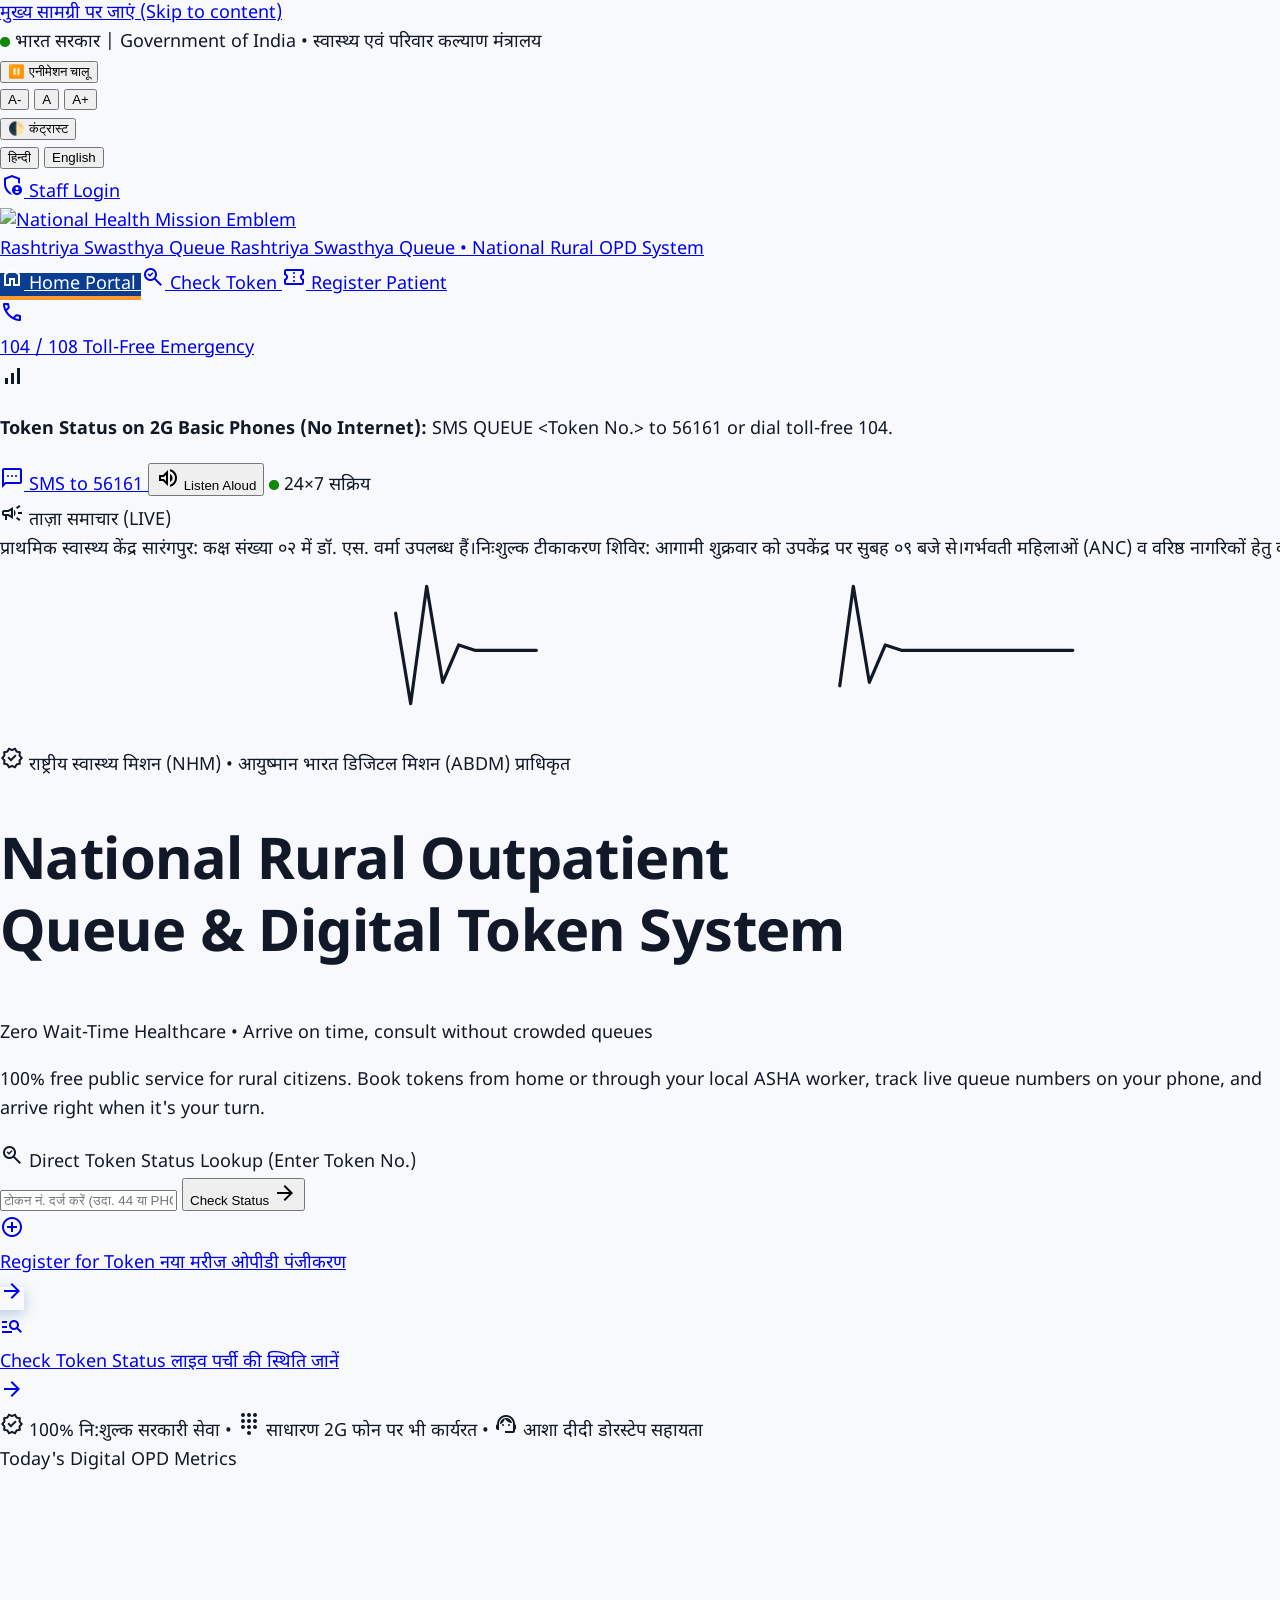
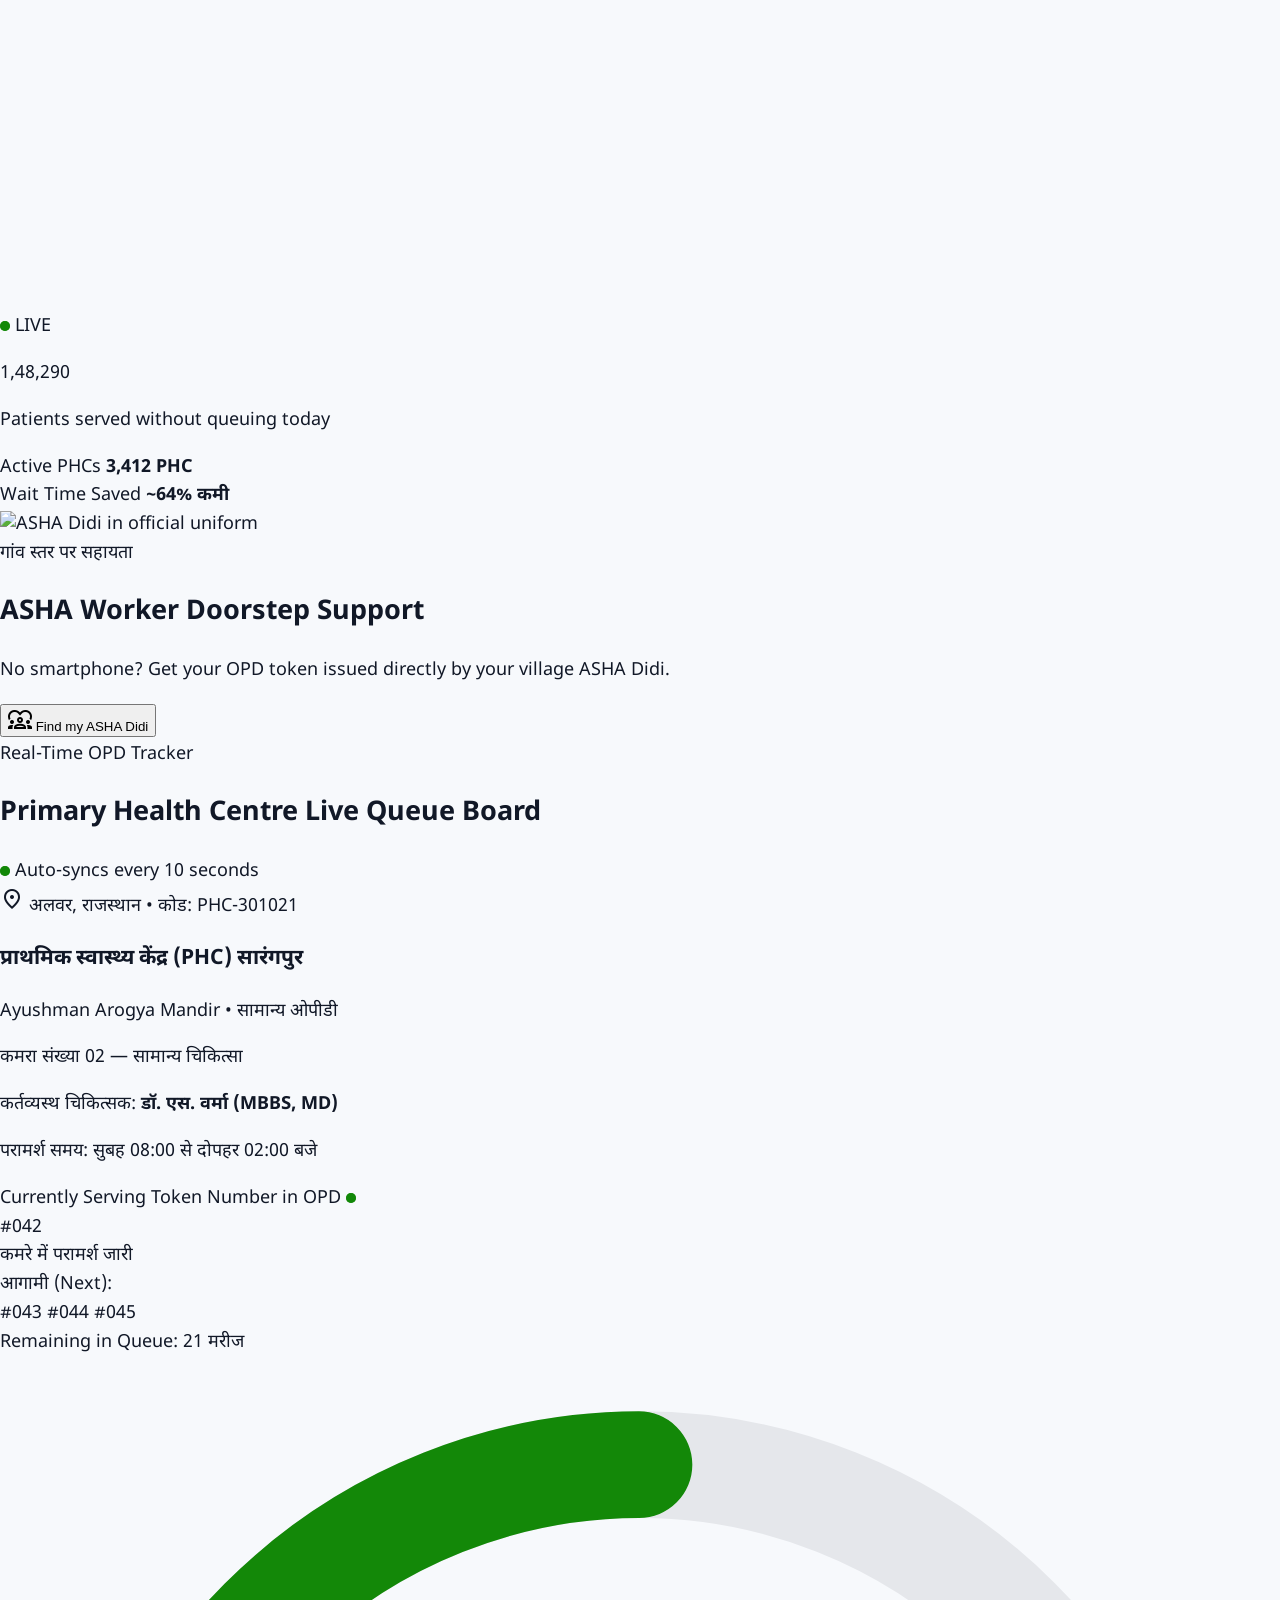
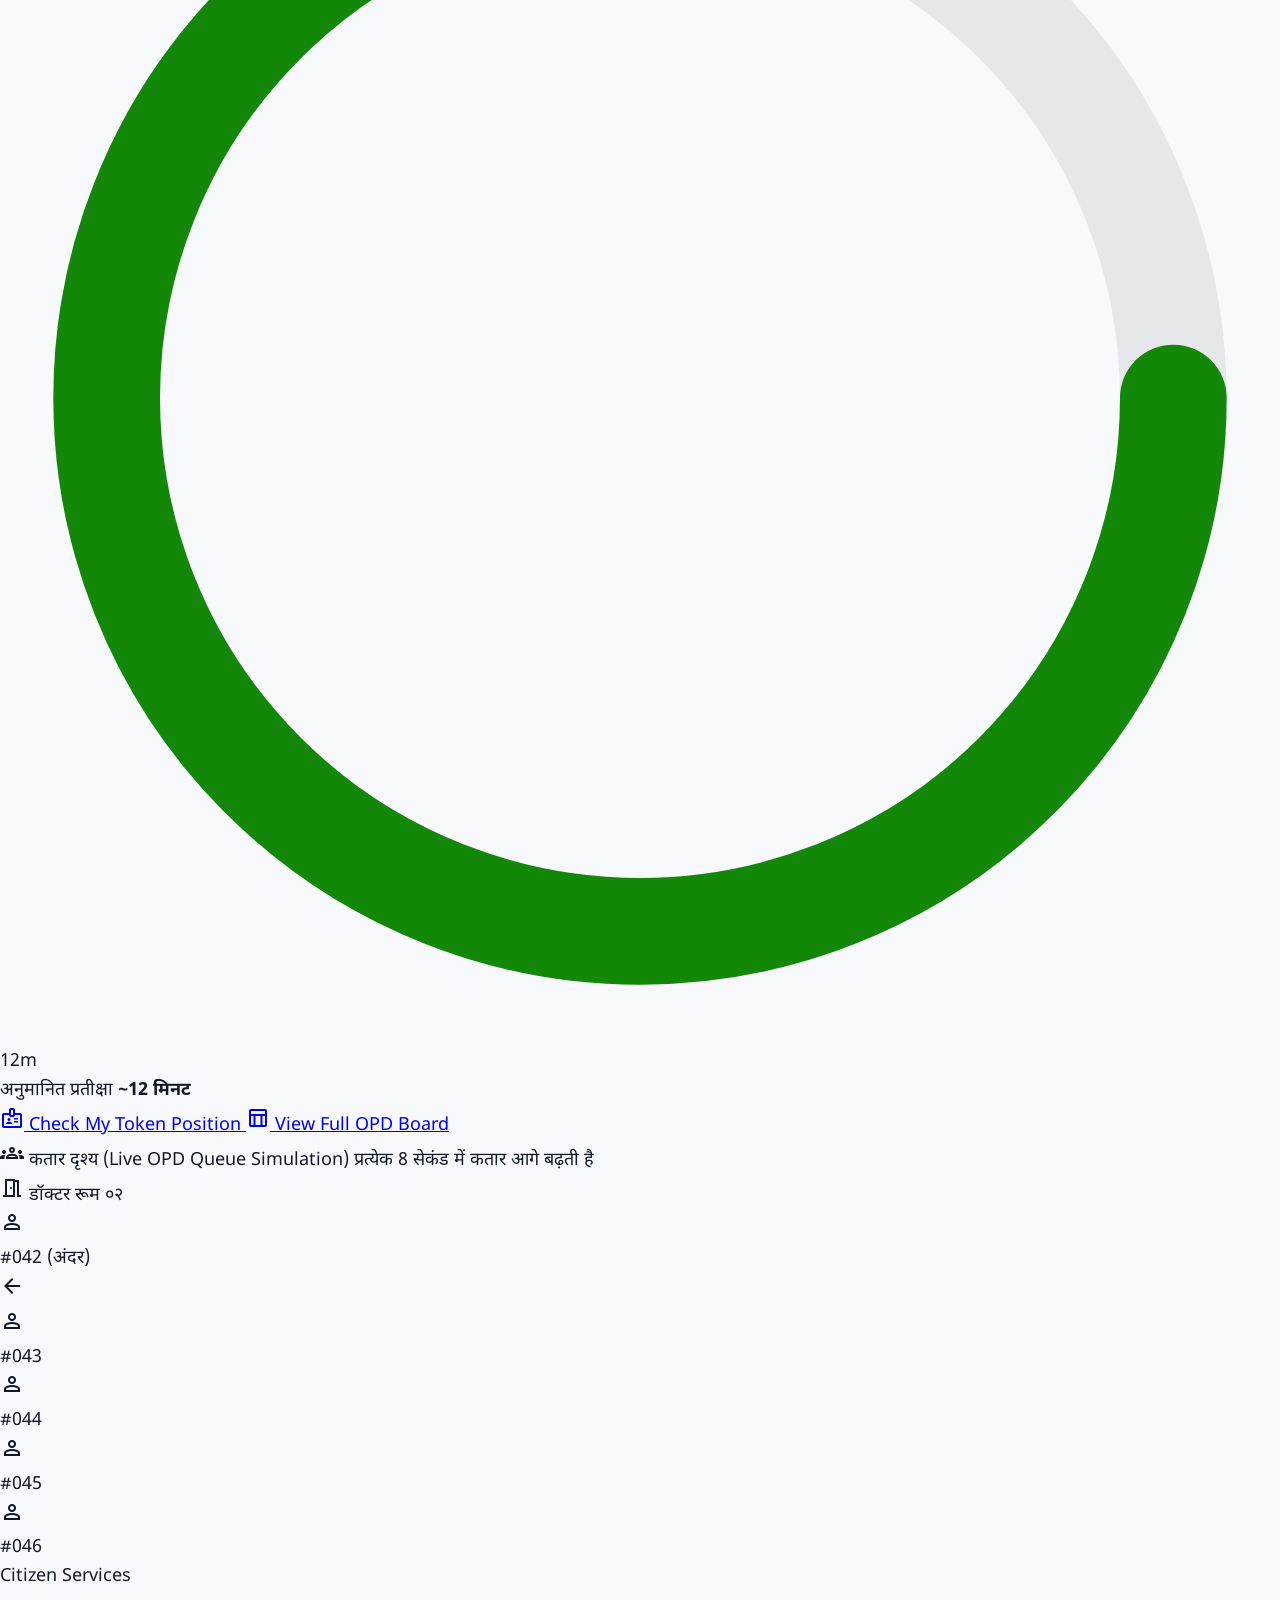
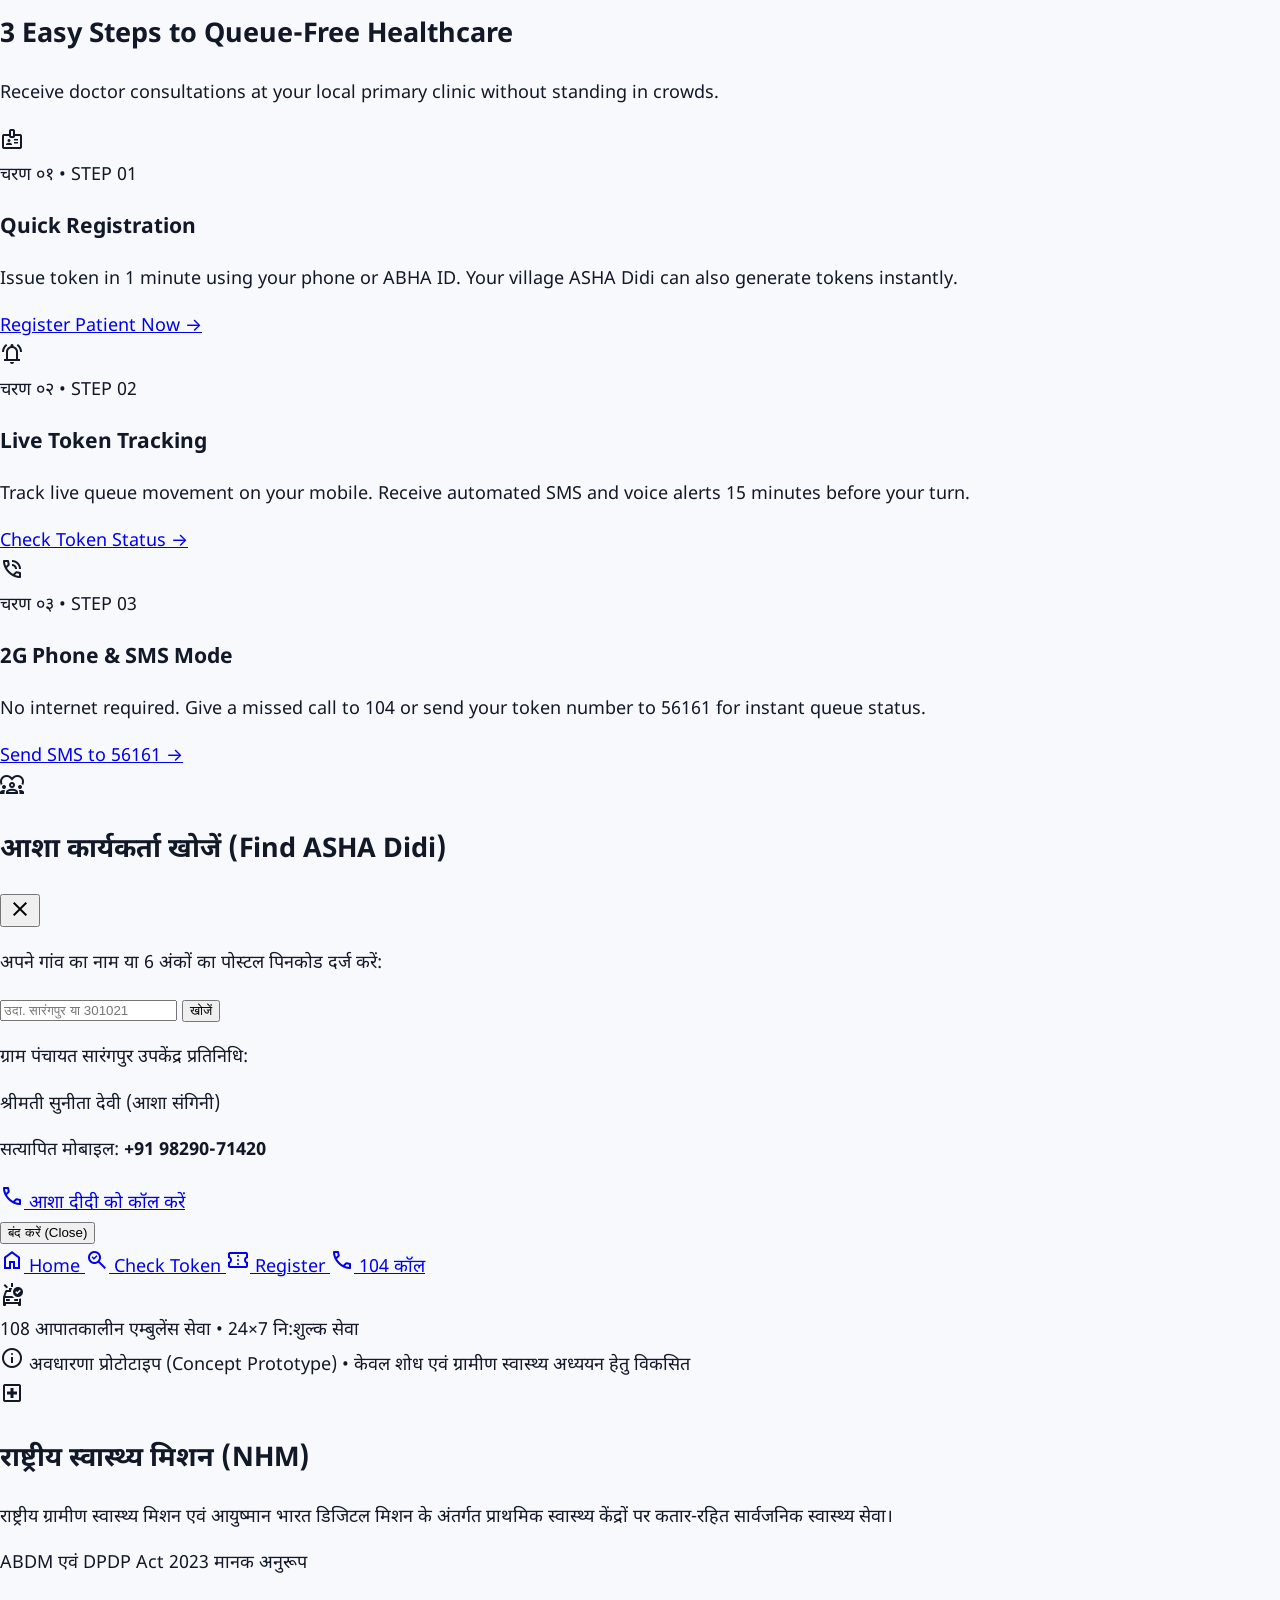
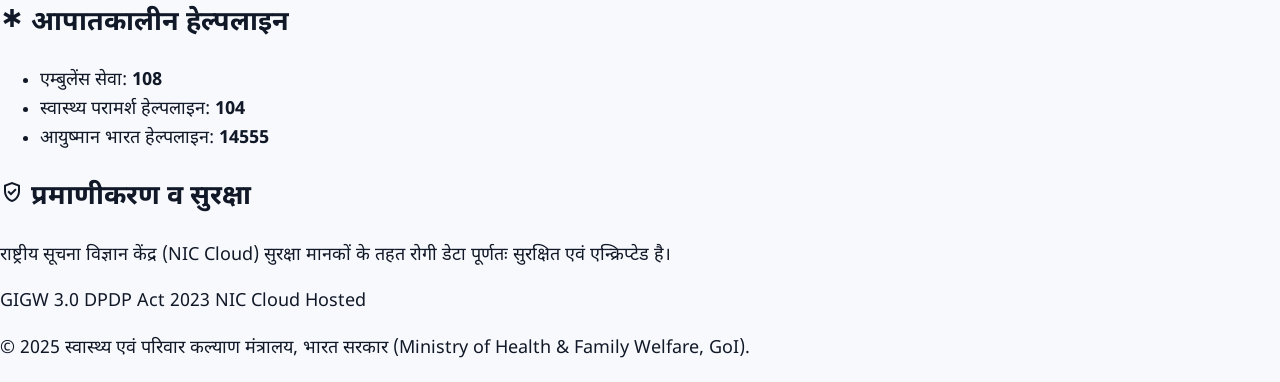
==== idea/index.html @ 525d50f3 "Set website default opening language to English with seamless bilingual switcher" ====
<!-- 
  =============================================================================
  Rashtriya Swasthya Queue (राष्ट्रीय स्वास्थ्य कतार)
  National Rural Outpatient Queue & Digital Token System
  Senior UI/UX Redesign - Built for Rural Patients, Low Literacy & Low-End Phones
  
  LIVE ANIMATIONS & MICRO-INTERACTIONS ADDED:
  1. Heartbeat (ECG) line in hero background & beside LIVE DATA badge (2.5s loop).
  2. Pulsing live dot with expanding ring animation (1.5s infinite).
  3. Now Serving ticker with flip/slide number animation every 8s + "Next: 043, 044, 045".
  4. Live counter: 1,48,290 counts up on load, then increments by 1-3 with Indian number formatting.
  5. Wait-time circular progress ring that counts down and smoothly transitions color (green -> amber -> red).
  6. Queue visual: row of patient icons sliding forward when front patient leaves.
  7. Ambulance 108 strip: tiny ambulance driving slowly across emergency bar with soft flashing beacon.
  8. Breathing CTA: gentle glow pulse on Register button that pauses on hover.
  9. News ticker marquee of live PHC updates that pauses on hover/focus.
  10. Micro-interactions: fade-up on scroll (IntersectionObserver), button ripple effect, animated toast messages.
  11. "Pause Animations" toggle in top bar + strict prefers-reduced-motion compliance.
  =============================================================================
-->
<!DOCTYPE html>
<html lang="en">
<head>
  <meta charset="utf-8">
  <meta name="viewport" content="width=device-width, initial-scale=1.0">
  <meta name="theme-color" content="#0B3D91">
  <meta name="description" content="राष्ट्रीय स्वास्थ्य कतार - ग्रामीण प्राथमिक स्वास्थ्य केंद्रों (PHC) हेतु डिजिटल ओपीडी कतार एवं पर्ची प्रणाली">
  <title>राष्ट्रीय स्वास्थ्य कतार | Rashtriya Swasthya Queue</title>

  <!-- Google Fonts: Noto Sans Devanagari & Inter for high-clarity bilingual typography -->
  <link rel="preconnect" href="https://fonts.googleapis.com">
  <link rel="preconnect" href="https://fonts.gstatic.com" crossorigin>
  <link href="https://fonts.googleapis.com/css2?family=Inter:wght@400;500;600;700;800&family=Noto+Sans+Devanagari:wght@400;500;600;700;800&display=swap" rel="stylesheet">
  <link href="https://fonts.googleapis.com/css2?family=Material+Symbols+Outlined:opsz,wght,FILL,GRAD@20..48,100..700,0..1,-50..200" rel="stylesheet">

  <!-- Tailwind CSS CDN for utility framework -->
  <script src="https://cdn.tailwindcss.com"></script>

  <style>
    /* CSS Variables Design Tokens */
    :root {
      --primary: #0B3D91;
      --primary-hover: #082d6c;
      --saffron: #FF9933;
      --success: #138808;
      --warning: #F5A623;
      --danger: #D32F2F;
      --bg: #F7F9FC;
      --surface: #FFFFFF;
      --info-strip: #FFF4E0;
      --info-text: #5A3A00;
      --text-main: #111827;
      --text-muted: #374151;
      --border: #D1D5DB;
      --root-font-size: 18px;
    }

    html {
      font-size: var(--root-font-size);
      scroll-behavior: smooth;
    }

    body {
      font-family: 'Noto Sans Devanagari', 'Inter', system-ui, -apple-system, sans-serif;
      background-color: var(--bg);
      color: var(--text-main);
      line-height: 1.6;
      margin: 0;
      padding: 0;
      -webkit-font-smoothing: antialiased;
    }

    h1, h2, h3, h4, h5, h6 {
      text-wrap: balance;
    }

    .hero-heading {
      font-size: clamp(2rem, 5vw, 3.2rem);
      line-height: 1.25;
      letter-spacing: -0.01em;
    }

    .tap-target-48 {
      min-height: 48px;
      min-width: 48px;
    }

    .nav-tab-active {
      background-color: var(--primary) !important;
      color: #FFFFFF !important;
      border-bottom: 4px solid var(--saffron) !important;
    }

    *:focus-visible {
      outline: 3px solid var(--saffron) !important;
      outline-offset: 2px !important;
    }

    .btn-press:active {
      transform: scale(0.97);
    }

    /* =========================================================================
       ANIMATIONS ENGINE (Respects prefers-reduced-motion: no-preference & Pause Toggle)
       ========================================================================= */

    @media (prefers-reduced-motion: no-preference) {
      /* 1. Heartbeat ECG Drawing Loop (2.5s) */
      .ecg-line {
        stroke-dasharray: 400;
        stroke-dashoffset: 400;
        animation: drawEcg 2.5s linear infinite;
      }
      @keyframes drawEcg {
        0% { stroke-dashoffset: 400; }
        50% { stroke-dashoffset: 0; }
        100% { stroke-dashoffset: -400; }
      }

      /* 2. Pulsing Live Dot with Expanding Ring (1.5s) */
      .live-dot-wrap {
        position: relative;
        display: inline-flex;
        align-items: center;
        justify-content: center;
      }
      .live-dot-core {
        width: 10px;
        height: 10px;
        border-radius: 9999px;
        background-color: var(--success);
      }
      .live-dot-ring {
        position: absolute;
        width: 100%;
        height: 100%;
        border-radius: 9999px;
        background-color: var(--success);
        opacity: 0.75;
        animation: pulseLiveRing 1.5s cubic-bezier(0.24, 0, 0.38, 1) infinite;
      }
      @keyframes pulseLiveRing {
        0% { transform: scale(1); opacity: 0.8; }
        70% { transform: scale(2.4); opacity: 0; }
        100% { transform: scale(2.4); opacity: 0; }
      }

      /* 7. Ambulance Driving Loop (14s) & Flashing Beacon */
      .ambulance-track {
        animation: driveAmbulance 14s linear infinite;
      }
      @keyframes driveAmbulance {
        0% { transform: translateX(-60px); }
        100% { transform: translateX(calc(100vw + 60px)); }
      }
      .beacon-flash {
        animation: beaconBlink 0.8s ease-in-out infinite alternate;
      }
      @keyframes beaconBlink {
        0% { opacity: 0.3; filter: drop-shadow(0 0 1px #FF0000); }
        100% { opacity: 1; filter: drop-shadow(0 0 6px #FF1744); }
      }

      /* 8. Breathing CTA Glow (3s, pauses on hover) */
      .cta-breathing {
        box-shadow: 0 4px 14px rgba(11, 61, 145, 0.25);
        animation: ctaBreath 3s ease-in-out infinite;
      }
      .cta-breathing:hover {
        animation: none !important;
        box-shadow: 0 8px 24px rgba(11, 61, 145, 0.35);
      }
      @keyframes ctaBreath {
        0%, 100% {
          box-shadow: 0 4px 14px rgba(11, 61, 145, 0.25), 0 0 0 0 rgba(255, 153, 51, 0.35);
        }
        50% {
          box-shadow: 0 6px 20px rgba(11, 61, 145, 0.35), 0 0 18px 4px rgba(255, 153, 51, 0.45);
        }
      }

      /* 9. News Ticker Marquee */
      .marquee-track {
        display: flex;
        width: max-content;
        animation: scrollMarquee 32s linear infinite;
      }
      .marquee-wrapper:hover .marquee-track,
      .marquee-wrapper:focus-within .marquee-track {
        animation-play-state: paused;
      }
      @keyframes scrollMarquee {
        0% { transform: translateX(0); }
        100% { transform: translateX(-50%); }
      }

      /* 10. Scroll Fade-Up Micro-Interaction */
      .reveal-item {
        opacity: 0;
        transform: translateY(24px);
        transition: opacity 0.6s cubic-bezier(0.16, 1, 0.3, 1), transform 0.6s cubic-bezier(0.16, 1, 0.3, 1);
        will-change: opacity, transform;
      }
      .reveal-item.is-revealed {
        opacity: 1;
        transform: translateY(0);
      }
    }

    /* Pause Animations Override */
    html.motion-paused *,
    html.motion-paused *::before,
    html.motion-paused *::after {
      animation-play-state: paused !important;
      transition-duration: 0.01ms !important;
    }

    /* Button Ripple Effect */
    .ripple-target {
      position: relative;
      overflow: hidden;
    }
    .ripple-ink {
      position: absolute;
      border-radius: 50%;
      background: rgba(255, 255, 255, 0.35);
      transform: scale(0);
      animation: rippleAnim 0.55s linear;
      pointer-events: none;
    }
    @keyframes rippleAnim {
      to {
        transform: scale(4);
        opacity: 0;
      }
    }

    /* Skeleton Loader Shimmer */
    .skeleton-box {
      background: linear-gradient(90deg, #E5E7EB 25%, #F3F4F6 50%, #E5E7EB 75%);
      background-size: 200% 100%;
      animation: shimmer 1.5s infinite;
    }
    @keyframes shimmer {
      0% { background-position: 200% 0; }
      100% { background-position: -200% 0; }
    }

    /* High Contrast Theme */
    html.high-contrast {
      --primary: #000000;
      --primary-hover: #1f2937;
      --saffron: #FFD700;
      --success: #00E676;
      --warning: #FFD700;
      --danger: #FF1744;
      --bg: #000000;
      --surface: #121212;
      --info-strip: #000000;
      --info-text: #FFFF00;
      --text-main: #FFFFFF;
      --text-muted: #E5E7EB;
      --border: #FFFFFF;
    }
    html.high-contrast body {
      background-color: #000000 !important;
      color: #FFFFFF !important;
    }
    html.high-contrast .bg-white,
    html.high-contrast .bg-\[\#F7F9FC\],
    html.high-contrast .bg-slate-50,
    html.high-contrast .bg-blue-50,
    html.high-contrast .bg-\[\#FFF4E0\] {
      background-color: #121212 !important;
      color: #FFFFFF !important;
      border-color: #FFFFFF !important;
    }
    html.high-contrast .text-gray-600,
    html.high-contrast .text-gray-700,
    html.high-contrast .text-\[\#5A3A00\] {
      color: #FFFF00 !important;
    }
    html.high-contrast button,
    html.high-contrast a {
      border-color: #FFFFFF !important;
    }

    @media (prefers-reduced-motion: reduce) {
      * {
        animation-duration: 0.01ms !important;
        animation-iteration-count: 1 !important;
        transition-duration: 0.01ms !important;
        scroll-behavior: auto !important;
      }
    }
  </style>
</head>

<body class="flex flex-col min-h-screen relative overflow-x-hidden">

  <!-- Accessibility Skip-to-Content Link -->
  <a href="#main-content" class="sr-only focus:not-sr-only focus:fixed focus:top-2 focus:left-2 focus:z-[100] focus:bg-[#FF9933] focus:text-[#0B3D91] focus:font-extrabold focus:px-4 focus:py-2 focus:rounded-md focus:shadow-xl focus:border-2 focus:border-[#0B3D91]">
    मुख्य सामग्री पर जाएं (Skip to content)
  </a>

  <!-- =========================================================================
       1. HEADER 3-LAYER ARCHITECTURE
       ========================================================================= -->

  <!-- LAYER A: Thin 36px Government Strip with Controls & Animation Pause Toggle -->
  <div class="w-full bg-[#EBF2FA] border-b border-gray-300 text-gray-800 text-[14px] sm:text-[15px] select-none min-h-[36px] flex flex-col justify-center">
    <!-- Top Tricolor Thin Strip -->
    <div class="w-full h-[3px] flex shrink-0">
      <div class="flex-1 bg-[#FF9933]"></div>
      <div class="flex-1 bg-[#FFFFFF]"></div>
      <div class="flex-1 bg-[#138808]"></div>
    </div>
    
    <div class="max-w-7xl mx-auto w-full px-3 sm:px-6 py-1 flex items-center justify-between flex-wrap gap-2">
      <!-- Gov Identity Left -->
      <div class="flex items-center gap-2 font-semibold">
        <span class="live-dot-wrap mr-0.5">
          <span class="live-dot-ring"></span>
          <span class="live-dot-core"></span>
        </span>
        <span class="text-[#0B3D91] font-bold">भारत सरकार</span>
        <span class="text-gray-400">|</span>
        <span class="hidden sm:inline text-gray-700">Government of India</span>
        <span class="hidden lg:inline text-gray-500 font-normal">• स्वास्थ्य एवं परिवार कल्याण मंत्रालय</span>
      </div>

      <!-- Accessibility, Motion Pause & Staff Login Right -->
      <div class="flex items-center gap-2 sm:gap-3 ml-auto">
        <!-- Live Animation Pause/Play Toggle Button (User Requirement) -->
        <button type="button" 
                id="motion-toggle-btn" 
                onclick="toggleAnimations()" 
                class="flex items-center gap-1 bg-white hover:bg-gray-100 border border-gray-300 px-2 py-0.5 rounded text-xs font-bold text-gray-800 shadow-xs transition-colors" 
                title="Pause or play live animations">
          <span id="motion-icon">⏸️</span>
          <span class="hidden sm:inline" id="motion-text">एनीमेशन चालू</span>
        </button>

        <!-- Root Font Resizer A- / A / A+ -->
        <div class="flex items-center bg-white border border-gray-300 rounded shadow-xs" role="group" aria-label="Font Size Controls">
          <button type="button" onclick="changeFontSize('small')" class="px-2 py-0.5 font-bold hover:bg-gray-100 border-r border-gray-200 text-xs" title="Decrease font size">A-</button>
          <button type="button" onclick="changeFontSize('normal')" class="px-2 py-0.5 font-bold hover:bg-gray-100 border-r border-gray-200 text-sm" title="Default font size">A</button>
          <button type="button" onclick="changeFontSize('large')" class="px-2 py-0.5 font-bold hover:bg-gray-100 text-base" title="Increase font size">A+</button>
        </div>

        <!-- High Contrast Mode Toggle -->
        <button type="button" onclick="toggleHighContrast()" id="contrast-btn" class="flex items-center gap-1 bg-white hover:bg-gray-100 border border-gray-300 px-2 py-0.5 rounded text-xs font-bold text-gray-800" title="High Contrast Mode">
          <span>🌓</span>
          <span class="hidden sm:inline">कंट्रास्ट</span>
        </button>

        <!-- Language Switcher (Default English) -->
        <div class="flex items-center bg-white border border-gray-300 rounded overflow-hidden text-xs font-bold shadow-xs">
          <button type="button" id="lang-btn-hi" onclick="setAppLanguage('hi')" class="px-2.5 py-1 text-gray-700 hover:bg-gray-100">हिन्दी</button>
          <button type="button" id="lang-btn-en" onclick="setAppLanguage('en')" class="px-2.5 py-1 bg-[#0B3D91] text-white">English</button>
        </div>

        <!-- Staff Login Link at Top Right -->
        <a href="dashboard.html" class="flex items-center gap-1 text-xs font-bold text-[#0B3D91] hover:text-[#082d6c] bg-white border border-blue-200 px-2.5 py-1 rounded shadow-xs hover:border-[#0B3D91] transition-colors" title="PHC Staff Dashboard">
          <span class="material-symbols-outlined text-[16px]">admin_panel_settings</span>
          <span data-i18n="staff_login">स्टाफ लॉगिन</span>
        </a>
      </div>
    </div>
  </div>

  <!-- LAYER B: ONE Sticky 72px Bar (Logo + Desktop Nav + Solid Red Helpline) -->
  <header class="sticky top-0 z-50 bg-white border-b-2 border-gray-200 shadow-sm h-[72px] flex items-center">
    <div class="max-w-7xl mx-auto w-full px-3 sm:px-6 flex items-center justify-between gap-4">
      
      <!-- Brand & Emblem -->
      <a href="index.html" class="flex items-center gap-2.5 sm:gap-3 group focus:outline-none">
        <img src="https://lh3.googleusercontent.com/aida/[base64]" 
             alt="National Health Mission Emblem" 
             class="h-11 sm:h-12 w-auto object-contain">
        <div class="flex flex-col">
          <span class="text-xl sm:text-2xl font-extrabold text-[#0B3D91] tracking-tight group-hover:underline leading-tight" data-i18n="portal_title">
            राष्ट्रीय स्वास्थ्य कतार
          </span>
          <span class="text-xs sm:text-sm font-semibold text-gray-600 hidden sm:block leading-none mt-0.5">
            Rashtriya Swasthya Queue • National Rural OPD System
          </span>
        </div>
      </a>

      <!-- Desktop Nav Tabs -->
      <nav class="hidden md:flex items-center gap-2" aria-label="Desktop Primary Navigation">
        <a href="index.html" class="nav-tab-active flex items-center gap-1.5 px-4 py-2.5 rounded-t-md font-bold text-base transition-colors" aria-current="page">
          <span class="material-symbols-outlined text-[20px]">home</span>
          <span data-i18n="nav_home">मुख्य पृष्ठ</span>
        </a>
        <a href="check-token.html" class="flex items-center gap-1.5 px-4 py-2.5 rounded-t-md font-bold text-base text-gray-700 hover:bg-[#E8F0FE] hover:text-[#0B3D91] transition-colors">
          <span class="material-symbols-outlined text-[20px]">search_check</span>
          <span data-i18n="nav_check">पर्ची खोजें</span>
        </a>
        <a href="register.html" class="flex items-center gap-1.5 px-4 py-2.5 rounded-t-md font-bold text-base text-gray-700 hover:bg-[#E8F0FE] hover:text-[#0B3D91] transition-colors">
          <span class="material-symbols-outlined text-[20px]">confirmation_number</span>
          <span data-i18n="nav_register">मरीज पंजीकरण</span>
        </a>
      </nav>

      <!-- Solid Red Tap-to-Call Helpline Button -->
      <a href="tel:104" class="ripple-target btn-press flex items-center gap-2 bg-[#D32F2F] hover:bg-[#b71c1c] text-white px-3.5 sm:px-4 py-2.5 rounded-lg font-bold text-base shadow-md transition-all shrink-0 border-2 border-[#D32F2F]" aria-label="Toll-free health helpline 104">
        <span class="material-symbols-outlined text-[22px] animate-pulse">call</span>
        <div class="flex flex-col text-left leading-none">
          <span class="font-extrabold text-sm sm:text-base">104 / 108</span>
          <span class="text-[11px] opacity-90 hidden sm:inline" data-i18n="helpline_label">निःशुल्क आपातकालीन</span>
        </div>
      </a>
    </div>
  </header>

  <!-- LAYER C: NON-sticky Notice Strip (With Tap to SMS & Listen Speaker) -->
  <section aria-label="Offline 2G SMS Assistance Banner" class="w-full bg-[#FFF4E0] border-b-2 border-[#F5A623] text-[#5A3A00] py-3 px-3 sm:px-6 min-h-[56px] flex items-center z-10 relative">
    <div class="max-w-7xl mx-auto w-full flex flex-wrap items-center justify-between gap-3">
      
      <!-- Notice Text & 2G Instruction -->
      <div class="flex items-center gap-2 sm:gap-3 flex-1 min-w-[280px]">
        <div class="w-8 h-8 rounded-full bg-[#F5A623]/20 flex items-center justify-center shrink-0">
          <span class="material-symbols-outlined text-[#5A3A00] text-[20px]">signal_cellular_alt</span>
        </div>
        <p class="text-sm sm:text-base font-semibold leading-snug">
          <strong class="font-bold text-[#0B3D91]" data-i18n="notice_head">साधारण बटन फोन (बिना इंटरनेट) पर पर्ची स्थिति:</strong>
          <span class="ml-1" data-i18n="notice_body">SMS भेजें <code class="bg-white px-2 py-0.5 border border-[#F5A623] rounded font-bold text-[#0B3D91]">QUEUE &lt;टोकन नं.&gt;</code> <strong>56161</strong> पर या कॉल करें <strong>104</strong>।</span>
        </p>
      </div>

      <!-- Action Chips Strip -->
      <div class="flex items-center gap-2 flex-wrap shrink-0">
        <!-- Tap to SMS Button -->
        <a href="sms:56161?body=QUEUE%20" class="btn-press ripple-target inline-flex items-center gap-1.5 bg-white border border-[#F5A623] text-[#5A3A00] px-3 py-1.5 rounded-full font-bold text-sm shadow-xs hover:bg-amber-50" aria-label="Send SMS to 56161">
          <span class="material-symbols-outlined text-[18px] text-[#0B3D91]">sms</span>
          <span data-i18n="sms_btn">SMS भेजें 56161</span>
        </a>

        <!-- Unified Page Read Aloud Speaker Button -->
        <button type="button" id="tts-audio-btn" onclick="toggleReadAloud()" class="btn-press ripple-target inline-flex items-center gap-1.5 bg-white border border-[#0B3D91] text-[#0B3D91] px-3 py-1.5 rounded-full font-bold text-sm shadow-xs hover:bg-blue-50" aria-label="Listen aloud">
          <span class="material-symbols-outlined text-[18px]" id="tts-icon">volume_up</span>
          <span id="tts-label" data-i18n="listen_btn">आवाज में सुनें</span>
        </button>

        <!-- 24x7 Active Badge with Pulsing Live Dot (Requirement 2) -->
        <span class="inline-flex items-center gap-2 px-3 py-1 rounded-full bg-emerald-100 text-[#138808] border border-emerald-300 font-bold text-xs shrink-0">
          <span class="live-dot-wrap">
            <span class="live-dot-ring"></span>
            <span class="live-dot-core"></span>
          </span>
          <span>24×7 सक्रिय</span>
        </span>
      </div>
    </div>
  </section>

  <!-- =========================================================================
       9. LIVE NEWS TICKER MARQUEE (Pauses on Hover / Focus)
       ========================================================================= -->
  <div class="w-full bg-[#082d6c] text-white border-b border-blue-900 py-2 px-3 overflow-hidden select-none marquee-wrapper" aria-label="Live Health Bulletins">
    <div class="max-w-7xl mx-auto flex items-center gap-3">
      <!-- Ticker Label -->
      <div class="flex items-center gap-1.5 bg-[#FF9933] text-black font-extrabold text-xs px-2.5 py-1 rounded-md shrink-0 shadow-sm">
        <span class="material-symbols-outlined text-[16px]">campaign</span>
        <span>ताज़ा समाचार (LIVE)</span>
      </div>

      <!-- Scrolling Marquee Track -->
      <div class="overflow-hidden whitespace-nowrap flex-1 relative">
        <div class="marquee-track text-xs sm:text-sm font-semibold flex items-center gap-8 text-blue-100">
          <span class="inline-flex items-center gap-2">
            <span class="w-2 h-2 rounded-full bg-[#FF9933]"></span>
            <span>प्राथमिक स्वास्थ्य केंद्र सारंगपुर: कक्ष संख्या ०२ में डॉ. एस. वर्मा उपलब्ध हैं।</span>
          </span>
          <span class="inline-flex items-center gap-2">
            <span class="w-2 h-2 rounded-full bg-emerald-400"></span>
            <span>निःशुल्क टीकाकरण शिविर: आगामी शुक्रवार को उपकेंद्र पर सुबह ०९ बजे से।</span>
          </span>
          <span class="inline-flex items-center gap-2">
            <span class="w-2 h-2 rounded-full bg-yellow-400"></span>
            <span>गर्भवती महिलाओं (ANC) व वरिष्ठ नागरिकों हेतु काउंटर ०१ पर विशेष प्राथमिकता व्यवस्था।</span>
          </span>
          <span class="inline-flex items-center gap-2">
            <span class="w-2 h-2 rounded-full bg-rose-400"></span>
            <span>2G फोन पर बिना इंटरनेट पर्ची जांचने हेतु 56161 पर QUEUE व टोकन नंबर भेजें।</span>
          </span>
          <!-- Duplicate for seamless continuous looping -->
          <span class="inline-flex items-center gap-2">
            <span class="w-2 h-2 rounded-full bg-[#FF9933]"></span>
            <span>प्राथमिक स्वास्थ्य केंद्र सारंगपुर: कक्ष संख्या ०२ में डॉ. एस. वर्मा उपलब्ध हैं।</span>
          </span>
          <span class="inline-flex items-center gap-2">
            <span class="w-2 h-2 rounded-full bg-emerald-400"></span>
            <span>निःशुल्क टीकाकरण शिविर: आगामी शुक्रवार को उपकेंद्र पर सुबह ०९ बजे से।</span>
          </span>
          <span class="inline-flex items-center gap-2">
            <span class="w-2 h-2 rounded-full bg-yellow-400"></span>
            <span>गर्भवती महिलाओं (ANC) व वरिष्ठ नागरिकों हेतु काउंटर ०१ पर विशेष प्राथमिकता व्यवस्था।</span>
          </span>
          <span class="inline-flex items-center gap-2">
            <span class="w-2 h-2 rounded-full bg-rose-400"></span>
            <span>2G फोन पर बिना इंटरनेट पर्ची जांचने हेतु 56161 पर QUEUE व टोकन नंबर भेजें।</span>
          </span>
        </div>
      </div>
    </div>
  </div>

  <!-- =========================================================================
       MAIN CONTENT CONTAINER
       ========================================================================= -->
  <main id="main-content" class="flex-1 w-full pb-24 md:pb-12 relative">
    
    <!-- =======================================================================
         HERO SECTION WITH 1. HEARTBEAT (ECG) BACKGROUND & 8. BREATHING CTA
         ======================================================================= -->
    <section class="w-full bg-white border-b border-gray-200 py-8 sm:py-12 px-3 sm:px-6 relative overflow-hidden">
      
      <!-- 1. Background Heartbeat (ECG) Line Decoration (Subtle 12% opacity) -->
      <div class="absolute inset-0 pointer-events-none select-none opacity-15 overflow-hidden flex items-center justify-center" aria-hidden="true">
        <svg class="w-[1200px] h-[160px] text-[#138808]" viewBox="0 0 1200 160" fill="none">
          <path class="ecg-line" 
                d="M0 80 L350 80 L370 40 L385 130 L400 20 L415 110 L430 75 L445 80 L750 80 L770 40 L785 130 L800 20 L815 110 L830 75 L845 80 L1200 80" 
                stroke="currentColor" 
                stroke-width="3" 
                stroke-linecap="round" 
                stroke-linejoin="round" />
        </svg>
      </div>

      <div class="max-w-7xl mx-auto grid grid-cols-1 lg:grid-cols-12 gap-8 items-start relative z-10">
        
        <!-- Left Column: Primary Copy & Actions (8 Cols) -->
        <div class="lg:col-span-8 flex flex-col justify-center reveal-item">
          
          <!-- Single Trust Badge -->
          <div class="inline-flex items-center gap-2 px-3 py-1 bg-blue-50 border border-blue-200 rounded-full text-[#0B3D91] font-bold text-xs sm:text-sm mb-4 w-fit">
            <span class="material-symbols-outlined text-[18px] text-[#138808]">verified</span>
            <span>राष्ट्रीय स्वास्थ्य मिशन (NHM) • आयुष्मान भारत डिजिटल मिशन (ABDM) प्राधिकृत</span>
          </div>

          <!-- Main Hero Heading -->
          <h1 class="hero-heading font-extrabold text-[#0B3D91] tracking-tight mb-3.5" data-i18n="hero_h1">
            ग्रामीण स्वास्थ्य केंद्र डिजिटल कतार एवं टोकन प्रणाली
          </h1>

          <!-- Subtitle with 12-16px clear spacing -->
          <p class="text-xl sm:text-2xl font-bold text-gray-700 mb-4" data-i18n="hero_sub">
            अस्पतालों में घंटों खड़े रहने से मुक्ति • समय पर पहुंचें, बिना कतार डॉक्टर से परामर्श पाएं
          </p>

          <p class="text-base sm:text-lg text-gray-600 max-w-2xl leading-relaxed mb-6" data-i18n="hero_desc">
            ग्रामीण व दूरदराज के मरीजों के लिए 100% नि:शुल्क सार्वजनिक सुविधा। अपने गांव की आशा दीदी से टोकन बनवाएं या मोबाइल से पंजीकरण करें। घर बैठे लाइव टोकन नंबर देखें और अपनी बारी आने पर ही केंद्र पहुंचें।
          </p>

          <!-- INLINE TOKEN CHECKER IN HERO -->
          <div class="bg-gradient-to-r from-blue-50 to-indigo-50 border-2 border-[#0B3D91] rounded-2xl p-4 sm:p-5 shadow-sm max-w-2xl mb-8">
            <label for="quick-token-input" class="block font-extrabold text-[#0B3D91] text-base sm:text-lg mb-2 flex items-center gap-2">
              <span class="material-symbols-outlined text-[24px]">search_check</span>
              <span data-i18n="inline_search_label">सीधे अपनी पर्ची संख्या खोजें (Check Token Status)</span>
            </label>
            <form onsubmit="handleQuickTokenCheck(event)" class="flex flex-col sm:flex-row gap-2.5">
              <input type="text" 
                     id="quick-token-input" 
                     placeholder="टोकन नं. दर्ज करें (उदा. 44 या PHC-44)" 
                     class="flex-1 min-h-[52px] px-4 rounded-xl border-2 border-gray-300 font-bold text-lg focus:border-[#0B3D91] focus:ring-2 focus:ring-[#FF9933] focus:outline-none bg-white text-gray-900" 
                     required>
              <button type="submit" class="ripple-target btn-press min-h-[52px] px-6 bg-[#0B3D91] hover:bg-[#082d6c] text-white font-bold text-lg rounded-xl flex items-center justify-center gap-2 shadow-md transition-all shrink-0">
                <span data-i18n="inline_search_btn">स्थिति देखें</span>
                <span class="material-symbols-outlined text-[20px]">arrow_forward</span>
              </button>
            </form>
            <div id="quick-check-alert" class="hidden mt-3 p-3 bg-white border-l-4 border-[#138808] rounded shadow-xs text-sm font-bold text-gray-800"></div>
          </div>

          <!-- PRIMARY CTAS (With 8. Breathing CTA Glow on Register Button) -->
          <div class="grid grid-cols-1 sm:grid-cols-2 gap-4 max-w-2xl">
            <!-- CTA 1: Register (Breathing subtle glow pulse, stops on hover) -->
            <a href="register.html" class="cta-breathing ripple-target btn-press min-h-[64px] px-5 bg-[#0B3D91] hover:bg-[#082d6c] text-white rounded-xl flex items-center gap-3.5 border-2 border-[#0B3D91] transition-all group">
              <div class="w-12 h-12 rounded-lg bg-white/15 flex items-center justify-center shrink-0">
                <span class="material-symbols-outlined text-[30px] text-white">add_circle</span>
              </div>
              <div class="flex flex-col text-left leading-tight py-1 flex-1">
                <span class="text-xl sm:text-[20px] font-extrabold" data-i18n="cta_register_title">नया टोकन प्राप्त करें</span>
                <span class="text-xs text-blue-100 font-medium mt-0.5" data-i18n="cta_register_sub">New Patient OPD Registration</span>
              </div>
              <span class="material-symbols-outlined text-[22px] text-white group-hover:translate-x-1 transition-transform">arrow_forward</span>
            </a>

            <!-- CTA 2: Check Token -->
            <a href="check-token.html" class="ripple-target btn-press min-h-[64px] px-5 bg-white hover:bg-blue-50 text-[#0B3D91] rounded-xl shadow-md flex items-center gap-3.5 border-2 border-[#0B3D91] transition-all group">
              <div class="w-12 h-12 rounded-lg bg-blue-100 flex items-center justify-center shrink-0">
                <span class="material-symbols-outlined text-[30px] text-[#0B3D91]">manage_search</span>
              </div>
              <div class="flex flex-col text-left leading-tight py-1 flex-1">
                <span class="text-xl sm:text-[20px] font-extrabold" data-i18n="cta_check_title">पर्ची की स्थिति देखें</span>
                <span class="text-xs text-gray-500 font-medium mt-0.5" data-i18n="cta_check_sub">Track Live Token &amp; Turn</span>
              </div>
              <span class="material-symbols-outlined text-[22px] text-[#0B3D91] group-hover:translate-x-1 transition-transform">arrow_forward</span>
            </a>
          </div>

          <!-- Feature Badges Strip -->
          <div class="flex flex-wrap items-center gap-3 text-sm font-bold text-gray-700 mt-6 pt-4 border-t border-gray-200">
            <span class="flex items-center gap-1 text-[#138808]">
              <span class="material-symbols-outlined text-[18px]">verified</span>
              <span>100% नि:शुल्क सरकारी सेवा</span>
            </span>
            <span class="text-gray-300">•</span>
            <span class="flex items-center gap-1 text-gray-700">
              <span class="material-symbols-outlined text-[18px] text-[#0B3D91]">dialpad</span>
              <span>साधारण 2G फोन पर भी कार्यरत</span>
            </span>
            <span class="text-gray-300">•</span>
            <span class="flex items-center gap-1 text-gray-700">
              <span class="material-symbols-outlined text-[18px] text-[#FF9933]">support_agent</span>
              <span>आशा दीदी डोरस्टेप सहायता</span>
            </span>
          </div>

        </div>

        <!-- Right Column: Live Stats with 4. Animated Live Counter & 1. ECG Beside Live Badge -->
        <div class="lg:col-span-4 flex flex-col gap-5 reveal-item">
          
          <!-- LIVE STATS CARD -->
          <div class="bg-white border-2 border-gray-200 rounded-2xl p-5 shadow-[0_4px_20px_-2px_rgba(11,61,145,0.08)] relative overflow-hidden">
            <div class="flex items-center justify-between pb-3 border-b border-gray-200">
              <span class="text-base font-extrabold text-gray-900" data-i18n="stats_header">आज की डिजिटल ओपीडी स्थिति</span>
              
              <!-- 1. ECG Line Beside LIVE DATA Badge (User Requirement 1) -->
              <div class="flex items-center gap-1.5">
                <svg class="w-12 h-5 text-[#138808] shrink-0" viewBox="0 0 60 20" fill="none">
                  <path class="ecg-line" 
                        d="M0 10 L15 10 L20 3 L25 17 L30 1 L35 15 L40 10 L60 10" 
                        stroke="currentColor" 
                        stroke-width="2" 
                        stroke-linecap="round" />
                </svg>
                <span class="inline-flex items-center gap-1.5 px-2.5 py-1 rounded-full bg-emerald-100 text-[#138808] border border-emerald-300 font-extrabold text-xs">
                  <span class="live-dot-wrap">
                    <span class="live-dot-ring"></span>
                    <span class="live-dot-core"></span>
                  </span>
                  <span>LIVE</span>
                </span>
              </div>
            </div>
            
            <!-- 4. LIVE COUNTER WITH INDIAN FORMATTING & CONTINUOUS INCREMENT -->
            <div class="py-4">
              <p class="text-4xl sm:text-5xl font-extrabold text-[#0B3D91] tracking-tight transition-all duration-300" id="patients-served-stat">
                1,48,290
              </p>
              <p class="text-base font-bold text-gray-900 mt-1 flex items-center gap-1.5" data-i18n="stats_sub">
                <span>आज बिना लाइन में खड़े इलाज पाए मरीज</span>
                <span class="inline-block w-2 h-2 rounded-full bg-emerald-500 animate-ping"></span>
              </p>
            </div>

            <div class="grid grid-cols-2 gap-3 pt-3 border-t border-gray-200 text-left">
              <div class="bg-[#F7F9FC] p-3 rounded-xl border border-gray-200">
                <span class="text-sm font-bold text-gray-700 block" data-i18n="stats_phc_label">सक्रिय पीएचसी</span>
                <strong class="text-xl font-extrabold text-gray-900">3,412 PHC</strong>
              </div>
              <div class="bg-[#F7F9FC] p-3 rounded-xl border border-gray-200">
                <span class="text-sm font-bold text-gray-700 block" data-i18n="stats_wait_label">समय की बचत</span>
                <strong class="text-xl font-extrabold text-[#138808]">~64% कमी</strong>
              </div>
            </div>
          </div>

          <!-- ASHA WORKER CARD -->
          <div class="bg-white border-2 border-gray-300 rounded-2xl p-5 shadow-[0_4px_20px_-2px_rgba(11,61,145,0.08)] flex flex-col gap-4">
            <div class="flex items-center gap-4">
              <img src="https://lh3.googleusercontent.com/aida-public/[base64]" 
                   alt="ASHA Didi in official uniform" 
                   class="w-24 h-24 rounded-2xl object-cover shrink-0 border-2 border-gray-300 shadow-xs">
              <div class="space-y-1">
                <span class="inline-block px-2 py-0.5 rounded bg-amber-100 text-[#5A3A00] font-extrabold text-xs">गांव स्तर पर सहायता</span>
                <h2 class="text-lg font-extrabold text-[#0B3D91] leading-tight" data-i18n="asha_card_title">आशा कार्यकर्ता डोरस्टेप सुविधा</h2>
                <p class="text-sm font-medium text-gray-700" data-i18n="asha_card_desc">स्मार्टफोन नहीं है? अपनी आशा दीदी से घर बैठे पर्ची प्राप्त करें।</p>
              </div>
            </div>

            <!-- Find ASHA Didi Button -->
            <button type="button" onclick="openAshaSearchModal()" class="ripple-target btn-press w-full min-h-[48px] bg-[#0B3D91] hover:bg-[#082d6c] text-white font-extrabold text-base rounded-xl flex items-center justify-center gap-2 shadow-xs transition-colors">
              <span class="material-symbols-outlined text-[22px]">diversity_1</span>
              <span data-i18n="asha_btn">आशा दीदी खोजें (Find my ASHA)</span>
            </button>
          </div>

        </div>

      </div>
    </section>

    <!-- =======================================================================
         LIVE CLINIC QUEUE SNAPSHOT BOARD
         Includes:
         3. Now Serving Ticker (slides/flips every 8s + Next: 043, 044, 045)
         5. Wait-Time Animated Circular Progress Ring (Countdown & Color shift)
         6. Queue Visual (Row of patient icons sliding forward)
         ======================================================================= -->
    <section class="w-full bg-[#F7F9FC] py-8 sm:py-12 px-3 sm:px-6 border-b border-gray-200" aria-label="Live Clinic Queue Tracker">
      <div class="max-w-7xl mx-auto space-y-6">
        
        <div class="flex flex-col sm:flex-row sm:items-end justify-between gap-3 reveal-item">
          <div>
            <span class="text-sm font-extrabold uppercase tracking-wider text-[#0B3D91]" data-i18n="queue_tag">रियल-टाइम ओपीडी ट्रैकर</span>
            <h2 class="text-2xl sm:text-3xl font-extrabold text-gray-900 mt-1" data-i18n="queue_heading">प्राथमिक स्वास्थ्य केंद्र लाइव कतार बोर्ड</h2>
          </div>
          <div class="flex items-center gap-2 text-sm font-bold text-gray-700 bg-white px-3.5 py-1.5 rounded-full border border-gray-200 w-fit shadow-xs">
            <span class="live-dot-wrap">
              <span class="live-dot-ring"></span>
              <span class="live-dot-core"></span>
            </span>
            <span data-i18n="queue_sync">हर 10 सेकंड में ऑटो-रिफ्रेश</span>
          </div>
        </div>

        <!-- Main Live Card Component -->
        <div class="bg-white border-2 border-gray-200 p-5 sm:p-7 rounded-2xl shadow-sm reveal-item">
          <div class="grid grid-cols-1 lg:grid-cols-12 gap-6 items-center">
            
            <!-- Facility Details Left (4 Cols) -->
            <div class="lg:col-span-4 space-y-3 border-b lg:border-b-0 lg:border-r border-gray-200 pb-5 lg:pb-0 lg:pr-6">
              <div class="inline-flex items-center gap-1.5 px-3 py-1 bg-blue-50 border border-blue-200 rounded-lg text-[#0B3D91] font-bold text-sm">
                <span class="material-symbols-outlined text-[18px]">location_on</span>
                <span>अलवर, राजस्थान • कोड: PHC-301021</span>
              </div>
              <div>
                <h3 class="text-xl sm:text-2xl font-extrabold text-gray-900 leading-snug">
                  प्राथमिक स्वास्थ्य केंद्र (PHC) सारंगपुर
                </h3>
                <p class="text-sm font-semibold text-gray-600 mt-0.5">Ayushman Arogya Mandir • सामान्य ओपीडी</p>
              </div>
              <div class="p-3 bg-[#F7F9FC] border border-gray-200 rounded-xl space-y-1 text-sm font-semibold text-gray-700">
                <p class="text-[#0B3D91] font-bold">कमरा संख्या 02 — सामान्य चिकित्सा</p>
                <p>कर्तव्यस्थ चिकित्सक: <strong>डॉ. एस. वर्मा (MBBS, MD)</strong></p>
                <p class="text-gray-500">परामर्श समय: सुबह 08:00 से दोपहर 02:00 बजे</p>
              </div>
            </div>

            <!-- 3. NOW SERVING TICKER (Center 5 Cols) with slide number animation -->
            <div class="lg:col-span-5 text-center lg:text-left space-y-3 px-0 lg:px-4">
              <div class="flex items-center justify-center lg:justify-start gap-2">
                <span class="text-sm font-extrabold uppercase tracking-wider text-gray-600 block" data-i18n="current_token_label">
                  वर्तमान में सेवारत पर्ची (Now Serving)
                </span>
                <span class="live-dot-wrap">
                  <span class="live-dot-ring"></span>
                  <span class="live-dot-core"></span>
                </span>
              </div>

              <!-- Animated Token Counter Unit -->
              <div class="flex items-baseline justify-center lg:justify-start gap-3">
                <div class="relative overflow-hidden h-[76px] flex items-center">
                  <span class="text-6xl sm:text-7xl font-extrabold text-[#0B3D91] tracking-tight inline-block transition-transform duration-500" id="live-token-counter">
                    #042
                  </span>
                </div>
                <span class="px-3 py-1.5 rounded-lg border-2 border-emerald-300 bg-emerald-50 text-[#138808] text-sm sm:text-base font-extrabold">
                  कमरे में परामर्श जारी
                </span>
              </div>

              <!-- "Next: 043, 044, 045" Queue Stream -->
              <div class="flex items-center justify-center lg:justify-start gap-2 text-sm font-bold text-gray-700 bg-blue-50/70 p-2 rounded-lg border border-blue-200/80">
                <span class="text-[#0B3D91] font-extrabold">आगामी (Next):</span>
                <div class="flex items-center gap-1.5" id="next-tokens-stream">
                  <span class="px-2 py-0.5 rounded bg-white border border-gray-300 text-gray-900 font-extrabold shadow-2xs">#043</span>
                  <span class="px-2 py-0.5 rounded bg-white border border-gray-300 text-gray-700 font-bold shadow-2xs">#044</span>
                  <span class="px-2 py-0.5 rounded bg-white border border-gray-300 text-gray-600 font-bold shadow-2xs">#045</span>
                </div>
              </div>

              <!-- Stats & Wait-Time Ring Strip -->
              <div class="grid grid-cols-2 gap-3 pt-1 text-left max-w-md mx-auto lg:mx-0">
                <!-- Remaining Count -->
                <div class="bg-[#F7F9FC] p-3 rounded-xl border border-gray-200">
                  <span class="text-xs sm:text-sm font-bold text-gray-600 block" data-i18n="token_wait_label">कतार में शेष मरीज:</span>
                  <span class="text-lg sm:text-xl font-extrabold text-[#0B3D91]" id="remaining-count">21 मरीज</span>
                </div>

                <!-- 5. ANIMATED WAIT-TIME CIRCULAR PROGRESS RING -->
                <div class="bg-[#F7F9FC] p-2.5 rounded-xl border border-gray-200 flex items-center gap-3">
                  <div class="relative w-12 h-12 shrink-0">
                    <svg class="w-12 h-12 -rotate-90" viewBox="0 0 48 48">
                      <!-- Background circle -->
                      <circle cx="24" cy="24" r="20" stroke="#E5E7EB" stroke-width="4" fill="none" />
                      <!-- Animated progress stroke -->
                      <circle id="wait-ring-circle" 
                              cx="24" cy="24" r="20" 
                              stroke="#138808" 
                              stroke-width="4" 
                              stroke-linecap="round" 
                              fill="none" 
                              stroke-dasharray="125.6" 
                              stroke-dashoffset="31.4" 
                              class="transition-all duration-700" />
                    </svg>
                    <span class="absolute inset-0 flex items-center justify-center text-[10px] font-extrabold text-gray-900" id="wait-ring-text">
                      12m
                    </span>
                  </div>
                  <div>
                    <span class="text-xs font-bold text-gray-500 block leading-tight">अनुमानित प्रतीक्षा</span>
                    <strong class="text-sm sm:text-base font-extrabold text-[#138808] leading-tight block" id="wait-status-label">~12 मिनट</strong>
                  </div>
                </div>
              </div>

            </div>

            <!-- Actions Right (3 Cols) -->
            <div class="lg:col-span-3 flex flex-col justify-center gap-3">
              <a href="check-token.html" class="ripple-target btn-press min-h-[48px] px-4 bg-[#0B3D91] hover:bg-[#082d6c] text-white font-extrabold text-base rounded-xl flex items-center justify-center gap-2 shadow-xs transition-colors">
                <span class="material-symbols-outlined text-[20px]">badge</span>
                <span data-i18n="check_my_turn_btn">मेरी पर्ची का नंबर देखें</span>
              </a>
              <a href="dashboard.html" class="ripple-target btn-press min-h-[48px] px-4 bg-white hover:bg-gray-50 text-gray-800 font-extrabold text-base rounded-xl border-2 border-gray-300 flex items-center justify-center gap-2 transition-colors">
                <span class="material-symbols-outlined text-[20px]">table_chart</span>
                <span data-i18n="view_full_board_btn">पूरा ओपीडी बोर्ड देखें</span>
              </a>
            </div>

          </div>

          <!-- 6. QUEUE VISUAL: ROW OF PERSON ICONS SLIDING FORWARD AS PATIENT LEAVES -->
          <div class="mt-6 pt-5 border-t border-gray-200">
            <div class="flex items-center justify-between mb-2">
              <span class="text-xs sm:text-sm font-extrabold text-gray-700 flex items-center gap-1.5">
                <span class="material-symbols-outlined text-[18px] text-[#0B3D91]">groups</span>
                <span>कतार दृश्य (Live OPD Queue Simulation)</span>
              </span>
              <span class="text-xs font-semibold text-gray-500">प्रत्येक 8 सेकंड में कतार आगे बढ़ती है</span>
            </div>

            <!-- Queue Line Visualization Track -->
            <div class="w-full bg-[#F7F9FC] border border-gray-200 rounded-xl p-3 overflow-hidden">
              <div class="flex items-center justify-between gap-2 overflow-x-auto" id="queue-visual-track">
                <!-- Doctor Room Destination -->
                <div class="flex items-center gap-1 bg-emerald-100 border border-emerald-300 px-3 py-1.5 rounded-lg text-[#138808] font-extrabold text-xs shrink-0">
                  <span class="material-symbols-outlined text-[18px]">meeting_room</span>
                  <span>डॉक्टर रूम ०२</span>
                </div>

                <!-- Patient Icons Line -->
                <div class="flex items-center gap-2 sm:gap-3 flex-1 justify-end" id="queue-patients-row">
                  <!-- Person 1 (Now consulting) -->
                  <div class="flex flex-col items-center queue-person transition-all duration-500" id="queue-p1">
                    <div class="w-9 h-9 rounded-full bg-emerald-600 text-white flex items-center justify-center shadow-xs">
                      <span class="material-symbols-outlined text-[20px]">person</span>
                    </div>
                    <span class="text-[10px] font-extrabold text-emerald-800 mt-0.5" id="p1-label">#042 (अंदर)</span>
                  </div>

                  <!-- Divider arrow -->
                  <span class="material-symbols-outlined text-gray-400 text-[18px] shrink-0">arrow_back</span>

                  <!-- Person 2 -->
                  <div class="flex flex-col items-center queue-person transition-all duration-500" id="queue-p2">
                    <div class="w-9 h-9 rounded-full bg-[#0B3D91] text-white flex items-center justify-center shadow-xs">
                      <span class="material-symbols-outlined text-[20px]">person</span>
                    </div>
                    <span class="text-[10px] font-extrabold text-[#0B3D91] mt-0.5" id="p2-label">#043</span>
                  </div>

                  <!-- Person 3 -->
                  <div class="flex flex-col items-center queue-person transition-all duration-500" id="queue-p3">
                    <div class="w-9 h-9 rounded-full bg-blue-100 text-[#0B3D91] border border-blue-300 flex items-center justify-center">
                      <span class="material-symbols-outlined text-[20px]">person</span>
                    </div>
                    <span class="text-[10px] font-bold text-gray-700 mt-0.5" id="p3-label">#044</span>
                  </div>

                  <!-- Person 4 -->
                  <div class="flex flex-col items-center queue-person transition-all duration-500 hidden sm:flex" id="queue-p4">
                    <div class="w-9 h-9 rounded-full bg-blue-100 text-[#0B3D91] border border-blue-300 flex items-center justify-center">
                      <span class="material-symbols-outlined text-[20px]">person</span>
                    </div>
                    <span class="text-[10px] font-bold text-gray-700 mt-0.5" id="p4-label">#045</span>
                  </div>

                  <!-- Person 5 -->
                  <div class="flex flex-col items-center queue-person transition-all duration-500 hidden sm:flex" id="queue-p5">
                    <div class="w-9 h-9 rounded-full bg-gray-100 text-gray-600 border border-gray-300 flex items-center justify-center">
                      <span class="material-symbols-outlined text-[20px]">person</span>
                    </div>
                    <span class="text-[10px] font-bold text-gray-500 mt-0.5" id="p5-label">#046</span>
                  </div>
                </div>
              </div>
            </div>
          </div>

        </div>

      </div>
    </section>

    <!-- =======================================================================
         CITIZEN STEPS SECTION (Simple 3-Step Guide)
         ======================================================================= -->
    <section class="w-full bg-white py-8 sm:py-12 px-3 sm:px-6 border-b border-gray-200" aria-label="How to use Swasthya Queue">
      <div class="max-w-7xl mx-auto space-y-8">
        
        <div class="space-y-1 reveal-item">
          <span class="text-sm font-extrabold uppercase tracking-wider text-[#0B3D91]" data-i18n="steps_tag">नागरिक सुविधाएं</span>
          <h2 class="text-2xl sm:text-3xl font-extrabold text-gray-900" data-i18n="steps_heading">कतार-मुक्त इलाज पाने के ३ आसान चरण</h2>
          <p class="text-base text-gray-600 max-w-2xl" data-i18n="steps_sub">बिना भीड़ में खड़े अपनी बारी पर डॉक्टर से मिलें और समय बचाएं।</p>
        </div>

        <div class="grid grid-cols-1 md:grid-cols-3 gap-6">
          
          <!-- Step 1 -->
          <div class="bg-[#F7F9FC] border-2 border-gray-200 p-6 rounded-2xl flex flex-col justify-between space-y-4 reveal-item">
            <div class="space-y-3">
              <div class="w-12 h-12 bg-blue-100 text-[#0B3D91] rounded-xl flex items-center justify-center">
                <span class="material-symbols-outlined text-[28px]">badge</span>
              </div>
              <span class="text-sm font-extrabold text-[#138808]">चरण ०१ • STEP 01</span>
              <h3 class="text-xl font-extrabold text-gray-900" data-i18n="step1_title">त्वरित पर्ची पंजीकरण</h3>
              <p class="text-base text-gray-600 leading-relaxed" data-i18n="step1_desc">
                मोबाइल नंबर या आभा आईडी से 1 मिनट में टोकन प्राप्त करें। यदि साधारण फोन है तो अपनी आशा दीदी से तुरंत पर्ची बनवाएं।
              </p>
            </div>
            <a href="register.html" class="inline-flex items-center gap-1.5 font-bold text-[#0B3D91] hover:underline pt-2 border-t border-gray-200">
              <span data-i18n="step1_link">मरीज पंजीकरण करें →</span>
            </a>
          </div>

          <!-- Step 2 -->
          <div class="bg-[#F7F9FC] border-2 border-gray-200 p-6 rounded-2xl flex flex-col justify-between space-y-4 reveal-item">
            <div class="space-y-3">
              <div class="w-12 h-12 bg-blue-100 text-[#0B3D91] rounded-xl flex items-center justify-center">
                <span class="material-symbols-outlined text-[28px]">notifications_active</span>
              </div>
              <span class="text-sm font-extrabold text-[#138808]">चरण ०२ • STEP 02</span>
              <h3 class="text-xl font-extrabold text-gray-900" data-i18n="step2_title">लाइव टोकन ट्रैकिंग</h3>
              <p class="text-base text-gray-600 leading-relaxed" data-i18n="step2_desc">
                मोबाइल पर कतार की गति देखें। आपकी बारी आने से 15 मिनट पूर्व आपको स्वचालित संदेश व वॉइस कॉल अलर्ट प्राप्त होगा।
              </p>
            </div>
            <a href="check-token.html" class="inline-flex items-center gap-1.5 font-bold text-[#0B3D91] hover:underline pt-2 border-t border-gray-200">
              <span data-i18n="step2_link">पर्ची स्थिति जांचें →</span>
            </a>
          </div>

          <!-- Step 3 -->
          <div class="bg-[#F7F9FC] border-2 border-gray-200 p-6 rounded-2xl flex flex-col justify-between space-y-4 reveal-item">
            <div class="space-y-3">
              <div class="w-12 h-12 bg-blue-100 text-[#0B3D91] rounded-xl flex items-center justify-center">
                <span class="material-symbols-outlined text-[28px]">phone_in_talk</span>
              </div>
              <span class="text-sm font-extrabold text-[#138808]">चरण ०३ • STEP 03</span>
              <h3 class="text-xl font-extrabold text-gray-900" data-i18n="step3_title">साधारण बटन फोन व SMS मोड</h3>
              <p class="text-base text-gray-600 leading-relaxed" data-i18n="step3_desc">
                इंटरनेट की कोई आवश्यकता नहीं। किसी भी बटन फोन से 104 पर मिस्ड कॉल दें या 56161 पर टोकन नंबर SMS भेजें।
              </p>
            </div>
            <a href="sms:56161?body=QUEUE%20" class="inline-flex items-center gap-1.5 font-bold text-[#0B3D91] hover:underline pt-2 border-t border-gray-200">
              <span data-i18n="step3_link">56161 पर SMS भेजें →</span>
            </a>
          </div>

        </div>

      </div>
    </section>

  </main>

  <!-- =========================================================================
       ASHA SEARCH MODAL
       ========================================================================= -->
  <div id="asha-modal" role="dialog" aria-modal="true" aria-labelledby="asha-modal-title" class="fixed inset-0 z-50 bg-black/60 hidden items-center justify-center p-4">
    <div class="bg-white max-w-lg w-full p-6 rounded-2xl shadow-2xl space-y-4 border-2 border-gray-300">
      
      <div class="flex items-center justify-between border-b border-gray-200 pb-3">
        <div class="flex items-center gap-2 text-[#0B3D91]">
          <span class="material-symbols-outlined text-[26px]">diversity_1</span>
          <h2 id="asha-modal-title" class="text-xl font-extrabold">आशा कार्यकर्ता खोजें (Find ASHA Didi)</h2>
        </div>
        <button type="button" onclick="closeAshaSearchModal()" class="w-10 h-10 rounded-full hover:bg-gray-100 flex items-center justify-center text-gray-600" aria-label="Close modal">
          <span class="material-symbols-outlined text-[24px]">close</span>
        </button>
      </div>

      <p class="text-base text-gray-600">
        अपने गांव का नाम या 6 अंकों का पोस्टल पिनकोड दर्ज करें:
      </p>

      <form onsubmit="searchAshaWorker(event)" class="space-y-3">
        <div class="flex gap-2">
          <input type="text" id="asha-search-input" placeholder="उदा. सारंगपुर या 301021" class="flex-1 min-h-[48px] px-4 rounded-xl border-2 border-gray-300 font-bold text-base focus:border-[#0B3D91] focus:outline-none" required>
          <button type="submit" class="ripple-target btn-press px-5 min-h-[48px] bg-[#0B3D91] hover:bg-[#082d6c] text-white font-extrabold rounded-xl text-base">
            खोजें
          </button>
        </div>
      </form>

      <!-- Results Display -->
      <div id="asha-search-results" class="p-4 bg-[#F7F9FC] border border-gray-200 rounded-xl space-y-2">
        <p class="text-sm font-extrabold text-[#0B3D91]">ग्राम पंचायत सारंगपुर उपकेंद्र प्रतिनिधि:</p>
        <p class="text-base font-bold text-gray-900">श्रीमती सुनीता देवी (आशा संगिनी)</p>
        <p class="text-sm font-semibold text-gray-700">सत्यापित मोबाइल: <strong>+91 98290-71420</strong></p>
        <div class="pt-2">
          <a href="tel:9829071420" class="ripple-target inline-flex items-center gap-1.5 px-3 py-1.5 rounded-lg bg-[#0B3D91] text-white font-bold text-xs">
            <span class="material-symbols-outlined text-[16px]">call</span>
            आशा दीदी को कॉल करें
          </a>
        </div>
      </div>

      <div class="pt-2 flex justify-end">
        <button type="button" onclick="closeAshaSearchModal()" class="ripple-target btn-press min-h-[44px] px-5 bg-gray-200 hover:bg-gray-300 text-gray-800 font-extrabold rounded-xl text-sm">
          बंद करें (Close)
        </button>
      </div>

    </div>
  </div>

  <!-- =========================================================================
       10. ANIMATED TOAST MESSAGE NOTIFICATION CONTAINER
       ========================================================================= -->
  <div id="toast-container" class="fixed bottom-20 md:bottom-6 right-4 z-50 pointer-events-none flex flex-col gap-2"></div>

  <!-- =========================================================================
       MOBILE FIXED BOTTOM NAVIGATION BAR (< 768px)
       ========================================================================= -->
  <nav class="md:hidden fixed bottom-0 left-0 right-0 z-50 bg-white border-t-2 border-gray-200 shadow-[0_-4px_16px_rgba(0,0,0,0.08)] flex items-center justify-around py-1.5 px-2 select-none" aria-label="Mobile Navigation Bar">
    
    <!-- Tab 1: Home -->
    <a href="index.html" class="flex flex-col items-center justify-center tap-target-48 px-2 py-1 rounded-lg text-[#0B3D91] font-extrabold" aria-current="page">
      <span class="material-symbols-outlined text-[24px]">home</span>
      <span class="text-[12px] leading-tight mt-0.5" data-i18n="mob_nav_home">होम</span>
    </a>

    <!-- Tab 2: Check Token -->
    <a href="check-token.html" class="flex flex-col items-center justify-center tap-target-48 px-2 py-1 rounded-lg text-gray-700 hover:text-[#0B3D91] font-bold">
      <span class="material-symbols-outlined text-[24px]">search_check</span>
      <span class="text-[12px] leading-tight mt-0.5" data-i18n="mob_nav_check">पर्ची खोजें</span>
    </a>

    <!-- Tab 3: Register -->
    <a href="register.html" class="flex flex-col items-center justify-center tap-target-48 px-2 py-1 rounded-lg text-gray-700 hover:text-[#0B3D91] font-bold">
      <span class="material-symbols-outlined text-[24px]">confirmation_number</span>
      <span class="text-[12px] leading-tight mt-0.5" data-i18n="mob_nav_register">पंजीकरण</span>
    </a>

    <!-- Tab 4: Helpline 104 -->
    <a href="tel:104" class="flex flex-col items-center justify-center tap-target-48 px-2 py-1 rounded-lg text-[#D32F2F] font-bold" aria-label="Call emergency 104">
      <span class="material-symbols-outlined text-[24px]">call</span>
      <span class="text-[12px] leading-tight mt-0.5">104 कॉल</span>
    </a>

  </nav>

  <!-- =========================================================================
       7. AMBULANCE 108 TRACK STRIP & FOOTER
       ========================================================================= -->
  <!-- 7. Moving Ambulance Animation Strip Above Footer -->
  <div class="w-full bg-[#D32F2F] text-white py-2 relative overflow-hidden select-none" aria-label="Emergency Ambulance Ticker">
    <div class="ambulance-track flex items-center gap-2 font-bold text-xs sm:text-sm">
      <div class="relative flex items-center">
        <!-- Flashing Beacon Light -->
        <span class="w-2.5 h-2.5 rounded-full bg-yellow-300 beacon-flash absolute -top-1.5 left-2.5"></span>
        <span class="material-symbols-outlined text-[24px]">ambulance</span>
      </div>
      <span>108 आपातकालीन एम्बुलेंस सेवा • 24×7 नि:शुल्क सेवा</span>
    </div>
  </div>

  <footer class="w-full bg-[#0B3D91] text-white border-t-4 border-[#FF9933] mt-auto">
    
    <!-- Concept Prototype Trust Disclaimer Banner -->
    <div class="w-full bg-[#082d6c] text-center py-2 px-3 border-b border-blue-900 text-xs sm:text-sm font-semibold">
      <div class="max-w-7xl mx-auto flex items-center justify-center gap-2 text-blue-200">
        <span class="material-symbols-outlined text-[18px] text-[#FF9933]">info</span>
        <span>अवधारणा प्रोटोटाइप (Concept Prototype) • केवल शोध एवं ग्रामीण स्वास्थ्य अध्ययन हेतु विकसित</span>
      </div>
    </div>

    <div class="max-w-7xl mx-auto px-4 sm:px-6 py-8 sm:py-10 grid grid-cols-1 md:grid-cols-3 gap-8">
      
      <!-- Col 1: System Info -->
      <div class="space-y-3">
        <div class="flex items-center gap-2">
          <span class="material-symbols-outlined text-[#FF9933] text-[28px]">local_hospital</span>
          <h2 class="text-xl font-extrabold text-white">राष्ट्रीय स्वास्थ्य मिशन (NHM)</h2>
        </div>
        <p class="text-sm text-blue-100 leading-relaxed">
          राष्ट्रीय ग्रामीण स्वास्थ्य मिशन एवं आयुष्मान भारत डिजिटल मिशन के अंतर्गत प्राथमिक स्वास्थ्य केंद्रों पर कतार-रहित सार्वजनिक स्वास्थ्य सेवा।
        </p>
        <div class="pt-1">
          <span class="inline-block px-3 py-1 rounded-md bg-[#138808] text-white font-bold text-xs">
            ABDM एवं DPDP Act 2023 मानक अनुरूप
          </span>
        </div>
      </div>

      <!-- Col 2: Emergency Helplines -->
      <div class="space-y-3">
        <h2 class="text-xl font-extrabold text-white flex items-center gap-2">
          <span class="material-symbols-outlined text-red-400">emergency</span>
          <span>आपातकालीन हेल्पलाइन</span>
        </h2>
        <ul class="space-y-2 text-sm text-blue-100">
          <li class="flex items-center justify-between border-b border-blue-800/80 pb-1.5">
            <span>एम्बुलेंस सेवा:</span>
            <strong class="text-lg text-white font-extrabold">108</strong>
          </li>
          <li class="flex items-center justify-between border-b border-blue-800/80 pb-1.5">
            <span>स्वास्थ्य परामर्श हेल्पलाइन:</span>
            <strong class="text-lg text-white font-extrabold">104</strong>
          </li>
          <li class="flex items-center justify-between pb-1">
            <span>आयुष्मान भारत हेल्पलाइन:</span>
            <strong class="text-lg text-white font-extrabold">14555</strong>
          </li>
        </ul>
      </div>

      <!-- Col 3: Accessibility & Certifications -->
      <div class="space-y-3">
        <h2 class="text-xl font-extrabold text-white flex items-center gap-2">
          <span class="material-symbols-outlined text-[#FF9933]">verified_user</span>
          <span>प्रमाणीकरण व सुरक्षा</span>
        </h2>
        <p class="text-sm text-blue-100 leading-relaxed">
          राष्ट्रीय सूचना विज्ञान केंद्र (NIC Cloud) सुरक्षा मानकों के तहत रोगी डेटा पूर्णतः सुरक्षित एवं एन्क्रिप्टेड है।
        </p>
        <div class="flex flex-wrap gap-2 pt-1 text-xs font-bold text-blue-100">
          <span class="px-2.5 py-1 bg-blue-900 rounded border border-blue-700">GIGW 3.0</span>
          <span class="px-2.5 py-1 bg-blue-900 rounded border border-blue-700">DPDP Act 2023</span>
          <span class="px-2.5 py-1 bg-blue-900 rounded border border-blue-700">NIC Cloud Hosted</span>
        </div>
      </div>

    </div>

    <!-- Bottom Copyright -->
    <div class="border-t border-blue-900/80 py-4 px-4 text-center text-xs text-blue-200">
      <p>© 2025 स्वास्थ्य एवं परिवार कल्याण मंत्रालय, भारत सरकार (Ministry of Health &amp; Family Welfare, GoI).</p>
    </div>

  </footer>

  <!-- =========================================================================
       CLIENT LOGIC, ANIMATIONS CONTROLLER & ACCESSIBILITY SCRIPTS
       ========================================================================= -->
  <script>
    // -------------------------------------------------------------------------
    // 1. Language Dictionary & Switcher
    // -------------------------------------------------------------------------
    const translations = {
      hi: {
        staff_login: "स्टाफ लॉगिन",
        portal_title: "राष्ट्रीय स्वास्थ्य कतार",
        nav_home: "मुख्य पृष्ठ",
        nav_check: "पर्ची खोजें",
        nav_register: "मरीज पंजीकरण",
        helpline_label: "निःशुल्क आपातकालीन",
        notice_head: "साधारण बटन फोन (बिना इंटरनेट) पर पर्ची स्थिति:",
        notice_body: "SMS भेजें QUEUE <टोकन नं.> 56161 पर या कॉल करें 104।",
        sms_btn: "SMS भेजें 56161",
        listen_btn: "आवाज में सुनें",
        hero_h1: "ग्रामीण स्वास्थ्य केंद्र डिजिटल कतार एवं टोकन प्रणाली",
        hero_sub: "अस्पतालों में घंटों खड़े रहने से मुक्ति • समय पर पहुंचें, बिना कतार डॉक्टर से परामर्श पाएं",
        hero_desc: "ग्रामीण व दूरदराज के मरीजों के लिए 100% नि:शुल्क सार्वजनिक सुविधा। अपने गांव की आशा दीदी से टोकन बनवाएं या मोबाइल से पंजीकरण करें। घर बैठे लाइव टोकन नंबर देखें और अपनी बारी आने पर ही केंद्र पहुंचें।",
        inline_search_label: "सीधे अपनी पर्ची संख्या खोजें (Check Token Status)",
        inline_search_btn: "स्थिति देखें",
        cta_register_title: "नया टोकन प्राप्त करें",
        cta_register_sub: "New Patient OPD Registration",
        cta_check_title: "पर्ची की स्थिति देखें",
        cta_check_sub: "Track Live Token & Turn",
        stats_header: "आज की डिजिटल ओपीडी स्थिति",
        stats_sub: "आज बिना लाइन में खड़े इलाज पाए मरीज",
        stats_phc_label: "सक्रिय पीएचसी",
        stats_wait_label: "समय की बचत",
        asha_card_title: "आशा कार्यकर्ता डोरस्टेप सुविधा",
        asha_card_desc: "स्मार्टफोन नहीं है? अपनी आशा दीदी से घर बैठे पर्ची प्राप्त करें।",
        asha_btn: "आशा दीदी खोजें (Find my ASHA)",
        queue_tag: "रियल-टाइम ओपीडी ट्रैकर",
        queue_heading: "प्राथमिक स्वास्थ्य केंद्र लाइव कतार बोर्ड",
        queue_sync: "हर 10 सेकंड में ऑटो-रिफ्रेश",
        current_token_label: "वर्तमान में सेवारत पर्ची (Now Serving)",
        token_wait_label: "कतार में शेष मरीज:",
        check_my_turn_btn: "मेरी पर्ची का नंबर देखें",
        view_full_board_btn: "पूरा ओपीडी बोर्ड देखें",
        steps_tag: "नागरिक सुविधाएं",
        steps_heading: "कतार-मुक्त इलाज पाने के ३ आसान चरण",
        steps_sub: "बिना भीड़ में खड़े अपनी बारी पर डॉक्टर से मिलें और समय बचाएं।",
        step1_title: "त्वरित पर्ची पंजीकरण",
        step1_desc: "मोबाइल नंबर या आभा आईडी से 1 मिनट में टोकन प्राप्त करें। यदि साधारण फोन है तो अपनी आशा दीदी से तुरंत पर्ची बनवाएं।",
        step1_link: "मरीज पंजीकरण करें →",
        step2_title: "लाइव टोकन ट्रैकिंग",
        step2_desc: "मोबाइल पर कतार की गति देखें। आपकी बारी आने से 15 मिनट पूर्व आपको स्वचालित संदेश व वॉइस कॉल अलर्ट प्राप्त होगा।",
        step2_link: "पर्ची स्थिति जांचें →",
        step3_title: "साधारण बटन फोन व SMS मोड",
        step3_desc: "इंटरनेट की कोई आवश्यकता नहीं। किसी भी बटन फोन से 104 पर मिस्ड कॉल दें या 56161 पर टोकन नंबर SMS भेजें।",
        step3_link: "56161 पर SMS भेजें →",
        mob_nav_home: "होम",
        mob_nav_check: "पर्ची खोजें",
        mob_nav_register: "पंजीकरण"
      },
      en: {
        staff_login: "Staff Login",
        portal_title: "Rashtriya Swasthya Queue",
        nav_home: "Home Portal",
        nav_check: "Check Token",
        nav_register: "Register Patient",
        helpline_label: "Toll-Free Emergency",
        notice_head: "Token Status on 2G Basic Phones (No Internet):",
        notice_body: "SMS QUEUE <Token No.> to 56161 or dial toll-free 104.",
        sms_btn: "SMS to 56161",
        listen_btn: "Listen Aloud",
        hero_h1: "National Rural Outpatient Queue & Digital Token System",
        hero_sub: "Zero Wait-Time Healthcare • Arrive on time, consult without crowded queues",
        hero_desc: "100% free public service for rural citizens. Book tokens from home or through your local ASHA worker, track live queue numbers on your phone, and arrive right when it's your turn.",
        inline_search_label: "Direct Token Status Lookup (Enter Token No.)",
        inline_search_btn: "Check Status",
        cta_register_title: "Register for Token",
        cta_register_sub: "नया मरीज ओपीडी पंजीकरण",
        cta_check_title: "Check Token Status",
        cta_check_sub: "लाइव पर्ची की स्थिति जानें",
        stats_header: "Today's Digital OPD Metrics",
        stats_sub: "Patients served without queuing today",
        stats_phc_label: "Active PHCs",
        stats_wait_label: "Wait Time Saved",
        asha_card_title: "ASHA Worker Doorstep Support",
        asha_card_desc: "No smartphone? Get your OPD token issued directly by your village ASHA Didi.",
        asha_btn: "Find my ASHA Didi",
        queue_tag: "Real-Time OPD Tracker",
        queue_heading: "Primary Health Centre Live Queue Board",
        queue_sync: "Auto-syncs every 10 seconds",
        current_token_label: "Currently Serving Token Number in OPD",
        token_wait_label: "Remaining in Queue:",
        check_my_turn_btn: "Check My Token Position",
        view_full_board_btn: "View Full OPD Board",
        steps_tag: "Citizen Services",
        steps_heading: "3 Easy Steps to Queue-Free Healthcare",
        steps_sub: "Receive doctor consultations at your local primary clinic without standing in crowds.",
        step1_title: "Quick Registration",
        step1_desc: "Issue token in 1 minute using your phone or ABHA ID. Your village ASHA Didi can also generate tokens instantly.",
        step1_link: "Register Patient Now →",
        step2_title: "Live Token Tracking",
        step2_desc: "Track live queue movement on your mobile. Receive automated SMS and voice alerts 15 minutes before your turn.",
        step2_link: "Check Token Status →",
        step3_title: "2G Phone & SMS Mode",
        step3_desc: "No internet required. Give a missed call to 104 or send your token number to 56161 for instant queue status.",
        step3_link: "Send SMS to 56161 →",
        mob_nav_home: "Home",
        mob_nav_check: "Check Token",
        mob_nav_register: "Register"
      }
    };

    let currentLang = 'en';

    function setAppLanguage(lang) {
      currentLang = lang;
      localStorage.setItem('swasthya_lang', lang);
      document.documentElement.lang = lang;

      const btnHi = document.getElementById('lang-btn-hi');
      const btnEn = document.getElementById('lang-btn-en');
      if (btnHi && btnEn) {
        if (lang === 'hi') {
          btnHi.className = "px-2.5 py-1 bg-[#0B3D91] text-white";
          btnEn.className = "px-2.5 py-1 text-gray-700 hover:bg-gray-100";
        } else {
          btnEn.className = "px-2.5 py-1 bg-[#0B3D91] text-white";
          btnHi.className = "px-2.5 py-1 text-gray-700 hover:bg-gray-100";
        }
      }

      const dict = translations[lang] || translations.en;
      document.querySelectorAll('[data-i18n]').forEach(el => {
        const key = el.getAttribute('data-i18n');
        if (dict[key]) el.textContent = dict[key];
      });
    }

    // -------------------------------------------------------------------------
    // LIVE ANIMATION TOGGLE CONTROLLER
    // -------------------------------------------------------------------------
    let isAnimationsPaused = false;
    function toggleAnimations() {
      isAnimationsPaused = !isAnimationsPaused;
      document.documentElement.classList.toggle('motion-paused', isAnimationsPaused);
      localStorage.setItem('swasthya_motion_paused', isAnimationsPaused ? 'true' : 'false');

      const btn = document.getElementById('motion-toggle-btn');
      const icon = document.getElementById('motion-icon');
      const text = document.getElementById('motion-text');

      if (isAnimationsPaused) {
        if (icon) icon.textContent = "▶️";
        if (text) text.textContent = "एनीमेशन रोक दी गई";
        showToast("लाइव एनीमेशन रोक दी गई है (Animations paused)");
      } else {
        if (icon) icon.textContent = "⏸️";
        if (text) text.textContent = "एनीमेशन चालू";
        showToast("लाइव एनीमेशन चालू है (Animations active)");
      }
    }

    // -------------------------------------------------------------------------
    // 4. LIVE OPD COUNTER (Count up on load, then +1 to +3 dynamically)
    // -------------------------------------------------------------------------
    let currentPatients = 148290;
    const indianFormatter = new Intl.NumberFormat('en-IN');

    function animateValue(element, start, end, duration) {
      if (!element) return;
      let startTimestamp = null;
      const step = (timestamp) => {
        if (!startTimestamp) startTimestamp = timestamp;
        const progress = Math.min((timestamp - startTimestamp) / duration, 1);
        const val = Math.floor(progress * (end - start) + start);
        element.textContent = indianFormatter.format(val);
        if (progress < 1) {
          window.requestAnimationFrame(step);
        } else {
          element.textContent = indianFormatter.format(end);
        }
      };
      window.requestAnimationFrame(step);
    }

    function initCounter() {
      const el = document.getElementById('patients-served-stat');
      if (el) {
        animateValue(el, 147800, currentPatients, 1400);
      }
      // Increment every 5-7 seconds
      setInterval(() => {
        if (isAnimationsPaused) return;
        const add = Math.floor(Math.random() * 3) + 1;
        currentPatients += add;
        if (el) {
          el.textContent = indianFormatter.format(currentPatients);
          el.classList.add('text-emerald-700', 'scale-[1.02]');
          setTimeout(() => el.classList.remove('text-emerald-700', 'scale-[1.02]'), 400);
        }
      }, 5500);
    }

    // -------------------------------------------------------------------------
    // 3. NOW SERVING TICKER & 6. QUEUE VISUAL STREAM
    // -------------------------------------------------------------------------
    let currentServing = 42;
    let remainingInQueue = 21;
    let waitMinutes = 12;

    function advanceQueue() {
      if (isAnimationsPaused) return;
      currentServing++;
      if (remainingInQueue > 1) remainingInQueue--;

      const tokenEl = document.getElementById('live-token-counter');
      const remEl = document.getElementById('remaining-count');
      const nextStream = document.getElementById('next-tokens-stream');

      if (tokenEl) {
        // Slide / Flip Transition
        tokenEl.style.transform = 'translateY(-100%)';
        tokenEl.style.opacity = '0';
        setTimeout(() => {
          tokenEl.textContent = '#' + String(currentServing).padStart(3, '0');
          tokenEl.style.transform = 'translateY(100%)';
          setTimeout(() => {
            tokenEl.style.transform = 'translateY(0)';
            tokenEl.style.opacity = '1';
          }, 50);
        }, 250);
      }

      if (remEl) {
        remEl.textContent = `${remainingInQueue} ${currentLang === 'hi' ? 'मरीज' : 'Patients'}`;
      }

      if (nextStream) {
        const n1 = String(currentServing + 1).padStart(3, '0');
        const n2 = String(currentServing + 2).padStart(3, '0');
        const n3 = String(currentServing + 3).padStart(3, '0');
        nextStream.innerHTML = `
          <span class="px-2 py-0.5 rounded bg-white border border-gray-300 text-gray-900 font-extrabold shadow-2xs">#${n1}</span>
          <span class="px-2 py-0.5 rounded bg-white border border-gray-300 text-gray-700 font-bold shadow-2xs">#${n2}</span>
          <span class="px-2 py-0.5 rounded bg-white border border-gray-300 text-gray-600 font-bold shadow-2xs">#${n3}</span>
        `;
      }

      // Update 6. Queue Person Visual
      const p1Label = document.getElementById('p1-label');
      const p2Label = document.getElementById('p2-label');
      const p3Label = document.getElementById('p3-label');
      const p4Label = document.getElementById('p4-label');
      const p5Label = document.getElementById('p5-label');
      if (p1Label) p1Label.textContent = `#${String(currentServing).padStart(3, '0')} (अंदर)`;
      if (p2Label) p2Label.textContent = `#${String(currentServing + 1).padStart(3, '0')}`;
      if (p3Label) p3Label.textContent = `#${String(currentServing + 2).padStart(3, '0')}`;
      if (p4Label) p4Label.textContent = `#${String(currentServing + 3).padStart(3, '0')}`;
      if (p5Label) p5Label.textContent = `#${String(currentServing + 4).padStart(3, '0')}`;

      // Slide queue person effect
      const row = document.getElementById('queue-patients-row');
      if (row) {
        row.classList.add('translate-x-1');
        setTimeout(() => row.classList.remove('translate-x-1'), 400);
      }

      // 5. Update Wait-Time Progress Ring
      updateWaitRing();
    }

    // -------------------------------------------------------------------------
    // 5. ANIMATED WAIT-TIME CIRCULAR PROGRESS RING
    // -------------------------------------------------------------------------
    function updateWaitRing() {
      const ring = document.getElementById('wait-ring-circle');
      const text = document.getElementById('wait-ring-text');
      const label = document.getElementById('wait-status-label');

      // Countdown wait time gently
      if (waitMinutes > 4 && Math.random() > 0.4) {
        waitMinutes--;
      }

      if (text) text.textContent = `${waitMinutes}m`;
      if (label) label.textContent = `~${waitMinutes} मिनट`;

      if (ring) {
        // Circumference = 2 * PI * 20 = 125.6
        const total = 125.6;
        const progress = Math.max(0.15, waitMinutes / 20);
        const offset = total * (1 - progress);
        ring.style.strokeDashoffset = offset;

        // Smooth color transition based on wait time: Green -> Amber -> Red
        if (waitMinutes <= 6) {
          ring.style.stroke = '#138808'; // Quick (Green)
          if (label) label.className = 'text-sm sm:text-base font-extrabold text-[#138808] leading-tight block';
        } else if (waitMinutes <= 14) {
          ring.style.stroke = '#F5A623'; // Moderate (Amber)
          if (label) label.className = 'text-sm sm:text-base font-extrabold text-[#F5A623] leading-tight block';
        } else {
          ring.style.stroke = '#D32F2F'; // Long (Red)
          if (label) label.className = 'text-sm sm:text-base font-extrabold text-[#D32F2F] leading-tight block';
        }
      }
    }

    // -------------------------------------------------------------------------
    // 10. MICRO-INTERACTIONS: TOAST NOTIFICATIONS & BUTTON RIPPLE
    // -------------------------------------------------------------------------
    function showToast(message, type = 'success') {
      const container = document.getElementById('toast-container');
      if (!container) return;

      const toast = document.createElement('div');
      toast.className = 'pointer-events-auto bg-gray-900 text-white px-4 py-3 rounded-xl shadow-2xl flex items-center gap-3 border-2 border-emerald-400 transform translate-y-4 opacity-0 transition-all duration-300';
      toast.innerHTML = `
        <div class="w-7 h-7 rounded-full bg-emerald-500 text-white flex items-center justify-center shrink-0">
          <span class="material-symbols-outlined text-[18px]">check</span>
        </div>
        <span class="text-sm font-bold">${message}</span>
      `;
      container.appendChild(toast);

      requestAnimationFrame(() => {
        toast.classList.remove('translate-y-4', 'opacity-0');
      });

      setTimeout(() => {
        toast.classList.add('opacity-0', 'translate-y-2');
        setTimeout(() => toast.remove(), 350);
      }, 3500);
    }

    // Ripple click handler on all .ripple-target elements
    document.addEventListener('click', (e) => {
      const target = e.target.closest('.ripple-target');
      if (!target) return;

      const rect = target.getBoundingClientRect();
      const circle = document.createElement('span');
      const diameter = Math.max(rect.width, rect.height);
      const radius = diameter / 2;

      circle.style.width = circle.style.height = `${diameter}px`;
      circle.style.left = `${e.clientX - rect.left - radius}px`;
      circle.style.top = `${e.clientY - rect.top - radius}px`;
      circle.classList.add('ripple-ink');

      const existing = target.querySelector('.ripple-ink');
      if (existing) existing.remove();

      target.appendChild(circle);
      setTimeout(() => circle.remove(), 600);
    });

    // -------------------------------------------------------------------------
    // 10. SCROLL REVEAL (IntersectionObserver)
    // -------------------------------------------------------------------------
    function initScrollReveal() {
      const items = document.querySelectorAll('.reveal-item');
      if ('IntersectionObserver' in window) {
        const observer = new IntersectionObserver((entries) => {
          entries.forEach(entry => {
            if (entry.isIntersecting) {
              entry.target.classList.add('is-revealed');
              observer.unobserve(entry.target);
            }
          });
        }, { threshold: 0.1 });

        items.forEach(el => observer.observe(el));
      } else {
        items.forEach(el => el.classList.add('is-revealed'));
      }
    }

    // -------------------------------------------------------------------------
    // Accessibility: Font Resizing & High Contrast
    // -------------------------------------------------------------------------
    function changeFontSize(size) {
      let rootSize = '18px';
      if (size === 'small') rootSize = '16px';
      if (size === 'normal') rootSize = '18px';
      if (size === 'large') rootSize = '21px';
      
      document.documentElement.style.setProperty('--root-font-size', rootSize);
      localStorage.setItem('swasthya_font_size', size);
    }

    function toggleHighContrast() {
      const isHighContrast = document.documentElement.classList.toggle('high-contrast');
      localStorage.setItem('swasthya_contrast', isHighContrast ? 'enabled' : 'disabled');
      const btn = document.getElementById('contrast-btn');
      if (btn) {
        btn.classList.toggle('ring-2', isHighContrast);
        btn.classList.toggle('ring-yellow-400', isHighContrast);
      }
    }

    // -------------------------------------------------------------------------
    // Web Speech API: Page Read Aloud
    // -------------------------------------------------------------------------
    let isSpeaking = false;
    function toggleReadAloud() {
      const btnLabel = document.getElementById('tts-label');
      const btnIcon = document.getElementById('tts-icon');

      if (!isSpeaking) {
        if ('speechSynthesis' in window) {
          window.speechSynthesis.cancel();
          let text = currentLang === 'hi' 
            ? "राष्ट्रीय स्वास्थ्य कतार में आपका स्वागत है। बिना इंटरनेट साधारण फोन पर पर्ची स्थिति जानने के लिए 56161 पर कतार और टोकन नंबर भेजें या 104 पर कॉल करें।"
            : "Welcome to Rashtriya Swasthya Queue. To check your token on basic phones without internet, SMS QUEUE followed by token number to 56161, or dial 104.";
          const utterance = new SpeechSynthesisUtterance(text);
          utterance.lang = currentLang === 'hi' ? 'hi-IN' : 'en-IN';
          utterance.rate = 0.95;

          utterance.onend = utterance.onerror = () => {
            isSpeaking = false;
            if (btnLabel) btnLabel.textContent = translations[currentLang].listen_btn;
            if (btnIcon) btnIcon.textContent = "volume_up";
          };

          window.speechSynthesis.speak(utterance);
          isSpeaking = true;
          if (btnLabel) btnLabel.textContent = currentLang === 'hi' ? "रोकें (Stop)" : "Stop";
          if (btnIcon) btnIcon.textContent = "stop_circle";
        }
      } else {
        window.speechSynthesis.cancel();
        isSpeaking = false;
        if (btnLabel) btnLabel.textContent = translations[currentLang].listen_btn;
        if (btnIcon) btnIcon.textContent = "volume_up";
      }
    }

    // -------------------------------------------------------------------------
    // Inline Hero Search & ASHA Modal
    // -------------------------------------------------------------------------
    function handleQuickTokenCheck(e) {
      e.preventDefault();
      const input = document.getElementById('quick-token-input');
      const alertBox = document.getElementById('quick-check-alert');
      const token = input ? input.value.trim() : '';
      if (!token) return;

      if (alertBox) {
        alertBox.classList.remove('hidden');
        alertBox.innerHTML = `
          <div class="flex items-center gap-2 text-[#0B3D91]">
            <span class="material-symbols-outlined text-[20px] animate-spin">refresh</span>
            <span>पर्ची #${token} की लाइव स्थिति जांची जा रही है...</span>
          </div>
        `;
        showToast(`पर्ची #${token} खोजी जा रही है...`);
        setTimeout(() => {
          window.location.href = `check-token.html?token=${encodeURIComponent(token)}`;
        }, 550);
      }
    }

    function openAshaSearchModal() {
      const modal = document.getElementById('asha-modal');
      if (modal) {
        modal.classList.remove('hidden');
        modal.classList.add('flex');
        const input = document.getElementById('asha-search-input');
        if (input) input.focus();
      }
    }

    function closeAshaSearchModal() {
      const modal = document.getElementById('asha-modal');
      if (modal) {
        modal.classList.remove('flex');
        modal.classList.add('hidden');
      }
    }

    function searchAshaWorker(e) {
      e.preventDefault();
      const input = document.getElementById('asha-search-input');
      const results = document.getElementById('asha-search-results');
      const query = input ? input.value.trim() : '';

      if (results) {
        results.innerHTML = `
          <p class="text-sm font-extrabold text-[#0B3D91]">${query ? query + ' क्षेत्र' : 'ग्राम पंचायत'} उपकेंद्र प्रतिनिधि:</p>
          <p class="text-base font-bold text-gray-900">श्रीमती सुनीता देवी (आशा संगिनी)</p>
          <p class="text-sm font-semibold text-gray-700">सत्यापित मोबाइल: <strong>+91 98290-71420</strong></p>
          <div class="pt-2">
            <a href="tel:9829071420" class="ripple-target inline-flex items-center gap-1.5 px-3 py-1.5 rounded-lg bg-[#0B3D91] text-white font-bold text-xs">
              <span class="material-symbols-outlined text-[16px]">call</span>
              आशा दीदी को कॉल करें
            </a>
          </div>
        `;
        showToast("आशा कार्यकर्ता की जानकारी मिल गई!");
      }
    }

    // -------------------------------------------------------------------------
    // INITIALIZATION ON DOM READY
    // -------------------------------------------------------------------------
    document.addEventListener('DOMContentLoaded', () => {
      // 1. Language preference (Default English)
      const savedLang = localStorage.getItem('swasthya_lang') || 'en';
      setAppLanguage(savedLang);

      // 2. Font size preference
      const savedFontSize = localStorage.getItem('swasthya_font_size') || 'normal';
      changeFontSize(savedFontSize);

      // 3. Contrast preference
      const savedContrast = localStorage.getItem('swasthya_contrast');
      if (savedContrast === 'enabled') {
        document.documentElement.classList.add('high-contrast');
        const btn = document.getElementById('contrast-btn');
        if (btn) btn.classList.add('ring-2', 'ring-yellow-400');
      }

      // 4. Motion preference
      const savedMotion = localStorage.getItem('swasthya_motion_paused');
      if (savedMotion === 'true') {
        isAnimationsPaused = true;
        document.documentElement.classList.add('motion-paused');
        const icon = document.getElementById('motion-icon');
        const text = document.getElementById('motion-text');
        if (icon) icon.textContent = "▶️";
        if (text) text.textContent = "एनीमेशन रोक दी गई";
      }

      // 5. Initialize Counters & Live Engine
      initCounter();
      setInterval(advanceQueue, 8000);
      initScrollReveal();

      // Close modal on Escape
      document.addEventListener('keydown', (e) => {
        if (e.key === 'Escape') closeAshaSearchModal();
      });
    });
  </script>

</body>
</html>
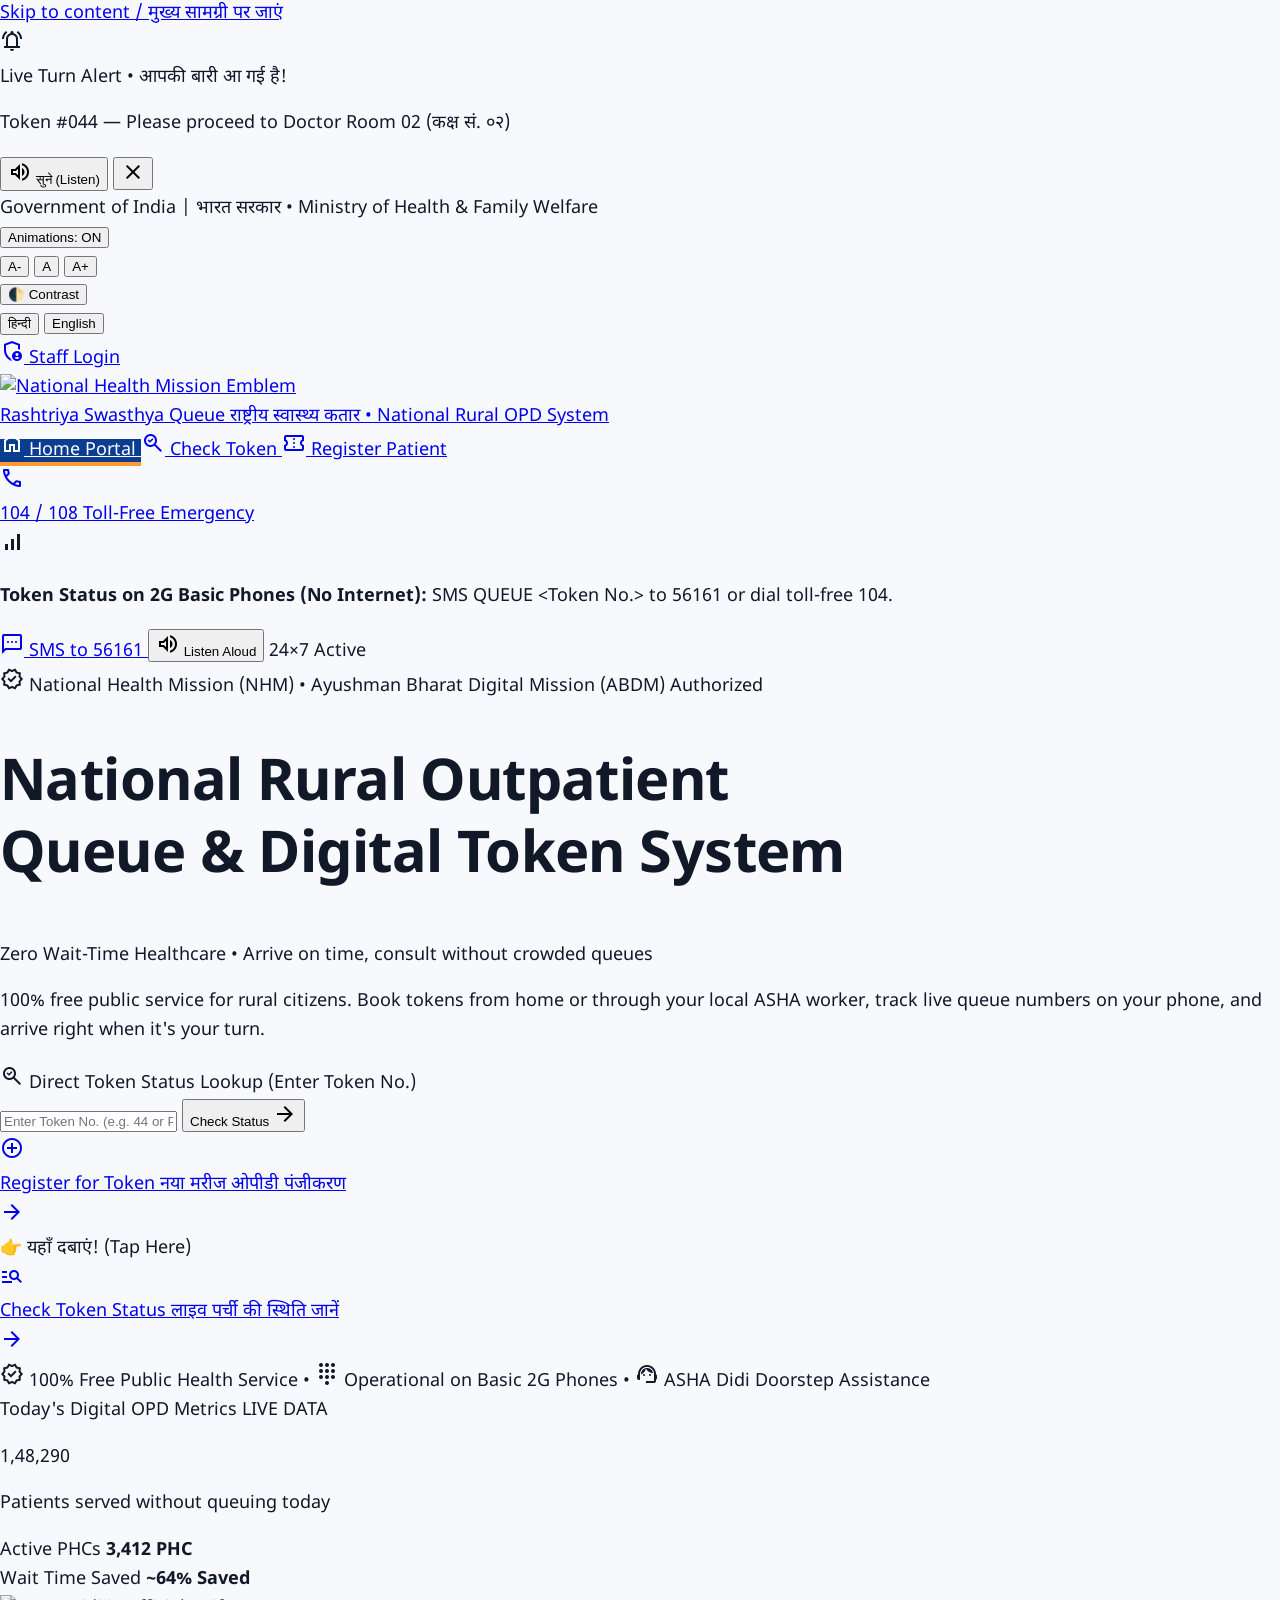
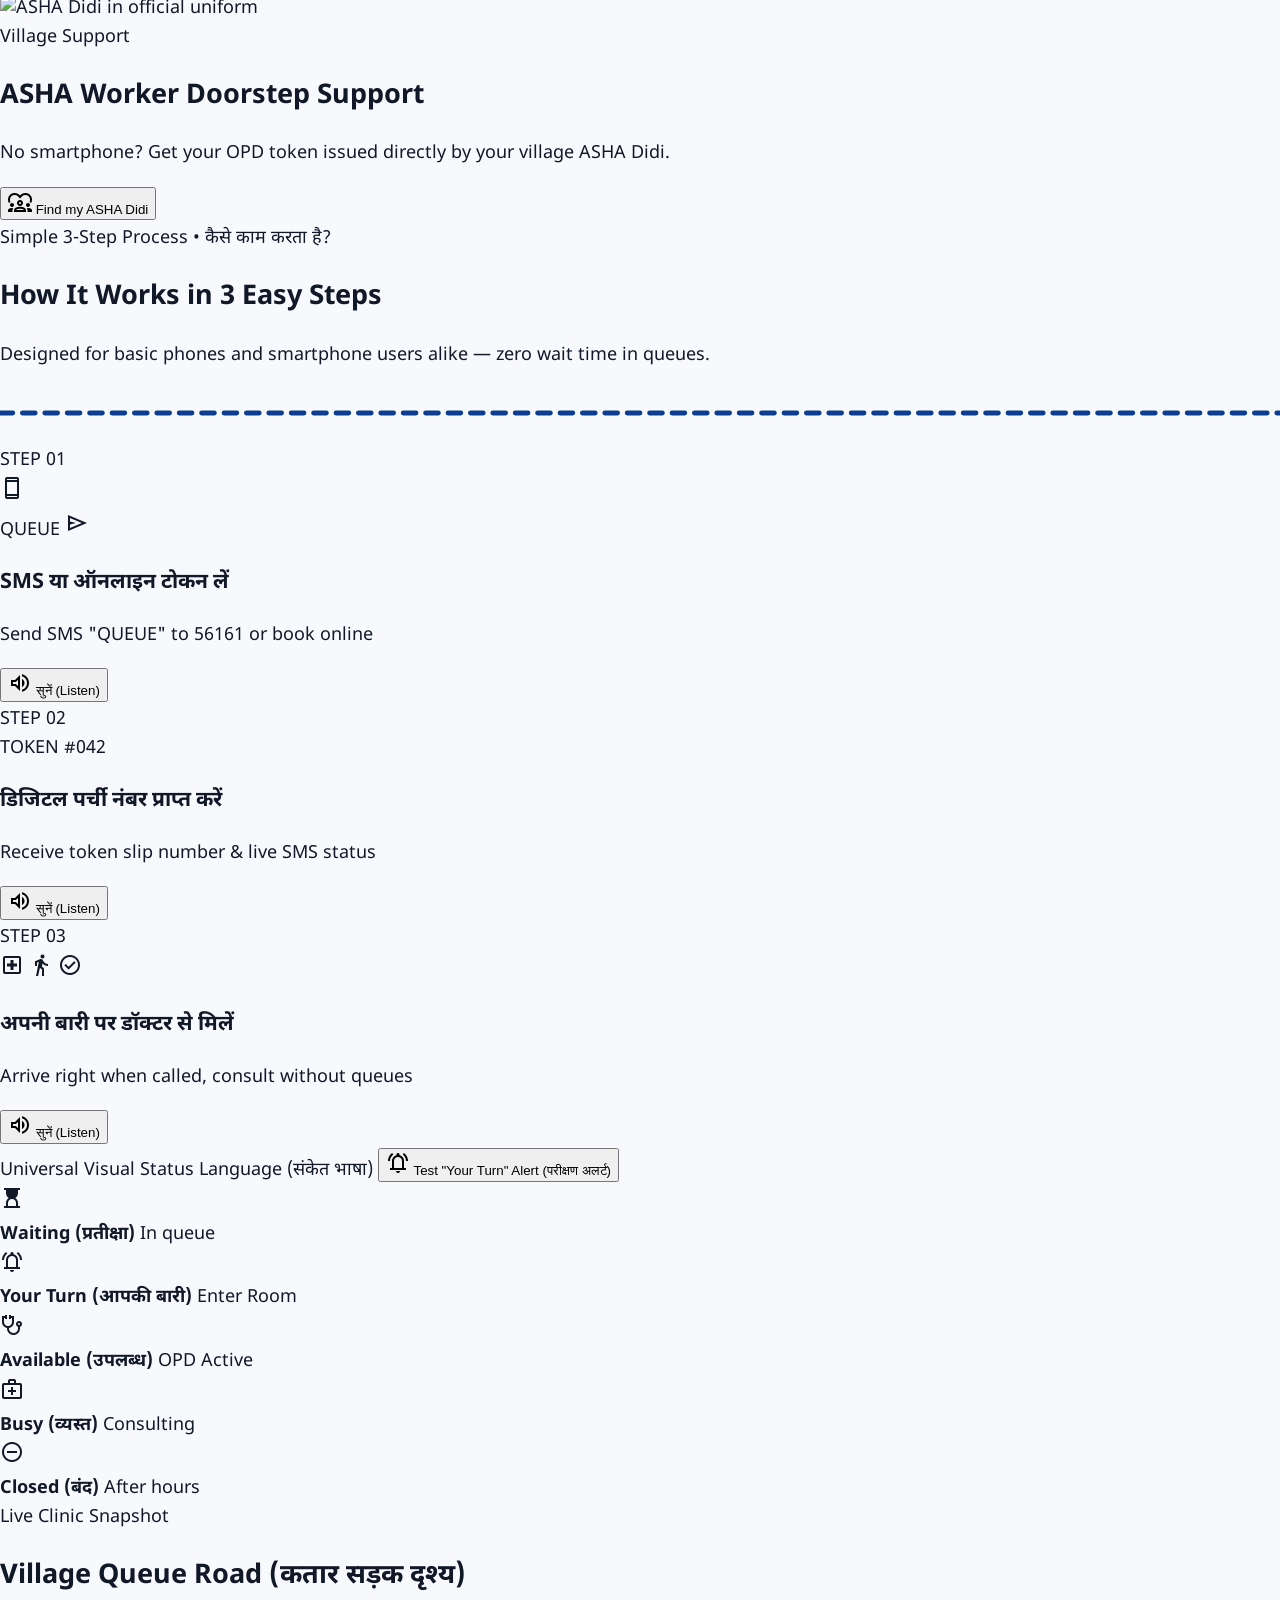
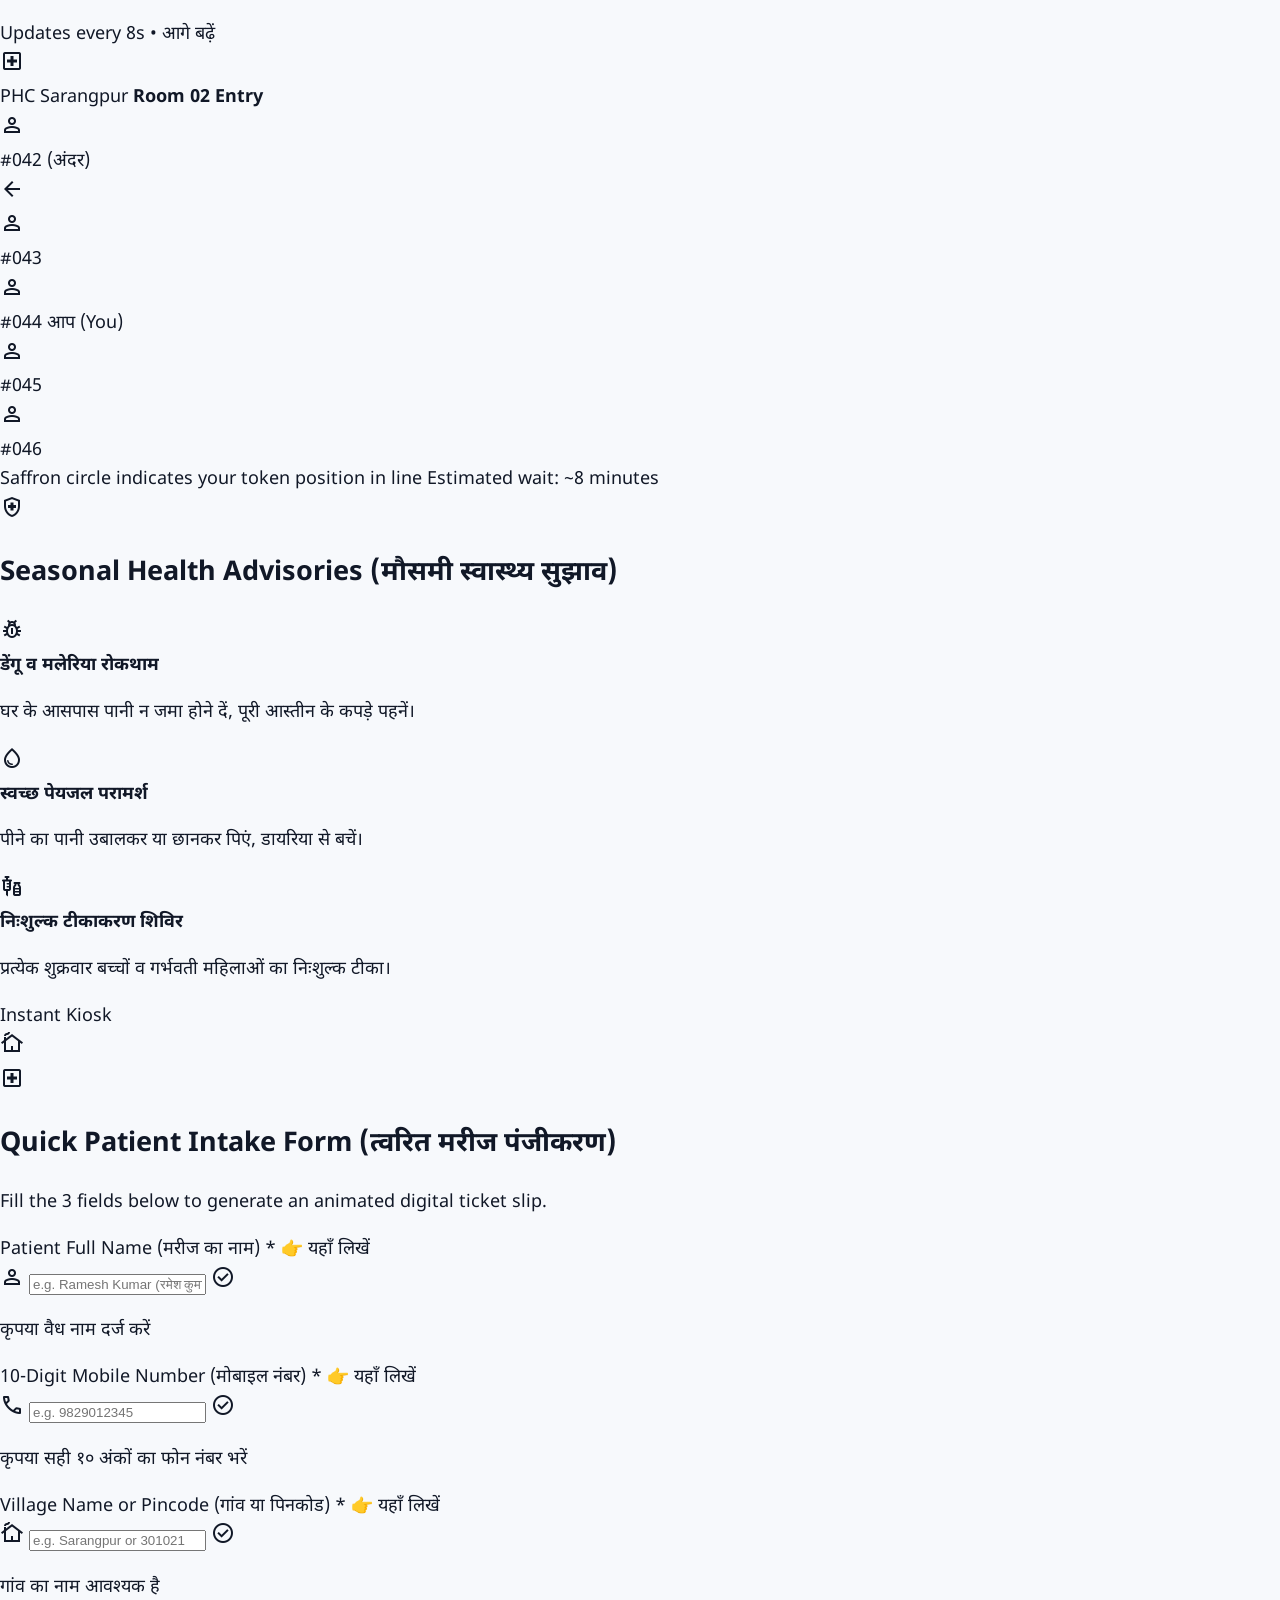
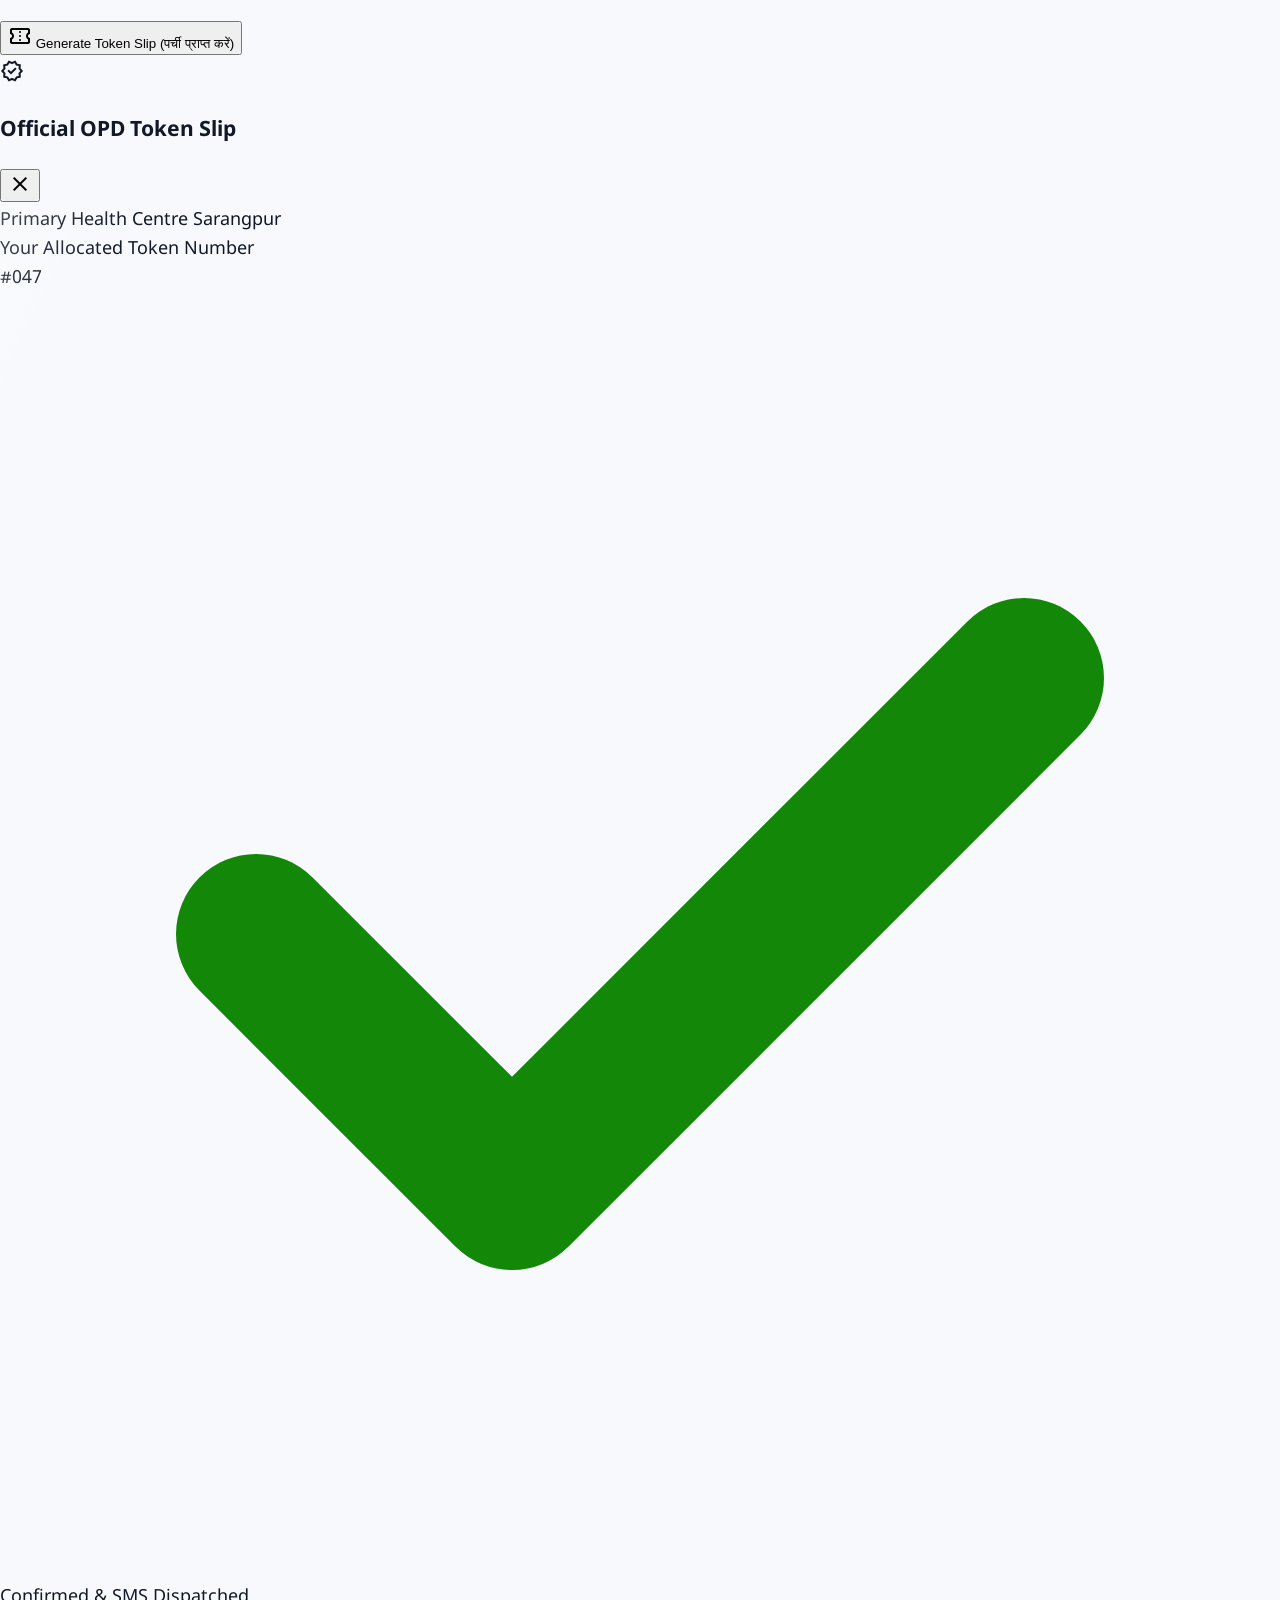
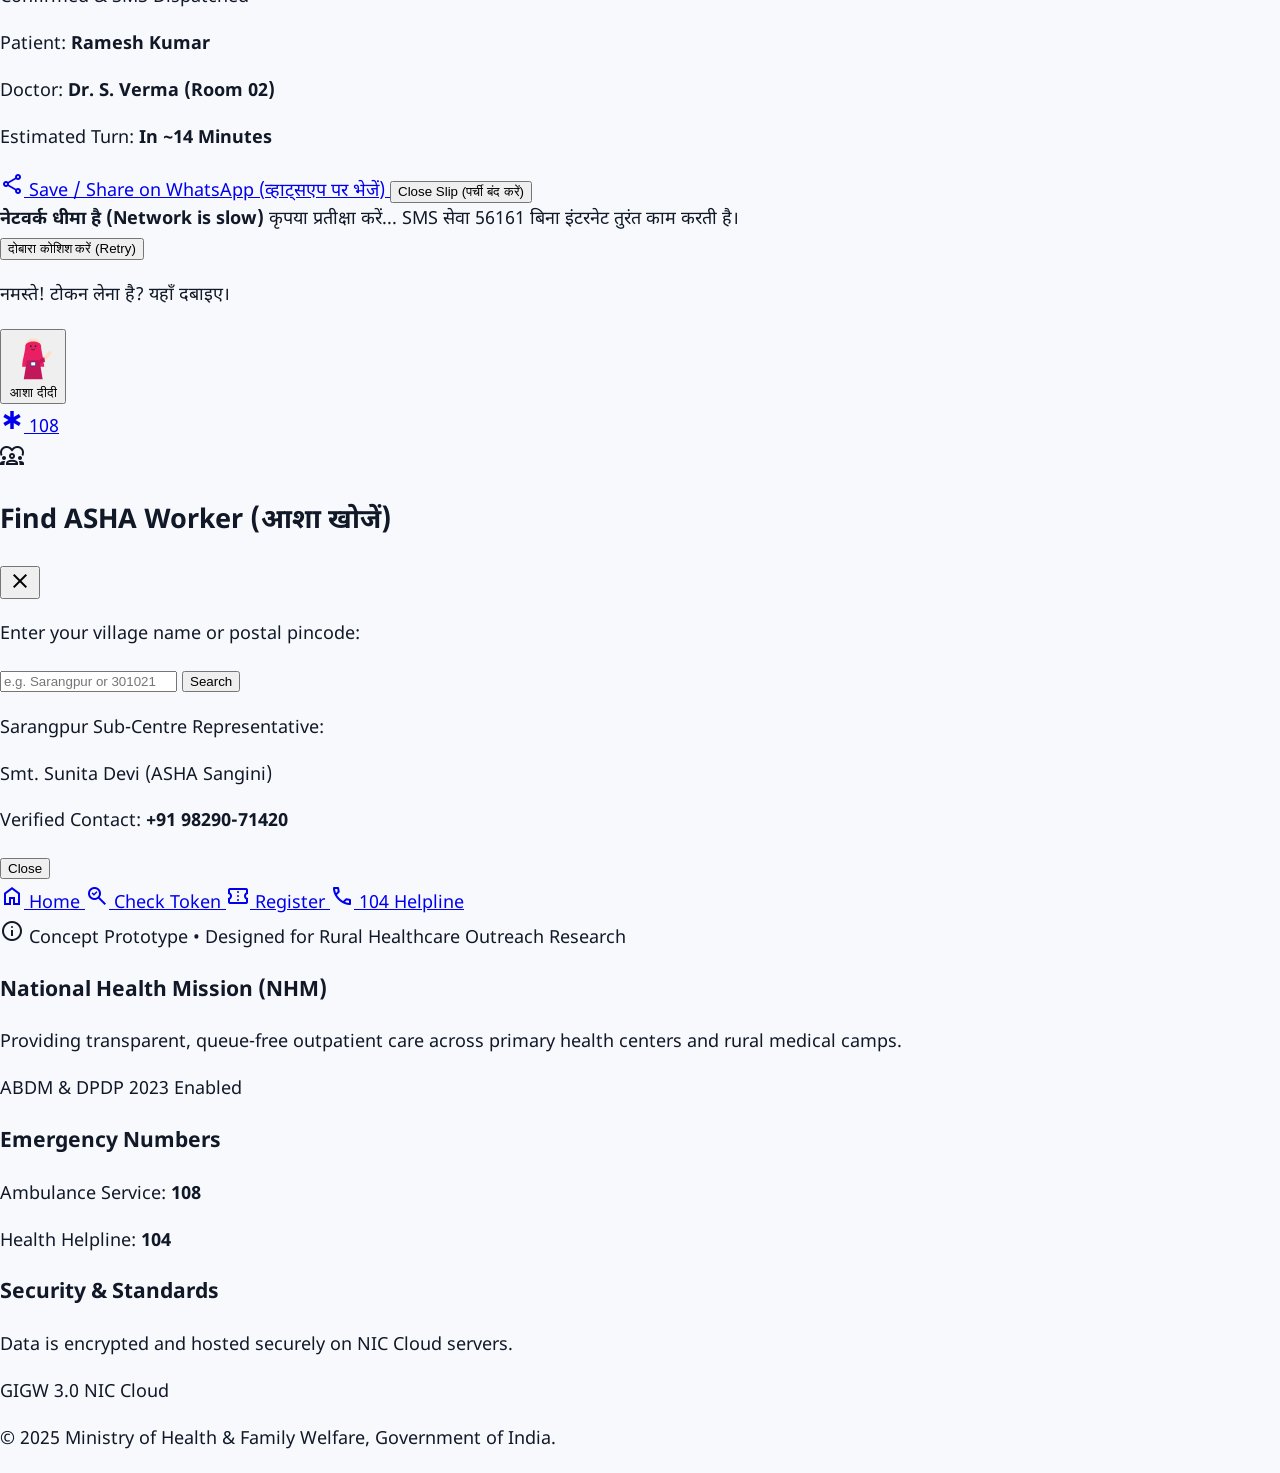
==== commit 81a6e915: "Implement 13 lightweight rural animations: How it Works steps, Guiding Hand, ASHA guide, Status icon" ====
--- a/idea/index.html
+++ b/idea/index.html
@@ -4,18 +4,21 @@
   National Rural Outpatient Queue & Digital Token System
   Senior UI/UX Redesign - Built for Rural Patients, Low Literacy & Low-End Phones
   
-  LIVE ANIMATIONS & MICRO-INTERACTIONS ADDED:
-  1. Heartbeat (ECG) line in hero background & beside LIVE DATA badge (2.5s loop).
-  2. Pulsing live dot with expanding ring animation (1.5s infinite).
-  3. Now Serving ticker with flip/slide number animation every 8s + "Next: 043, 044, 045".
-  4. Live counter: 1,48,290 counts up on load, then increments by 1-3 with Indian number formatting.
-  5. Wait-time circular progress ring that counts down and smoothly transitions color (green -> amber -> red).
-  6. Queue visual: row of patient icons sliding forward when front patient leaves.
-  7. Ambulance 108 strip: tiny ambulance driving slowly across emergency bar with soft flashing beacon.
-  8. Breathing CTA: gentle glow pulse on Register button that pauses on hover.
-  9. News ticker marquee of live PHC updates that pauses on hover/focus.
-  10. Micro-interactions: fade-up on scroll (IntersectionObserver), button ripple effect, animated toast messages.
-  11. "Pause Animations" toggle in top bar + strict prefers-reduced-motion compliance.
+  LIGHTWEIGHT ANIMATIONS FOR LOW-END ANDROID PHONES (Transform & Opacity Only):
+  1. "How it Works" Animated Steps: Phone + SMS bubble, paper token count-up to 042, person walks into clinic, animated dotted connecting line, speaker buttons.
+  2. Guiding Hand: Animated hand-pointer tapping next to Register CTA for 1st-time visitors (dismissed & saved).
+  3. Friendly ASHA Guide: SVG ASHA Didi in bottom corner with idle bob, arm waving, typewriter speech bubble & audio.
+  4. Animated Status Icons: Universal visual language (hourglass flip, ringing bell, pulsing stethoscope, busy amber, closed grey).
+  5. Your-Turn Alert: Full-width green banner sliding down, ringing bell, large token, vibration & voice alert.
+  6. Token Ticket Animation: Ticket unfolding, large digits, shine sweep, green SVG stroke draw, WhatsApp button bounce.
+  7. Queue Road Visual: Village-road strip with patients walking into clinic, user's token highlighted with pulsing saffron ring.
+  8. Form Helpers: Animated focus arrow, pop icon, green tick, error shake (translateX +-4px), village house progress bar.
+  9. Loading & Waiting (2G): Bouncing dots + heartbeat line, "Kripya pratiksha karein...", 5s slow network retry banner.
+  10. Seasonal Health Alerts: Mosquito (Dengue), Water drop (Clean water), Syringe (Vaccination) floating cards.
+  11. Helpline 108 Button: Large red round button with expanding ring (2s) & shake on tap.
+  12. Touch Feedback: Button ripple, scale(0.97) press, Web Audio soft tick, haptic pulse (navigator.vibrate(15)).
+  13. Page Transitions: Fade & slide up 12px over 250ms.
+  + Visible "Animations ON/OFF" toggle + visibilitychange battery saving.
   =============================================================================
 -->
 <!DOCTYPE html>
@@ -24,8 +27,8 @@
   <meta charset="utf-8">
   <meta name="viewport" content="width=device-width, initial-scale=1.0">
   <meta name="theme-color" content="#0B3D91">
-  <meta name="description" content="राष्ट्रीय स्वास्थ्य कतार - ग्रामीण प्राथमिक स्वास्थ्य केंद्रों (PHC) हेतु डिजिटल ओपीडी कतार एवं पर्ची प्रणाली">
-  <title>राष्ट्रीय स्वास्थ्य कतार | Rashtriya Swasthya Queue</title>
+  <meta name="description" content="Rashtriya Swasthya Queue - Rural PHC Digital OPD Queue & Token System">
+  <title>Rashtriya Swasthya Queue | National Rural Healthcare Queue Portal</title>
 
   <!-- Google Fonts: Noto Sans Devanagari & Inter for high-clarity bilingual typography -->
   <link rel="preconnect" href="https://fonts.googleapis.com">
@@ -96,126 +99,202 @@
       outline-offset: 2px !important;
     }
 
+    /* 12. Touch Feedback Scale */
     .btn-press:active {
       transform: scale(0.97);
     }
 
     /* =========================================================================
-       ANIMATIONS ENGINE (Respects prefers-reduced-motion: no-preference & Pause Toggle)
+       ANIMATIONS ENGINE (Hardware Accelerated, Transform & Opacity Only)
        ========================================================================= */
 
     @media (prefers-reduced-motion: no-preference) {
-      /* 1. Heartbeat ECG Drawing Loop (2.5s) */
-      .ecg-line {
-        stroke-dasharray: 400;
-        stroke-dashoffset: 400;
-        animation: drawEcg 2.5s linear infinite;
-      }
-      @keyframes drawEcg {
-        0% { stroke-dashoffset: 400; }
-        50% { stroke-dashoffset: 0; }
-        100% { stroke-dashoffset: -400; }
-      }
-
-      /* 2. Pulsing Live Dot with Expanding Ring (1.5s) */
-      .live-dot-wrap {
+      /* 13. Page Transition Animation */
+      .page-enter {
+        animation: pageFadeUp 250ms cubic-bezier(0.16, 1, 0.3, 1) forwards;
+      }
+      @keyframes pageFadeUp {
+        0% { opacity: 0; transform: translateY(12px); }
+        100% { opacity: 1; transform: translateY(0); }
+      }
+
+      /* 1. "How it Works" Animated Dotted Line & Steps */
+      .dotted-line-draw {
+        stroke-dasharray: 8 6;
+        animation: dashMove 2.5s linear infinite;
+      }
+      @keyframes dashMove {
+        to { stroke-dashoffset: -28; }
+      }
+      .anim-sms-bubble {
+        animation: slideSms 2s ease-in-out infinite alternate;
+      }
+      @keyframes slideSms {
+        0% { transform: translateY(3px) scale(0.96); opacity: 0.85; }
+        100% { transform: translateY(-3px) scale(1); opacity: 1; }
+      }
+      .anim-token-slip {
+        animation: slipPop 3s cubic-bezier(0.34, 1.56, 0.64, 1) infinite;
+      }
+      @keyframes slipPop {
+        0%, 20% { transform: translateY(10px) scale(0.9); opacity: 0.4; }
+        40%, 80% { transform: translateY(0) scale(1); opacity: 1; }
+        100% { transform: translateY(-4px) scale(1); opacity: 1; }
+      }
+      .anim-walker {
+        animation: walkRight 3.2s ease-in-out infinite;
+      }
+      @keyframes walkRight {
+        0% { transform: translateX(-16px); opacity: 0.3; }
+        40%, 80% { transform: translateX(10px); opacity: 1; }
+        100% { transform: translateX(24px); opacity: 0; }
+      }
+
+      /* 2. Guiding Hand Tapping Animation (1.2s Loop) */
+      .guiding-hand {
+        animation: handTap 1.2s ease-in-out infinite;
+      }
+      @keyframes handTap {
+        0%, 100% { transform: translateY(0); }
+        50% { transform: translateY(6px); }
+      }
+
+      /* 3. Friendly ASHA Guide (Idle Bob 3s & Waving Arm) */
+      .asha-bob {
+        animation: ashaIdle 3s ease-in-out infinite;
+      }
+      @keyframes ashaIdle {
+        0%, 100% { transform: translateY(0); }
+        50% { transform: translateY(-4px); }
+      }
+      .asha-arm-wave {
+        transform-origin: 18px 24px;
+        animation: armWave 10s ease-in-out infinite;
+      }
+      @keyframes armWave {
+        0%, 85%, 100% { transform: rotate(0deg); }
+        88%, 94% { transform: rotate(14deg); }
+        91%, 97% { transform: rotate(-8deg); }
+      }
+
+      /* 4. Animated Status Icons */
+      .status-hourglass {
+        animation: flipHourglass 4s ease-in-out infinite;
+      }
+      @keyframes flipHourglass {
+        0%, 75% { transform: rotate(0deg); }
+        85%, 100% { transform: rotate(180deg); }
+      }
+      .status-bell {
+        transform-origin: top center;
+        animation: ringBell 2.5s ease-in-out infinite;
+      }
+      @keyframes ringBell {
+        0%, 65%, 100% { transform: rotate(0deg); }
+        70%, 80% { transform: rotate(12deg); }
+        75%, 85% { transform: rotate(-12deg); }
+      }
+      .status-stetho {
+        animation: pulseStetho 2s ease-in-out infinite;
+      }
+      @keyframes pulseStetho {
+        0%, 100% { transform: scale(1); opacity: 0.9; }
+        50% { transform: scale(1.1); opacity: 1; }
+      }
+
+      /* 6. Token Ticket Animation & Shine */
+      .ticket-shine {
         position: relative;
-        display: inline-flex;
-        align-items: center;
-        justify-content: center;
-      }
-      .live-dot-core {
-        width: 10px;
-        height: 10px;
-        border-radius: 9999px;
-        background-color: var(--success);
-      }
-      .live-dot-ring {
+        overflow: hidden;
+      }
+      .ticket-shine::after {
+        content: '';
         position: absolute;
-        width: 100%;
-        height: 100%;
-        border-radius: 9999px;
-        background-color: var(--success);
-        opacity: 0.75;
-        animation: pulseLiveRing 1.5s cubic-bezier(0.24, 0, 0.38, 1) infinite;
-      }
-      @keyframes pulseLiveRing {
+        top: -50%;
+        left: -60%;
+        width: 40%;
+        height: 200%;
+        background: linear-gradient(to right, transparent, rgba(255,255,255,0.45), transparent);
+        transform: rotate(25deg);
+        animation: shineSweep 4s ease-in-out infinite;
+      }
+      @keyframes shineSweep {
+        0%, 70% { left: -60%; }
+        100% { left: 140%; }
+      }
+      .whatsapp-bounce {
+        animation: gentleBounce 2s ease-in-out infinite;
+      }
+      @keyframes gentleBounce {
+        0%, 100% { transform: translateY(0); }
+        50% { transform: translateY(-3px); }
+      }
+
+      /* 7. Queue Road Visual (Saffron pulsing ring on user's token) */
+      .user-token-pulse {
+        animation: saffronRing 2s cubic-bezier(0.24, 0, 0.38, 1) infinite;
+      }
+      @keyframes saffronRing {
+        0% { box-shadow: 0 0 0 0 rgba(255, 153, 51, 0.7); }
+        70% { box-shadow: 0 0 0 10px rgba(255, 153, 51, 0); }
+        100% { box-shadow: 0 0 0 0 rgba(255, 153, 51, 0); }
+      }
+
+      /* 8. Form Helpers Error Shake */
+      .shake-error {
+        animation: inputShake 300ms ease-in-out;
+      }
+      @keyframes inputShake {
+        0%, 100% { transform: translateX(0); }
+        25% { transform: translateX(-4px); }
+        75% { transform: translateX(4px); }
+      }
+
+      /* 9. Loading Three Bouncing Dots */
+      .bounce-dot-1 { animation: dotBounce 1.2s infinite ease-in-out 0s; }
+      .bounce-dot-2 { animation: dotBounce 1.2s infinite ease-in-out 0.2s; }
+      .bounce-dot-3 { animation: dotBounce 1.2s infinite ease-in-out 0.4s; }
+      @keyframes dotBounce {
+        0%, 80%, 100% { transform: translateY(0); opacity: 0.6; }
+        40% { transform: translateY(-6px); opacity: 1; }
+      }
+
+      /* 10. Seasonal Health Alerts Float */
+      .float-alert-card {
+        animation: floatAlert 4s ease-in-out infinite;
+      }
+      @keyframes floatAlert {
+        0%, 100% { transform: translateY(0); }
+        50% { transform: translateY(-6px); }
+      }
+
+      /* 11. Helpline 108 Expanding Ring */
+      .ring-108 {
+        animation: pulse108 2s cubic-bezier(0.24, 0, 0.38, 1) infinite;
+      }
+      @keyframes pulse108 {
         0% { transform: scale(1); opacity: 0.8; }
-        70% { transform: scale(2.4); opacity: 0; }
-        100% { transform: scale(2.4); opacity: 0; }
-      }
-
-      /* 7. Ambulance Driving Loop (14s) & Flashing Beacon */
-      .ambulance-track {
-        animation: driveAmbulance 14s linear infinite;
-      }
-      @keyframes driveAmbulance {
-        0% { transform: translateX(-60px); }
-        100% { transform: translateX(calc(100vw + 60px)); }
-      }
-      .beacon-flash {
-        animation: beaconBlink 0.8s ease-in-out infinite alternate;
-      }
-      @keyframes beaconBlink {
-        0% { opacity: 0.3; filter: drop-shadow(0 0 1px #FF0000); }
-        100% { opacity: 1; filter: drop-shadow(0 0 6px #FF1744); }
-      }
-
-      /* 8. Breathing CTA Glow (3s, pauses on hover) */
-      .cta-breathing {
-        box-shadow: 0 4px 14px rgba(11, 61, 145, 0.25);
-        animation: ctaBreath 3s ease-in-out infinite;
-      }
-      .cta-breathing:hover {
-        animation: none !important;
-        box-shadow: 0 8px 24px rgba(11, 61, 145, 0.35);
-      }
-      @keyframes ctaBreath {
-        0%, 100% {
-          box-shadow: 0 4px 14px rgba(11, 61, 145, 0.25), 0 0 0 0 rgba(255, 153, 51, 0.35);
-        }
-        50% {
-          box-shadow: 0 6px 20px rgba(11, 61, 145, 0.35), 0 0 18px 4px rgba(255, 153, 51, 0.45);
-        }
-      }
-
-      /* 9. News Ticker Marquee */
-      .marquee-track {
-        display: flex;
-        width: max-content;
-        animation: scrollMarquee 32s linear infinite;
-      }
-      .marquee-wrapper:hover .marquee-track,
-      .marquee-wrapper:focus-within .marquee-track {
-        animation-play-state: paused;
-      }
-      @keyframes scrollMarquee {
-        0% { transform: translateX(0); }
-        100% { transform: translateX(-50%); }
-      }
-
-      /* 10. Scroll Fade-Up Micro-Interaction */
-      .reveal-item {
-        opacity: 0;
-        transform: translateY(24px);
-        transition: opacity 0.6s cubic-bezier(0.16, 1, 0.3, 1), transform 0.6s cubic-bezier(0.16, 1, 0.3, 1);
-        will-change: opacity, transform;
-      }
-      .reveal-item.is-revealed {
-        opacity: 1;
-        transform: translateY(0);
-      }
-    }
-
-    /* Pause Animations Override */
+        70% { transform: scale(1.4); opacity: 0; }
+        100% { transform: scale(1.4); opacity: 0; }
+      }
+      .shake-tap:active {
+        animation: tapShake 0.2s ease-in-out;
+      }
+      @keyframes tapShake {
+        0%, 100% { transform: scale(0.95); }
+        50% { transform: scale(0.95) rotate(4deg); }
+      }
+    }
+
+    /* Pause Animations Global Override (When OFF or Tab Hidden) */
     html.motion-paused *,
     html.motion-paused *::before,
     html.motion-paused *::after {
-      animation-play-state: paused !important;
+      animation: none !important;
       transition-duration: 0.01ms !important;
     }
 
-    /* Button Ripple Effect */
+    /* 12. Touch Feedback Button Ripple Effect */
     .ripple-target {
       position: relative;
       overflow: hidden;
@@ -225,25 +304,11 @@
       border-radius: 50%;
       background: rgba(255, 255, 255, 0.35);
       transform: scale(0);
-      animation: rippleAnim 0.55s linear;
+      animation: rippleAnim 0.5s linear;
       pointer-events: none;
     }
     @keyframes rippleAnim {
-      to {
-        transform: scale(4);
-        opacity: 0;
-      }
-    }
-
-    /* Skeleton Loader Shimmer */
-    .skeleton-box {
-      background: linear-gradient(90deg, #E5E7EB 25%, #F3F4F6 50%, #E5E7EB 75%);
-      background-size: 200% 100%;
-      animation: shimmer 1.5s infinite;
-    }
-    @keyframes shimmer {
-      0% { background-position: 200% 0; }
-      100% { background-position: -200% 0; }
+      to { transform: scale(4); opacity: 0; }
     }
 
     /* High Contrast Theme */
@@ -275,39 +340,47 @@
       color: #FFFFFF !important;
       border-color: #FFFFFF !important;
     }
-    html.high-contrast .text-gray-600,
-    html.high-contrast .text-gray-700,
-    html.high-contrast .text-\[\#5A3A00\] {
-      color: #FFFF00 !important;
-    }
-    html.high-contrast button,
-    html.high-contrast a {
-      border-color: #FFFFFF !important;
-    }
-
-    @media (prefers-reduced-motion: reduce) {
-      * {
-        animation-duration: 0.01ms !important;
-        animation-iteration-count: 1 !important;
-        transition-duration: 0.01ms !important;
-        scroll-behavior: auto !important;
-      }
-    }
   </style>
 </head>
 
-<body class="flex flex-col min-h-screen relative overflow-x-hidden">
+<body class="flex flex-col min-h-screen relative page-enter">
 
   <!-- Accessibility Skip-to-Content Link -->
   <a href="#main-content" class="sr-only focus:not-sr-only focus:fixed focus:top-2 focus:left-2 focus:z-[100] focus:bg-[#FF9933] focus:text-[#0B3D91] focus:font-extrabold focus:px-4 focus:py-2 focus:rounded-md focus:shadow-xl focus:border-2 focus:border-[#0B3D91]">
-    मुख्य सामग्री पर जाएं (Skip to content)
+    Skip to content / मुख्य सामग्री पर जाएं
   </a>
 
   <!-- =========================================================================
-       1. HEADER 3-LAYER ARCHITECTURE
+       5. YOUR-TURN ALERT BANNER (Slides down when user's token is called)
        ========================================================================= -->
-
-  <!-- LAYER A: Thin 36px Government Strip with Controls & Animation Pause Toggle -->
+  <div id="your-turn-banner" class="w-full bg-[#138808] text-white px-4 py-3 shadow-xl transform -translate-y-full transition-transform duration-500 z-[90] fixed top-0 left-0 right-0 hidden" role="alert" aria-live="assertive">
+    <div class="max-w-7xl mx-auto flex items-center justify-between gap-3 flex-wrap">
+      <div class="flex items-center gap-3">
+        <div class="w-10 h-10 rounded-full bg-white text-[#138808] flex items-center justify-center shrink-0 status-bell shadow-sm">
+          <span class="material-symbols-outlined text-[26px]">notifications_active</span>
+        </div>
+        <div>
+          <span class="text-xs uppercase tracking-wider font-extrabold text-green-100">Live Turn Alert • आपकी बारी आ गई है!</span>
+          <p class="text-lg sm:text-xl font-extrabold leading-tight">
+            Token <span class="bg-white text-[#138808] px-2 py-0.5 rounded-md font-black" id="called-token-num">#044</span> — Please proceed to Doctor Room 02 (कक्ष सं. ०२)
+          </p>
+        </div>
+      </div>
+      <div class="flex items-center gap-2">
+        <button type="button" onclick="speakYourTurn()" class="px-3 py-1.5 rounded-lg bg-white/20 hover:bg-white/30 text-white font-bold text-xs flex items-center gap-1">
+          <span class="material-symbols-outlined text-[16px]">volume_up</span>
+          <span>सुने (Listen)</span>
+        </button>
+        <button type="button" onclick="closeYourTurnAlert()" class="w-8 h-8 rounded-full hover:bg-white/20 flex items-center justify-center text-white" aria-label="Dismiss alert">
+          <span class="material-symbols-outlined text-[20px]">close</span>
+        </button>
+      </div>
+    </div>
+  </div>
+
+  <!-- =========================================================================
+       HEADER LAYER A: Thin 36px Government Strip with Animations ON/OFF Toggle
+       ========================================================================= -->
   <div class="w-full bg-[#EBF2FA] border-b border-gray-300 text-gray-800 text-[14px] sm:text-[15px] select-none min-h-[36px] flex flex-col justify-center">
     <!-- Top Tricolor Thin Strip -->
     <div class="w-full h-[3px] flex shrink-0">
@@ -319,26 +392,23 @@
     <div class="max-w-7xl mx-auto w-full px-3 sm:px-6 py-1 flex items-center justify-between flex-wrap gap-2">
       <!-- Gov Identity Left -->
       <div class="flex items-center gap-2 font-semibold">
-        <span class="live-dot-wrap mr-0.5">
-          <span class="live-dot-ring"></span>
-          <span class="live-dot-core"></span>
-        </span>
-        <span class="text-[#0B3D91] font-bold">भारत सरकार</span>
+        <span class="w-2.5 h-2.5 rounded-full bg-[#138808]"></span>
+        <span class="text-[#0B3D91] font-bold">Government of India</span>
         <span class="text-gray-400">|</span>
-        <span class="hidden sm:inline text-gray-700">Government of India</span>
-        <span class="hidden lg:inline text-gray-500 font-normal">• स्वास्थ्य एवं परिवार कल्याण मंत्रालय</span>
-      </div>
-
-      <!-- Accessibility, Motion Pause & Staff Login Right -->
+        <span class="text-gray-700">भारत सरकार</span>
+        <span class="hidden lg:inline text-gray-500 font-normal">• Ministry of Health &amp; Family Welfare</span>
+      </div>
+
+      <!-- Controls & Animations ON/OFF Toggle (User Requirement) -->
       <div class="flex items-center gap-2 sm:gap-3 ml-auto">
-        <!-- Live Animation Pause/Play Toggle Button (User Requirement) -->
+        <!-- Visible Animations ON/OFF Toggle -->
         <button type="button" 
                 id="motion-toggle-btn" 
-                onclick="toggleAnimations()" 
-                class="flex items-center gap-1 bg-white hover:bg-gray-100 border border-gray-300 px-2 py-0.5 rounded text-xs font-bold text-gray-800 shadow-xs transition-colors" 
-                title="Pause or play live animations">
-          <span id="motion-icon">⏸️</span>
-          <span class="hidden sm:inline" id="motion-text">एनीमेशन चालू</span>
+                onclick="toggleMotionEngine()" 
+                class="flex items-center gap-1.5 bg-white hover:bg-gray-100 border border-gray-300 px-2.5 py-0.5 rounded text-xs font-bold text-gray-800 shadow-xs transition-colors" 
+                title="Toggle smooth animations ON/OFF">
+          <span class="w-2 h-2 rounded-full bg-emerald-500" id="motion-dot"></span>
+          <span id="motion-text">Animations: ON</span>
         </button>
 
         <!-- Root Font Resizer A- / A / A+ -->
@@ -351,7 +421,7 @@
         <!-- High Contrast Mode Toggle -->
         <button type="button" onclick="toggleHighContrast()" id="contrast-btn" class="flex items-center gap-1 bg-white hover:bg-gray-100 border border-gray-300 px-2 py-0.5 rounded text-xs font-bold text-gray-800" title="High Contrast Mode">
           <span>🌓</span>
-          <span class="hidden sm:inline">कंट्रास्ट</span>
+          <span class="hidden sm:inline">Contrast</span>
         </button>
 
         <!-- Language Switcher (Default English) -->
@@ -360,16 +430,16 @@
           <button type="button" id="lang-btn-en" onclick="setAppLanguage('en')" class="px-2.5 py-1 bg-[#0B3D91] text-white">English</button>
         </div>
 
-        <!-- Staff Login Link at Top Right -->
+        <!-- Staff Login Link -->
         <a href="dashboard.html" class="flex items-center gap-1 text-xs font-bold text-[#0B3D91] hover:text-[#082d6c] bg-white border border-blue-200 px-2.5 py-1 rounded shadow-xs hover:border-[#0B3D91] transition-colors" title="PHC Staff Dashboard">
           <span class="material-symbols-outlined text-[16px]">admin_panel_settings</span>
-          <span data-i18n="staff_login">स्टाफ लॉगिन</span>
+          <span data-i18n="staff_login">Staff Login</span>
         </a>
       </div>
     </div>
   </div>
 
-  <!-- LAYER B: ONE Sticky 72px Bar (Logo + Desktop Nav + Solid Red Helpline) -->
+  <!-- HEADER LAYER B: Sticky 72px Bar (Emblem + Nav + Red 104 Helpline) -->
   <header class="sticky top-0 z-50 bg-white border-b-2 border-gray-200 shadow-sm h-[72px] flex items-center">
     <div class="max-w-7xl mx-auto w-full px-3 sm:px-6 flex items-center justify-between gap-4">
       
@@ -380,10 +450,10 @@
              class="h-11 sm:h-12 w-auto object-contain">
         <div class="flex flex-col">
           <span class="text-xl sm:text-2xl font-extrabold text-[#0B3D91] tracking-tight group-hover:underline leading-tight" data-i18n="portal_title">
-            राष्ट्रीय स्वास्थ्य कतार
+            Rashtriya Swasthya Queue
           </span>
           <span class="text-xs sm:text-sm font-semibold text-gray-600 hidden sm:block leading-none mt-0.5">
-            Rashtriya Swasthya Queue • National Rural OPD System
+            राष्ट्रीय स्वास्थ्य कतार • National Rural OPD System
           </span>
         </div>
       </a>
@@ -392,30 +462,30 @@
       <nav class="hidden md:flex items-center gap-2" aria-label="Desktop Primary Navigation">
         <a href="index.html" class="nav-tab-active flex items-center gap-1.5 px-4 py-2.5 rounded-t-md font-bold text-base transition-colors" aria-current="page">
           <span class="material-symbols-outlined text-[20px]">home</span>
-          <span data-i18n="nav_home">मुख्य पृष्ठ</span>
+          <span data-i18n="nav_home">Home Portal</span>
         </a>
         <a href="check-token.html" class="flex items-center gap-1.5 px-4 py-2.5 rounded-t-md font-bold text-base text-gray-700 hover:bg-[#E8F0FE] hover:text-[#0B3D91] transition-colors">
           <span class="material-symbols-outlined text-[20px]">search_check</span>
-          <span data-i18n="nav_check">पर्ची खोजें</span>
+          <span data-i18n="nav_check">Check Token</span>
         </a>
         <a href="register.html" class="flex items-center gap-1.5 px-4 py-2.5 rounded-t-md font-bold text-base text-gray-700 hover:bg-[#E8F0FE] hover:text-[#0B3D91] transition-colors">
           <span class="material-symbols-outlined text-[20px]">confirmation_number</span>
-          <span data-i18n="nav_register">मरीज पंजीकरण</span>
+          <span data-i18n="nav_register">Register Patient</span>
         </a>
       </nav>
 
       <!-- Solid Red Tap-to-Call Helpline Button -->
       <a href="tel:104" class="ripple-target btn-press flex items-center gap-2 bg-[#D32F2F] hover:bg-[#b71c1c] text-white px-3.5 sm:px-4 py-2.5 rounded-lg font-bold text-base shadow-md transition-all shrink-0 border-2 border-[#D32F2F]" aria-label="Toll-free health helpline 104">
-        <span class="material-symbols-outlined text-[22px] animate-pulse">call</span>
+        <span class="material-symbols-outlined text-[22px]">call</span>
         <div class="flex flex-col text-left leading-none">
           <span class="font-extrabold text-sm sm:text-base">104 / 108</span>
-          <span class="text-[11px] opacity-90 hidden sm:inline" data-i18n="helpline_label">निःशुल्क आपातकालीन</span>
+          <span class="text-[11px] opacity-90 hidden sm:inline" data-i18n="helpline_label">Toll-Free Emergency</span>
         </div>
       </a>
     </div>
   </header>
 
-  <!-- LAYER C: NON-sticky Notice Strip (With Tap to SMS & Listen Speaker) -->
+  <!-- HEADER LAYER C: Non-Sticky Notice Strip -->
   <section aria-label="Offline 2G SMS Assistance Banner" class="w-full bg-[#FFF4E0] border-b-2 border-[#F5A623] text-[#5A3A00] py-3 px-3 sm:px-6 min-h-[56px] flex items-center z-10 relative">
     <div class="max-w-7xl mx-auto w-full flex flex-wrap items-center justify-between gap-3">
       
@@ -425,169 +495,106 @@
           <span class="material-symbols-outlined text-[#5A3A00] text-[20px]">signal_cellular_alt</span>
         </div>
         <p class="text-sm sm:text-base font-semibold leading-snug">
-          <strong class="font-bold text-[#0B3D91]" data-i18n="notice_head">साधारण बटन फोन (बिना इंटरनेट) पर पर्ची स्थिति:</strong>
-          <span class="ml-1" data-i18n="notice_body">SMS भेजें <code class="bg-white px-2 py-0.5 border border-[#F5A623] rounded font-bold text-[#0B3D91]">QUEUE &lt;टोकन नं.&gt;</code> <strong>56161</strong> पर या कॉल करें <strong>104</strong>।</span>
+          <strong class="font-bold text-[#0B3D91]" data-i18n="notice_head">Token Status on 2G Basic Phones (No Internet):</strong>
+          <span class="ml-1" data-i18n="notice_body">SMS <code class="bg-white px-2 py-0.5 border border-[#F5A623] rounded font-bold text-[#0B3D91]">QUEUE &lt;Token No.&gt;</code> to <strong>56161</strong> or dial toll-free <strong>104</strong>.</span>
         </p>
       </div>
 
       <!-- Action Chips Strip -->
       <div class="flex items-center gap-2 flex-wrap shrink-0">
-        <!-- Tap to SMS Button -->
         <a href="sms:56161?body=QUEUE%20" class="btn-press ripple-target inline-flex items-center gap-1.5 bg-white border border-[#F5A623] text-[#5A3A00] px-3 py-1.5 rounded-full font-bold text-sm shadow-xs hover:bg-amber-50" aria-label="Send SMS to 56161">
           <span class="material-symbols-outlined text-[18px] text-[#0B3D91]">sms</span>
-          <span data-i18n="sms_btn">SMS भेजें 56161</span>
+          <span data-i18n="sms_btn">SMS to 56161</span>
         </a>
 
-        <!-- Unified Page Read Aloud Speaker Button -->
         <button type="button" id="tts-audio-btn" onclick="toggleReadAloud()" class="btn-press ripple-target inline-flex items-center gap-1.5 bg-white border border-[#0B3D91] text-[#0B3D91] px-3 py-1.5 rounded-full font-bold text-sm shadow-xs hover:bg-blue-50" aria-label="Listen aloud">
           <span class="material-symbols-outlined text-[18px]" id="tts-icon">volume_up</span>
-          <span id="tts-label" data-i18n="listen_btn">आवाज में सुनें</span>
+          <span id="tts-label" data-i18n="listen_btn">Listen Aloud</span>
         </button>
 
-        <!-- 24x7 Active Badge with Pulsing Live Dot (Requirement 2) -->
-        <span class="inline-flex items-center gap-2 px-3 py-1 rounded-full bg-emerald-100 text-[#138808] border border-emerald-300 font-bold text-xs shrink-0">
-          <span class="live-dot-wrap">
-            <span class="live-dot-ring"></span>
-            <span class="live-dot-core"></span>
-          </span>
-          <span>24×7 सक्रिय</span>
+        <span class="inline-flex items-center gap-1.5 px-3 py-1 rounded-full bg-emerald-100 text-[#138808] border border-emerald-300 font-bold text-xs shrink-0">
+          <span class="w-2 h-2 rounded-full bg-[#138808]"></span>
+          <span>24×7 Active</span>
         </span>
       </div>
     </div>
   </section>
-
-  <!-- =========================================================================
-       9. LIVE NEWS TICKER MARQUEE (Pauses on Hover / Focus)
-       ========================================================================= -->
-  <div class="w-full bg-[#082d6c] text-white border-b border-blue-900 py-2 px-3 overflow-hidden select-none marquee-wrapper" aria-label="Live Health Bulletins">
-    <div class="max-w-7xl mx-auto flex items-center gap-3">
-      <!-- Ticker Label -->
-      <div class="flex items-center gap-1.5 bg-[#FF9933] text-black font-extrabold text-xs px-2.5 py-1 rounded-md shrink-0 shadow-sm">
-        <span class="material-symbols-outlined text-[16px]">campaign</span>
-        <span>ताज़ा समाचार (LIVE)</span>
-      </div>
-
-      <!-- Scrolling Marquee Track -->
-      <div class="overflow-hidden whitespace-nowrap flex-1 relative">
-        <div class="marquee-track text-xs sm:text-sm font-semibold flex items-center gap-8 text-blue-100">
-          <span class="inline-flex items-center gap-2">
-            <span class="w-2 h-2 rounded-full bg-[#FF9933]"></span>
-            <span>प्राथमिक स्वास्थ्य केंद्र सारंगपुर: कक्ष संख्या ०२ में डॉ. एस. वर्मा उपलब्ध हैं।</span>
-          </span>
-          <span class="inline-flex items-center gap-2">
-            <span class="w-2 h-2 rounded-full bg-emerald-400"></span>
-            <span>निःशुल्क टीकाकरण शिविर: आगामी शुक्रवार को उपकेंद्र पर सुबह ०९ बजे से।</span>
-          </span>
-          <span class="inline-flex items-center gap-2">
-            <span class="w-2 h-2 rounded-full bg-yellow-400"></span>
-            <span>गर्भवती महिलाओं (ANC) व वरिष्ठ नागरिकों हेतु काउंटर ०१ पर विशेष प्राथमिकता व्यवस्था।</span>
-          </span>
-          <span class="inline-flex items-center gap-2">
-            <span class="w-2 h-2 rounded-full bg-rose-400"></span>
-            <span>2G फोन पर बिना इंटरनेट पर्ची जांचने हेतु 56161 पर QUEUE व टोकन नंबर भेजें।</span>
-          </span>
-          <!-- Duplicate for seamless continuous looping -->
-          <span class="inline-flex items-center gap-2">
-            <span class="w-2 h-2 rounded-full bg-[#FF9933]"></span>
-            <span>प्राथमिक स्वास्थ्य केंद्र सारंगपुर: कक्ष संख्या ०२ में डॉ. एस. वर्मा उपलब्ध हैं।</span>
-          </span>
-          <span class="inline-flex items-center gap-2">
-            <span class="w-2 h-2 rounded-full bg-emerald-400"></span>
-            <span>निःशुल्क टीकाकरण शिविर: आगामी शुक्रवार को उपकेंद्र पर सुबह ०९ बजे से।</span>
-          </span>
-          <span class="inline-flex items-center gap-2">
-            <span class="w-2 h-2 rounded-full bg-yellow-400"></span>
-            <span>गर्भवती महिलाओं (ANC) व वरिष्ठ नागरिकों हेतु काउंटर ०१ पर विशेष प्राथमिकता व्यवस्था।</span>
-          </span>
-          <span class="inline-flex items-center gap-2">
-            <span class="w-2 h-2 rounded-full bg-rose-400"></span>
-            <span>2G फोन पर बिना इंटरनेट पर्ची जांचने हेतु 56161 पर QUEUE व टोकन नंबर भेजें।</span>
-          </span>
-        </div>
-      </div>
-    </div>
-  </div>
 
   <!-- =========================================================================
        MAIN CONTENT CONTAINER
        ========================================================================= -->
   <main id="main-content" class="flex-1 w-full pb-24 md:pb-12 relative">
     
-    <!-- =======================================================================
-         HERO SECTION WITH 1. HEARTBEAT (ECG) BACKGROUND & 8. BREATHING CTA
-         ======================================================================= -->
+    <!-- HERO SECTION WITH 2. GUIDING HAND POINTER -->
     <section class="w-full bg-white border-b border-gray-200 py-8 sm:py-12 px-3 sm:px-6 relative overflow-hidden">
       
-      <!-- 1. Background Heartbeat (ECG) Line Decoration (Subtle 12% opacity) -->
-      <div class="absolute inset-0 pointer-events-none select-none opacity-15 overflow-hidden flex items-center justify-center" aria-hidden="true">
-        <svg class="w-[1200px] h-[160px] text-[#138808]" viewBox="0 0 1200 160" fill="none">
-          <path class="ecg-line" 
-                d="M0 80 L350 80 L370 40 L385 130 L400 20 L415 110 L430 75 L445 80 L750 80 L770 40 L785 130 L800 20 L815 110 L830 75 L845 80 L1200 80" 
-                stroke="currentColor" 
-                stroke-width="3" 
-                stroke-linecap="round" 
-                stroke-linejoin="round" />
-        </svg>
-      </div>
-
       <div class="max-w-7xl mx-auto grid grid-cols-1 lg:grid-cols-12 gap-8 items-start relative z-10">
         
-        <!-- Left Column: Primary Copy & Actions (8 Cols) -->
-        <div class="lg:col-span-8 flex flex-col justify-center reveal-item">
+        <!-- Left Column: Hero Copy & CTAs -->
+        <div class="lg:col-span-8 flex flex-col justify-center">
           
-          <!-- Single Trust Badge -->
           <div class="inline-flex items-center gap-2 px-3 py-1 bg-blue-50 border border-blue-200 rounded-full text-[#0B3D91] font-bold text-xs sm:text-sm mb-4 w-fit">
             <span class="material-symbols-outlined text-[18px] text-[#138808]">verified</span>
-            <span>राष्ट्रीय स्वास्थ्य मिशन (NHM) • आयुष्मान भारत डिजिटल मिशन (ABDM) प्राधिकृत</span>
-          </div>
-
-          <!-- Main Hero Heading -->
+            <span>National Health Mission (NHM) • Ayushman Bharat Digital Mission (ABDM) Authorized</span>
+          </div>
+
           <h1 class="hero-heading font-extrabold text-[#0B3D91] tracking-tight mb-3.5" data-i18n="hero_h1">
-            ग्रामीण स्वास्थ्य केंद्र डिजिटल कतार एवं टोकन प्रणाली
+            National Rural Outpatient Queue &amp; Digital Token System
           </h1>
 
-          <!-- Subtitle with 12-16px clear spacing -->
           <p class="text-xl sm:text-2xl font-bold text-gray-700 mb-4" data-i18n="hero_sub">
-            अस्पतालों में घंटों खड़े रहने से मुक्ति • समय पर पहुंचें, बिना कतार डॉक्टर से परामर्श पाएं
+            Zero Wait-Time Healthcare • Arrive on time, consult without crowded queues
           </p>
 
           <p class="text-base sm:text-lg text-gray-600 max-w-2xl leading-relaxed mb-6" data-i18n="hero_desc">
-            ग्रामीण व दूरदराज के मरीजों के लिए 100% नि:शुल्क सार्वजनिक सुविधा। अपने गांव की आशा दीदी से टोकन बनवाएं या मोबाइल से पंजीकरण करें। घर बैठे लाइव टोकन नंबर देखें और अपनी बारी आने पर ही केंद्र पहुंचें।
+            100% free public service for rural citizens. Book tokens from home or through your local ASHA worker, track live queue numbers on your phone, and arrive right when it's your turn.
           </p>
 
           <!-- INLINE TOKEN CHECKER IN HERO -->
           <div class="bg-gradient-to-r from-blue-50 to-indigo-50 border-2 border-[#0B3D91] rounded-2xl p-4 sm:p-5 shadow-sm max-w-2xl mb-8">
             <label for="quick-token-input" class="block font-extrabold text-[#0B3D91] text-base sm:text-lg mb-2 flex items-center gap-2">
               <span class="material-symbols-outlined text-[24px]">search_check</span>
-              <span data-i18n="inline_search_label">सीधे अपनी पर्ची संख्या खोजें (Check Token Status)</span>
+              <span data-i18n="inline_search_label">Direct Token Status Lookup (Enter Token No.)</span>
             </label>
             <form onsubmit="handleQuickTokenCheck(event)" class="flex flex-col sm:flex-row gap-2.5">
               <input type="text" 
                      id="quick-token-input" 
-                     placeholder="टोकन नं. दर्ज करें (उदा. 44 या PHC-44)" 
+                     placeholder="Enter Token No. (e.g. 44 or PHC-44)" 
                      class="flex-1 min-h-[52px] px-4 rounded-xl border-2 border-gray-300 font-bold text-lg focus:border-[#0B3D91] focus:ring-2 focus:ring-[#FF9933] focus:outline-none bg-white text-gray-900" 
                      required>
               <button type="submit" class="ripple-target btn-press min-h-[52px] px-6 bg-[#0B3D91] hover:bg-[#082d6c] text-white font-bold text-lg rounded-xl flex items-center justify-center gap-2 shadow-md transition-all shrink-0">
-                <span data-i18n="inline_search_btn">स्थिति देखें</span>
+                <span data-i18n="inline_search_btn">Check Status</span>
                 <span class="material-symbols-outlined text-[20px]">arrow_forward</span>
               </button>
             </form>
             <div id="quick-check-alert" class="hidden mt-3 p-3 bg-white border-l-4 border-[#138808] rounded shadow-xs text-sm font-bold text-gray-800"></div>
           </div>
 
-          <!-- PRIMARY CTAS (With 8. Breathing CTA Glow on Register Button) -->
-          <div class="grid grid-cols-1 sm:grid-cols-2 gap-4 max-w-2xl">
-            <!-- CTA 1: Register (Breathing subtle glow pulse, stops on hover) -->
-            <a href="register.html" class="cta-breathing ripple-target btn-press min-h-[64px] px-5 bg-[#0B3D91] hover:bg-[#082d6c] text-white rounded-xl flex items-center gap-3.5 border-2 border-[#0B3D91] transition-all group">
-              <div class="w-12 h-12 rounded-lg bg-white/15 flex items-center justify-center shrink-0">
-                <span class="material-symbols-outlined text-[30px] text-white">add_circle</span>
+          <!-- PRIMARY CTAS + 2. GUIDING HAND POINTER FOR FIRST-TIME VISITORS -->
+          <div class="grid grid-cols-1 sm:grid-cols-2 gap-4 max-w-2xl relative">
+            
+            <!-- CTA 1: Register -->
+            <div class="relative">
+              <a href="register.html" 
+                 id="register-cta-btn" 
+                 onclick="dismissGuidingHand()" 
+                 class="ripple-target btn-press min-h-[64px] px-5 bg-[#0B3D91] hover:bg-[#082d6c] text-white rounded-xl shadow-lg flex items-center gap-3.5 border-2 border-[#0B3D91] transition-all group w-full">
+                <div class="w-12 h-12 rounded-lg bg-white/15 flex items-center justify-center shrink-0">
+                  <span class="material-symbols-outlined text-[30px] text-white">add_circle</span>
+                </div>
+                <div class="flex flex-col text-left leading-tight py-1 flex-1">
+                  <span class="text-xl sm:text-[20px] font-extrabold" data-i18n="cta_register_title">Register for Token</span>
+                  <span class="text-xs text-blue-100 font-medium mt-0.5" data-i18n="cta_register_sub">नया मरीज ओपीडी पंजीकरण</span>
+                </div>
+                <span class="material-symbols-outlined text-[22px] text-white group-hover:translate-x-1 transition-transform">arrow_forward</span>
+              </a>
+
+              <!-- 2. GUIDING HAND: Gently taps next to Register button for first-time visitors (saved in localStorage) -->
+              <div id="guiding-hand-badge" class="absolute -top-10 -right-2 sm:-right-4 flex items-center gap-1.5 bg-[#FF9933] text-black px-3 py-1 rounded-full shadow-md font-black text-xs pointer-events-none select-none z-20 guiding-hand">
+                <span class="text-[18px]">👉</span>
+                <span>यहाँ दबाएं! (Tap Here)</span>
               </div>
-              <div class="flex flex-col text-left leading-tight py-1 flex-1">
-                <span class="text-xl sm:text-[20px] font-extrabold" data-i18n="cta_register_title">नया टोकन प्राप्त करें</span>
-                <span class="text-xs text-blue-100 font-medium mt-0.5" data-i18n="cta_register_sub">New Patient OPD Registration</span>
-              </div>
-              <span class="material-symbols-outlined text-[22px] text-white group-hover:translate-x-1 transition-transform">arrow_forward</span>
-            </a>
+            </div>
 
             <!-- CTA 2: Check Token -->
             <a href="check-token.html" class="ripple-target btn-press min-h-[64px] px-5 bg-white hover:bg-blue-50 text-[#0B3D91] rounded-xl shadow-md flex items-center gap-3.5 border-2 border-[#0B3D91] transition-all group">
@@ -595,8 +602,8 @@
                 <span class="material-symbols-outlined text-[30px] text-[#0B3D91]">manage_search</span>
               </div>
               <div class="flex flex-col text-left leading-tight py-1 flex-1">
-                <span class="text-xl sm:text-[20px] font-extrabold" data-i18n="cta_check_title">पर्ची की स्थिति देखें</span>
-                <span class="text-xs text-gray-500 font-medium mt-0.5" data-i18n="cta_check_sub">Track Live Token &amp; Turn</span>
+                <span class="text-xl sm:text-[20px] font-extrabold" data-i18n="cta_check_title">Check Token Status</span>
+                <span class="text-xs text-gray-500 font-medium mt-0.5" data-i18n="cta_check_sub">लाइव पर्ची की स्थिति जानें</span>
               </div>
               <span class="material-symbols-outlined text-[22px] text-[#0B3D91] group-hover:translate-x-1 transition-transform">arrow_forward</span>
             </a>
@@ -606,68 +613,53 @@
           <div class="flex flex-wrap items-center gap-3 text-sm font-bold text-gray-700 mt-6 pt-4 border-t border-gray-200">
             <span class="flex items-center gap-1 text-[#138808]">
               <span class="material-symbols-outlined text-[18px]">verified</span>
-              <span>100% नि:शुल्क सरकारी सेवा</span>
+              <span>100% Free Public Health Service</span>
             </span>
             <span class="text-gray-300">•</span>
             <span class="flex items-center gap-1 text-gray-700">
               <span class="material-symbols-outlined text-[18px] text-[#0B3D91]">dialpad</span>
-              <span>साधारण 2G फोन पर भी कार्यरत</span>
+              <span>Operational on Basic 2G Phones</span>
             </span>
             <span class="text-gray-300">•</span>
             <span class="flex items-center gap-1 text-gray-700">
               <span class="material-symbols-outlined text-[18px] text-[#FF9933]">support_agent</span>
-              <span>आशा दीदी डोरस्टेप सहायता</span>
+              <span>ASHA Didi Doorstep Assistance</span>
             </span>
           </div>
 
         </div>
 
-        <!-- Right Column: Live Stats with 4. Animated Live Counter & 1. ECG Beside Live Badge -->
-        <div class="lg:col-span-4 flex flex-col gap-5 reveal-item">
+        <!-- Right Column: Live Stats Card & ASHA Card -->
+        <div class="lg:col-span-4 flex flex-col gap-5">
           
           <!-- LIVE STATS CARD -->
           <div class="bg-white border-2 border-gray-200 rounded-2xl p-5 shadow-[0_4px_20px_-2px_rgba(11,61,145,0.08)] relative overflow-hidden">
             <div class="flex items-center justify-between pb-3 border-b border-gray-200">
-              <span class="text-base font-extrabold text-gray-900" data-i18n="stats_header">आज की डिजिटल ओपीडी स्थिति</span>
+              <span class="text-base font-extrabold text-gray-900" data-i18n="stats_header">Today's Digital OPD Metrics</span>
               
-              <!-- 1. ECG Line Beside LIVE DATA Badge (User Requirement 1) -->
-              <div class="flex items-center gap-1.5">
-                <svg class="w-12 h-5 text-[#138808] shrink-0" viewBox="0 0 60 20" fill="none">
-                  <path class="ecg-line" 
-                        d="M0 10 L15 10 L20 3 L25 17 L30 1 L35 15 L40 10 L60 10" 
-                        stroke="currentColor" 
-                        stroke-width="2" 
-                        stroke-linecap="round" />
-                </svg>
-                <span class="inline-flex items-center gap-1.5 px-2.5 py-1 rounded-full bg-emerald-100 text-[#138808] border border-emerald-300 font-extrabold text-xs">
-                  <span class="live-dot-wrap">
-                    <span class="live-dot-ring"></span>
-                    <span class="live-dot-core"></span>
-                  </span>
-                  <span>LIVE</span>
-                </span>
-              </div>
+              <span class="inline-flex items-center gap-1.5 px-2.5 py-1 rounded-full bg-emerald-100 text-[#138808] border border-emerald-300 font-extrabold text-xs">
+                <span class="w-2 h-2 rounded-full bg-[#138808]"></span>
+                <span>LIVE DATA</span>
+              </span>
             </div>
             
-            <!-- 4. LIVE COUNTER WITH INDIAN FORMATTING & CONTINUOUS INCREMENT -->
             <div class="py-4">
-              <p class="text-4xl sm:text-5xl font-extrabold text-[#0B3D91] tracking-tight transition-all duration-300" id="patients-served-stat">
+              <p class="text-4xl sm:text-5xl font-extrabold text-[#0B3D91] tracking-tight" id="patients-served-stat">
                 1,48,290
               </p>
-              <p class="text-base font-bold text-gray-900 mt-1 flex items-center gap-1.5" data-i18n="stats_sub">
-                <span>आज बिना लाइन में खड़े इलाज पाए मरीज</span>
-                <span class="inline-block w-2 h-2 rounded-full bg-emerald-500 animate-ping"></span>
+              <p class="text-base font-bold text-gray-900 mt-1" data-i18n="stats_sub">
+                Patients served without queuing today
               </p>
             </div>
 
             <div class="grid grid-cols-2 gap-3 pt-3 border-t border-gray-200 text-left">
               <div class="bg-[#F7F9FC] p-3 rounded-xl border border-gray-200">
-                <span class="text-sm font-bold text-gray-700 block" data-i18n="stats_phc_label">सक्रिय पीएचसी</span>
+                <span class="text-sm font-bold text-gray-700 block" data-i18n="stats_phc_label">Active PHCs</span>
                 <strong class="text-xl font-extrabold text-gray-900">3,412 PHC</strong>
               </div>
               <div class="bg-[#F7F9FC] p-3 rounded-xl border border-gray-200">
-                <span class="text-sm font-bold text-gray-700 block" data-i18n="stats_wait_label">समय की बचत</span>
-                <strong class="text-xl font-extrabold text-[#138808]">~64% कमी</strong>
+                <span class="text-sm font-bold text-gray-700 block" data-i18n="stats_wait_label">Wait Time Saved</span>
+                <strong class="text-xl font-extrabold text-[#138808]">~64% Saved</strong>
               </div>
             </div>
           </div>
@@ -679,16 +671,16 @@
                    alt="ASHA Didi in official uniform" 
                    class="w-24 h-24 rounded-2xl object-cover shrink-0 border-2 border-gray-300 shadow-xs">
               <div class="space-y-1">
-                <span class="inline-block px-2 py-0.5 rounded bg-amber-100 text-[#5A3A00] font-extrabold text-xs">गांव स्तर पर सहायता</span>
-                <h2 class="text-lg font-extrabold text-[#0B3D91] leading-tight" data-i18n="asha_card_title">आशा कार्यकर्ता डोरस्टेप सुविधा</h2>
-                <p class="text-sm font-medium text-gray-700" data-i18n="asha_card_desc">स्मार्टफोन नहीं है? अपनी आशा दीदी से घर बैठे पर्ची प्राप्त करें।</p>
+                <span class="inline-block px-2 py-0.5 rounded bg-amber-100 text-[#5A3A00] font-extrabold text-xs">Village Support</span>
+                <h2 class="text-lg font-extrabold text-[#0B3D91] leading-tight" data-i18n="asha_card_title">ASHA Worker Doorstep Support</h2>
+                <p class="text-sm font-medium text-gray-700" data-i18n="asha_card_desc">No smartphone? Get your OPD token issued directly by your village ASHA Didi.</p>
               </div>
             </div>
 
             <!-- Find ASHA Didi Button -->
             <button type="button" onclick="openAshaSearchModal()" class="ripple-target btn-press w-full min-h-[48px] bg-[#0B3D91] hover:bg-[#082d6c] text-white font-extrabold text-base rounded-xl flex items-center justify-center gap-2 shadow-xs transition-colors">
               <span class="material-symbols-outlined text-[22px]">diversity_1</span>
-              <span data-i18n="asha_btn">आशा दीदी खोजें (Find my ASHA)</span>
+              <span data-i18n="asha_btn">Find my ASHA Didi</span>
             </button>
           </div>
 
@@ -698,468 +690,713 @@
     </section>
 
     <!-- =======================================================================
-         LIVE CLINIC QUEUE SNAPSHOT BOARD
-         Includes:
-         3. Now Serving Ticker (slides/flips every 8s + Next: 043, 044, 045)
-         5. Wait-Time Animated Circular Progress Ring (Countdown & Color shift)
-         6. Queue Visual (Row of patient icons sliding forward)
+         1. "HOW IT WORKS" ANIMATED STEPS (Replays on Scroll via IntersectionObserver)
+         Step 1: Phone + SMS bubble sliding in ("SMS QUEUE")
+         Step 2: Paper token slips out & number counts up to "042" with pop
+         Step 3: Clock -> tick -> person walking into clinic building
+         Dotted line draws itself; each step has short Hindi + English + speaker button.
          ======================================================================= -->
-    <section class="w-full bg-[#F7F9FC] py-8 sm:py-12 px-3 sm:px-6 border-b border-gray-200" aria-label="Live Clinic Queue Tracker">
-      <div class="max-w-7xl mx-auto space-y-6">
+    <section class="w-full bg-[#F0F4FA] py-10 sm:py-14 px-3 sm:px-6 border-b border-gray-200" id="how-it-works-section" aria-label="How Swasthya Queue Works">
+      <div class="max-w-7xl mx-auto space-y-8">
         
-        <div class="flex flex-col sm:flex-row sm:items-end justify-between gap-3 reveal-item">
+        <div class="text-center max-w-2xl mx-auto space-y-2">
+          <span class="text-xs sm:text-sm font-extrabold uppercase tracking-wider text-[#0B3D91] bg-white px-3 py-1 rounded-full border border-blue-200 shadow-2xs">
+            Simple 3-Step Process • कैसे काम करता है?
+          </span>
+          <h2 class="text-2xl sm:text-3xl font-extrabold text-gray-900" data-i18n="steps_heading">
+            How It Works in 3 Easy Steps
+          </h2>
+          <p class="text-sm sm:text-base text-gray-600">
+            Designed for basic phones and smartphone users alike — zero wait time in queues.
+          </p>
+        </div>
+
+        <!-- 3 Connected Animated Steps Container -->
+        <div class="relative grid grid-cols-1 md:grid-cols-3 gap-6 sm:gap-8 pt-4">
+          
+          <!-- SVG Connecting Dotted Line that draws itself (Desktop only) -->
+          <div class="hidden md:block absolute top-24 left-[15%] right-[15%] h-8 pointer-events-none z-0" aria-hidden="true">
+            <svg class="w-full h-8" preserveAspectRatio="none" viewBox="0 0 800 30" fill="none">
+              <path class="dotted-line-draw" d="M 0 15 L 800 15" stroke="#0B3D91" stroke-width="3" stroke-linecap="round" />
+            </svg>
+          </div>
+
+          <!-- STEP 1: Phone icon + SMS bubble sliding in ("SMS QUEUE") -->
+          <div class="bg-white border-2 border-gray-200 p-6 rounded-2xl shadow-sm flex flex-col items-center text-center space-y-4 relative z-10 transition-all hover:border-[#0B3D91]">
+            <span class="px-3 py-1 rounded-full bg-blue-100 text-[#0B3D91] font-black text-xs">STEP 01</span>
+            
+            <!-- Animated Graphic 1 -->
+            <div class="w-24 h-24 rounded-2xl bg-blue-50 border border-blue-200 flex items-center justify-center relative overflow-hidden">
+              <span class="material-symbols-outlined text-[48px] text-[#0B3D91]">smartphone</span>
+              <!-- Sliding SMS Bubble -->
+              <div class="anim-sms-bubble absolute -top-1 -right-1 bg-[#138808] text-white text-[10px] font-black px-2 py-0.5 rounded-full shadow-md flex items-center gap-1">
+                <span>QUEUE</span>
+                <span class="material-symbols-outlined text-[12px]">send</span>
+              </div>
+            </div>
+
+            <!-- Content: Hindi line + English line + Speaker -->
+            <div class="space-y-1">
+              <h3 class="text-lg font-extrabold text-gray-900">SMS या ऑनलाइन टोकन लें</h3>
+              <p class="text-xs text-gray-600 font-semibold">Send SMS "QUEUE" to 56161 or book online</p>
+            </div>
+
+            <button type="button" onclick="speakStep(1)" class="ripple-target btn-press px-3 py-1.5 rounded-full bg-gray-100 hover:bg-blue-100 text-[#0B3D91] font-bold text-xs flex items-center gap-1.5 transition-colors" aria-label="Listen step 1 aloud">
+              <span class="material-symbols-outlined text-[16px]">volume_up</span>
+              <span>सुनें (Listen)</span>
+            </button>
+          </div>
+
+          <!-- STEP 2: Paper token slips out & number counts up to "042" with pop -->
+          <div class="bg-white border-2 border-gray-200 p-6 rounded-2xl shadow-sm flex flex-col items-center text-center space-y-4 relative z-10 transition-all hover:border-[#0B3D91]">
+            <span class="px-3 py-1 rounded-full bg-blue-100 text-[#0B3D91] font-black text-xs">STEP 02</span>
+            
+            <!-- Animated Graphic 2 -->
+            <div class="w-24 h-24 rounded-2xl bg-amber-50 border border-amber-200 flex items-center justify-center relative overflow-hidden">
+              <!-- Slipping Paper Token with pop -->
+              <div class="anim-token-slip bg-white border-2 border-[#FF9933] text-gray-900 rounded-lg p-2 shadow-md flex flex-col items-center">
+                <span class="text-[9px] font-bold text-gray-500 uppercase">TOKEN</span>
+                <span class="text-xl font-black text-[#0B3D91] leading-none" id="step2-token-counter">#042</span>
+              </div>
+            </div>
+
+            <!-- Content: Hindi line + English line + Speaker -->
+            <div class="space-y-1">
+              <h3 class="text-lg font-extrabold text-gray-900">डिजिटल पर्ची नंबर प्राप्त करें</h3>
+              <p class="text-xs text-gray-600 font-semibold">Receive token slip number &amp; live SMS status</p>
+            </div>
+
+            <button type="button" onclick="speakStep(2)" class="ripple-target btn-press px-3 py-1.5 rounded-full bg-gray-100 hover:bg-blue-100 text-[#0B3D91] font-bold text-xs flex items-center gap-1.5 transition-colors" aria-label="Listen step 2 aloud">
+              <span class="material-symbols-outlined text-[16px]">volume_up</span>
+              <span>सुनें (Listen)</span>
+            </button>
+          </div>
+
+          <!-- STEP 3: Clock -> tick -> person walking into clinic building -->
+          <div class="bg-white border-2 border-gray-200 p-6 rounded-2xl shadow-sm flex flex-col items-center text-center space-y-4 relative z-10 transition-all hover:border-[#0B3D91]">
+            <span class="px-3 py-1 rounded-full bg-emerald-100 text-[#138808] font-black text-xs">STEP 03</span>
+            
+            <!-- Animated Graphic 3 -->
+            <div class="w-24 h-24 rounded-2xl bg-emerald-50 border border-emerald-200 flex items-center justify-center relative overflow-hidden">
+              <!-- Clinic Building Right -->
+              <span class="material-symbols-outlined text-[36px] text-gray-700 absolute right-2 bottom-2">local_hospital</span>
+              <!-- Person Walking In Left to Right -->
+              <span class="material-symbols-outlined text-[28px] text-[#138808] anim-walker">directions_walk</span>
+              <!-- Checkmark Pop -->
+              <span class="material-symbols-outlined text-[16px] text-emerald-600 absolute top-2 left-2">check_circle</span>
+            </div>
+
+            <!-- Content: Hindi line + English line + Speaker -->
+            <div class="space-y-1">
+              <h3 class="text-lg font-extrabold text-gray-900">अपनी बारी पर डॉक्टर से मिलें</h3>
+              <p class="text-xs text-gray-600 font-semibold">Arrive right when called, consult without queues</p>
+            </div>
+
+            <button type="button" onclick="speakStep(3)" class="ripple-target btn-press px-3 py-1.5 rounded-full bg-gray-100 hover:bg-blue-100 text-[#0B3D91] font-bold text-xs flex items-center gap-1.5 transition-colors" aria-label="Listen step 3 aloud">
+              <span class="material-symbols-outlined text-[16px]">volume_up</span>
+              <span>सुनें (Listen)</span>
+            </button>
+          </div>
+
+        </div>
+
+      </div>
+    </section>
+
+    <!-- =======================================================================
+         4. ANIMATED STATUS ICONS BAR (Universal Visual Language)
+         Waiting = hourglass flips | Your turn = green bell rings | Doctor available = pulsing stetho | Doctor busy = amber | Closed = grey
+         Always shows icon + color + word together (never color alone).
+         ======================================================================= -->
+    <section class="w-full bg-white py-6 px-3 sm:px-6 border-b border-gray-200" aria-label="Status Legend">
+      <div class="max-w-7xl mx-auto">
+        <div class="flex items-center justify-between mb-3 flex-wrap gap-2">
+          <span class="text-xs font-black uppercase tracking-wider text-gray-500">Universal Visual Status Language (संकेत भाषा)</span>
+          <button type="button" onclick="triggerTestYourTurn()" class="ripple-target btn-press px-3 py-1 rounded-md bg-emerald-100 hover:bg-emerald-200 text-[#138808] font-bold text-xs flex items-center gap-1 border border-emerald-300">
+            <span class="material-symbols-outlined text-[16px]">notifications_active</span>
+            <span>Test "Your Turn" Alert (परीक्षण अलर्ट)</span>
+          </button>
+        </div>
+
+        <div class="grid grid-cols-2 sm:grid-cols-3 md:grid-cols-5 gap-3">
+          <!-- 1. Waiting -->
+          <div class="flex items-center gap-2.5 p-3 rounded-xl bg-blue-50 border border-blue-200">
+            <span class="material-symbols-outlined text-[24px] text-[#0B3D91] status-hourglass">hourglass_top</span>
+            <div class="text-left leading-tight">
+              <strong class="text-xs sm:text-sm font-black text-[#0B3D91] block">Waiting (प्रतीक्षा)</strong>
+              <span class="text-[11px] text-gray-600">In queue</span>
+            </div>
+          </div>
+
+          <!-- 2. Your Turn -->
+          <div class="flex items-center gap-2.5 p-3 rounded-xl bg-emerald-50 border border-emerald-300 shadow-2xs">
+            <span class="material-symbols-outlined text-[24px] text-[#138808] status-bell">notifications_active</span>
+            <div class="text-left leading-tight">
+              <strong class="text-xs sm:text-sm font-black text-[#138808] block">Your Turn (आपकी बारी)</strong>
+              <span class="text-[11px] text-emerald-800">Enter Room</span>
+            </div>
+          </div>
+
+          <!-- 3. Doctor Available -->
+          <div class="flex items-center gap-2.5 p-3 rounded-xl bg-green-50 border border-green-200">
+            <span class="material-symbols-outlined text-[24px] text-[#138808] status-stetho">stethoscope</span>
+            <div class="text-left leading-tight">
+              <strong class="text-xs sm:text-sm font-black text-[#138808] block">Available (उपलब्ध)</strong>
+              <span class="text-[11px] text-gray-600">OPD Active</span>
+            </div>
+          </div>
+
+          <!-- 4. Doctor Busy -->
+          <div class="flex items-center gap-2.5 p-3 rounded-xl bg-amber-50 border border-amber-200">
+            <span class="material-symbols-outlined text-[24px] text-[#F5A623]">medical_services</span>
+            <div class="text-left leading-tight">
+              <strong class="text-xs sm:text-sm font-black text-[#B45309] block">Busy (व्यस्त)</strong>
+              <span class="text-[11px] text-gray-600">Consulting</span>
+            </div>
+          </div>
+
+          <!-- 5. Closed -->
+          <div class="flex items-center gap-2.5 p-3 rounded-xl bg-gray-100 border border-gray-200">
+            <span class="material-symbols-outlined text-[24px] text-gray-500">do_not_disturb_on</span>
+            <div class="text-left leading-tight">
+              <strong class="text-xs sm:text-sm font-black text-gray-600 block">Closed (बंद)</strong>
+              <span class="text-[11px] text-gray-500">After hours</span>
+            </div>
+          </div>
+        </div>
+      </div>
+    </section>
+
+    <!-- =======================================================================
+         7. QUEUE ROAD VISUAL STRIP (Village Road with Shuffling Patients)
+         When number changes, front person enters clinic, others shuffle forward,
+         user's token person highlighted with a pulsing saffron ring!
+         ======================================================================= -->
+    <section class="w-full bg-[#F7F9FC] py-8 sm:py-10 px-3 sm:px-6 border-b border-gray-200" aria-label="Village Road Queue Visual">
+      <div class="max-w-7xl mx-auto space-y-4">
+        
+        <div class="flex flex-col sm:flex-row sm:items-center justify-between gap-2">
           <div>
-            <span class="text-sm font-extrabold uppercase tracking-wider text-[#0B3D91]" data-i18n="queue_tag">रियल-टाइम ओपीडी ट्रैकर</span>
-            <h2 class="text-2xl sm:text-3xl font-extrabold text-gray-900 mt-1" data-i18n="queue_heading">प्राथमिक स्वास्थ्य केंद्र लाइव कतार बोर्ड</h2>
-          </div>
-          <div class="flex items-center gap-2 text-sm font-bold text-gray-700 bg-white px-3.5 py-1.5 rounded-full border border-gray-200 w-fit shadow-xs">
-            <span class="live-dot-wrap">
-              <span class="live-dot-ring"></span>
-              <span class="live-dot-core"></span>
-            </span>
-            <span data-i18n="queue_sync">हर 10 सेकंड में ऑटो-रिफ्रेश</span>
-          </div>
-        </div>
-
-        <!-- Main Live Card Component -->
-        <div class="bg-white border-2 border-gray-200 p-5 sm:p-7 rounded-2xl shadow-sm reveal-item">
-          <div class="grid grid-cols-1 lg:grid-cols-12 gap-6 items-center">
+            <span class="text-xs font-black uppercase tracking-wider text-[#0B3D91]">Live Clinic Snapshot</span>
+            <h2 class="text-xl sm:text-2xl font-extrabold text-gray-900">
+              Village Queue Road (कतार सड़क दृश्य)
+            </h2>
+          </div>
+          <span class="text-xs font-bold text-gray-600 bg-white px-3 py-1 rounded-full border border-gray-200">
+            Updates every 8s • आगे बढ़ें
+          </span>
+        </div>
+
+        <!-- Village Road Strip Container -->
+        <div class="w-full bg-gradient-to-r from-amber-50 via-slate-100 to-emerald-50 border-2 border-gray-300 rounded-2xl p-4 sm:p-6 shadow-sm overflow-hidden">
+          
+          <div class="flex items-center justify-between gap-3 overflow-x-auto pb-2" id="village-queue-road">
             
-            <!-- Facility Details Left (4 Cols) -->
-            <div class="lg:col-span-4 space-y-3 border-b lg:border-b-0 lg:border-r border-gray-200 pb-5 lg:pb-0 lg:pr-6">
-              <div class="inline-flex items-center gap-1.5 px-3 py-1 bg-blue-50 border border-blue-200 rounded-lg text-[#0B3D91] font-bold text-sm">
-                <span class="material-symbols-outlined text-[18px]">location_on</span>
-                <span>अलवर, राजस्थान • कोड: PHC-301021</span>
+            <!-- Left Clinic Entry Gate -->
+            <div class="flex items-center gap-2 bg-[#138808] text-white px-4 py-3 rounded-xl shadow-md shrink-0">
+              <span class="material-symbols-outlined text-[28px]">local_hospital</span>
+              <div class="text-left leading-tight">
+                <span class="text-[11px] font-bold uppercase tracking-wider block opacity-90">PHC Sarangpur</span>
+                <strong class="text-sm font-extrabold">Room 02 Entry</strong>
               </div>
-              <div>
-                <h3 class="text-xl sm:text-2xl font-extrabold text-gray-900 leading-snug">
-                  प्राथमिक स्वास्थ्य केंद्र (PHC) सारंगपुर
-                </h3>
-                <p class="text-sm font-semibold text-gray-600 mt-0.5">Ayushman Arogya Mandir • सामान्य ओपीडी</p>
+            </div>
+
+            <!-- Road Patients Line with Shuffle & User's Saffron Highlight -->
+            <div class="flex items-center gap-3 sm:gap-4 flex-1 justify-end" id="road-patients-container">
+              
+              <!-- Patient 1: Now Entering Clinic -->
+              <div class="flex flex-col items-center shrink-0 transition-transform duration-500" id="road-p1">
+                <div class="w-11 h-11 rounded-full bg-emerald-700 text-white flex items-center justify-center shadow-md">
+                  <span class="material-symbols-outlined text-[22px]">person</span>
+                </div>
+                <span class="text-xs font-black text-emerald-800 mt-1" id="road-p1-label">#042 (अंदर)</span>
               </div>
-              <div class="p-3 bg-[#F7F9FC] border border-gray-200 rounded-xl space-y-1 text-sm font-semibold text-gray-700">
-                <p class="text-[#0B3D91] font-bold">कमरा संख्या 02 — सामान्य चिकित्सा</p>
-                <p>कर्तव्यस्थ चिकित्सक: <strong>डॉ. एस. वर्मा (MBBS, MD)</strong></p>
-                <p class="text-gray-500">परामर्श समय: सुबह 08:00 से दोपहर 02:00 बजे</p>
+
+              <span class="material-symbols-outlined text-gray-400 text-[20px] shrink-0">arrow_back</span>
+
+              <!-- Patient 2: Next -->
+              <div class="flex flex-col items-center shrink-0 transition-transform duration-500" id="road-p2">
+                <div class="w-11 h-11 rounded-full bg-[#0B3D91] text-white flex items-center justify-center shadow-md">
+                  <span class="material-symbols-outlined text-[22px]">person</span>
+                </div>
+                <span class="text-xs font-bold text-[#0B3D91] mt-1" id="road-p2-label">#043</span>
               </div>
-            </div>
-
-            <!-- 3. NOW SERVING TICKER (Center 5 Cols) with slide number animation -->
-            <div class="lg:col-span-5 text-center lg:text-left space-y-3 px-0 lg:px-4">
-              <div class="flex items-center justify-center lg:justify-start gap-2">
-                <span class="text-sm font-extrabold uppercase tracking-wider text-gray-600 block" data-i18n="current_token_label">
-                  वर्तमान में सेवारत पर्ची (Now Serving)
-                </span>
-                <span class="live-dot-wrap">
-                  <span class="live-dot-ring"></span>
-                  <span class="live-dot-core"></span>
+
+              <!-- Patient 3: USER'S TOKEN (Highlighted with Saffron Pulsing Ring) -->
+              <div class="flex flex-col items-center shrink-0 transition-transform duration-500" id="road-p3">
+                <div class="w-12 h-12 rounded-full bg-[#FF9933] text-black font-black flex items-center justify-center shadow-md user-token-pulse border-2 border-amber-600">
+                  <span class="material-symbols-outlined text-[24px]">person</span>
+                </div>
+                <span class="text-xs font-black text-amber-900 mt-1 flex items-center gap-0.5" id="road-p3-label">
+                  <span>#044</span>
+                  <span class="bg-amber-200 text-amber-900 text-[10px] px-1 rounded">आप (You)</span>
                 </span>
               </div>
 
-              <!-- Animated Token Counter Unit -->
-              <div class="flex items-baseline justify-center lg:justify-start gap-3">
-                <div class="relative overflow-hidden h-[76px] flex items-center">
-                  <span class="text-6xl sm:text-7xl font-extrabold text-[#0B3D91] tracking-tight inline-block transition-transform duration-500" id="live-token-counter">
-                    #042
-                  </span>
+              <!-- Patient 4 -->
+              <div class="flex flex-col items-center shrink-0 transition-transform duration-500 hidden sm:flex" id="road-p4">
+                <div class="w-11 h-11 rounded-full bg-blue-100 text-[#0B3D91] border border-blue-300 flex items-center justify-center">
+                  <span class="material-symbols-outlined text-[22px]">person</span>
                 </div>
-                <span class="px-3 py-1.5 rounded-lg border-2 border-emerald-300 bg-emerald-50 text-[#138808] text-sm sm:text-base font-extrabold">
-                  कमरे में परामर्श जारी
-                </span>
+                <span class="text-xs font-bold text-gray-700 mt-1" id="road-p4-label">#045</span>
               </div>
 
-              <!-- "Next: 043, 044, 045" Queue Stream -->
-              <div class="flex items-center justify-center lg:justify-start gap-2 text-sm font-bold text-gray-700 bg-blue-50/70 p-2 rounded-lg border border-blue-200/80">
-                <span class="text-[#0B3D91] font-extrabold">आगामी (Next):</span>
-                <div class="flex items-center gap-1.5" id="next-tokens-stream">
-                  <span class="px-2 py-0.5 rounded bg-white border border-gray-300 text-gray-900 font-extrabold shadow-2xs">#043</span>
-                  <span class="px-2 py-0.5 rounded bg-white border border-gray-300 text-gray-700 font-bold shadow-2xs">#044</span>
-                  <span class="px-2 py-0.5 rounded bg-white border border-gray-300 text-gray-600 font-bold shadow-2xs">#045</span>
+              <!-- Patient 5 -->
+              <div class="flex flex-col items-center shrink-0 transition-transform duration-500 hidden sm:flex" id="road-p5">
+                <div class="w-11 h-11 rounded-full bg-gray-200 text-gray-600 flex items-center justify-center">
+                  <span class="material-symbols-outlined text-[22px]">person</span>
                 </div>
+                <span class="text-xs font-bold text-gray-600 mt-1" id="road-p5-label">#046</span>
               </div>
 
-              <!-- Stats & Wait-Time Ring Strip -->
-              <div class="grid grid-cols-2 gap-3 pt-1 text-left max-w-md mx-auto lg:mx-0">
-                <!-- Remaining Count -->
-                <div class="bg-[#F7F9FC] p-3 rounded-xl border border-gray-200">
-                  <span class="text-xs sm:text-sm font-bold text-gray-600 block" data-i18n="token_wait_label">कतार में शेष मरीज:</span>
-                  <span class="text-lg sm:text-xl font-extrabold text-[#0B3D91]" id="remaining-count">21 मरीज</span>
-                </div>
-
-                <!-- 5. ANIMATED WAIT-TIME CIRCULAR PROGRESS RING -->
-                <div class="bg-[#F7F9FC] p-2.5 rounded-xl border border-gray-200 flex items-center gap-3">
-                  <div class="relative w-12 h-12 shrink-0">
-                    <svg class="w-12 h-12 -rotate-90" viewBox="0 0 48 48">
-                      <!-- Background circle -->
-                      <circle cx="24" cy="24" r="20" stroke="#E5E7EB" stroke-width="4" fill="none" />
-                      <!-- Animated progress stroke -->
-                      <circle id="wait-ring-circle" 
-                              cx="24" cy="24" r="20" 
-                              stroke="#138808" 
-                              stroke-width="4" 
-                              stroke-linecap="round" 
-                              fill="none" 
-                              stroke-dasharray="125.6" 
-                              stroke-dashoffset="31.4" 
-                              class="transition-all duration-700" />
-                    </svg>
-                    <span class="absolute inset-0 flex items-center justify-center text-[10px] font-extrabold text-gray-900" id="wait-ring-text">
-                      12m
-                    </span>
-                  </div>
-                  <div>
-                    <span class="text-xs font-bold text-gray-500 block leading-tight">अनुमानित प्रतीक्षा</span>
-                    <strong class="text-sm sm:text-base font-extrabold text-[#138808] leading-tight block" id="wait-status-label">~12 मिनट</strong>
-                  </div>
-                </div>
+            </div>
+
+          </div>
+
+          <div class="mt-3 pt-3 border-t border-gray-200/80 flex items-center justify-between text-xs font-bold text-gray-600">
+            <span class="flex items-center gap-1.5">
+              <span class="w-3 h-3 rounded-full bg-[#FF9933]"></span>
+              <span>Saffron circle indicates your token position in line</span>
+            </span>
+            <span class="text-emerald-700">Estimated wait: ~8 minutes</span>
+          </div>
+
+        </div>
+
+      </div>
+    </section>
+
+    <!-- =======================================================================
+         10. SEASONAL / HEALTH ALERT CARDS
+         Looping floating cards (translateY 6px, 4s loop) with mosquito, water drop, syringe
+         ======================================================================= -->
+    <section class="w-full bg-white py-8 sm:py-10 px-3 sm:px-6 border-b border-gray-200" aria-label="Seasonal Health Alerts">
+      <div class="max-w-7xl mx-auto space-y-4">
+        
+        <div class="flex items-center gap-2">
+          <span class="material-symbols-outlined text-[#D32F2F] text-[22px]">health_and_safety</span>
+          <h2 class="text-lg sm:text-xl font-extrabold text-gray-900">
+            Seasonal Health Advisories (मौसमी स्वास्थ्य सुझाव)
+          </h2>
+        </div>
+
+        <div class="grid grid-cols-1 md:grid-cols-3 gap-4">
+          
+          <!-- Card 1: Dengue / Mosquito -->
+          <div class="float-alert-card bg-amber-50 border-2 border-amber-300 p-4 rounded-xl shadow-xs flex items-center gap-3">
+            <div class="w-12 h-12 rounded-xl bg-amber-100 text-amber-800 flex items-center justify-center shrink-0">
+              <!-- Inline Mosquito/Insect Icon -->
+              <span class="material-symbols-outlined text-[28px]">pest_control</span>
+            </div>
+            <div class="space-y-0.5">
+              <strong class="text-sm font-extrabold text-amber-950 block">डेंगू व मलेरिया रोकथाम</strong>
+              <p class="text-xs text-amber-900 font-semibold leading-snug">घर के आसपास पानी न जमा होने दें, पूरी आस्तीन के कपड़े पहनें।</p>
+            </div>
+          </div>
+
+          <!-- Card 2: Clean Water / Drop -->
+          <div class="float-alert-card bg-blue-50 border-2 border-blue-300 p-4 rounded-xl shadow-xs flex items-center gap-3" style="animation-delay: 1.3s;">
+            <div class="w-12 h-12 rounded-xl bg-blue-100 text-[#0B3D91] flex items-center justify-center shrink-0">
+              <span class="material-symbols-outlined text-[28px]">water_drop</span>
+            </div>
+            <div class="space-y-0.5">
+              <strong class="text-sm font-extrabold text-[#0B3D91] block">स्वच्छ पेयजल परामर्श</strong>
+              <p class="text-xs text-blue-950 font-semibold leading-snug">पीने का पानी उबालकर या छानकर पिएं, डायरिया से बचें।</p>
+            </div>
+          </div>
+
+          <!-- Card 3: Vaccination Camp / Syringe -->
+          <div class="float-alert-card bg-emerald-50 border-2 border-emerald-300 p-4 rounded-xl shadow-xs flex items-center gap-3" style="animation-delay: 2.6s;">
+            <div class="w-12 h-12 rounded-xl bg-emerald-100 text-[#138808] flex items-center justify-center shrink-0">
+              <span class="material-symbols-outlined text-[28px]">vaccines</span>
+            </div>
+            <div class="space-y-0.5">
+              <strong class="text-sm font-extrabold text-[#138808] block">निःशुल्क टीकाकरण शिविर</strong>
+              <p class="text-xs text-emerald-950 font-semibold leading-snug">प्रत्येक शुक्रवार बच्चों व गर्भवती महिलाओं का निःशुल्क टीका।</p>
+            </div>
+          </div>
+
+        </div>
+
+      </div>
+    </section>
+
+    <!-- =======================================================================
+         8. INTERACTIVE PATIENT REGISTRATION & 6. TOKEN TICKET MODAL
+         ======================================================================= -->
+    <section class="w-full bg-[#F7F9FC] py-8 sm:py-12 px-3 sm:px-6 border-b border-gray-200" aria-label="Interactive Quick Token Issuance">
+      <div class="max-w-3xl mx-auto bg-white border-2 border-gray-300 rounded-2xl p-6 sm:p-8 shadow-md space-y-6">
+        
+        <div class="border-b border-gray-200 pb-4">
+          <div class="flex items-center justify-between mb-2">
+            <span class="text-xs font-black uppercase tracking-wider text-[#0B3D91]">Instant Kiosk</span>
+            <!-- Village house progress bar -->
+            <div class="flex items-center gap-1 text-xs font-bold text-[#0B3D91]">
+              <span class="material-symbols-outlined text-[18px]">cottage</span>
+              <div class="w-20 h-2 bg-gray-200 rounded-full overflow-hidden">
+                <div class="h-full bg-[#138808] transition-all duration-300" id="form-progress-bar" style="width: 33%;"></div>
               </div>
-
-            </div>
-
-            <!-- Actions Right (3 Cols) -->
-            <div class="lg:col-span-3 flex flex-col justify-center gap-3">
-              <a href="check-token.html" class="ripple-target btn-press min-h-[48px] px-4 bg-[#0B3D91] hover:bg-[#082d6c] text-white font-extrabold text-base rounded-xl flex items-center justify-center gap-2 shadow-xs transition-colors">
-                <span class="material-symbols-outlined text-[20px]">badge</span>
-                <span data-i18n="check_my_turn_btn">मेरी पर्ची का नंबर देखें</span>
-              </a>
-              <a href="dashboard.html" class="ripple-target btn-press min-h-[48px] px-4 bg-white hover:bg-gray-50 text-gray-800 font-extrabold text-base rounded-xl border-2 border-gray-300 flex items-center justify-center gap-2 transition-colors">
-                <span class="material-symbols-outlined text-[20px]">table_chart</span>
-                <span data-i18n="view_full_board_btn">पूरा ओपीडी बोर्ड देखें</span>
-              </a>
-            </div>
-
-          </div>
-
-          <!-- 6. QUEUE VISUAL: ROW OF PERSON ICONS SLIDING FORWARD AS PATIENT LEAVES -->
-          <div class="mt-6 pt-5 border-t border-gray-200">
-            <div class="flex items-center justify-between mb-2">
-              <span class="text-xs sm:text-sm font-extrabold text-gray-700 flex items-center gap-1.5">
-                <span class="material-symbols-outlined text-[18px] text-[#0B3D91]">groups</span>
-                <span>कतार दृश्य (Live OPD Queue Simulation)</span>
-              </span>
-              <span class="text-xs font-semibold text-gray-500">प्रत्येक 8 सेकंड में कतार आगे बढ़ती है</span>
-            </div>
-
-            <!-- Queue Line Visualization Track -->
-            <div class="w-full bg-[#F7F9FC] border border-gray-200 rounded-xl p-3 overflow-hidden">
-              <div class="flex items-center justify-between gap-2 overflow-x-auto" id="queue-visual-track">
-                <!-- Doctor Room Destination -->
-                <div class="flex items-center gap-1 bg-emerald-100 border border-emerald-300 px-3 py-1.5 rounded-lg text-[#138808] font-extrabold text-xs shrink-0">
-                  <span class="material-symbols-outlined text-[18px]">meeting_room</span>
-                  <span>डॉक्टर रूम ०२</span>
-                </div>
-
-                <!-- Patient Icons Line -->
-                <div class="flex items-center gap-2 sm:gap-3 flex-1 justify-end" id="queue-patients-row">
-                  <!-- Person 1 (Now consulting) -->
-                  <div class="flex flex-col items-center queue-person transition-all duration-500" id="queue-p1">
-                    <div class="w-9 h-9 rounded-full bg-emerald-600 text-white flex items-center justify-center shadow-xs">
-                      <span class="material-symbols-outlined text-[20px]">person</span>
-                    </div>
-                    <span class="text-[10px] font-extrabold text-emerald-800 mt-0.5" id="p1-label">#042 (अंदर)</span>
-                  </div>
-
-                  <!-- Divider arrow -->
-                  <span class="material-symbols-outlined text-gray-400 text-[18px] shrink-0">arrow_back</span>
-
-                  <!-- Person 2 -->
-                  <div class="flex flex-col items-center queue-person transition-all duration-500" id="queue-p2">
-                    <div class="w-9 h-9 rounded-full bg-[#0B3D91] text-white flex items-center justify-center shadow-xs">
-                      <span class="material-symbols-outlined text-[20px]">person</span>
-                    </div>
-                    <span class="text-[10px] font-extrabold text-[#0B3D91] mt-0.5" id="p2-label">#043</span>
-                  </div>
-
-                  <!-- Person 3 -->
-                  <div class="flex flex-col items-center queue-person transition-all duration-500" id="queue-p3">
-                    <div class="w-9 h-9 rounded-full bg-blue-100 text-[#0B3D91] border border-blue-300 flex items-center justify-center">
-                      <span class="material-symbols-outlined text-[20px]">person</span>
-                    </div>
-                    <span class="text-[10px] font-bold text-gray-700 mt-0.5" id="p3-label">#044</span>
-                  </div>
-
-                  <!-- Person 4 -->
-                  <div class="flex flex-col items-center queue-person transition-all duration-500 hidden sm:flex" id="queue-p4">
-                    <div class="w-9 h-9 rounded-full bg-blue-100 text-[#0B3D91] border border-blue-300 flex items-center justify-center">
-                      <span class="material-symbols-outlined text-[20px]">person</span>
-                    </div>
-                    <span class="text-[10px] font-bold text-gray-700 mt-0.5" id="p4-label">#045</span>
-                  </div>
-
-                  <!-- Person 5 -->
-                  <div class="flex flex-col items-center queue-person transition-all duration-500 hidden sm:flex" id="queue-p5">
-                    <div class="w-9 h-9 rounded-full bg-gray-100 text-gray-600 border border-gray-300 flex items-center justify-center">
-                      <span class="material-symbols-outlined text-[20px]">person</span>
-                    </div>
-                    <span class="text-[10px] font-bold text-gray-500 mt-0.5" id="p5-label">#046</span>
-                  </div>
-                </div>
-              </div>
-            </div>
-          </div>
-
-        </div>
+              <span class="material-symbols-outlined text-[18px]">local_hospital</span>
+            </div>
+          </div>
+          <h2 class="text-xl sm:text-2xl font-extrabold text-gray-900">
+            Quick Patient Intake Form (त्वरित मरीज पंजीकरण)
+          </h2>
+          <p class="text-xs sm:text-sm text-gray-600">
+            Fill the 3 fields below to generate an animated digital ticket slip.
+          </p>
+        </div>
+
+        <!-- 8. FORM WITH ANIMATED FOCUS ARROW, ICON POP, GREEN TICK, & ERROR SHAKE -->
+        <form onsubmit="handleQuickRegistration(event)" class="space-y-4" id="kiosk-reg-form">
+          
+          <!-- Field 1: Name -->
+          <div class="relative group">
+            <label for="reg-name" class="block text-xs font-black text-gray-700 uppercase mb-1 flex items-center justify-between">
+              <span>Patient Full Name (मरीज का नाम) *</span>
+              <span class="text-blue-700 font-bold hidden field-arrow" id="arrow-name">👉 यहाँ लिखें</span>
+            </label>
+            <div class="relative flex items-center">
+              <span class="material-symbols-outlined text-gray-400 absolute left-3 transition-transform" id="icon-name">person</span>
+              <input type="text" 
+                     id="reg-name" 
+                     required
+                     placeholder="e.g. Ramesh Kumar (रमेश कुमार)"
+                     onfocus="showFocusArrow('name')"
+                     onblur="validateField('name')"
+                     class="w-full h-12 pl-10 pr-10 rounded-xl border-2 border-gray-300 font-bold text-base focus:border-[#0B3D91] focus:outline-none transition-all">
+              <span class="material-symbols-outlined text-emerald-600 absolute right-3 hidden" id="tick-name">check_circle</span>
+            </div>
+            <p class="text-xs text-red-600 font-bold mt-1 hidden" id="error-name">कृपया वैध नाम दर्ज करें</p>
+          </div>
+
+          <!-- Field 2: Phone -->
+          <div class="relative group">
+            <label for="reg-phone" class="block text-xs font-black text-gray-700 uppercase mb-1 flex items-center justify-between">
+              <span>10-Digit Mobile Number (मोबाइल नंबर) *</span>
+              <span class="text-blue-700 font-bold hidden field-arrow" id="arrow-phone">👉 यहाँ लिखें</span>
+            </label>
+            <div class="relative flex items-center">
+              <span class="material-symbols-outlined text-gray-400 absolute left-3 transition-transform" id="icon-phone">call</span>
+              <input type="tel" 
+                     id="reg-phone" 
+                     required
+                     pattern="[0-9]{10}"
+                     maxlength="10"
+                     placeholder="e.g. 9829012345"
+                     onfocus="showFocusArrow('phone')"
+                     onblur="validateField('phone')"
+                     class="w-full h-12 pl-10 pr-10 rounded-xl border-2 border-gray-300 font-bold text-base focus:border-[#0B3D91] focus:outline-none transition-all">
+              <span class="material-symbols-outlined text-emerald-600 absolute right-3 hidden" id="tick-phone">check_circle</span>
+            </div>
+            <p class="text-xs text-red-600 font-bold mt-1 hidden" id="error-phone">कृपया सही १० अंकों का फोन नंबर भरें</p>
+          </div>
+
+          <!-- Field 3: Village / Pincode -->
+          <div class="relative group">
+            <label for="reg-village" class="block text-xs font-black text-gray-700 uppercase mb-1 flex items-center justify-between">
+              <span>Village Name or Pincode (गांव या पिनकोड) *</span>
+              <span class="text-blue-700 font-bold hidden field-arrow" id="arrow-village">👉 यहाँ लिखें</span>
+            </label>
+            <div class="relative flex items-center">
+              <span class="material-symbols-outlined text-gray-400 absolute left-3 transition-transform" id="icon-village">cottage</span>
+              <input type="text" 
+                     id="reg-village" 
+                     required
+                     placeholder="e.g. Sarangpur or 301021"
+                     onfocus="showFocusArrow('village')"
+                     onblur="validateField('village')"
+                     class="w-full h-12 pl-10 pr-10 rounded-xl border-2 border-gray-300 font-bold text-base focus:border-[#0B3D91] focus:outline-none transition-all">
+              <span class="material-symbols-outlined text-emerald-600 absolute right-3 hidden" id="tick-village">check_circle</span>
+            </div>
+            <p class="text-xs text-red-600 font-bold mt-1 hidden" id="error-village">गांव का नाम आवश्यक है</p>
+          </div>
+
+          <button type="submit" class="ripple-target btn-press w-full min-h-[52px] bg-[#0B3D91] hover:bg-[#082d6c] text-white font-extrabold text-lg rounded-xl flex items-center justify-center gap-2 shadow-md transition-all">
+            <span class="material-symbols-outlined text-[22px]">confirmation_number</span>
+            <span>Generate Token Slip (पर्ची प्राप्त करें)</span>
+          </button>
+        </form>
 
       </div>
     </section>
 
     <!-- =======================================================================
-         CITIZEN STEPS SECTION (Simple 3-Step Guide)
+         6. TOKEN TICKET MODAL (Slide-up, unfold, shine sweep & WhatsApp button)
          ======================================================================= -->
-    <section class="w-full bg-white py-8 sm:py-12 px-3 sm:px-6 border-b border-gray-200" aria-label="How to use Swasthya Queue">
-      <div class="max-w-7xl mx-auto space-y-8">
+    <div id="ticket-modal" class="fixed inset-0 z-50 bg-black/60 hidden items-center justify-center p-4 backdrop-blur-none" role="dialog" aria-modal="true" aria-labelledby="ticket-title">
+      <div class="bg-white max-w-md w-full rounded-2xl shadow-2xl p-6 space-y-4 border-2 border-gray-300 transform transition-all duration-300" id="ticket-card">
         
-        <div class="space-y-1 reveal-item">
-          <span class="text-sm font-extrabold uppercase tracking-wider text-[#0B3D91]" data-i18n="steps_tag">नागरिक सुविधाएं</span>
-          <h2 class="text-2xl sm:text-3xl font-extrabold text-gray-900" data-i18n="steps_heading">कतार-मुक्त इलाज पाने के ३ आसान चरण</h2>
-          <p class="text-base text-gray-600 max-w-2xl" data-i18n="steps_sub">बिना भीड़ में खड़े अपनी बारी पर डॉक्टर से मिलें और समय बचाएं।</p>
-        </div>
-
-        <div class="grid grid-cols-1 md:grid-cols-3 gap-6">
+        <!-- Header -->
+        <div class="flex items-center justify-between border-b border-gray-200 pb-3">
+          <div class="flex items-center gap-2 text-[#0B3D91]">
+            <span class="material-symbols-outlined text-[24px] text-[#138808]">verified</span>
+            <h3 id="ticket-title" class="font-black text-lg">Official OPD Token Slip</h3>
+          </div>
+          <button type="button" onclick="closeTicketModal()" class="w-8 h-8 rounded-full hover:bg-gray-100 flex items-center justify-center text-gray-500">
+            <span class="material-symbols-outlined">close</span>
+          </button>
+        </div>
+
+        <!-- 6. Ticket Unfolded Card with Shine Sweep -->
+        <div class="ticket-shine bg-gradient-to-b from-blue-50 to-white border-2 border-dashed border-[#0B3D91] rounded-2xl p-5 text-center space-y-3 shadow-inner">
+          <span class="text-xs font-extrabold text-gray-500 uppercase tracking-widest block">Primary Health Centre Sarangpur</span>
           
-          <!-- Step 1 -->
-          <div class="bg-[#F7F9FC] border-2 border-gray-200 p-6 rounded-2xl flex flex-col justify-between space-y-4 reveal-item">
-            <div class="space-y-3">
-              <div class="w-12 h-12 bg-blue-100 text-[#0B3D91] rounded-xl flex items-center justify-center">
-                <span class="material-symbols-outlined text-[28px]">badge</span>
-              </div>
-              <span class="text-sm font-extrabold text-[#138808]">चरण ०१ • STEP 01</span>
-              <h3 class="text-xl font-extrabold text-gray-900" data-i18n="step1_title">त्वरित पर्ची पंजीकरण</h3>
-              <p class="text-base text-gray-600 leading-relaxed" data-i18n="step1_desc">
-                मोबाइल नंबर या आभा आईडी से 1 मिनट में टोकन प्राप्त करें। यदि साधारण फोन है तो अपनी आशा दीदी से तुरंत पर्ची बनवाएं।
-              </p>
-            </div>
-            <a href="register.html" class="inline-flex items-center gap-1.5 font-bold text-[#0B3D91] hover:underline pt-2 border-t border-gray-200">
-              <span data-i18n="step1_link">मरीज पंजीकरण करें →</span>
-            </a>
-          </div>
-
-          <!-- Step 2 -->
-          <div class="bg-[#F7F9FC] border-2 border-gray-200 p-6 rounded-2xl flex flex-col justify-between space-y-4 reveal-item">
-            <div class="space-y-3">
-              <div class="w-12 h-12 bg-blue-100 text-[#0B3D91] rounded-xl flex items-center justify-center">
-                <span class="material-symbols-outlined text-[28px]">notifications_active</span>
-              </div>
-              <span class="text-sm font-extrabold text-[#138808]">चरण ०२ • STEP 02</span>
-              <h3 class="text-xl font-extrabold text-gray-900" data-i18n="step2_title">लाइव टोकन ट्रैकिंग</h3>
-              <p class="text-base text-gray-600 leading-relaxed" data-i18n="step2_desc">
-                मोबाइल पर कतार की गति देखें। आपकी बारी आने से 15 मिनट पूर्व आपको स्वचालित संदेश व वॉइस कॉल अलर्ट प्राप्त होगा।
-              </p>
-            </div>
-            <a href="check-token.html" class="inline-flex items-center gap-1.5 font-bold text-[#0B3D91] hover:underline pt-2 border-t border-gray-200">
-              <span data-i18n="step2_link">पर्ची स्थिति जांचें →</span>
-            </a>
-          </div>
-
-          <!-- Step 3 -->
-          <div class="bg-[#F7F9FC] border-2 border-gray-200 p-6 rounded-2xl flex flex-col justify-between space-y-4 reveal-item">
-            <div class="space-y-3">
-              <div class="w-12 h-12 bg-blue-100 text-[#0B3D91] rounded-xl flex items-center justify-center">
-                <span class="material-symbols-outlined text-[28px]">phone_in_talk</span>
-              </div>
-              <span class="text-sm font-extrabold text-[#138808]">चरण ०३ • STEP 03</span>
-              <h3 class="text-xl font-extrabold text-gray-900" data-i18n="step3_title">साधारण बटन फोन व SMS मोड</h3>
-              <p class="text-base text-gray-600 leading-relaxed" data-i18n="step3_desc">
-                इंटरनेट की कोई आवश्यकता नहीं। किसी भी बटन फोन से 104 पर मिस्ड कॉल दें या 56161 पर टोकन नंबर SMS भेजें।
-              </p>
-            </div>
-            <a href="sms:56161?body=QUEUE%20" class="inline-flex items-center gap-1.5 font-bold text-[#0B3D91] hover:underline pt-2 border-t border-gray-200">
-              <span data-i18n="step3_link">56161 पर SMS भेजें →</span>
-            </a>
-          </div>
-
-        </div>
-
-      </div>
-    </section>
+          <div class="py-2 border-y border-dashed border-gray-300">
+            <span class="text-xs font-bold text-gray-600 block">Your Allocated Token Number</span>
+            <div class="text-5xl font-black text-[#0B3D91] tracking-tight my-1" id="ticket-token-num">
+              #047
+            </div>
+            <div class="inline-flex items-center gap-1 text-xs font-bold text-[#138808] bg-green-100 px-3 py-0.5 rounded-full">
+              <!-- SVG Draw Checkmark -->
+              <svg class="w-4 h-4" viewBox="0 0 20 20" fill="none">
+                <path d="M4 10 L8 14 L16 6" stroke="#138808" stroke-width="2.5" stroke-linecap="round" stroke-linejoin="round" />
+              </svg>
+              <span>Confirmed &amp; SMS Dispatched</span>
+            </div>
+          </div>
+
+          <div class="text-left text-xs font-semibold text-gray-700 space-y-1">
+            <p>Patient: <strong class="text-gray-900" id="ticket-patient-name">Ramesh Kumar</strong></p>
+            <p>Doctor: <strong>Dr. S. Verma (Room 02)</strong></p>
+            <p>Estimated Turn: <strong>In ~14 Minutes</strong></p>
+          </div>
+        </div>
+
+        <!-- 6. WhatsApp Share Button with Gentle Bounce -->
+        <div class="space-y-2 pt-1">
+          <a href="https://api.whatsapp.com/send?text=Rashtriya%20Swasthya%20Queue%20Token%20%23047%20confirmed%20at%20PHC%20Sarangpur." 
+             target="_blank" 
+             rel="noopener"
+             class="whatsapp-bounce ripple-target btn-press w-full min-h-[48px] bg-[#25D366] hover:bg-[#1EBE5D] text-white font-extrabold text-sm rounded-xl flex items-center justify-center gap-2 shadow-md transition-all">
+            <span class="material-symbols-outlined text-[20px]">share</span>
+            <span>Save / Share on WhatsApp (व्हाट्सएप पर भेजें)</span>
+          </a>
+
+          <button type="button" onclick="closeTicketModal()" class="w-full min-h-[44px] bg-gray-100 hover:bg-gray-200 text-gray-800 font-bold text-xs rounded-xl">
+            Close Slip (पर्ची बंद करें)
+          </button>
+        </div>
+
+      </div>
+    </div>
+
+    <!-- =======================================================================
+         9. SLOW 2G NETWORK & LOADING PLACEHOLDER DEMO
+         ======================================================================= -->
+    <div id="slow-network-banner" class="max-w-7xl mx-auto px-4 mt-6 hidden">
+      <div class="p-4 bg-amber-50 border-2 border-amber-400 rounded-xl flex items-center justify-between gap-3 flex-wrap">
+        <div class="flex items-center gap-3">
+          <!-- 3 Bouncing Dots -->
+          <div class="flex items-center gap-1 text-[#F5A623]">
+            <span class="w-2.5 h-2.5 rounded-full bg-amber-500 bounce-dot-1"></span>
+            <span class="w-2.5 h-2.5 rounded-full bg-amber-500 bounce-dot-2"></span>
+            <span class="w-2.5 h-2.5 rounded-full bg-amber-500 bounce-dot-3"></span>
+          </div>
+          <div>
+            <strong class="text-sm font-bold text-amber-950 block">नेटवर्क धीमा है (Network is slow)</strong>
+            <span class="text-xs text-amber-900">कृपया प्रतीक्षा करें... SMS सेवा 56161 बिना इंटरनेट तुरंत काम करती है।</span>
+          </div>
+        </div>
+        <button type="button" onclick="retryNetwork()" class="px-4 py-1.5 rounded-lg bg-amber-500 hover:bg-amber-600 text-white font-bold text-xs">
+          दोबारा कोशिश करें (Retry)
+        </button>
+      </div>
+    </div>
 
   </main>
 
   <!-- =========================================================================
-       ASHA SEARCH MODAL
+       3. FRIENDLY ASHA GUIDE (SVG Character in Bottom Right Corner)
+       Idle bob 3s, arm waving every 10s, typewriter speech bubble & audio
        ========================================================================= -->
+  <div class="fixed bottom-20 md:bottom-6 right-3 sm:right-6 z-40 select-none flex flex-col items-end pointer-events-auto" id="asha-guide-wrap">
+    
+    <!-- Speech Bubble with Typewriter Text -->
+    <div id="asha-speech-bubble" class="hidden mb-2 mr-2 bg-white border-2 border-[#0B3D91] rounded-2xl p-3 shadow-xl max-w-[240px] text-xs font-extrabold text-gray-900 relative">
+      <p id="asha-speech-text" class="leading-relaxed">
+        नमस्ते! टोकन लेना है? यहाँ दबाइए।
+      </p>
+      <div class="absolute -bottom-2 right-6 w-3 h-3 bg-white border-r-2 border-b-2 border-[#0B3D91] rotate-45"></div>
+    </div>
+
+    <!-- SVG ASHA Character -->
+    <button type="button" 
+            onclick="toggleAshaGuideSpeech()" 
+            class="asha-bob relative focus:outline-none group"
+            title="आशा दीदी से पूछें (Ask ASHA Didi)">
+      <svg class="w-14 h-14 sm:w-16 sm:h-16 drop-shadow-lg" viewBox="0 0 64 64" fill="none">
+        <!-- Body / Saree in NHM Pink/Saffron Saree -->
+        <circle cx="32" cy="18" r="10" fill="#FFDFC4" /> <!-- Face -->
+        <!-- Saree Pallu on Head -->
+        <path d="M22 18 C22 10, 42 10, 42 18 C42 24, 46 36, 46 44 L18 44 C18 36, 22 24, 22 18 Z" fill="#E91E63" />
+        <!-- Face Features -->
+        <circle cx="29" cy="18" r="1.2" fill="#3E2723" />
+        <circle cx="35" cy="18" r="1.2" fill="#3E2723" />
+        <!-- Bindi -->
+        <circle cx="32" cy="15" r="1" fill="#D32F2F" />
+        <!-- Smile -->
+        <path d="M30 22 Q32 24 34 22" stroke="#3E2723" stroke-width="1" fill="none" stroke-linecap="round" />
+        <!-- Torso with ASHA Badge -->
+        <path d="M24 36 L40 36 L44 60 L20 60 Z" fill="#C2185B" />
+        <!-- ID Badge on Chest -->
+        <rect x="29" y="38" width="6" height="5" rx="1" fill="#FFFFFF" stroke="#0B3D91" stroke-width="0.8" />
+        <!-- 3. Arm Waving (Rotates every 10s) -->
+        <g class="asha-arm-wave">
+          <path d="M42 36 L52 24 L56 26 L45 40 Z" fill="#FFDFC4" />
+          <!-- Saree sleeve -->
+          <path d="M40 35 L46 32 L47 38 L41 40 Z" fill="#C2185B" />
+        </g>
+      </svg>
+      <span class="absolute -top-1 -left-1 bg-[#138808] text-white text-[9px] font-black px-1.5 py-0.5 rounded-full shadow-xs">
+        आशा दीदी
+      </span>
+    </button>
+  </div>
+
+  <!-- =========================================================================
+       11. HELPLINE 108 EMERGENCY BUTTON (Large, Always Visible, Expanding Ring)
+       ========================================================================= -->
+  <div class="fixed bottom-20 md:bottom-6 left-3 sm:left-6 z-40 select-none">
+    <div class="relative flex items-center justify-center">
+      <!-- Expanding Ring Animation (2s loop) -->
+      <span class="ring-108 absolute inset-0 rounded-full bg-[#D32F2F] -z-10 pointer-events-none"></span>
+      
+      <a href="tel:108" 
+         onclick="playHapticAndTick()" 
+         class="shake-tap w-14 h-14 sm:w-16 sm:h-16 rounded-full bg-[#D32F2F] hover:bg-[#b71c1c] text-white shadow-2xl flex flex-col items-center justify-center border-2 border-white focus:outline-none transition-transform" 
+         aria-label="Call 108 Emergency Ambulance Helpline">
+        <span class="material-symbols-outlined text-[24px] sm:text-[26px]">emergency</span>
+        <span class="text-[11px] font-black leading-none mt-0.5">108</span>
+      </a>
+    </div>
+  </div>
+
+  <!-- ASHA SEARCH MODAL -->
   <div id="asha-modal" role="dialog" aria-modal="true" aria-labelledby="asha-modal-title" class="fixed inset-0 z-50 bg-black/60 hidden items-center justify-center p-4">
     <div class="bg-white max-w-lg w-full p-6 rounded-2xl shadow-2xl space-y-4 border-2 border-gray-300">
-      
       <div class="flex items-center justify-between border-b border-gray-200 pb-3">
         <div class="flex items-center gap-2 text-[#0B3D91]">
           <span class="material-symbols-outlined text-[26px]">diversity_1</span>
-          <h2 id="asha-modal-title" class="text-xl font-extrabold">आशा कार्यकर्ता खोजें (Find ASHA Didi)</h2>
-        </div>
-        <button type="button" onclick="closeAshaSearchModal()" class="w-10 h-10 rounded-full hover:bg-gray-100 flex items-center justify-center text-gray-600" aria-label="Close modal">
+          <h2 id="asha-modal-title" class="text-xl font-extrabold">Find ASHA Worker (आशा खोजें)</h2>
+        </div>
+        <button type="button" onclick="closeAshaSearchModal()" class="w-10 h-10 rounded-full hover:bg-gray-100 flex items-center justify-center text-gray-600">
           <span class="material-symbols-outlined text-[24px]">close</span>
         </button>
       </div>
 
-      <p class="text-base text-gray-600">
-        अपने गांव का नाम या 6 अंकों का पोस्टल पिनकोड दर्ज करें:
-      </p>
-
+      <p class="text-base text-gray-600">Enter your village name or postal pincode:</p>
       <form onsubmit="searchAshaWorker(event)" class="space-y-3">
         <div class="flex gap-2">
-          <input type="text" id="asha-search-input" placeholder="उदा. सारंगपुर या 301021" class="flex-1 min-h-[48px] px-4 rounded-xl border-2 border-gray-300 font-bold text-base focus:border-[#0B3D91] focus:outline-none" required>
-          <button type="submit" class="ripple-target btn-press px-5 min-h-[48px] bg-[#0B3D91] hover:bg-[#082d6c] text-white font-extrabold rounded-xl text-base">
-            खोजें
-          </button>
+          <input type="text" id="asha-search-input" placeholder="e.g. Sarangpur or 301021" class="flex-1 min-h-[48px] px-4 rounded-xl border-2 border-gray-300 font-bold text-base focus:border-[#0B3D91] focus:outline-none" required>
+          <button type="submit" class="ripple-target btn-press px-5 min-h-[48px] bg-[#0B3D91] hover:bg-[#082d6c] text-white font-extrabold rounded-xl text-base">Search</button>
         </div>
       </form>
 
-      <!-- Results Display -->
       <div id="asha-search-results" class="p-4 bg-[#F7F9FC] border border-gray-200 rounded-xl space-y-2">
-        <p class="text-sm font-extrabold text-[#0B3D91]">ग्राम पंचायत सारंगपुर उपकेंद्र प्रतिनिधि:</p>
-        <p class="text-base font-bold text-gray-900">श्रीमती सुनीता देवी (आशा संगिनी)</p>
-        <p class="text-sm font-semibold text-gray-700">सत्यापित मोबाइल: <strong>+91 98290-71420</strong></p>
-        <div class="pt-2">
-          <a href="tel:9829071420" class="ripple-target inline-flex items-center gap-1.5 px-3 py-1.5 rounded-lg bg-[#0B3D91] text-white font-bold text-xs">
-            <span class="material-symbols-outlined text-[16px]">call</span>
-            आशा दीदी को कॉल करें
-          </a>
-        </div>
+        <p class="text-sm font-extrabold text-[#0B3D91]">Sarangpur Sub-Centre Representative:</p>
+        <p class="text-base font-bold text-gray-900">Smt. Sunita Devi (ASHA Sangini)</p>
+        <p class="text-sm font-semibold text-gray-700">Verified Contact: <strong>+91 98290-71420</strong></p>
       </div>
 
       <div class="pt-2 flex justify-end">
-        <button type="button" onclick="closeAshaSearchModal()" class="ripple-target btn-press min-h-[44px] px-5 bg-gray-200 hover:bg-gray-300 text-gray-800 font-extrabold rounded-xl text-sm">
-          बंद करें (Close)
-        </button>
-      </div>
-
+        <button type="button" onclick="closeAshaSearchModal()" class="ripple-target btn-press min-h-[44px] px-5 bg-gray-200 hover:bg-gray-300 text-gray-800 font-extrabold rounded-xl text-sm">Close</button>
+      </div>
     </div>
   </div>
 
-  <!-- =========================================================================
-       10. ANIMATED TOAST MESSAGE NOTIFICATION CONTAINER
-       ========================================================================= -->
-  <div id="toast-container" class="fixed bottom-20 md:bottom-6 right-4 z-50 pointer-events-none flex flex-col gap-2"></div>
-
-  <!-- =========================================================================
-       MOBILE FIXED BOTTOM NAVIGATION BAR (< 768px)
-       ========================================================================= -->
+  <!-- MOBILE FIXED BOTTOM NAVIGATION BAR (< 768px) -->
   <nav class="md:hidden fixed bottom-0 left-0 right-0 z-50 bg-white border-t-2 border-gray-200 shadow-[0_-4px_16px_rgba(0,0,0,0.08)] flex items-center justify-around py-1.5 px-2 select-none" aria-label="Mobile Navigation Bar">
-    
-    <!-- Tab 1: Home -->
     <a href="index.html" class="flex flex-col items-center justify-center tap-target-48 px-2 py-1 rounded-lg text-[#0B3D91] font-extrabold" aria-current="page">
       <span class="material-symbols-outlined text-[24px]">home</span>
-      <span class="text-[12px] leading-tight mt-0.5" data-i18n="mob_nav_home">होम</span>
+      <span class="text-[12px] leading-tight mt-0.5">Home</span>
     </a>
-
-    <!-- Tab 2: Check Token -->
     <a href="check-token.html" class="flex flex-col items-center justify-center tap-target-48 px-2 py-1 rounded-lg text-gray-700 hover:text-[#0B3D91] font-bold">
       <span class="material-symbols-outlined text-[24px]">search_check</span>
-      <span class="text-[12px] leading-tight mt-0.5" data-i18n="mob_nav_check">पर्ची खोजें</span>
+      <span class="text-[12px] leading-tight mt-0.5">Check Token</span>
     </a>
-
-    <!-- Tab 3: Register -->
     <a href="register.html" class="flex flex-col items-center justify-center tap-target-48 px-2 py-1 rounded-lg text-gray-700 hover:text-[#0B3D91] font-bold">
       <span class="material-symbols-outlined text-[24px]">confirmation_number</span>
-      <span class="text-[12px] leading-tight mt-0.5" data-i18n="mob_nav_register">पंजीकरण</span>
+      <span class="text-[12px] leading-tight mt-0.5">Register</span>
     </a>
-
-    <!-- Tab 4: Helpline 104 -->
     <a href="tel:104" class="flex flex-col items-center justify-center tap-target-48 px-2 py-1 rounded-lg text-[#D32F2F] font-bold" aria-label="Call emergency 104">
       <span class="material-symbols-outlined text-[24px]">call</span>
-      <span class="text-[12px] leading-tight mt-0.5">104 कॉल</span>
+      <span class="text-[12px] leading-tight mt-0.5">104 Helpline</span>
     </a>
-
   </nav>
 
-  <!-- =========================================================================
-       7. AMBULANCE 108 TRACK STRIP & FOOTER
-       ========================================================================= -->
-  <!-- 7. Moving Ambulance Animation Strip Above Footer -->
-  <div class="w-full bg-[#D32F2F] text-white py-2 relative overflow-hidden select-none" aria-label="Emergency Ambulance Ticker">
-    <div class="ambulance-track flex items-center gap-2 font-bold text-xs sm:text-sm">
-      <div class="relative flex items-center">
-        <!-- Flashing Beacon Light -->
-        <span class="w-2.5 h-2.5 rounded-full bg-yellow-300 beacon-flash absolute -top-1.5 left-2.5"></span>
-        <span class="material-symbols-outlined text-[24px]">ambulance</span>
-      </div>
-      <span>108 आपातकालीन एम्बुलेंस सेवा • 24×7 नि:शुल्क सेवा</span>
-    </div>
-  </div>
-
+  <!-- FOOTER -->
   <footer class="w-full bg-[#0B3D91] text-white border-t-4 border-[#FF9933] mt-auto">
-    
-    <!-- Concept Prototype Trust Disclaimer Banner -->
     <div class="w-full bg-[#082d6c] text-center py-2 px-3 border-b border-blue-900 text-xs sm:text-sm font-semibold">
       <div class="max-w-7xl mx-auto flex items-center justify-center gap-2 text-blue-200">
         <span class="material-symbols-outlined text-[18px] text-[#FF9933]">info</span>
-        <span>अवधारणा प्रोटोटाइप (Concept Prototype) • केवल शोध एवं ग्रामीण स्वास्थ्य अध्ययन हेतु विकसित</span>
+        <span>Concept Prototype • Designed for Rural Healthcare Outreach Research</span>
       </div>
     </div>
 
-    <div class="max-w-7xl mx-auto px-4 sm:px-6 py-8 sm:py-10 grid grid-cols-1 md:grid-cols-3 gap-8">
-      
-      <!-- Col 1: System Info -->
-      <div class="space-y-3">
-        <div class="flex items-center gap-2">
-          <span class="material-symbols-outlined text-[#FF9933] text-[28px]">local_hospital</span>
-          <h2 class="text-xl font-extrabold text-white">राष्ट्रीय स्वास्थ्य मिशन (NHM)</h2>
-        </div>
-        <p class="text-sm text-blue-100 leading-relaxed">
-          राष्ट्रीय ग्रामीण स्वास्थ्य मिशन एवं आयुष्मान भारत डिजिटल मिशन के अंतर्गत प्राथमिक स्वास्थ्य केंद्रों पर कतार-रहित सार्वजनिक स्वास्थ्य सेवा।
-        </p>
-        <div class="pt-1">
-          <span class="inline-block px-3 py-1 rounded-md bg-[#138808] text-white font-bold text-xs">
-            ABDM एवं DPDP Act 2023 मानक अनुरूप
-          </span>
-        </div>
-      </div>
-
-      <!-- Col 2: Emergency Helplines -->
-      <div class="space-y-3">
-        <h2 class="text-xl font-extrabold text-white flex items-center gap-2">
-          <span class="material-symbols-outlined text-red-400">emergency</span>
-          <span>आपातकालीन हेल्पलाइन</span>
-        </h2>
-        <ul class="space-y-2 text-sm text-blue-100">
-          <li class="flex items-center justify-between border-b border-blue-800/80 pb-1.5">
-            <span>एम्बुलेंस सेवा:</span>
-            <strong class="text-lg text-white font-extrabold">108</strong>
-          </li>
-          <li class="flex items-center justify-between border-b border-blue-800/80 pb-1.5">
-            <span>स्वास्थ्य परामर्श हेल्पलाइन:</span>
-            <strong class="text-lg text-white font-extrabold">104</strong>
-          </li>
-          <li class="flex items-center justify-between pb-1">
-            <span>आयुष्मान भारत हेल्पलाइन:</span>
-            <strong class="text-lg text-white font-extrabold">14555</strong>
-          </li>
-        </ul>
-      </div>
-
-      <!-- Col 3: Accessibility & Certifications -->
-      <div class="space-y-3">
-        <h2 class="text-xl font-extrabold text-white flex items-center gap-2">
-          <span class="material-symbols-outlined text-[#FF9933]">verified_user</span>
-          <span>प्रमाणीकरण व सुरक्षा</span>
-        </h2>
-        <p class="text-sm text-blue-100 leading-relaxed">
-          राष्ट्रीय सूचना विज्ञान केंद्र (NIC Cloud) सुरक्षा मानकों के तहत रोगी डेटा पूर्णतः सुरक्षित एवं एन्क्रिप्टेड है।
-        </p>
-        <div class="flex flex-wrap gap-2 pt-1 text-xs font-bold text-blue-100">
-          <span class="px-2.5 py-1 bg-blue-900 rounded border border-blue-700">GIGW 3.0</span>
-          <span class="px-2.5 py-1 bg-blue-900 rounded border border-blue-700">DPDP Act 2023</span>
-          <span class="px-2.5 py-1 bg-blue-900 rounded border border-blue-700">NIC Cloud Hosted</span>
-        </div>
-      </div>
-
+    <div class="max-w-7xl mx-auto px-4 sm:px-6 py-8 grid grid-cols-1 md:grid-cols-3 gap-8 text-sm text-blue-100">
+      <div class="space-y-2">
+        <h3 class="text-base font-extrabold text-white">National Health Mission (NHM)</h3>
+        <p>Providing transparent, queue-free outpatient care across primary health centers and rural medical camps.</p>
+        <span class="inline-block px-2 py-0.5 rounded bg-[#138808] text-white font-bold text-xs">ABDM &amp; DPDP 2023 Enabled</span>
+      </div>
+      <div class="space-y-2">
+        <h3 class="text-base font-extrabold text-white">Emergency Numbers</h3>
+        <p>Ambulance Service: <strong class="text-white font-bold text-base">108</strong></p>
+        <p>Health Helpline: <strong class="text-white font-bold text-base">104</strong></p>
+      </div>
+      <div class="space-y-2">
+        <h3 class="text-base font-extrabold text-white">Security &amp; Standards</h3>
+        <p>Data is encrypted and hosted securely on NIC Cloud servers.</p>
+        <div class="flex gap-2 text-xs">
+          <span class="px-2 py-0.5 bg-blue-900 rounded">GIGW 3.0</span>
+          <span class="px-2 py-0.5 bg-blue-900 rounded">NIC Cloud</span>
+        </div>
+      </div>
     </div>
 
-    <!-- Bottom Copyright -->
     <div class="border-t border-blue-900/80 py-4 px-4 text-center text-xs text-blue-200">
-      <p>© 2025 स्वास्थ्य एवं परिवार कल्याण मंत्रालय, भारत सरकार (Ministry of Health &amp; Family Welfare, GoI).</p>
+      <p>© 2025 Ministry of Health &amp; Family Welfare, Government of India.</p>
     </div>
-
   </footer>
 
   <!-- =========================================================================
-       CLIENT LOGIC, ANIMATIONS CONTROLLER & ACCESSIBILITY SCRIPTS
+       CLIENT LOGIC & ALL 13 LIGHTWEIGHT ANIMATIONS CONTROLLER (<8KB JS)
        ========================================================================= -->
   <script>
     // -------------------------------------------------------------------------
-    // 1. Language Dictionary & Switcher
+    // BILINGUAL TRANSLATIONS & STATE
     // -------------------------------------------------------------------------
     const translations = {
+      en: {
+        staff_login: "Staff Login",
+        portal_title: "Rashtriya Swasthya Queue",
+        nav_home: "Home Portal",
+        nav_check: "Check Token",
+        nav_register: "Register Patient",
+        helpline_label: "Toll-Free Emergency",
+        notice_head: "Token Status on 2G Basic Phones (No Internet):",
+        notice_body: "SMS QUEUE <Token No.> to 56161 or dial toll-free 104.",
+        sms_btn: "SMS to 56161",
+        listen_btn: "Listen Aloud",
+        hero_h1: "National Rural Outpatient Queue & Digital Token System",
+        hero_sub: "Zero Wait-Time Healthcare • Arrive on time, consult without crowded queues",
+        hero_desc: "100% free public service for rural citizens. Book tokens from home or through your local ASHA worker, track live queue numbers on your phone, and arrive right when it's your turn.",
+        inline_search_label: "Direct Token Status Lookup (Enter Token No.)",
+        inline_search_btn: "Check Status",
+        cta_register_title: "Register for Token",
+        cta_register_sub: "नया मरीज ओपीडी पंजीकरण",
+        cta_check_title: "Check Token Status",
+        cta_check_sub: "लाइव पर्ची की स्थिति जानें",
+        stats_header: "Today's Digital OPD Metrics",
+        stats_sub: "Patients served without queuing today",
+        stats_phc_label: "Active PHCs",
+        stats_wait_label: "Wait Time Saved",
+        asha_card_title: "ASHA Worker Doorstep Support",
+        asha_card_desc: "No smartphone? Get your OPD token issued directly by your village ASHA Didi.",
+        asha_btn: "Find my ASHA Didi",
+        steps_heading: "How It Works in 3 Easy Steps"
+      },
       hi: {
         staff_login: "स्टाफ लॉगिन",
         portal_title: "राष्ट्रीय स्वास्थ्य कतार",
@@ -1187,82 +1424,11 @@
         asha_card_title: "आशा कार्यकर्ता डोरस्टेप सुविधा",
         asha_card_desc: "स्मार्टफोन नहीं है? अपनी आशा दीदी से घर बैठे पर्ची प्राप्त करें।",
         asha_btn: "आशा दीदी खोजें (Find my ASHA)",
-        queue_tag: "रियल-टाइम ओपीडी ट्रैकर",
-        queue_heading: "प्राथमिक स्वास्थ्य केंद्र लाइव कतार बोर्ड",
-        queue_sync: "हर 10 सेकंड में ऑटो-रिफ्रेश",
-        current_token_label: "वर्तमान में सेवारत पर्ची (Now Serving)",
-        token_wait_label: "कतार में शेष मरीज:",
-        check_my_turn_btn: "मेरी पर्ची का नंबर देखें",
-        view_full_board_btn: "पूरा ओपीडी बोर्ड देखें",
-        steps_tag: "नागरिक सुविधाएं",
-        steps_heading: "कतार-मुक्त इलाज पाने के ३ आसान चरण",
-        steps_sub: "बिना भीड़ में खड़े अपनी बारी पर डॉक्टर से मिलें और समय बचाएं।",
-        step1_title: "त्वरित पर्ची पंजीकरण",
-        step1_desc: "मोबाइल नंबर या आभा आईडी से 1 मिनट में टोकन प्राप्त करें। यदि साधारण फोन है तो अपनी आशा दीदी से तुरंत पर्ची बनवाएं।",
-        step1_link: "मरीज पंजीकरण करें →",
-        step2_title: "लाइव टोकन ट्रैकिंग",
-        step2_desc: "मोबाइल पर कतार की गति देखें। आपकी बारी आने से 15 मिनट पूर्व आपको स्वचालित संदेश व वॉइस कॉल अलर्ट प्राप्त होगा।",
-        step2_link: "पर्ची स्थिति जांचें →",
-        step3_title: "साधारण बटन फोन व SMS मोड",
-        step3_desc: "इंटरनेट की कोई आवश्यकता नहीं। किसी भी बटन फोन से 104 पर मिस्ड कॉल दें या 56161 पर टोकन नंबर SMS भेजें।",
-        step3_link: "56161 पर SMS भेजें →",
-        mob_nav_home: "होम",
-        mob_nav_check: "पर्ची खोजें",
-        mob_nav_register: "पंजीकरण"
-      },
-      en: {
-        staff_login: "Staff Login",
-        portal_title: "Rashtriya Swasthya Queue",
-        nav_home: "Home Portal",
-        nav_check: "Check Token",
-        nav_register: "Register Patient",
-        helpline_label: "Toll-Free Emergency",
-        notice_head: "Token Status on 2G Basic Phones (No Internet):",
-        notice_body: "SMS QUEUE <Token No.> to 56161 or dial toll-free 104.",
-        sms_btn: "SMS to 56161",
-        listen_btn: "Listen Aloud",
-        hero_h1: "National Rural Outpatient Queue & Digital Token System",
-        hero_sub: "Zero Wait-Time Healthcare • Arrive on time, consult without crowded queues",
-        hero_desc: "100% free public service for rural citizens. Book tokens from home or through your local ASHA worker, track live queue numbers on your phone, and arrive right when it's your turn.",
-        inline_search_label: "Direct Token Status Lookup (Enter Token No.)",
-        inline_search_btn: "Check Status",
-        cta_register_title: "Register for Token",
-        cta_register_sub: "नया मरीज ओपीडी पंजीकरण",
-        cta_check_title: "Check Token Status",
-        cta_check_sub: "लाइव पर्ची की स्थिति जानें",
-        stats_header: "Today's Digital OPD Metrics",
-        stats_sub: "Patients served without queuing today",
-        stats_phc_label: "Active PHCs",
-        stats_wait_label: "Wait Time Saved",
-        asha_card_title: "ASHA Worker Doorstep Support",
-        asha_card_desc: "No smartphone? Get your OPD token issued directly by your village ASHA Didi.",
-        asha_btn: "Find my ASHA Didi",
-        queue_tag: "Real-Time OPD Tracker",
-        queue_heading: "Primary Health Centre Live Queue Board",
-        queue_sync: "Auto-syncs every 10 seconds",
-        current_token_label: "Currently Serving Token Number in OPD",
-        token_wait_label: "Remaining in Queue:",
-        check_my_turn_btn: "Check My Token Position",
-        view_full_board_btn: "View Full OPD Board",
-        steps_tag: "Citizen Services",
-        steps_heading: "3 Easy Steps to Queue-Free Healthcare",
-        steps_sub: "Receive doctor consultations at your local primary clinic without standing in crowds.",
-        step1_title: "Quick Registration",
-        step1_desc: "Issue token in 1 minute using your phone or ABHA ID. Your village ASHA Didi can also generate tokens instantly.",
-        step1_link: "Register Patient Now →",
-        step2_title: "Live Token Tracking",
-        step2_desc: "Track live queue movement on your mobile. Receive automated SMS and voice alerts 15 minutes before your turn.",
-        step2_link: "Check Token Status →",
-        step3_title: "2G Phone & SMS Mode",
-        step3_desc: "No internet required. Give a missed call to 104 or send your token number to 56161 for instant queue status.",
-        step3_link: "Send SMS to 56161 →",
-        mob_nav_home: "Home",
-        mob_nav_check: "Check Token",
-        mob_nav_register: "Register"
+        steps_heading: "कतार-मुक्त इलाज पाने के ३ आसान चरण"
       }
     };
 
-    let currentLang = 'en';
+    let currentLang = 'en'; // Default English as requested
 
     function setAppLanguage(lang) {
       currentLang = lang;
@@ -1289,212 +1455,313 @@
     }
 
     // -------------------------------------------------------------------------
-    // LIVE ANIMATION TOGGLE CONTROLLER
-    // -------------------------------------------------------------------------
-    let isAnimationsPaused = false;
-    function toggleAnimations() {
-      isAnimationsPaused = !isAnimationsPaused;
-      document.documentElement.classList.toggle('motion-paused', isAnimationsPaused);
-      localStorage.setItem('swasthya_motion_paused', isAnimationsPaused ? 'true' : 'false');
-
-      const btn = document.getElementById('motion-toggle-btn');
-      const icon = document.getElementById('motion-icon');
+    // ANIMATIONS ON/OFF TOGGLE (Rule: Stored in localStorage)
+    // -------------------------------------------------------------------------
+    let isMotionActive = true;
+    function toggleMotionEngine() {
+      isMotionActive = !isMotionActive;
+      document.documentElement.classList.toggle('motion-paused', !isMotionActive);
+      localStorage.setItem('swasthya_motion_pref', isMotionActive ? 'on' : 'off');
+      
+      const dot = document.getElementById('motion-dot');
       const text = document.getElementById('motion-text');
-
-      if (isAnimationsPaused) {
-        if (icon) icon.textContent = "▶️";
-        if (text) text.textContent = "एनीमेशन रोक दी गई";
-        showToast("लाइव एनीमेशन रोक दी गई है (Animations paused)");
+      if (dot && text) {
+        dot.className = isMotionActive ? "w-2 h-2 rounded-full bg-emerald-500" : "w-2 h-2 rounded-full bg-red-500";
+        text.textContent = isMotionActive ? "Animations: ON" : "Animations: OFF";
+      }
+    }
+
+    // Battery Saving: Pause looping animations when tab is hidden
+    document.addEventListener('visibilitychange', () => {
+      if (document.hidden) {
+        document.documentElement.classList.add('motion-paused');
+      } else if (isMotionActive) {
+        document.documentElement.classList.remove('motion-paused');
+      }
+    });
+
+    // -------------------------------------------------------------------------
+    // 1. "HOW IT WORKS" REPLAY ON SCROLL & STEP SPEECH
+    // -------------------------------------------------------------------------
+    function speakStep(stepNum) {
+      playHapticAndTick();
+      if ('speechSynthesis' in window) {
+        window.speechSynthesis.cancel();
+        let msg = "";
+        if (stepNum === 1) msg = "चरण एक: अपने फोन से 56161 पर कतार लिखकर एसएमएस भेजें या ऑनलाइन टोकन प्राप्त करें।";
+        if (stepNum === 2) msg = "चरण दो: आपको डिजिटल पर्ची संख्या और अनुमानित प्रतीक्षा समय का एसएमएस तुरंत प्राप्त होगा।";
+        if (stepNum === 3) msg = "चरण तीन: आपकी बारी आने से 15 मिनट पूर्व अलर्ट प्राप्त करें और बिना कतार डॉक्टर से परामर्श पाएं।";
+        const utt = new SpeechSynthesisUtterance(msg);
+        utt.lang = 'hi-IN';
+        window.speechSynthesis.speak(utt);
+      }
+    }
+
+    function initStepsObserver() {
+      const section = document.getElementById('how-it-works-section');
+      if (!section || !('IntersectionObserver' in window)) return;
+
+      const observer = new IntersectionObserver((entries) => {
+        entries.forEach(entry => {
+          if (entry.isIntersecting && isMotionActive) {
+            // Replay token counter count-up to #042
+            const counter = document.getElementById('step2-token-counter');
+            if (counter) {
+              let val = 30;
+              const timer = setInterval(() => {
+                val += 2;
+                counter.textContent = '#' + String(val).padStart(3, '0');
+                if (val >= 42) clearInterval(timer);
+              }, 40);
+            }
+          }
+        });
+      }, { threshold: 0.3 });
+      observer.observe(section);
+    }
+
+    // -------------------------------------------------------------------------
+    // 2. GUIDING HAND POINTER (Disappears after first click & remembered)
+    // -------------------------------------------------------------------------
+    function checkGuidingHand() {
+      const isDismissed = localStorage.getItem('swasthya_hand_dismissed');
+      const handBadge = document.getElementById('guiding-hand-badge');
+      if (isDismissed === 'true' && handBadge) {
+        handBadge.remove();
+      }
+    }
+
+    function dismissGuidingHand() {
+      localStorage.setItem('swasthya_hand_dismissed', 'true');
+      const handBadge = document.getElementById('guiding-hand-badge');
+      if (handBadge) handBadge.remove();
+      playHapticAndTick();
+    }
+
+    // -------------------------------------------------------------------------
+    // 3. FRIENDLY ASHA GUIDE (Typewriter text & voice alert)
+    // -------------------------------------------------------------------------
+    let isAshaSpeechOpen = false;
+    function toggleAshaGuideSpeech() {
+      playHapticAndTick();
+      const bubble = document.getElementById('asha-speech-bubble');
+      const textEl = document.getElementById('asha-speech-text');
+      if (!bubble || !textEl) return;
+
+      isAshaSpeechOpen = !isAshaSpeechOpen;
+      if (isAshaSpeechOpen) {
+        bubble.classList.remove('hidden');
+        const fullText = "नमस्ते! टोकन लेना है? यहाँ दबाइए। (Namaste! Need a token? Tap here.)";
+        textEl.textContent = "";
+        let i = 0;
+        const typeTimer = setInterval(() => {
+          textEl.textContent += fullText.charAt(i);
+          i++;
+          if (i >= fullText.length) clearInterval(typeTimer);
+        }, 30);
+
+        // Read aloud in hi-IN
+        if ('speechSynthesis' in window) {
+          window.speechSynthesis.cancel();
+          const utt = new SpeechSynthesisUtterance("नमस्ते! टोकन लेना है? यहाँ दबाइए।");
+          utt.lang = 'hi-IN';
+          window.speechSynthesis.speak(utt);
+        }
       } else {
-        if (icon) icon.textContent = "⏸️";
-        if (text) text.textContent = "एनीमेशन चालू";
-        showToast("लाइव एनीमेशन चालू है (Animations active)");
-      }
-    }
-
-    // -------------------------------------------------------------------------
-    // 4. LIVE OPD COUNTER (Count up on load, then +1 to +3 dynamically)
-    // -------------------------------------------------------------------------
-    let currentPatients = 148290;
-    const indianFormatter = new Intl.NumberFormat('en-IN');
-
-    function animateValue(element, start, end, duration) {
-      if (!element) return;
-      let startTimestamp = null;
-      const step = (timestamp) => {
-        if (!startTimestamp) startTimestamp = timestamp;
-        const progress = Math.min((timestamp - startTimestamp) / duration, 1);
-        const val = Math.floor(progress * (end - start) + start);
-        element.textContent = indianFormatter.format(val);
-        if (progress < 1) {
-          window.requestAnimationFrame(step);
-        } else {
-          element.textContent = indianFormatter.format(end);
+        bubble.classList.add('hidden');
+      }
+    }
+
+    // -------------------------------------------------------------------------
+    // 5. YOUR-TURN ALERT (Slide down, bell ring, vibration & voice alert)
+    // -------------------------------------------------------------------------
+    function triggerTestYourTurn() {
+      const banner = document.getElementById('your-turn-banner');
+      if (!banner) return;
+      banner.classList.remove('hidden');
+      requestAnimationFrame(() => banner.classList.remove('-translate-y-full'));
+
+      // Haptic pulse & speech
+      if (navigator.vibrate) navigator.vibrate([200, 100, 200, 100, 300]);
+      speakYourTurn();
+    }
+
+    function speakYourTurn() {
+      if ('speechSynthesis' in window) {
+        window.speechSynthesis.cancel();
+        const utt = new SpeechSynthesisUtterance("आपकी बारी आ गई है। टोकन नंबर 44, कृपया कमरा नंबर 2 में जाएं।");
+        utt.lang = 'hi-IN';
+        window.speechSynthesis.speak(utt);
+      }
+    }
+
+    function closeYourTurnAlert() {
+      const banner = document.getElementById('your-turn-banner');
+      if (banner) {
+        banner.classList.add('-translate-y-full');
+        setTimeout(() => banner.classList.add('hidden'), 500);
+      }
+    }
+
+    // -------------------------------------------------------------------------
+    // 6. TOKEN TICKET MODAL & UNROLL ANIMATION
+    // -------------------------------------------------------------------------
+    function showTicketModal(tokenNum, patientName) {
+      const modal = document.getElementById('ticket-modal');
+      const numEl = document.getElementById('ticket-token-num');
+      const nameEl = document.getElementById('ticket-patient-name');
+      if (numEl) numEl.textContent = '#' + tokenNum;
+      if (nameEl) nameEl.textContent = patientName || 'Ramesh Kumar';
+      
+      if (modal) {
+        modal.classList.remove('hidden');
+        modal.classList.add('flex');
+      }
+      playHapticAndTick();
+    }
+
+    function closeTicketModal() {
+      const modal = document.getElementById('ticket-modal');
+      if (modal) {
+        modal.classList.remove('flex');
+        modal.classList.add('hidden');
+      }
+    }
+
+    // -------------------------------------------------------------------------
+    // 7. VILLAGE ROAD QUEUE ANIMATION LOOP
+    // -------------------------------------------------------------------------
+    let roadServing = 42;
+    function advanceRoadQueue() {
+      if (!isMotionActive || document.hidden) return;
+      roadServing++;
+      const p1Label = document.getElementById('road-p1-label');
+      const p2Label = document.getElementById('road-p2-label');
+      const p3Label = document.getElementById('road-p3-label');
+      const p4Label = document.getElementById('road-p4-label');
+      const p5Label = document.getElementById('road-p5-label');
+
+      if (p1Label) p1Label.textContent = `#${String(roadServing).padStart(3, '0')} (अंदर)`;
+      if (p2Label) p2Label.textContent = `#${String(roadServing + 1).padStart(3, '0')}`;
+      if (p3Label) {
+        p3Label.innerHTML = `<span>#${String(roadServing + 2).padStart(3, '0')}</span> <span class="bg-amber-200 text-amber-900 text-[10px] px-1 rounded">आप (You)</span>`;
+      }
+      if (p4Label) p4Label.textContent = `#${String(roadServing + 3).padStart(3, '0')}`;
+      if (p5Label) p5Label.textContent = `#${String(roadServing + 4).padStart(3, '0')}`;
+
+      // Check if user's token (#044) has been called!
+      if (roadServing === 44) {
+        triggerTestYourTurn();
+      }
+    }
+
+    // -------------------------------------------------------------------------
+    // 8. FORM HELPERS: Animated Arrow, Pop, Green Tick, Error Shake
+    // -------------------------------------------------------------------------
+    function showFocusArrow(field) {
+      document.querySelectorAll('.field-arrow').forEach(el => el.classList.add('hidden'));
+      const arrow = document.getElementById(`arrow-${field}`);
+      if (arrow) arrow.classList.remove('hidden');
+    }
+
+    function validateField(field) {
+      const arrow = document.getElementById(`arrow-${field}`);
+      if (arrow) arrow.classList.add('hidden');
+
+      const input = document.getElementById(`reg-${field}`);
+      const tick = document.getElementById(`tick-${field}`);
+      const err = document.getElementById(`error-${field}`);
+      const icon = document.getElementById(`icon-${field}`);
+      if (!input) return;
+
+      const isValid = input.checkValidity() && input.value.trim().length > 0;
+      if (isValid) {
+        if (tick) tick.classList.remove('hidden');
+        if (err) err.classList.add('hidden');
+        if (icon) {
+          icon.classList.add('text-emerald-600', 'scale-125');
+          setTimeout(() => icon.classList.remove('scale-125'), 300);
         }
-      };
-      window.requestAnimationFrame(step);
-    }
-
-    function initCounter() {
-      const el = document.getElementById('patients-served-stat');
-      if (el) {
-        animateValue(el, 147800, currentPatients, 1400);
-      }
-      // Increment every 5-7 seconds
-      setInterval(() => {
-        if (isAnimationsPaused) return;
-        const add = Math.floor(Math.random() * 3) + 1;
-        currentPatients += add;
-        if (el) {
-          el.textContent = indianFormatter.format(currentPatients);
-          el.classList.add('text-emerald-700', 'scale-[1.02]');
-          setTimeout(() => el.classList.remove('text-emerald-700', 'scale-[1.02]'), 400);
-        }
-      }, 5500);
-    }
-
-    // -------------------------------------------------------------------------
-    // 3. NOW SERVING TICKER & 6. QUEUE VISUAL STREAM
-    // -------------------------------------------------------------------------
-    let currentServing = 42;
-    let remainingInQueue = 21;
-    let waitMinutes = 12;
-
-    function advanceQueue() {
-      if (isAnimationsPaused) return;
-      currentServing++;
-      if (remainingInQueue > 1) remainingInQueue--;
-
-      const tokenEl = document.getElementById('live-token-counter');
-      const remEl = document.getElementById('remaining-count');
-      const nextStream = document.getElementById('next-tokens-stream');
-
-      if (tokenEl) {
-        // Slide / Flip Transition
-        tokenEl.style.transform = 'translateY(-100%)';
-        tokenEl.style.opacity = '0';
-        setTimeout(() => {
-          tokenEl.textContent = '#' + String(currentServing).padStart(3, '0');
-          tokenEl.style.transform = 'translateY(100%)';
-          setTimeout(() => {
-            tokenEl.style.transform = 'translateY(0)';
-            tokenEl.style.opacity = '1';
-          }, 50);
-        }, 250);
-      }
-
-      if (remEl) {
-        remEl.textContent = `${remainingInQueue} ${currentLang === 'hi' ? 'मरीज' : 'Patients'}`;
-      }
-
-      if (nextStream) {
-        const n1 = String(currentServing + 1).padStart(3, '0');
-        const n2 = String(currentServing + 2).padStart(3, '0');
-        const n3 = String(currentServing + 3).padStart(3, '0');
-        nextStream.innerHTML = `
-          <span class="px-2 py-0.5 rounded bg-white border border-gray-300 text-gray-900 font-extrabold shadow-2xs">#${n1}</span>
-          <span class="px-2 py-0.5 rounded bg-white border border-gray-300 text-gray-700 font-bold shadow-2xs">#${n2}</span>
-          <span class="px-2 py-0.5 rounded bg-white border border-gray-300 text-gray-600 font-bold shadow-2xs">#${n3}</span>
-        `;
-      }
-
-      // Update 6. Queue Person Visual
-      const p1Label = document.getElementById('p1-label');
-      const p2Label = document.getElementById('p2-label');
-      const p3Label = document.getElementById('p3-label');
-      const p4Label = document.getElementById('p4-label');
-      const p5Label = document.getElementById('p5-label');
-      if (p1Label) p1Label.textContent = `#${String(currentServing).padStart(3, '0')} (अंदर)`;
-      if (p2Label) p2Label.textContent = `#${String(currentServing + 1).padStart(3, '0')}`;
-      if (p3Label) p3Label.textContent = `#${String(currentServing + 2).padStart(3, '0')}`;
-      if (p4Label) p4Label.textContent = `#${String(currentServing + 3).padStart(3, '0')}`;
-      if (p5Label) p5Label.textContent = `#${String(currentServing + 4).padStart(3, '0')}`;
-
-      // Slide queue person effect
-      const row = document.getElementById('queue-patients-row');
-      if (row) {
-        row.classList.add('translate-x-1');
-        setTimeout(() => row.classList.remove('translate-x-1'), 400);
-      }
-
-      // 5. Update Wait-Time Progress Ring
-      updateWaitRing();
-    }
-
-    // -------------------------------------------------------------------------
-    // 5. ANIMATED WAIT-TIME CIRCULAR PROGRESS RING
-    // -------------------------------------------------------------------------
-    function updateWaitRing() {
-      const ring = document.getElementById('wait-ring-circle');
-      const text = document.getElementById('wait-ring-text');
-      const label = document.getElementById('wait-status-label');
-
-      // Countdown wait time gently
-      if (waitMinutes > 4 && Math.random() > 0.4) {
-        waitMinutes--;
-      }
-
-      if (text) text.textContent = `${waitMinutes}m`;
-      if (label) label.textContent = `~${waitMinutes} मिनट`;
-
-      if (ring) {
-        // Circumference = 2 * PI * 20 = 125.6
-        const total = 125.6;
-        const progress = Math.max(0.15, waitMinutes / 20);
-        const offset = total * (1 - progress);
-        ring.style.strokeDashoffset = offset;
-
-        // Smooth color transition based on wait time: Green -> Amber -> Red
-        if (waitMinutes <= 6) {
-          ring.style.stroke = '#138808'; // Quick (Green)
-          if (label) label.className = 'text-sm sm:text-base font-extrabold text-[#138808] leading-tight block';
-        } else if (waitMinutes <= 14) {
-          ring.style.stroke = '#F5A623'; // Moderate (Amber)
-          if (label) label.className = 'text-sm sm:text-base font-extrabold text-[#F5A623] leading-tight block';
-        } else {
-          ring.style.stroke = '#D32F2F'; // Long (Red)
-          if (label) label.className = 'text-sm sm:text-base font-extrabold text-[#D32F2F] leading-tight block';
-        }
-      }
-    }
-
-    // -------------------------------------------------------------------------
-    // 10. MICRO-INTERACTIONS: TOAST NOTIFICATIONS & BUTTON RIPPLE
-    // -------------------------------------------------------------------------
-    function showToast(message, type = 'success') {
-      const container = document.getElementById('toast-container');
-      if (!container) return;
-
-      const toast = document.createElement('div');
-      toast.className = 'pointer-events-auto bg-gray-900 text-white px-4 py-3 rounded-xl shadow-2xl flex items-center gap-3 border-2 border-emerald-400 transform translate-y-4 opacity-0 transition-all duration-300';
-      toast.innerHTML = `
-        <div class="w-7 h-7 rounded-full bg-emerald-500 text-white flex items-center justify-center shrink-0">
-          <span class="material-symbols-outlined text-[18px]">check</span>
-        </div>
-        <span class="text-sm font-bold">${message}</span>
-      `;
-      container.appendChild(toast);
-
-      requestAnimationFrame(() => {
-        toast.classList.remove('translate-y-4', 'opacity-0');
+        updateFormProgress();
+      } else if (input.value.trim().length > 0) {
+        if (tick) tick.classList.add('hidden');
+        if (err) err.classList.remove('hidden');
+        input.classList.add('shake-error', 'border-red-500');
+        setTimeout(() => input.classList.remove('shake-error'), 350);
+      }
+    }
+
+    function updateFormProgress() {
+      let count = 0;
+      ['name', 'phone', 'village'].forEach(f => {
+        const inp = document.getElementById(`reg-${f}`);
+        if (inp && inp.checkValidity() && inp.value.trim().length > 0) count++;
       });
-
-      setTimeout(() => {
-        toast.classList.add('opacity-0', 'translate-y-2');
-        setTimeout(() => toast.remove(), 350);
-      }, 3500);
-    }
-
-    // Ripple click handler on all .ripple-target elements
+      const bar = document.getElementById('form-progress-bar');
+      if (bar) bar.style.width = Math.max(33, (count / 3) * 100) + '%';
+    }
+
+    function handleQuickRegistration(e) {
+      e.preventDefault();
+      const name = document.getElementById('reg-name').value.trim();
+      const phone = document.getElementById('reg-phone').value.trim();
+      if (!name || !phone) return;
+
+      const tokenNum = String(Math.floor(Math.random() * 20) + 45).padStart(3, '0');
+      showTicketModal(tokenNum, name);
+    }
+
+    // -------------------------------------------------------------------------
+    // 9. LOADING & SLOW NETWORK HANDLER
+    // -------------------------------------------------------------------------
+    let slowNetworkTimer = null;
+    function startSlowNetworkWatchdog() {
+      slowNetworkTimer = setTimeout(() => {
+        const banner = document.getElementById('slow-network-banner');
+        if (banner) banner.classList.remove('hidden');
+      }, 5000);
+    }
+
+    function retryNetwork() {
+      const banner = document.getElementById('slow-network-banner');
+      if (banner) banner.classList.add('hidden');
+      playHapticAndTick();
+      startSlowNetworkWatchdog();
+    }
+
+    // -------------------------------------------------------------------------
+    // 12. TOUCH FEEDBACK: Ripple, scale(0.97), haptic & Web Audio soft tick
+    // -------------------------------------------------------------------------
+    let audioCtx = null;
+    function playHapticAndTick() {
+      if (navigator.vibrate) {
+        try { navigator.vibrate(15); } catch (e) {}
+      }
+      try {
+        if (!audioCtx) audioCtx = new (window.AudioContext || window.webkitAudioContext)();
+        if (audioCtx.state === 'suspended') audioCtx.resume();
+        const osc = audioCtx.createOscillator();
+        const gain = audioCtx.createGain();
+        osc.type = 'sine';
+        osc.frequency.setValueAtTime(800, audioCtx.currentTime);
+        gain.gain.setValueAtTime(0.04, audioCtx.currentTime);
+        gain.gain.exponentialRampToValueAtTime(0.001, audioCtx.currentTime + 0.05);
+        osc.connect(gain);
+        gain.connect(audioCtx.destination);
+        osc.start();
+        osc.stop(audioCtx.currentTime + 0.05);
+      } catch (err) {}
+    }
+
     document.addEventListener('click', (e) => {
       const target = e.target.closest('.ripple-target');
       if (!target) return;
 
+      playHapticAndTick();
       const rect = target.getBoundingClientRect();
       const circle = document.createElement('span');
       const diameter = Math.max(rect.width, rect.height);
       const radius = diameter / 2;
-
       circle.style.width = circle.style.height = `${diameter}px`;
       circle.style.left = `${e.clientX - rect.left - radius}px`;
       circle.style.top = `${e.clientY - rect.top - radius}px`;
@@ -1502,80 +1769,33 @@
 
       const existing = target.querySelector('.ripple-ink');
       if (existing) existing.remove();
-
       target.appendChild(circle);
-      setTimeout(() => circle.remove(), 600);
+      setTimeout(() => circle.remove(), 500);
     });
 
     // -------------------------------------------------------------------------
-    // 10. SCROLL REVEAL (IntersectionObserver)
-    // -------------------------------------------------------------------------
-    function initScrollReveal() {
-      const items = document.querySelectorAll('.reveal-item');
-      if ('IntersectionObserver' in window) {
-        const observer = new IntersectionObserver((entries) => {
-          entries.forEach(entry => {
-            if (entry.isIntersecting) {
-              entry.target.classList.add('is-revealed');
-              observer.unobserve(entry.target);
-            }
-          });
-        }, { threshold: 0.1 });
-
-        items.forEach(el => observer.observe(el));
-      } else {
-        items.forEach(el => el.classList.add('is-revealed'));
-      }
-    }
-
-    // -------------------------------------------------------------------------
-    // Accessibility: Font Resizing & High Contrast
-    // -------------------------------------------------------------------------
-    function changeFontSize(size) {
-      let rootSize = '18px';
-      if (size === 'small') rootSize = '16px';
-      if (size === 'normal') rootSize = '18px';
-      if (size === 'large') rootSize = '21px';
-      
-      document.documentElement.style.setProperty('--root-font-size', rootSize);
-      localStorage.setItem('swasthya_font_size', size);
-    }
-
-    function toggleHighContrast() {
-      const isHighContrast = document.documentElement.classList.toggle('high-contrast');
-      localStorage.setItem('swasthya_contrast', isHighContrast ? 'enabled' : 'disabled');
-      const btn = document.getElementById('contrast-btn');
-      if (btn) {
-        btn.classList.toggle('ring-2', isHighContrast);
-        btn.classList.toggle('ring-yellow-400', isHighContrast);
-      }
-    }
-
-    // -------------------------------------------------------------------------
-    // Web Speech API: Page Read Aloud
+    // Web Speech API for Main Notice
     // -------------------------------------------------------------------------
     let isSpeaking = false;
     function toggleReadAloud() {
+      playHapticAndTick();
       const btnLabel = document.getElementById('tts-label');
       const btnIcon = document.getElementById('tts-icon');
 
       if (!isSpeaking) {
         if ('speechSynthesis' in window) {
           window.speechSynthesis.cancel();
-          let text = currentLang === 'hi' 
+          const text = currentLang === 'hi' 
             ? "राष्ट्रीय स्वास्थ्य कतार में आपका स्वागत है। बिना इंटरनेट साधारण फोन पर पर्ची स्थिति जानने के लिए 56161 पर कतार और टोकन नंबर भेजें या 104 पर कॉल करें।"
-            : "Welcome to Rashtriya Swasthya Queue. To check your token on basic phones without internet, SMS QUEUE followed by token number to 56161, or dial 104.";
-          const utterance = new SpeechSynthesisUtterance(text);
-          utterance.lang = currentLang === 'hi' ? 'hi-IN' : 'en-IN';
-          utterance.rate = 0.95;
-
-          utterance.onend = utterance.onerror = () => {
+            : "Welcome to Rashtriya Swasthya Queue. To check your token on basic phones without internet, SMS QUEUE followed by token number to 56161, or dial toll-free 104.";
+          const utt = new SpeechSynthesisUtterance(text);
+          utt.lang = currentLang === 'hi' ? 'hi-IN' : 'en-IN';
+          utt.onend = utt.onerror = () => {
             isSpeaking = false;
             if (btnLabel) btnLabel.textContent = translations[currentLang].listen_btn;
             if (btnIcon) btnIcon.textContent = "volume_up";
           };
-
-          window.speechSynthesis.speak(utterance);
+          window.speechSynthesis.speak(utt);
           isSpeaking = true;
           if (btnLabel) btnLabel.textContent = currentLang === 'hi' ? "रोकें (Stop)" : "Stop";
           if (btnIcon) btnIcon.textContent = "stop_circle";
@@ -1589,7 +1809,7 @@
     }
 
     // -------------------------------------------------------------------------
-    // Inline Hero Search & ASHA Modal
+    // Quick Token Search & ASHA Modal
     // -------------------------------------------------------------------------
     function handleQuickTokenCheck(e) {
       e.preventDefault();
@@ -1598,28 +1818,29 @@
       const token = input ? input.value.trim() : '';
       if (!token) return;
 
+      playHapticAndTick();
       if (alertBox) {
         alertBox.classList.remove('hidden');
         alertBox.innerHTML = `
           <div class="flex items-center gap-2 text-[#0B3D91]">
             <span class="material-symbols-outlined text-[20px] animate-spin">refresh</span>
-            <span>पर्ची #${token} की लाइव स्थिति जांची जा रही है...</span>
+            <span>Checking Token #${token} live position...</span>
           </div>
         `;
-        showToast(`पर्ची #${token} खोजी जा रही है...`);
         setTimeout(() => {
           window.location.href = `check-token.html?token=${encodeURIComponent(token)}`;
-        }, 550);
+        }, 500);
       }
     }
 
     function openAshaSearchModal() {
+      playHapticAndTick();
       const modal = document.getElementById('asha-modal');
       if (modal) {
         modal.classList.remove('hidden');
         modal.classList.add('flex');
-        const input = document.getElementById('asha-search-input');
-        if (input) input.focus();
+        const inp = document.getElementById('asha-search-input');
+        if (inp) inp.focus();
       }
     }
 
@@ -1633,65 +1854,89 @@
 
     function searchAshaWorker(e) {
       e.preventDefault();
-      const input = document.getElementById('asha-search-input');
-      const results = document.getElementById('asha-search-results');
-      const query = input ? input.value.trim() : '';
-
-      if (results) {
-        results.innerHTML = `
-          <p class="text-sm font-extrabold text-[#0B3D91]">${query ? query + ' क्षेत्र' : 'ग्राम पंचायत'} उपकेंद्र प्रतिनिधि:</p>
-          <p class="text-base font-bold text-gray-900">श्रीमती सुनीता देवी (आशा संगिनी)</p>
-          <p class="text-sm font-semibold text-gray-700">सत्यापित मोबाइल: <strong>+91 98290-71420</strong></p>
+      playHapticAndTick();
+      const inp = document.getElementById('asha-search-input');
+      const res = document.getElementById('asha-search-results');
+      const query = inp ? inp.value.trim() : '';
+      if (res) {
+        res.innerHTML = `
+          <p class="text-sm font-extrabold text-[#0B3D91]">${query || 'Gram Panchayat'} Sub-Centre Representative:</p>
+          <p class="text-base font-bold text-gray-900">Smt. Sunita Devi (ASHA Sangini)</p>
+          <p class="text-sm font-semibold text-gray-700">Verified Mobile: <strong>+91 98290-71420</strong></p>
           <div class="pt-2">
             <a href="tel:9829071420" class="ripple-target inline-flex items-center gap-1.5 px-3 py-1.5 rounded-lg bg-[#0B3D91] text-white font-bold text-xs">
               <span class="material-symbols-outlined text-[16px]">call</span>
-              आशा दीदी को कॉल करें
+              Call ASHA Didi
             </a>
           </div>
         `;
-        showToast("आशा कार्यकर्ता की जानकारी मिल गई!");
-      }
-    }
-
-    // -------------------------------------------------------------------------
-    // INITIALIZATION ON DOM READY
+      }
+    }
+
+    function changeFontSize(size) {
+      let s = '18px';
+      if (size === 'small') s = '16px';
+      if (size === 'normal') s = '18px';
+      if (size === 'large') s = '21px';
+      document.documentElement.style.setProperty('--root-font-size', s);
+      localStorage.setItem('swasthya_font_size', size);
+    }
+
+    function toggleHighContrast() {
+      playHapticAndTick();
+      const isHigh = document.documentElement.classList.toggle('high-contrast');
+      localStorage.setItem('swasthya_contrast', isHigh ? 'enabled' : 'disabled');
+      const btn = document.getElementById('contrast-btn');
+      if (btn) btn.classList.toggle('ring-2', isHigh);
+    }
+
+    // -------------------------------------------------------------------------
+    // INITIALIZATION ON DOMContentLoaded
     // -------------------------------------------------------------------------
     document.addEventListener('DOMContentLoaded', () => {
-      // 1. Language preference (Default English)
+      // 1. Language preference: Default to English as requested
       const savedLang = localStorage.getItem('swasthya_lang') || 'en';
       setAppLanguage(savedLang);
 
-      // 2. Font size preference
-      const savedFontSize = localStorage.getItem('swasthya_font_size') || 'normal';
-      changeFontSize(savedFontSize);
+      // 2. Font preference
+      const savedFont = localStorage.getItem('swasthya_font_size') || 'normal';
+      changeFontSize(savedFont);
 
       // 3. Contrast preference
-      const savedContrast = localStorage.getItem('swasthya_contrast');
-      if (savedContrast === 'enabled') {
+      if (localStorage.getItem('swasthya_contrast') === 'enabled') {
         document.documentElement.classList.add('high-contrast');
-        const btn = document.getElementById('contrast-btn');
-        if (btn) btn.classList.add('ring-2', 'ring-yellow-400');
       }
 
       // 4. Motion preference
-      const savedMotion = localStorage.getItem('swasthya_motion_paused');
-      if (savedMotion === 'true') {
-        isAnimationsPaused = true;
+      const motionPref = localStorage.getItem('swasthya_motion_pref');
+      if (motionPref === 'off') {
+        isMotionActive = false;
         document.documentElement.classList.add('motion-paused');
-        const icon = document.getElementById('motion-icon');
+        const dot = document.getElementById('motion-dot');
         const text = document.getElementById('motion-text');
-        if (icon) icon.textContent = "▶️";
-        if (text) text.textContent = "एनीमेशन रोक दी गई";
-      }
-
-      // 5. Initialize Counters & Live Engine
-      initCounter();
-      setInterval(advanceQueue, 8000);
-      initScrollReveal();
-
-      // Close modal on Escape
+        if (dot && text) {
+          dot.className = "w-2 h-2 rounded-full bg-red-500";
+          text.textContent = "Animations: OFF";
+        }
+      }
+
+      // 5. Initialize Hand Pointer Check & Steps IntersectionObserver
+      checkGuidingHand();
+      initStepsObserver();
+
+      // 6. Start Road Queue Simulation (every 8s)
+      setInterval(advanceRoadQueue, 8000);
+
+      // 7. Watchdog for slow network demo
+      startSlowNetworkWatchdog();
+
+      // Modal ESC key listener
       document.addEventListener('keydown', (e) => {
-        if (e.key === 'Escape') closeAshaSearchModal();
+        if (e.key === 'Escape') {
+          closeAshaSearchModal();
+          closeTicketModal();
+          closeYourTurnAlert();
+        }
       });
     });
   </script>
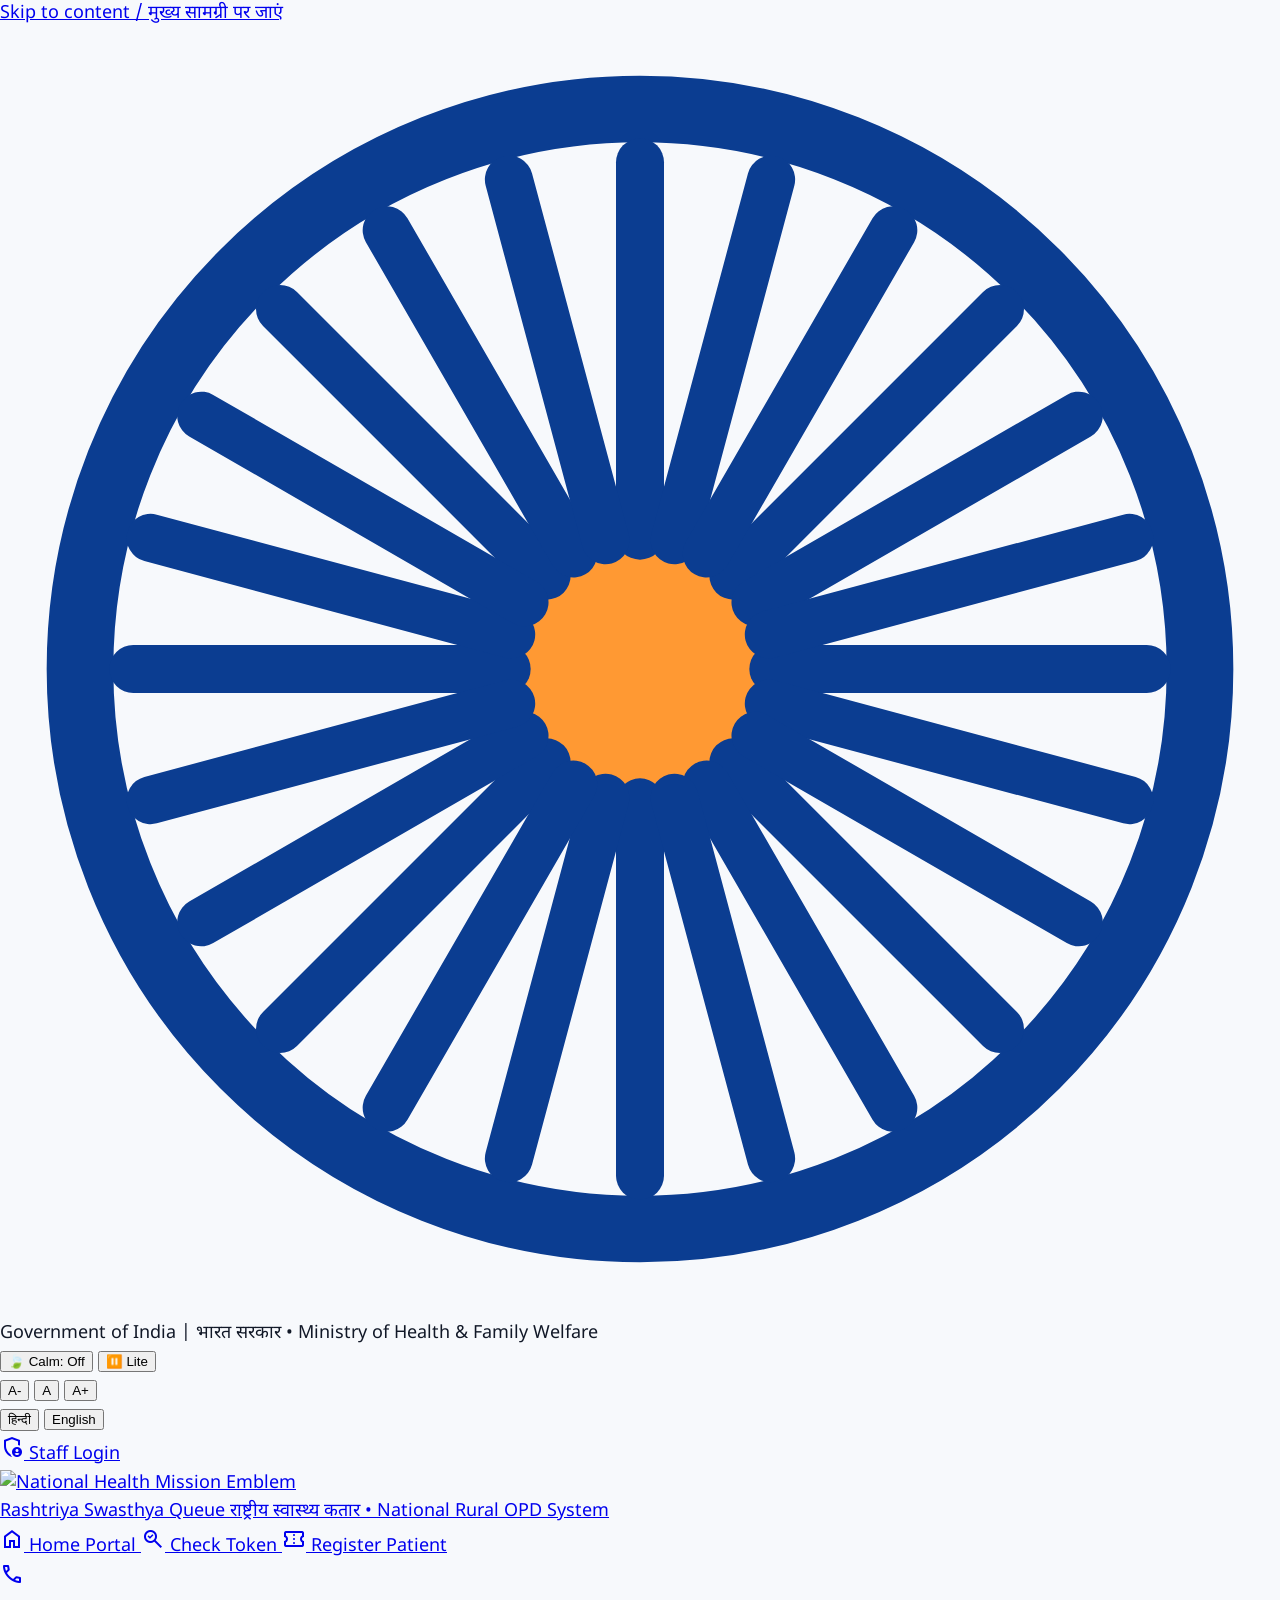
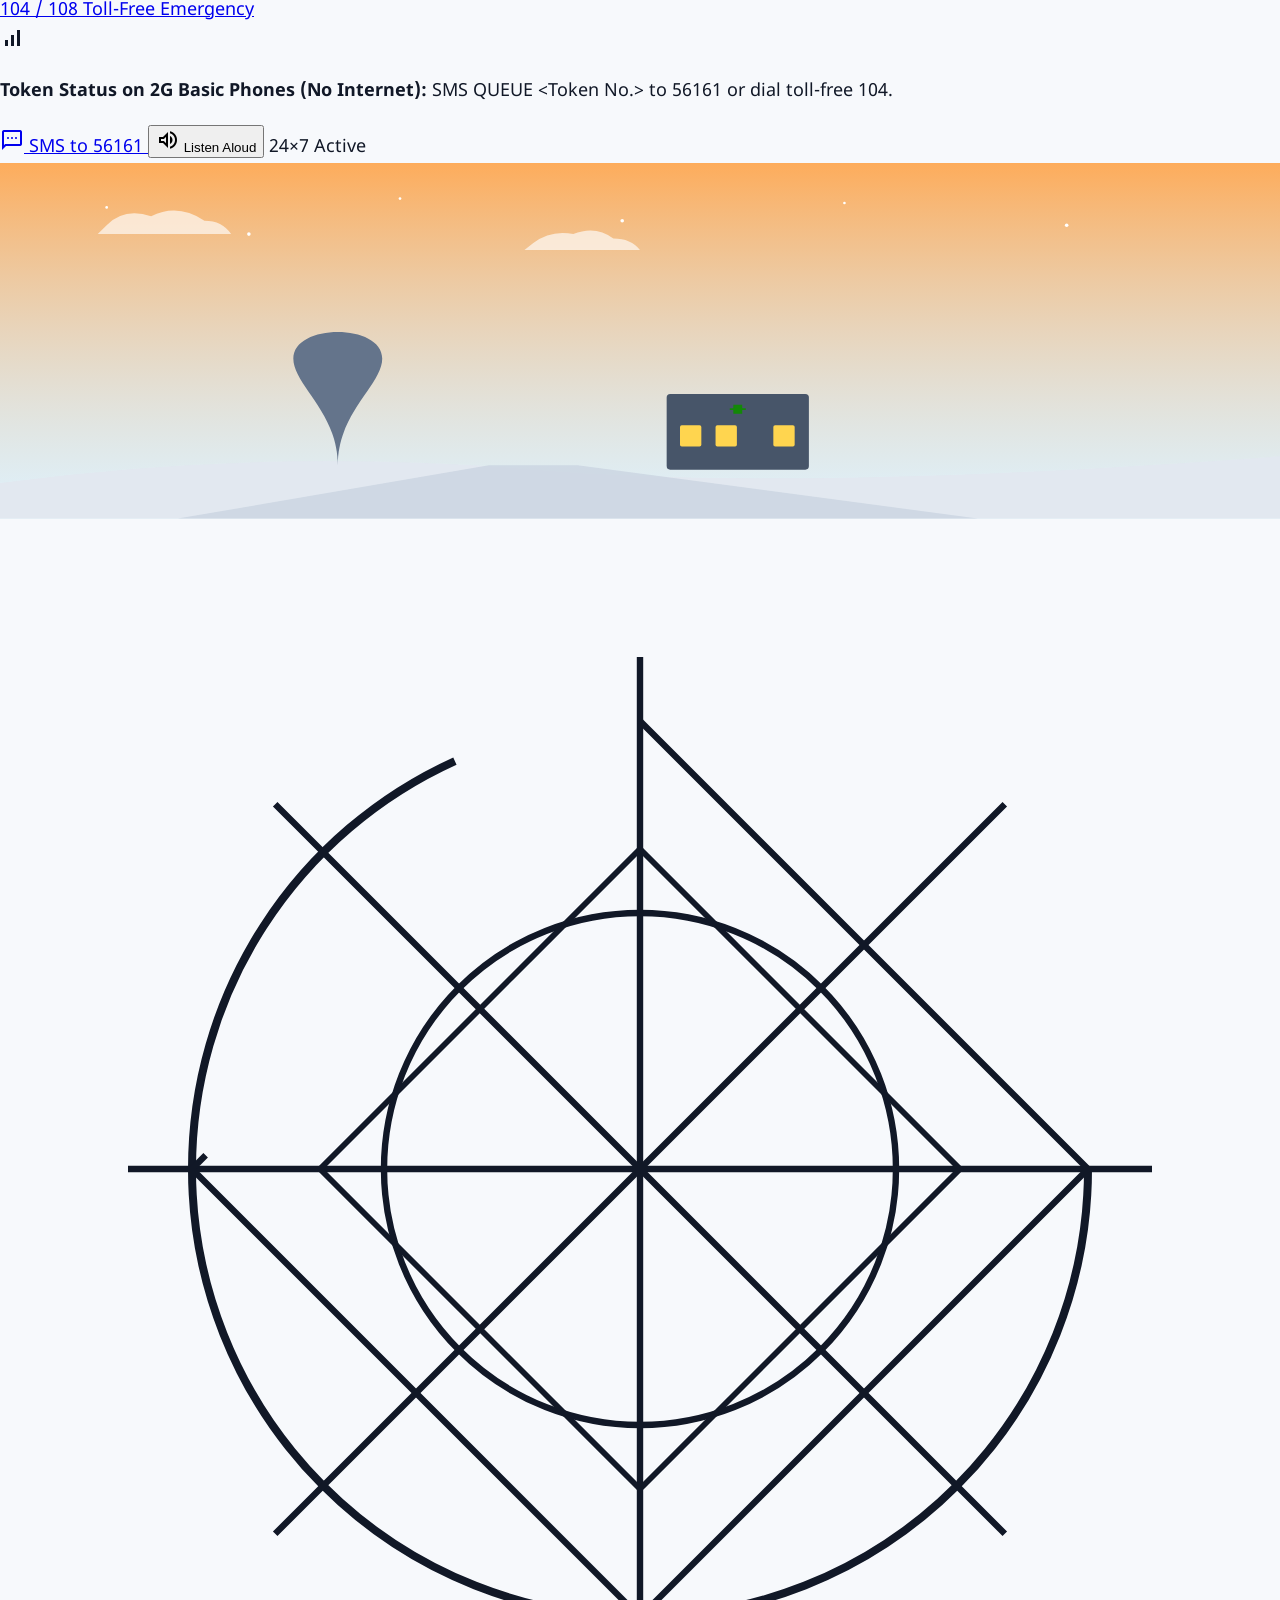
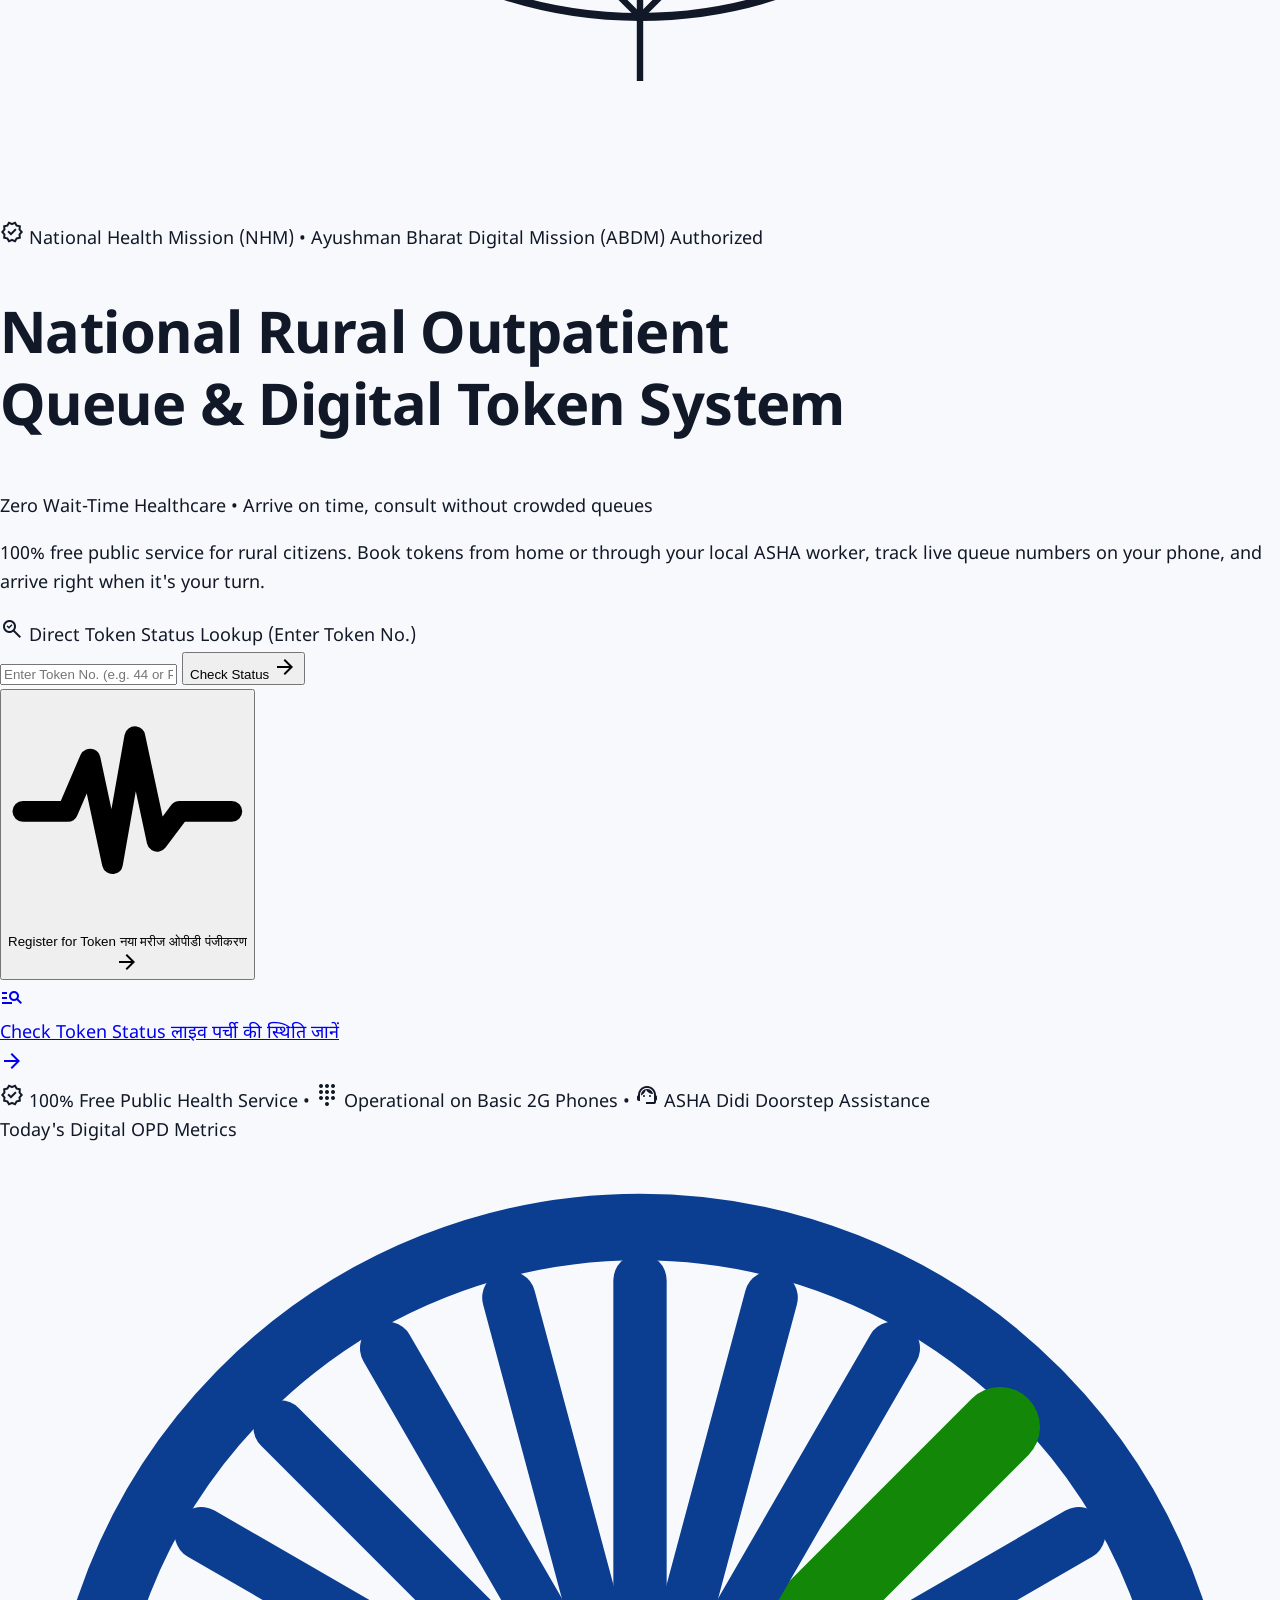
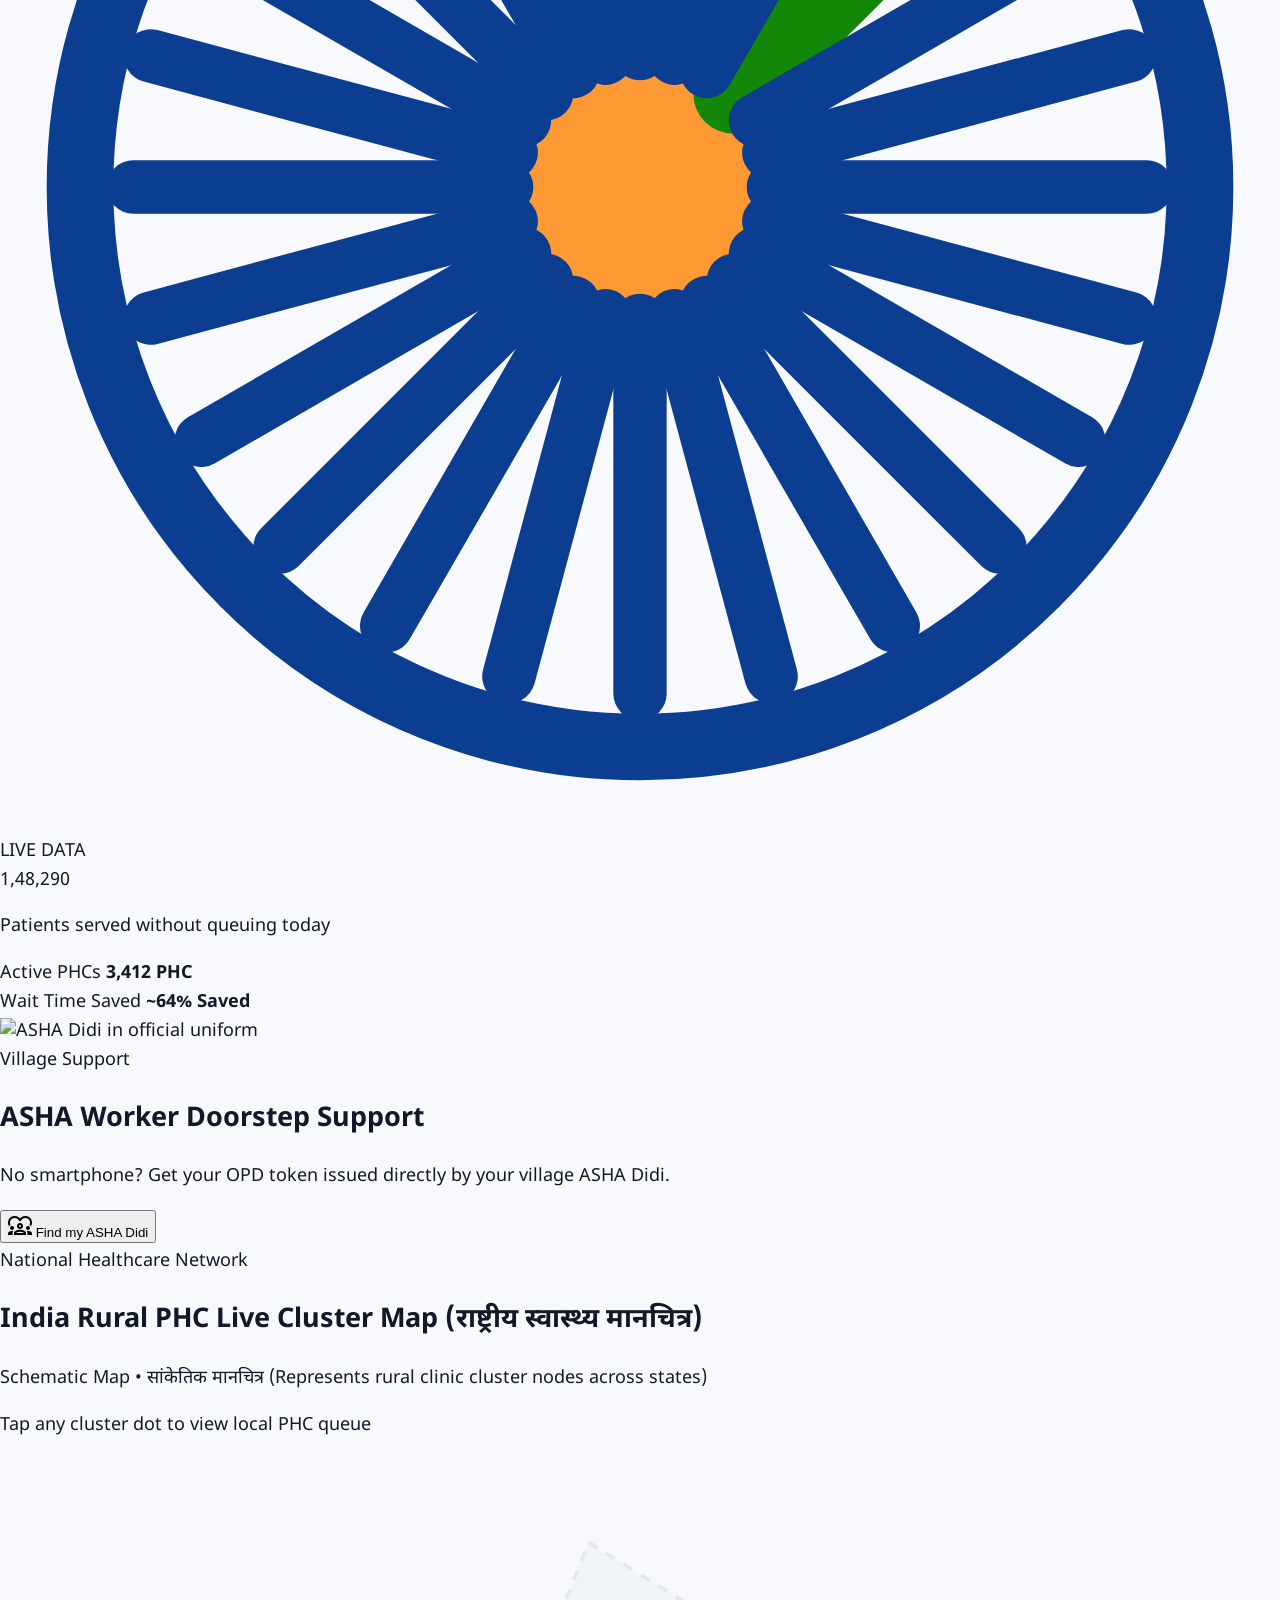
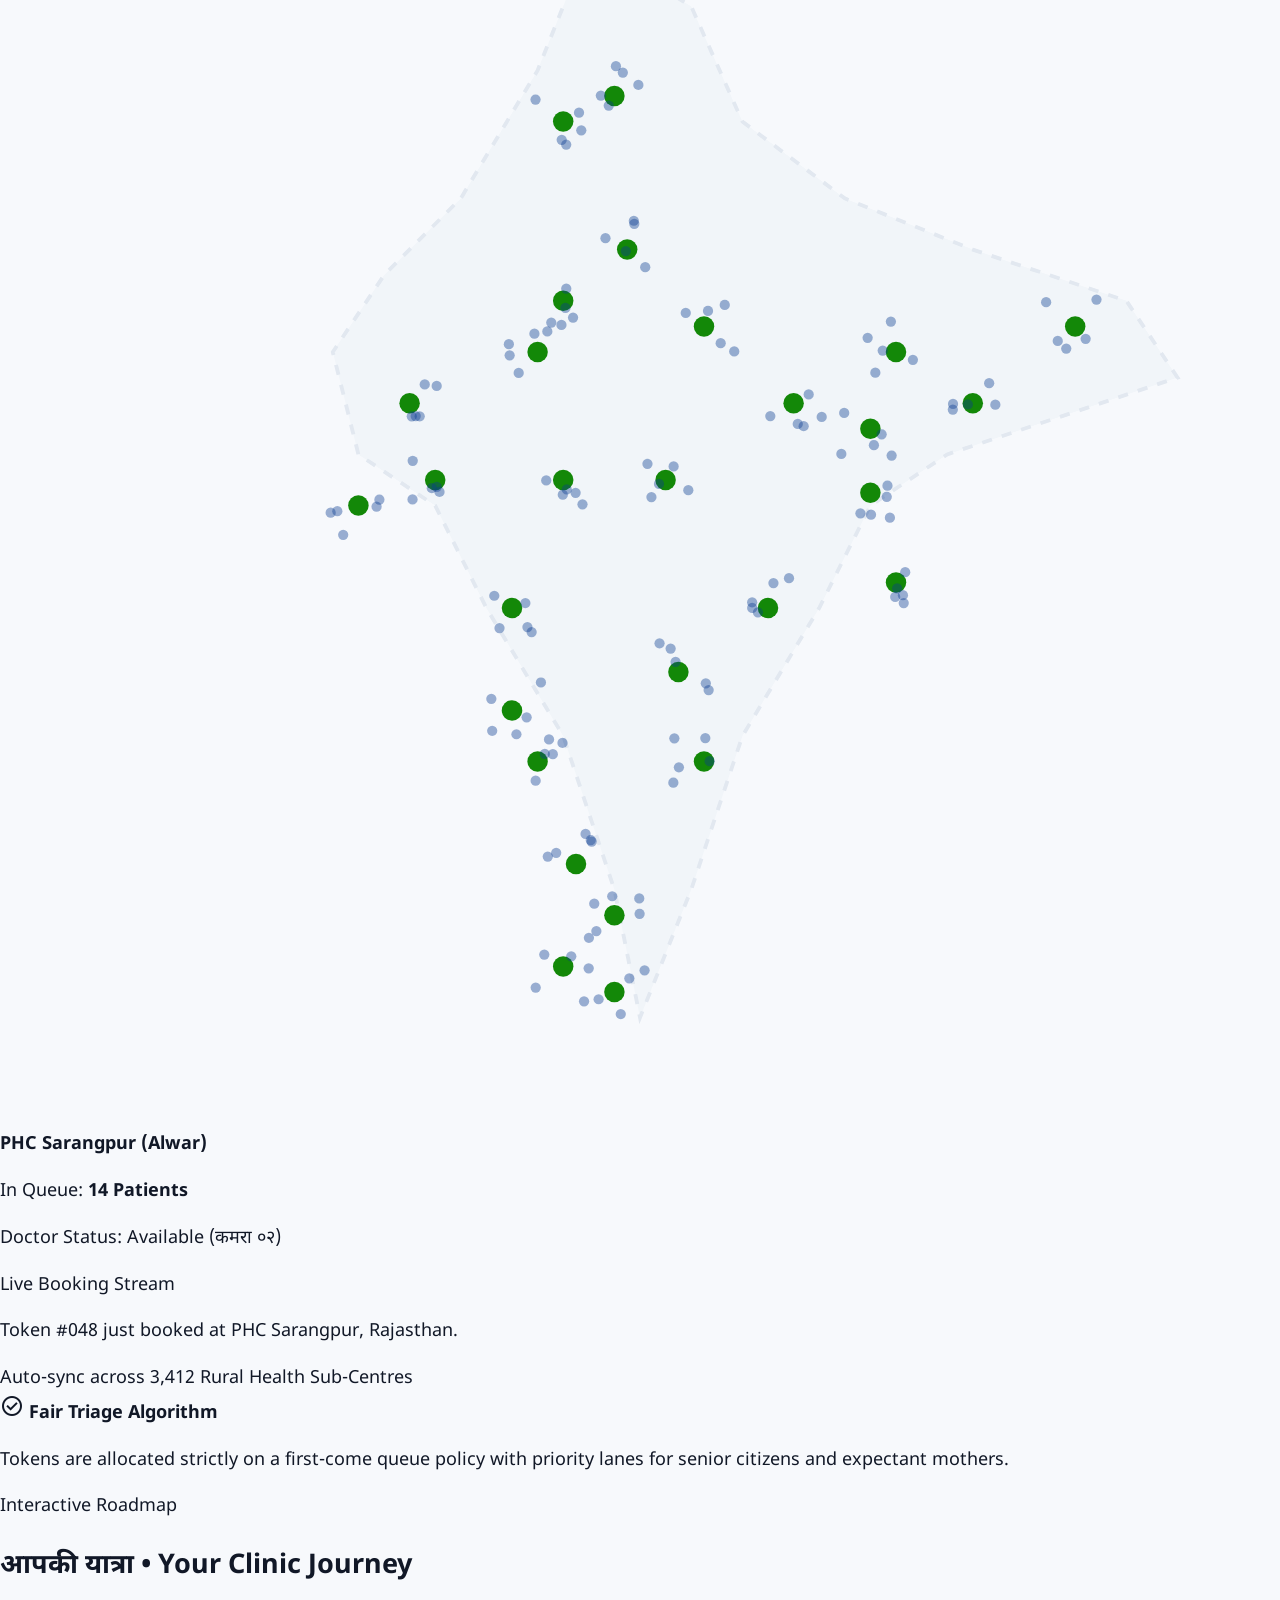
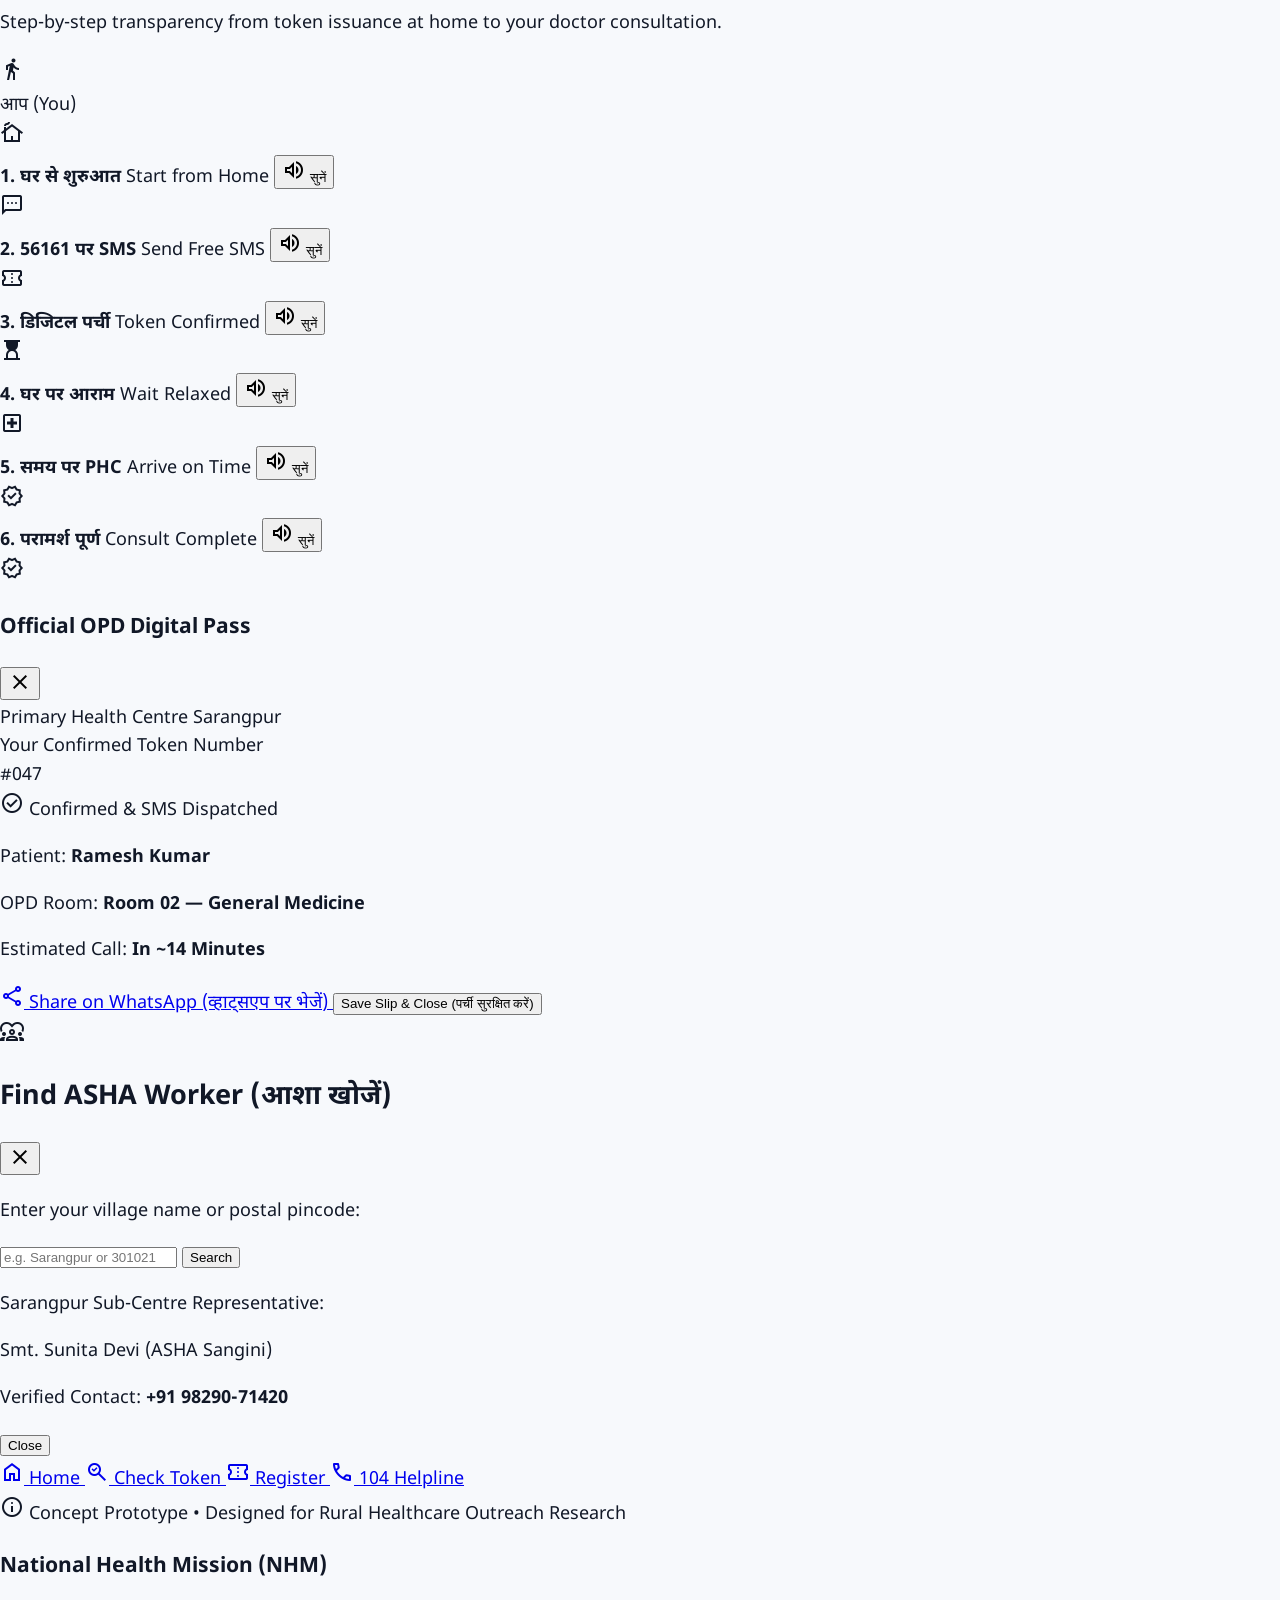
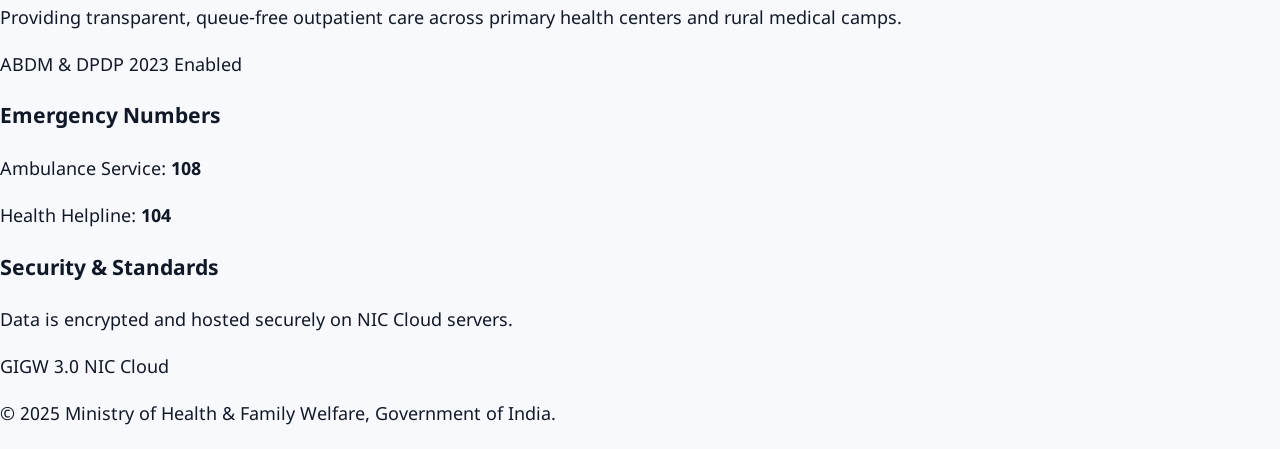
==== commit 7878eceb: "Add signature animations with performance tiers, Seva Chakra, India Dot Map, Village Sky Hero, Scrol" ====
--- a/idea/index.html
+++ b/idea/index.html
@@ -2,27 +2,24 @@
   =============================================================================
   Rashtriya Swasthya Queue (राष्ट्रीय स्वास्थ्य कतार)
   National Rural Outpatient Queue & Digital Token System
-  Senior UI/UX Redesign - Built for Rural Patients, Low Literacy & Low-End Phones
   
-  LIGHTWEIGHT ANIMATIONS FOR LOW-END ANDROID PHONES (Transform & Opacity Only):
-  1. "How it Works" Animated Steps: Phone + SMS bubble, paper token count-up to 042, person walks into clinic, animated dotted connecting line, speaker buttons.
-  2. Guiding Hand: Animated hand-pointer tapping next to Register CTA for 1st-time visitors (dismissed & saved).
-  3. Friendly ASHA Guide: SVG ASHA Didi in bottom corner with idle bob, arm waving, typewriter speech bubble & audio.
-  4. Animated Status Icons: Universal visual language (hourglass flip, ringing bell, pulsing stethoscope, busy amber, closed grey).
-  5. Your-Turn Alert: Full-width green banner sliding down, ringing bell, large token, vibration & voice alert.
-  6. Token Ticket Animation: Ticket unfolding, large digits, shine sweep, green SVG stroke draw, WhatsApp button bounce.
-  7. Queue Road Visual: Village-road strip with patients walking into clinic, user's token highlighted with pulsing saffron ring.
-  8. Form Helpers: Animated focus arrow, pop icon, green tick, error shake (translateX +-4px), village house progress bar.
-  9. Loading & Waiting (2G): Bouncing dots + heartbeat line, "Kripya pratiksha karein...", 5s slow network retry banner.
-  10. Seasonal Health Alerts: Mosquito (Dengue), Water drop (Clean water), Syringe (Vaccination) floating cards.
-  11. Helpline 108 Button: Large red round button with expanding ring (2s) & shake on tap.
-  12. Touch Feedback: Button ripple, scale(0.97) press, Web Audio soft tick, haptic pulse (navigator.vibrate(15)).
-  13. Page Transitions: Fade & slide up 12px over 250ms.
-  + Visible "Animations ON/OFF" toggle + visibilitychange battery saving.
+  SIGNATURE PERFORMANCE-TIERED ANIMATION SYSTEM:
+  STEP 0: Performance Tiers (full | lite | off), FPS Monitor (<40fps auto-downgrade),
+          Calm Mode (🍃) & Pause Animations Toggle, Battery Saving visibilitychange.
+  1. Seva Chakra: 24-spoke SVG wheel, rotates 24s, sequential 1-second spoke glow (24x7 Seva).
+  2. India Dot Map: Dotted schematic map of rural PHC clusters with breathing dots, random token ripples.
+  3. Village Sky Hero: Ambient SVG hero with time-of-day sky gradient (dawn/day/dusk/night), drifting clouds & clinic window glow.
+  4. Scroll Journey: "आपकी यात्रा / Your Journey" road with walking figure, 6 milestones, and audio buttons.
+  5. ECG-to-Tick Morph: ECG pulse wave across Register button morphing into green checkmark upon token issuance.
+  6. Rangoli Load Reveal: First-time geometric rangoli/kolam stroke drawing behind hero fading to 8% ambient opacity.
+  7. 3D Token Ticket: Perspective 3D tilt (mouse/DeviceOrientation +-8deg), odometer roll digits, shine sweep & WhatsApp share.
+  8. Success Celebration: 14 floating green pluses & diyas on token generation (full tier only).
+  9. Odometer Counters: Vertical rolling digit columns for OPD & PHC stats.
+  10. Meaningful Micro-Delight: Soft ripples, 2deg desktop card tilt, sliding saffron nav tab indicator, haptic pulses.
   =============================================================================
 -->
 <!DOCTYPE html>
-<html lang="en">
+<html lang="en" data-motion="full">
 <head>
   <meta charset="utf-8">
   <meta name="viewport" content="width=device-width, initial-scale=1.0">
@@ -36,7 +33,7 @@
   <link href="https://fonts.googleapis.com/css2?family=Inter:wght@400;500;600;700;800&family=Noto+Sans+Devanagari:wght@400;500;600;700;800&display=swap" rel="stylesheet">
   <link href="https://fonts.googleapis.com/css2?family=Material+Symbols+Outlined:opsz,wght,FILL,GRAD@20..48,100..700,0..1,-50..200" rel="stylesheet">
 
-  <!-- Tailwind CSS CDN for utility framework -->
+  <!-- Tailwind CSS CDN -->
   <script src="https://cdn.tailwindcss.com"></script>
 
   <style>
@@ -73,277 +70,169 @@
       -webkit-font-smoothing: antialiased;
     }
 
-    h1, h2, h3, h4, h5, h6 {
-      text-wrap: balance;
-    }
-
-    .hero-heading {
-      font-size: clamp(2rem, 5vw, 3.2rem);
-      line-height: 1.25;
-      letter-spacing: -0.01em;
-    }
-
-    .tap-target-48 {
-      min-height: 48px;
-      min-width: 48px;
-    }
-
-    .nav-tab-active {
-      background-color: var(--primary) !important;
-      color: #FFFFFF !important;
-      border-bottom: 4px solid var(--saffron) !important;
-    }
-
-    *:focus-visible {
-      outline: 3px solid var(--saffron) !important;
-      outline-offset: 2px !important;
-    }
-
-    /* 12. Touch Feedback Scale */
-    .btn-press:active {
-      transform: scale(0.97);
-    }
+    h1, h2, h3, h4, h5, h6 { text-wrap: balance; }
+    .hero-heading { font-size: clamp(2rem, 5vw, 3.2rem); line-height: 1.25; letter-spacing: -0.01em; }
+    .tap-target-48 { min-height: 48px; min-width: 48px; }
+    *:focus-visible { outline: 3px solid var(--saffron) !important; outline-offset: 2px !important; }
 
     /* =========================================================================
-       ANIMATIONS ENGINE (Hardware Accelerated, Transform & Opacity Only)
+       STEP 0: PERFORMANCE TIERS ARCHITECTURE (full | lite | off)
        ========================================================================= */
 
-    @media (prefers-reduced-motion: no-preference) {
-      /* 13. Page Transition Animation */
-      .page-enter {
-        animation: pageFadeUp 250ms cubic-bezier(0.16, 1, 0.3, 1) forwards;
-      }
-      @keyframes pageFadeUp {
-        0% { opacity: 0; transform: translateY(12px); }
-        100% { opacity: 1; transform: translateY(0); }
-      }
-
-      /* 1. "How it Works" Animated Dotted Line & Steps */
-      .dotted-line-draw {
-        stroke-dasharray: 8 6;
-        animation: dashMove 2.5s linear infinite;
-      }
-      @keyframes dashMove {
-        to { stroke-dashoffset: -28; }
-      }
-      .anim-sms-bubble {
-        animation: slideSms 2s ease-in-out infinite alternate;
-      }
-      @keyframes slideSms {
-        0% { transform: translateY(3px) scale(0.96); opacity: 0.85; }
-        100% { transform: translateY(-3px) scale(1); opacity: 1; }
-      }
-      .anim-token-slip {
-        animation: slipPop 3s cubic-bezier(0.34, 1.56, 0.64, 1) infinite;
-      }
-      @keyframes slipPop {
-        0%, 20% { transform: translateY(10px) scale(0.9); opacity: 0.4; }
-        40%, 80% { transform: translateY(0) scale(1); opacity: 1; }
-        100% { transform: translateY(-4px) scale(1); opacity: 1; }
-      }
-      .anim-walker {
-        animation: walkRight 3.2s ease-in-out infinite;
-      }
-      @keyframes walkRight {
-        0% { transform: translateX(-16px); opacity: 0.3; }
-        40%, 80% { transform: translateX(10px); opacity: 1; }
-        100% { transform: translateX(24px); opacity: 0; }
-      }
-
-      /* 2. Guiding Hand Tapping Animation (1.2s Loop) */
-      .guiding-hand {
-        animation: handTap 1.2s ease-in-out infinite;
-      }
-      @keyframes handTap {
-        0%, 100% { transform: translateY(0); }
-        50% { transform: translateY(6px); }
-      }
-
-      /* 3. Friendly ASHA Guide (Idle Bob 3s & Waving Arm) */
-      .asha-bob {
-        animation: ashaIdle 3s ease-in-out infinite;
-      }
-      @keyframes ashaIdle {
-        0%, 100% { transform: translateY(0); }
-        50% { transform: translateY(-4px); }
-      }
-      .asha-arm-wave {
-        transform-origin: 18px 24px;
-        animation: armWave 10s ease-in-out infinite;
-      }
-      @keyframes armWave {
-        0%, 85%, 100% { transform: rotate(0deg); }
-        88%, 94% { transform: rotate(14deg); }
-        91%, 97% { transform: rotate(-8deg); }
-      }
-
-      /* 4. Animated Status Icons */
-      .status-hourglass {
-        animation: flipHourglass 4s ease-in-out infinite;
-      }
-      @keyframes flipHourglass {
-        0%, 75% { transform: rotate(0deg); }
-        85%, 100% { transform: rotate(180deg); }
-      }
-      .status-bell {
-        transform-origin: top center;
-        animation: ringBell 2.5s ease-in-out infinite;
-      }
-      @keyframes ringBell {
-        0%, 65%, 100% { transform: rotate(0deg); }
-        70%, 80% { transform: rotate(12deg); }
-        75%, 85% { transform: rotate(-12deg); }
-      }
-      .status-stetho {
-        animation: pulseStetho 2s ease-in-out infinite;
-      }
-      @keyframes pulseStetho {
-        0%, 100% { transform: scale(1); opacity: 0.9; }
-        50% { transform: scale(1.1); opacity: 1; }
-      }
-
-      /* 6. Token Ticket Animation & Shine */
-      .ticket-shine {
-        position: relative;
-        overflow: hidden;
-      }
-      .ticket-shine::after {
-        content: '';
-        position: absolute;
-        top: -50%;
-        left: -60%;
-        width: 40%;
-        height: 200%;
-        background: linear-gradient(to right, transparent, rgba(255,255,255,0.45), transparent);
-        transform: rotate(25deg);
-        animation: shineSweep 4s ease-in-out infinite;
-      }
-      @keyframes shineSweep {
-        0%, 70% { left: -60%; }
-        100% { left: 140%; }
-      }
-      .whatsapp-bounce {
-        animation: gentleBounce 2s ease-in-out infinite;
-      }
-      @keyframes gentleBounce {
-        0%, 100% { transform: translateY(0); }
-        50% { transform: translateY(-3px); }
-      }
-
-      /* 7. Queue Road Visual (Saffron pulsing ring on user's token) */
-      .user-token-pulse {
-        animation: saffronRing 2s cubic-bezier(0.24, 0, 0.38, 1) infinite;
-      }
-      @keyframes saffronRing {
-        0% { box-shadow: 0 0 0 0 rgba(255, 153, 51, 0.7); }
-        70% { box-shadow: 0 0 0 10px rgba(255, 153, 51, 0); }
-        100% { box-shadow: 0 0 0 0 rgba(255, 153, 51, 0); }
-      }
-
-      /* 8. Form Helpers Error Shake */
-      .shake-error {
-        animation: inputShake 300ms ease-in-out;
-      }
-      @keyframes inputShake {
-        0%, 100% { transform: translateX(0); }
-        25% { transform: translateX(-4px); }
-        75% { transform: translateX(4px); }
-      }
-
-      /* 9. Loading Three Bouncing Dots */
-      .bounce-dot-1 { animation: dotBounce 1.2s infinite ease-in-out 0s; }
-      .bounce-dot-2 { animation: dotBounce 1.2s infinite ease-in-out 0.2s; }
-      .bounce-dot-3 { animation: dotBounce 1.2s infinite ease-in-out 0.4s; }
-      @keyframes dotBounce {
-        0%, 80%, 100% { transform: translateY(0); opacity: 0.6; }
-        40% { transform: translateY(-6px); opacity: 1; }
-      }
-
-      /* 10. Seasonal Health Alerts Float */
-      .float-alert-card {
-        animation: floatAlert 4s ease-in-out infinite;
-      }
-      @keyframes floatAlert {
-        0%, 100% { transform: translateY(0); }
-        50% { transform: translateY(-6px); }
-      }
-
-      /* 11. Helpline 108 Expanding Ring */
-      .ring-108 {
-        animation: pulse108 2s cubic-bezier(0.24, 0, 0.38, 1) infinite;
-      }
-      @keyframes pulse108 {
-        0% { transform: scale(1); opacity: 0.8; }
-        70% { transform: scale(1.4); opacity: 0; }
-        100% { transform: scale(1.4); opacity: 0; }
-      }
-      .shake-tap:active {
-        animation: tapShake 0.2s ease-in-out;
-      }
-      @keyframes tapShake {
-        0%, 100% { transform: scale(0.95); }
-        50% { transform: scale(0.95) rotate(4deg); }
-      }
-    }
-
-    /* Pause Animations Global Override (When OFF or Tab Hidden) */
-    html.motion-paused *,
-    html.motion-paused *::before,
-    html.motion-paused *::after {
+    /* 1. SEVA CHAKRA (24-spoke wheel rotating every 24s) */
+    html[data-motion="full"] .seva-chakra-wheel {
+      animation: rotateChakra 24s linear infinite;
+    }
+    @keyframes rotateChakra {
+      from { transform: rotate(0deg); }
+      to { transform: rotate(360deg); }
+    }
+
+    /* 2. INDIA DOT MAP RIPPLE */
+    html[data-motion="full"] .map-cluster-dot {
+      animation: dotBreathe 3s ease-in-out infinite alternate;
+    }
+    @keyframes dotBreathe {
+      0% { opacity: 0.5; transform: scale(0.9); }
+      100% { opacity: 1; transform: scale(1.15); }
+    }
+    .map-ripple-wave {
+      animation: mapRipple 2.2s cubic-bezier(0, 0.2, 0.8, 1) forwards;
+      pointer-events: none;
+    }
+    @keyframes mapRipple {
+      0% { r: 4; opacity: 0.9; stroke-width: 3; }
+      100% { r: 38; opacity: 0; stroke-width: 0.5; }
+    }
+
+    /* 3. VILLAGE SKY HERO CLOUDS */
+    html[data-motion="full"] .drift-cloud {
+      animation: cloudDrift 60s linear infinite;
+    }
+    @keyframes cloudDrift {
+      0% { transform: translateX(-150px); }
+      100% { transform: translateX(1100px); }
+    }
+    .star-twinkle {
+      animation: starTwinkle 3s ease-in-out infinite alternate;
+    }
+    @keyframes starTwinkle {
+      0% { opacity: 0.2; transform: scale(0.8); }
+      100% { opacity: 1; transform: scale(1.3); }
+    }
+
+    /* 4. SCROLL JOURNEY PERSON */
+    .journey-walker {
+      transition: transform 0.6s cubic-bezier(0.34, 1.56, 0.64, 1);
+    }
+
+    /* 6. RANGOLI LOAD REVEAL (2s stroke draw) */
+    .rangoli-path {
+      stroke-dasharray: 600;
+      stroke-dashoffset: 600;
+      animation: drawRangoli 2s ease-out forwards;
+    }
+    @keyframes drawRangoli {
+      to { stroke-dashoffset: 0; }
+    }
+
+    /* 7. 3D TICKET TILT */
+    .ticket-3d-wrap {
+      perspective: 800px;
+    }
+    .ticket-3d-card {
+      transition: transform 0.15s ease-out;
+      transform-style: preserve-3d;
+    }
+    .ticket-shine-sweep::after {
+      content: '';
+      position: absolute;
+      top: -50%;
+      left: -60%;
+      width: 40%;
+      height: 200%;
+      background: linear-gradient(to right, transparent, rgba(255,255,255,0.5), transparent);
+      transform: rotate(25deg);
+      animation: ticketShine 4s ease-in-out infinite;
+    }
+    @keyframes ticketShine {
+      0%, 70% { left: -60%; }
+      100% { left: 140%; }
+    }
+
+    /* 8. CELEBRATION FLOATING PLUS & DIYA ICONS */
+    .celebration-item {
+      position: absolute;
+      animation: floatCelebration 1.5s ease-out forwards;
+      pointer-events: none;
+    }
+    @keyframes floatCelebration {
+      0% { transform: translateY(0) scale(0.6); opacity: 1; }
+      100% { transform: translateY(-70px) scale(1.1); opacity: 0; }
+    }
+
+    /* 9. ODOMETER DIGIT ROLLER */
+    .odometer-digit {
+      display: inline-block;
+      overflow: hidden;
+      height: 1.15em;
+      line-height: 1.15em;
+    }
+    .odometer-ribbon {
+      display: flex;
+      flex-direction: column;
+      transition: transform 1s cubic-bezier(0.16, 1, 0.3, 1);
+    }
+
+    /* 10. CARD 2-DEGREE TILT ON DESKTOP HOVER */
+    @media (min-width: 1024px) {
+      html[data-motion="full"] .card-micro-tilt:hover {
+        transform: translateY(-4px) rotate(1.2deg);
+        box-shadow: 0 10px 25px -4px rgba(11, 61, 145, 0.12);
+      }
+    }
+    .card-micro-tilt {
+      transition: transform 0.25s ease, box-shadow 0.25s ease;
+    }
+
+    /* Button Ripple */
+    .ripple-target { position: relative; overflow: hidden; }
+    .ripple-ink {
+      position: absolute; border-radius: 50%; background: rgba(255, 255, 255, 0.35);
+      transform: scale(0); animation: rippleAnim 0.5s linear; pointer-events: none;
+    }
+    @keyframes rippleAnim { to { transform: scale(4); opacity: 0; } }
+
+    /* "LITE" TIER RESTRICTION */
+    html[data-motion="lite"] .seva-chakra-wheel,
+    html[data-motion="lite"] .drift-cloud,
+    html[data-motion="lite"] .star-twinkle,
+    html[data-motion="lite"] .map-cluster-dot,
+    html[data-motion="lite"] .card-micro-tilt:hover {
+      animation: none !important;
+      transform: none !important;
+    }
+
+    /* "OFF" / CALM MODE RESTRICTION */
+    html[data-motion="off"] *,
+    html[data-motion="off"] *::before,
+    html[data-motion="off"] *::after {
       animation: none !important;
       transition-duration: 0.01ms !important;
-    }
-
-    /* 12. Touch Feedback Button Ripple Effect */
-    .ripple-target {
-      position: relative;
-      overflow: hidden;
-    }
-    .ripple-ink {
-      position: absolute;
-      border-radius: 50%;
-      background: rgba(255, 255, 255, 0.35);
-      transform: scale(0);
-      animation: rippleAnim 0.5s linear;
-      pointer-events: none;
-    }
-    @keyframes rippleAnim {
-      to { transform: scale(4); opacity: 0; }
-    }
-
-    /* High Contrast Theme */
-    html.high-contrast {
-      --primary: #000000;
-      --primary-hover: #1f2937;
-      --saffron: #FFD700;
-      --success: #00E676;
-      --warning: #FFD700;
-      --danger: #FF1744;
-      --bg: #000000;
-      --surface: #121212;
-      --info-strip: #000000;
-      --info-text: #FFFF00;
-      --text-main: #FFFFFF;
-      --text-muted: #E5E7EB;
-      --border: #FFFFFF;
-    }
-    html.high-contrast body {
-      background-color: #000000 !important;
-      color: #FFFFFF !important;
-    }
-    html.high-contrast .bg-white,
-    html.high-contrast .bg-\[\#F7F9FC\],
-    html.high-contrast .bg-slate-50,
-    html.high-contrast .bg-blue-50,
-    html.high-contrast .bg-\[\#FFF4E0\] {
-      background-color: #121212 !important;
-      color: #FFFFFF !important;
-      border-color: #FFFFFF !important;
+      transform: none !important;
+    }
+
+    @media (prefers-reduced-motion: reduce) {
+      *, *::before, *::after {
+        animation-duration: 0.01ms !important;
+        animation-iteration-count: 1 !important;
+        transition-duration: 0.01ms !important;
+      }
     }
   </style>
 </head>
 
-<body class="flex flex-col min-h-screen relative page-enter">
+<body class="flex flex-col min-h-screen relative overflow-x-hidden">
 
   <!-- Accessibility Skip-to-Content Link -->
   <a href="#main-content" class="sr-only focus:not-sr-only focus:fixed focus:top-2 focus:left-2 focus:z-[100] focus:bg-[#FF9933] focus:text-[#0B3D91] focus:font-extrabold focus:px-4 focus:py-2 focus:rounded-md focus:shadow-xl focus:border-2 focus:border-[#0B3D91]">
@@ -351,38 +240,9 @@
   </a>
 
   <!-- =========================================================================
-       5. YOUR-TURN ALERT BANNER (Slides down when user's token is called)
-       ========================================================================= -->
-  <div id="your-turn-banner" class="w-full bg-[#138808] text-white px-4 py-3 shadow-xl transform -translate-y-full transition-transform duration-500 z-[90] fixed top-0 left-0 right-0 hidden" role="alert" aria-live="assertive">
-    <div class="max-w-7xl mx-auto flex items-center justify-between gap-3 flex-wrap">
-      <div class="flex items-center gap-3">
-        <div class="w-10 h-10 rounded-full bg-white text-[#138808] flex items-center justify-center shrink-0 status-bell shadow-sm">
-          <span class="material-symbols-outlined text-[26px]">notifications_active</span>
-        </div>
-        <div>
-          <span class="text-xs uppercase tracking-wider font-extrabold text-green-100">Live Turn Alert • आपकी बारी आ गई है!</span>
-          <p class="text-lg sm:text-xl font-extrabold leading-tight">
-            Token <span class="bg-white text-[#138808] px-2 py-0.5 rounded-md font-black" id="called-token-num">#044</span> — Please proceed to Doctor Room 02 (कक्ष सं. ०२)
-          </p>
-        </div>
-      </div>
-      <div class="flex items-center gap-2">
-        <button type="button" onclick="speakYourTurn()" class="px-3 py-1.5 rounded-lg bg-white/20 hover:bg-white/30 text-white font-bold text-xs flex items-center gap-1">
-          <span class="material-symbols-outlined text-[16px]">volume_up</span>
-          <span>सुने (Listen)</span>
-        </button>
-        <button type="button" onclick="closeYourTurnAlert()" class="w-8 h-8 rounded-full hover:bg-white/20 flex items-center justify-center text-white" aria-label="Dismiss alert">
-          <span class="material-symbols-outlined text-[20px]">close</span>
-        </button>
-      </div>
-    </div>
-  </div>
-
-  <!-- =========================================================================
-       HEADER LAYER A: Thin 36px Government Strip with Animations ON/OFF Toggle
+       STEP 0 & HEADER LAYER A: Thin 36px Gov Strip with CALM MODE (🍃) & PAUSE
        ========================================================================= -->
   <div class="w-full bg-[#EBF2FA] border-b border-gray-300 text-gray-800 text-[14px] sm:text-[15px] select-none min-h-[36px] flex flex-col justify-center">
-    <!-- Top Tricolor Thin Strip -->
     <div class="w-full h-[3px] flex shrink-0">
       <div class="flex-1 bg-[#FF9933]"></div>
       <div class="flex-1 bg-[#FFFFFF]"></div>
@@ -390,39 +250,77 @@
     </div>
     
     <div class="max-w-7xl mx-auto w-full px-3 sm:px-6 py-1 flex items-center justify-between flex-wrap gap-2">
-      <!-- Gov Identity Left -->
+      <!-- Gov Identity + 1. Mini Seva Chakra in Header -->
       <div class="flex items-center gap-2 font-semibold">
-        <span class="w-2.5 h-2.5 rounded-full bg-[#138808]"></span>
+        <!-- 1. Mini Seva Chakra (24-spoke live emblem) -->
+        <div class="w-5 h-5 flex items-center justify-center shrink-0 cursor-help" title="24×7 Seva Chakra • अविरत स्वास्थ्य सेवा">
+          <svg class="w-5 h-5 seva-chakra-wheel" viewBox="0 0 48 48" fill="none">
+            <circle cx="24" cy="24" r="21" stroke="#0B3D91" stroke-width="2.5" />
+            <circle cx="24" cy="24" r="5" fill="#FF9933" />
+            <g stroke="#0B3D91" stroke-width="1.8" stroke-linecap="round">
+              <!-- 24 Spokes spaced at 15 degrees -->
+              <line x1="24" y1="5" x2="24" y2="19" />
+              <line x1="24" y1="29" x2="24" y2="43" />
+              <line x1="5" y1="24" x2="19" y2="24" />
+              <line x1="29" y1="24" x2="43" y2="24" />
+              <line x1="10.5" y1="10.5" x2="20.5" y2="20.5" />
+              <line x1="27.5" y1="27.5" x2="37.5" y2="37.5" />
+              <line x1="37.5" y1="10.5" x2="27.5" y2="20.5" />
+              <line x1="20.5" y1="27.5" x2="10.5" y2="37.5" />
+              <line x1="24" y1="5" x2="24" y2="19" transform="rotate(15 24 24)" />
+              <line x1="24" y1="5" x2="24" y2="19" transform="rotate(30 24 24)" />
+              <line x1="24" y1="5" x2="24" y2="19" transform="rotate(60 24 24)" />
+              <line x1="24" y1="5" x2="24" y2="19" transform="rotate(75 24 24)" />
+              <line x1="24" y1="5" x2="24" y2="19" transform="rotate(105 24 24)" />
+              <line x1="24" y1="5" x2="24" y2="19" transform="rotate(120 24 24)" />
+              <line x1="24" y1="5" x2="24" y2="19" transform="rotate(150 24 24)" />
+              <line x1="24" y1="5" x2="24" y2="19" transform="rotate(165 24 24)" />
+              <line x1="24" y1="5" x2="24" y2="19" transform="rotate(195 24 24)" />
+              <line x1="24" y1="5" x2="24" y2="19" transform="rotate(210 24 24)" />
+              <line x1="24" y1="5" x2="24" y2="19" transform="rotate(240 24 24)" />
+              <line x1="24" y1="5" x2="24" y2="19" transform="rotate(255 24 24)" />
+              <line x1="24" y1="5" x2="24" y2="19" transform="rotate(285 24 24)" />
+              <line x1="24" y1="5" x2="24" y2="19" transform="rotate(300 24 24)" />
+              <line x1="24" y1="5" x2="24" y2="19" transform="rotate(330 24 24)" />
+              <line x1="24" y1="5" x2="24" y2="19" transform="rotate(345 24 24)" />
+            </g>
+          </svg>
+        </div>
         <span class="text-[#0B3D91] font-bold">Government of India</span>
         <span class="text-gray-400">|</span>
         <span class="text-gray-700">भारत सरकार</span>
         <span class="hidden lg:inline text-gray-500 font-normal">• Ministry of Health &amp; Family Welfare</span>
       </div>
 
-      <!-- Controls & Animations ON/OFF Toggle (User Requirement) -->
-      <div class="flex items-center gap-2 sm:gap-3 ml-auto">
-        <!-- Visible Animations ON/OFF Toggle -->
+      <!-- Controls: Calm Mode (🍃), Pause (WCAG 2.2.2), Font, Lang, Staff -->
+      <div class="flex items-center gap-2 sm:gap-2.5 ml-auto">
+        
+        <!-- STEP 0: Calm Mode Toggle (Leaf Icon 🍃) -->
         <button type="button" 
-                id="motion-toggle-btn" 
-                onclick="toggleMotionEngine()" 
-                class="flex items-center gap-1.5 bg-white hover:bg-gray-100 border border-gray-300 px-2.5 py-0.5 rounded text-xs font-bold text-gray-800 shadow-xs transition-colors" 
-                title="Toggle smooth animations ON/OFF">
-          <span class="w-2 h-2 rounded-full bg-emerald-500" id="motion-dot"></span>
-          <span id="motion-text">Animations: ON</span>
+                id="calm-mode-btn" 
+                onclick="toggleCalmMode()" 
+                class="flex items-center gap-1 bg-white hover:bg-gray-100 border border-gray-300 px-2 py-0.5 rounded text-xs font-bold text-gray-800 shadow-xs transition-colors" 
+                title="Calm Mode (Reduces all animations for low sensory load)">
+          <span>🍃</span>
+          <span class="hidden sm:inline" id="calm-text">Calm: Off</span>
         </button>
 
-        <!-- Root Font Resizer A- / A / A+ -->
+        <!-- STEP 0: Pause Animations Button (WCAG 2.2.2) -->
+        <button type="button" 
+                id="motion-pause-btn" 
+                onclick="toggleMotionPause()" 
+                class="flex items-center gap-1 bg-white hover:bg-gray-100 border border-gray-300 px-2 py-0.5 rounded text-xs font-bold text-gray-800 shadow-xs transition-colors" 
+                title="Pause or resume live animations">
+          <span id="motion-pause-icon">⏸️</span>
+          <span class="hidden sm:inline" id="motion-tier-label">Full</span>
+        </button>
+
+        <!-- Font Resizer A- / A / A+ -->
         <div class="flex items-center bg-white border border-gray-300 rounded shadow-xs" role="group" aria-label="Font Size Controls">
           <button type="button" onclick="changeFontSize('small')" class="px-2 py-0.5 font-bold hover:bg-gray-100 border-r border-gray-200 text-xs" title="Decrease font size">A-</button>
           <button type="button" onclick="changeFontSize('normal')" class="px-2 py-0.5 font-bold hover:bg-gray-100 border-r border-gray-200 text-sm" title="Default font size">A</button>
           <button type="button" onclick="changeFontSize('large')" class="px-2 py-0.5 font-bold hover:bg-gray-100 text-base" title="Increase font size">A+</button>
         </div>
-
-        <!-- High Contrast Mode Toggle -->
-        <button type="button" onclick="toggleHighContrast()" id="contrast-btn" class="flex items-center gap-1 bg-white hover:bg-gray-100 border border-gray-300 px-2 py-0.5 rounded text-xs font-bold text-gray-800" title="High Contrast Mode">
-          <span>🌓</span>
-          <span class="hidden sm:inline">Contrast</span>
-        </button>
 
         <!-- Language Switcher (Default English) -->
         <div class="flex items-center bg-white border border-gray-300 rounded overflow-hidden text-xs font-bold shadow-xs">
@@ -458,7 +356,7 @@
         </div>
       </a>
 
-      <!-- Desktop Nav Tabs -->
+      <!-- Desktop Nav Tabs with 10. Sliding Saffron Underline Effect -->
       <nav class="hidden md:flex items-center gap-2" aria-label="Desktop Primary Navigation">
         <a href="index.html" class="nav-tab-active flex items-center gap-1.5 px-4 py-2.5 rounded-t-md font-bold text-base transition-colors" aria-current="page">
           <span class="material-symbols-outlined text-[20px]">home</span>
@@ -489,7 +387,6 @@
   <section aria-label="Offline 2G SMS Assistance Banner" class="w-full bg-[#FFF4E0] border-b-2 border-[#F5A623] text-[#5A3A00] py-3 px-3 sm:px-6 min-h-[56px] flex items-center z-10 relative">
     <div class="max-w-7xl mx-auto w-full flex flex-wrap items-center justify-between gap-3">
       
-      <!-- Notice Text & 2G Instruction -->
       <div class="flex items-center gap-2 sm:gap-3 flex-1 min-w-[280px]">
         <div class="w-8 h-8 rounded-full bg-[#F5A623]/20 flex items-center justify-center shrink-0">
           <span class="material-symbols-outlined text-[#5A3A00] text-[20px]">signal_cellular_alt</span>
@@ -500,7 +397,6 @@
         </p>
       </div>
 
-      <!-- Action Chips Strip -->
       <div class="flex items-center gap-2 flex-wrap shrink-0">
         <a href="sms:56161?body=QUEUE%20" class="btn-press ripple-target inline-flex items-center gap-1.5 bg-white border border-[#F5A623] text-[#5A3A00] px-3 py-1.5 rounded-full font-bold text-sm shadow-xs hover:bg-amber-50" aria-label="Send SMS to 56161">
           <span class="material-symbols-outlined text-[18px] text-[#0B3D91]">sms</span>
@@ -525,12 +421,90 @@
        ========================================================================= -->
   <main id="main-content" class="flex-1 w-full pb-24 md:pb-12 relative">
     
-    <!-- HERO SECTION WITH 2. GUIDING HAND POINTER -->
-    <section class="w-full bg-white border-b border-gray-200 py-8 sm:py-12 px-3 sm:px-6 relative overflow-hidden">
+    <!-- =======================================================================
+         3. VILLAGE SKY HERO & 6. RANGOLI LOAD REVEAL BACKGROUND
+         - Village SVG silhouette, trees, PHC building with glowing warm windows
+         - Dynamic sky gradient according to local time: dawn / day / dusk / night
+         - 6. Symmetric Rangoli/Kolam stroke reveal on first visit (8% permanent opacity)
+         ======================================================================= -->
+    <section class="w-full bg-white border-b border-gray-200 py-8 sm:py-12 px-3 sm:px-6 relative overflow-hidden" id="hero-section">
       
+      <!-- 3. Dynamic Village Sky Background (15% Opacity behind text) -->
+      <div class="absolute inset-0 pointer-events-none select-none z-0 opacity-15 overflow-hidden transition-colors duration-1000" id="village-sky-container">
+        <!-- SVG Sky, Village, PHC Building & Stars -->
+        <svg class="w-full h-full" preserveAspectRatio="xMidYMid slice" viewBox="0 0 1440 400" fill="none">
+          <defs>
+            <linearGradient id="skyGradDawn" x1="0" y1="0" x2="0" y2="1">
+              <stop offset="0%" stop-color="#FF9933" stop-opacity="0.8"/>
+              <stop offset="100%" stop-color="#BAE6FD" stop-opacity="0.4"/>
+            </linearGradient>
+            <linearGradient id="skyGradDay" x1="0" y1="0" x2="0" y2="1">
+              <stop offset="0%" stop-color="#38BDF8" stop-opacity="0.6"/>
+              <stop offset="100%" stop-color="#FFFFFF" stop-opacity="0.2"/>
+            </linearGradient>
+            <linearGradient id="skyGradDusk" x1="0" y1="0" x2="0" y2="1">
+              <stop offset="0%" stop-color="#F59E0B" stop-opacity="0.8"/>
+              <stop offset="100%" stop-color="#4338CA" stop-opacity="0.6"/>
+            </linearGradient>
+            <linearGradient id="skyGradNight" x1="0" y1="0" x2="0" y2="1">
+              <stop offset="0%" stop-color="#0F172A" stop-opacity="0.95"/>
+              <stop offset="100%" stop-color="#1E1B4B" stop-opacity="0.8"/>
+            </linearGradient>
+          </defs>
+
+          <!-- Sky Canvas Rectangle -->
+          <rect width="1440" height="400" fill="url(#skyGradDay)" id="sky-gradient-rect" />
+
+          <!-- Twinkling Night Stars (Displayed in night mode) -->
+          <g id="night-stars-group" class="hidden">
+            <circle cx="120" cy="50" r="1.5" fill="#FFF" class="star-twinkle" />
+            <circle cx="280" cy="80" r="2" fill="#FFF" class="star-twinkle" style="animation-delay: 0.7s;" />
+            <circle cx="450" cy="40" r="1.5" fill="#FFF" class="star-twinkle" style="animation-delay: 1.4s;" />
+            <circle cx="700" cy="65" r="2" fill="#FFF" class="star-twinkle" style="animation-delay: 0.3s;" />
+            <circle cx="950" cy="45" r="1.5" fill="#FFF" class="star-twinkle" style="animation-delay: 1.8s;" />
+            <circle cx="1200" cy="70" r="2" fill="#FFF" class="star-twinkle" style="animation-delay: 1.1s;" />
+          </g>
+
+          <!-- Drifting Clouds (60s loop) -->
+          <g class="drift-cloud" opacity="0.65">
+            <path d="M120 70 Q140 50 170 60 Q200 45 230 65 Q250 65 260 80 L110 80 Z" fill="#FFFFFF" />
+            <path d="M600 90 Q620 75 645 80 Q670 70 690 85 Q710 85 720 98 L590 98 Z" fill="#FFFFFF" />
+          </g>
+
+          <!-- Village Landscape: Hill, Tree, Hut, PHC Clinic & Road -->
+          <path d="M0 360 Q300 320 600 345 T1440 330 L1440 400 L0 400 Z" fill="#E2E8F0" />
+          <!-- Road -->
+          <path d="M200 400 L550 340 L650 340 L1100 400 Z" fill="#CBD5E1" opacity="0.8" />
+          <!-- Banyan Tree Silhouette -->
+          <path d="M380 340 C380 280 330 250 330 220 C330 180 430 180 430 220 C430 250 380 280 380 340 Z" fill="#64748B" />
+          <!-- PHC Clinic Building Silhouette -->
+          <rect x="750" y="260" width="160" height="85" rx="4" fill="#475569" />
+          <!-- Red/Green Cross Emblem on Clinic -->
+          <path d="M825 272 H835 V282 H825 Z M821 276 H839 V278 H821 Z" fill="#138808" />
+          <!-- 3. PHC Windows Glowing Warm Yellow when Doctor Available -->
+          <rect x="765" y="295" width="24" height="24" rx="2" fill="#FFD54F" id="phc-window-1" />
+          <rect x="805" y="295" width="24" height="24" rx="2" fill="#FFD54F" id="phc-window-2" />
+          <rect x="870" y="295" width="24" height="24" rx="2" fill="#FFD54F" id="phc-window-3" />
+        </svg>
+      </div>
+
+      <!-- 6. Symmetric Rangoli / Kolam Load Reveal (First visit only, 8% permanent opacity) -->
+      <div class="absolute inset-0 pointer-events-none select-none z-0 flex items-center justify-center opacity-8 overflow-hidden" id="rangoli-container">
+        <svg class="w-[450px] h-[450px] text-[#0B3D91]" viewBox="0 0 400 400" fill="none">
+          <!-- Geometric Kolam Line Pattern with stroke-dashoffset -->
+          <circle cx="200" cy="200" r="140" stroke="currentColor" stroke-width="2.5" class="rangoli-path" />
+          <circle cx="200" cy="200" r="80" stroke="currentColor" stroke-width="2" class="rangoli-path" />
+          <path d="M200 40 L200 360 M40 200 L360 200" stroke="currentColor" stroke-width="2" class="rangoli-path" />
+          <path d="M86 86 L314 314 M86 314 L314 86" stroke="currentColor" stroke-width="2" class="rangoli-path" />
+          <polygon points="200,60 340,200 200,340 60,200" stroke="currentColor" stroke-width="2" fill="none" class="rangoli-path" />
+          <polygon points="200,100 300,200 200,300 100,200" stroke="currentColor" stroke-width="1.8" fill="none" class="rangoli-path" />
+        </svg>
+      </div>
+
+      <!-- Hero Main Content Grid -->
       <div class="max-w-7xl mx-auto grid grid-cols-1 lg:grid-cols-12 gap-8 items-start relative z-10">
         
-        <!-- Left Column: Hero Copy & CTAs -->
+        <!-- Left Column: Copy & Interactive 5. ECG-to-Tick Morph CTA -->
         <div class="lg:col-span-8 flex flex-col justify-center">
           
           <div class="inline-flex items-center gap-2 px-3 py-1 bg-blue-50 border border-blue-200 rounded-full text-[#0B3D91] font-bold text-xs sm:text-sm mb-4 w-fit">
@@ -570,30 +544,39 @@
             <div id="quick-check-alert" class="hidden mt-3 p-3 bg-white border-l-4 border-[#138808] rounded shadow-xs text-sm font-bold text-gray-800"></div>
           </div>
 
-          <!-- PRIMARY CTAS + 2. GUIDING HAND POINTER FOR FIRST-TIME VISITORS -->
+          <!-- PRIMARY CTAS + 5. ECG-TO-TICK MORPH BUTTON -->
           <div class="grid grid-cols-1 sm:grid-cols-2 gap-4 max-w-2xl relative">
             
-            <!-- CTA 1: Register -->
-            <div class="relative">
-              <a href="register.html" 
-                 id="register-cta-btn" 
-                 onclick="dismissGuidingHand()" 
-                 class="ripple-target btn-press min-h-[64px] px-5 bg-[#0B3D91] hover:bg-[#082d6c] text-white rounded-xl shadow-lg flex items-center gap-3.5 border-2 border-[#0B3D91] transition-all group w-full">
-                <div class="w-12 h-12 rounded-lg bg-white/15 flex items-center justify-center shrink-0">
-                  <span class="material-symbols-outlined text-[30px] text-white">add_circle</span>
+            <!-- 5. REGISTER BUTTON WITH ECG-TO-TICK MORPH & 8. CELEBRATION TRIGGER -->
+            <div class="relative" id="register-cta-wrap">
+              <button type="button" 
+                      id="register-morph-btn" 
+                      onclick="triggerEcgMorphAndBook()" 
+                      class="ripple-target btn-press min-h-[64px] px-5 bg-[#0B3D91] hover:bg-[#082d6c] text-white rounded-xl shadow-lg flex items-center gap-3.5 border-2 border-[#0B3D91] transition-all group w-full relative overflow-hidden">
+                
+                <!-- 5. SVG ECG Line that Morphs into Checkmark -->
+                <div class="w-12 h-12 rounded-lg bg-white/15 flex items-center justify-center shrink-0" id="morph-icon-box">
+                  <svg class="w-8 h-8 text-emerald-400" viewBox="0 0 32 32" fill="none" id="ecg-morph-svg">
+                    <!-- ECG Path (8 matching points for smooth morph) -->
+                    <path id="morph-path" 
+                          d="M 2 16 L 8 16 L 11 9 L 14 23 L 17 6 L 20 20 L 23 16 L 30 16" 
+                          stroke="currentColor" 
+                          stroke-width="2.8" 
+                          stroke-linecap="round" 
+                          stroke-linejoin="round" />
+                  </svg>
                 </div>
+
                 <div class="flex flex-col text-left leading-tight py-1 flex-1">
-                  <span class="text-xl sm:text-[20px] font-extrabold" data-i18n="cta_register_title">Register for Token</span>
-                  <span class="text-xs text-blue-100 font-medium mt-0.5" data-i18n="cta_register_sub">नया मरीज ओपीडी पंजीकरण</span>
+                  <span class="text-xl sm:text-[20px] font-extrabold" id="cta-reg-title" data-i18n="cta_register_title">Register for Token</span>
+                  <span class="text-xs text-blue-100 font-medium mt-0.5" id="cta-reg-sub" data-i18n="cta_register_sub">नया मरीज ओपीडी पंजीकरण</span>
                 </div>
-                <span class="material-symbols-outlined text-[22px] text-white group-hover:translate-x-1 transition-transform">arrow_forward</span>
-              </a>
-
-              <!-- 2. GUIDING HAND: Gently taps next to Register button for first-time visitors (saved in localStorage) -->
-              <div id="guiding-hand-badge" class="absolute -top-10 -right-2 sm:-right-4 flex items-center gap-1.5 bg-[#FF9933] text-black px-3 py-1 rounded-full shadow-md font-black text-xs pointer-events-none select-none z-20 guiding-hand">
-                <span class="text-[18px]">👉</span>
-                <span>यहाँ दबाएं! (Tap Here)</span>
-              </div>
+                
+                <span class="material-symbols-outlined text-[22px] text-white group-hover:translate-x-1 transition-transform" id="cta-arrow">arrow_forward</span>
+              </button>
+
+              <!-- 8. Floating Celebratory Plus / Diya Container -->
+              <div id="celebration-particles" class="absolute inset-0 pointer-events-none overflow-visible"></div>
             </div>
 
             <!-- CTA 2: Check Token -->
@@ -629,33 +612,67 @@
 
         </div>
 
-        <!-- Right Column: Live Stats Card & ASHA Card -->
+        <!-- Right Column: 1. SEVA CHAKRA & 9. ODOMETER COUNTERS -->
         <div class="lg:col-span-4 flex flex-col gap-5">
           
-          <!-- LIVE STATS CARD -->
-          <div class="bg-white border-2 border-gray-200 rounded-2xl p-5 shadow-[0_4px_20px_-2px_rgba(11,61,145,0.08)] relative overflow-hidden">
+          <!-- LIVE STATS CARD WITH 1. SEVA CHAKRA & 9. ODOMETER COUNTERS -->
+          <div class="bg-white border-2 border-gray-200 rounded-2xl p-5 shadow-[0_4px_20px_-2px_rgba(11,61,145,0.08)] relative overflow-hidden card-micro-tilt">
+            
             <div class="flex items-center justify-between pb-3 border-b border-gray-200">
               <span class="text-base font-extrabold text-gray-900" data-i18n="stats_header">Today's Digital OPD Metrics</span>
               
-              <span class="inline-flex items-center gap-1.5 px-2.5 py-1 rounded-full bg-emerald-100 text-[#138808] border border-emerald-300 font-extrabold text-xs">
-                <span class="w-2 h-2 rounded-full bg-[#138808]"></span>
+              <!-- 1. SEVA CHAKRA LIVE BADGE (24-spoke wheel with sequential 1-second spoke glow) -->
+              <div class="inline-flex items-center gap-2 px-3 py-1 rounded-full bg-emerald-50 text-[#138808] border border-emerald-300 font-extrabold text-xs cursor-help" title="24×7 Seva Chakra • अविरत स्वास्थ्य सेवा">
+                <svg class="w-5 h-5 seva-chakra-wheel" viewBox="0 0 48 48" fill="none" id="live-chakra-svg">
+                  <circle cx="24" cy="24" r="21" stroke="#0B3D91" stroke-width="2.5" />
+                  <circle cx="24" cy="24" r="5" fill="#FF9933" />
+                  <g id="chakra-spokes-group" stroke="#0B3D91" stroke-width="2" stroke-linecap="round">
+                    <line x1="24" y1="5" x2="24" y2="19" id="spoke-0" />
+                    <line x1="24" y1="29" x2="24" y2="43" id="spoke-12" />
+                    <line x1="5" y1="24" x2="19" y2="24" id="spoke-18" />
+                    <line x1="29" y1="24" x2="43" y2="24" id="spoke-6" />
+                    <line x1="10.5" y1="10.5" x2="20.5" y2="20.5" id="spoke-21" />
+                    <line x1="27.5" y1="27.5" x2="37.5" y2="37.5" id="spoke-9" />
+                    <line x1="37.5" y1="10.5" x2="27.5" y2="20.5" id="spoke-3" />
+                    <line x1="20.5" y1="27.5" x2="10.5" y2="37.5" id="spoke-15" />
+                    <!-- Remaining 16 spokes -->
+                    <line x1="24" y1="5" x2="24" y2="19" transform="rotate(15 24 24)" id="spoke-1" />
+                    <line x1="24" y1="5" x2="24" y2="19" transform="rotate(30 24 24)" id="spoke-2" />
+                    <line x1="24" y1="5" x2="24" y2="19" transform="rotate(60 24 24)" id="spoke-4" />
+                    <line x1="24" y1="5" x2="24" y2="19" transform="rotate(75 24 24)" id="spoke-5" />
+                    <line x1="24" y1="5" x2="24" y2="19" transform="rotate(105 24 24)" id="spoke-7" />
+                    <line x1="24" y1="5" x2="24" y2="19" transform="rotate(120 24 24)" id="spoke-8" />
+                    <line x1="24" y1="5" x2="24" y2="19" transform="rotate(150 24 24)" id="spoke-10" />
+                    <line x1="24" y1="5" x2="24" y2="19" transform="rotate(165 24 24)" id="spoke-11" />
+                    <line x1="24" y1="5" x2="24" y2="19" transform="rotate(195 24 24)" id="spoke-13" />
+                    <line x1="24" y1="5" x2="24" y2="19" transform="rotate(210 24 24)" id="spoke-14" />
+                    <line x1="24" y1="5" x2="24" y2="19" transform="rotate(240 24 24)" id="spoke-16" />
+                    <line x1="24" y1="5" x2="24" y2="19" transform="rotate(255 24 24)" id="spoke-17" />
+                    <line x1="24" y1="5" x2="24" y2="19" transform="rotate(285 24 24)" id="spoke-19" />
+                    <line x1="24" y1="5" x2="24" y2="19" transform="rotate(300 24 24)" id="spoke-20" />
+                    <line x1="24" y1="5" x2="24" y2="19" transform="rotate(330 24 24)" id="spoke-22" />
+                    <line x1="24" y1="5" x2="24" y2="19" transform="rotate(345 24 24)" id="spoke-23" />
+                  </g>
+                </svg>
                 <span>LIVE DATA</span>
-              </span>
+              </div>
             </div>
             
+            <!-- 9. ODOMETER ROLLING COUNTER (1,48,290) -->
             <div class="py-4">
-              <p class="text-4xl sm:text-5xl font-extrabold text-[#0B3D91] tracking-tight" id="patients-served-stat">
-                1,48,290
-              </p>
+              <div class="text-4xl sm:text-5xl font-extrabold text-[#0B3D91] tracking-tight flex items-baseline gap-1" id="odometer-container" aria-live="polite">
+                <span id="odometer-digits">1,48,290</span>
+              </div>
               <p class="text-base font-bold text-gray-900 mt-1" data-i18n="stats_sub">
                 Patients served without queuing today
               </p>
             </div>
 
+            <!-- Active PHC & Wait time -->
             <div class="grid grid-cols-2 gap-3 pt-3 border-t border-gray-200 text-left">
               <div class="bg-[#F7F9FC] p-3 rounded-xl border border-gray-200">
                 <span class="text-sm font-bold text-gray-700 block" data-i18n="stats_phc_label">Active PHCs</span>
-                <strong class="text-xl font-extrabold text-gray-900">3,412 PHC</strong>
+                <strong class="text-xl font-extrabold text-gray-900" id="phc-count-display">3,412 PHC</strong>
               </div>
               <div class="bg-[#F7F9FC] p-3 rounded-xl border border-gray-200">
                 <span class="text-sm font-bold text-gray-700 block" data-i18n="stats_wait_label">Wait Time Saved</span>
@@ -665,7 +682,7 @@
           </div>
 
           <!-- ASHA WORKER CARD -->
-          <div class="bg-white border-2 border-gray-300 rounded-2xl p-5 shadow-[0_4px_20px_-2px_rgba(11,61,145,0.08)] flex flex-col gap-4">
+          <div class="bg-white border-2 border-gray-300 rounded-2xl p-5 shadow-[0_4px_20px_-2px_rgba(11,61,145,0.08)] flex flex-col gap-4 card-micro-tilt">
             <div class="flex items-center gap-4">
               <img src="https://lh3.googleusercontent.com/aida-public/[base64]" 
                    alt="ASHA Didi in official uniform" 
@@ -677,7 +694,6 @@
               </div>
             </div>
 
-            <!-- Find ASHA Didi Button -->
             <button type="button" onclick="openAshaSearchModal()" class="ripple-target btn-press w-full min-h-[48px] bg-[#0B3D91] hover:bg-[#082d6c] text-white font-extrabold text-base rounded-xl flex items-center justify-center gap-2 shadow-xs transition-colors">
               <span class="material-symbols-outlined text-[22px]">diversity_1</span>
               <span data-i18n="asha_btn">Find my ASHA Didi</span>
@@ -690,620 +706,292 @@
     </section>
 
     <!-- =======================================================================
-         1. "HOW IT WORKS" ANIMATED STEPS (Replays on Scroll via IntersectionObserver)
-         Step 1: Phone + SMS bubble sliding in ("SMS QUEUE")
-         Step 2: Paper token slips out & number counts up to "042" with pop
-         Step 3: Clock -> tick -> person walking into clinic building
-         Dotted line draws itself; each step has short Hindi + English + speaker button.
+         2. INDIA DOT MAP SECTION (Schematic Rural Healthcare Cluster Map)
+         ~180 dots representing PHC clusters. Dots breathe in green.
+         Every 3-5s random dot triggers expanding ripple ("Token booked here") & increments counter.
+         Tapping a dot displays interactive status card.
          ======================================================================= -->
-    <section class="w-full bg-[#F0F4FA] py-10 sm:py-14 px-3 sm:px-6 border-b border-gray-200" id="how-it-works-section" aria-label="How Swasthya Queue Works">
+    <section class="w-full bg-[#F7F9FC] py-10 sm:py-14 px-3 sm:px-6 border-b border-gray-200" id="map-section" aria-label="National PHC Cluster Map">
+      <div class="max-w-7xl mx-auto space-y-6">
+        
+        <div class="flex flex-col sm:flex-row sm:items-end justify-between gap-3">
+          <div>
+            <span class="text-xs sm:text-sm font-extrabold uppercase tracking-wider text-[#0B3D91]">National Healthcare Network</span>
+            <h2 class="text-2xl sm:text-3xl font-extrabold text-gray-900">
+              India Rural PHC Live Cluster Map (राष्ट्रीय स्वास्थ्य मानचित्र)
+            </h2>
+            <p class="text-xs sm:text-sm text-gray-500 mt-0.5">
+              Schematic Map • सांकेतिक मानचित्र (Represents rural clinic cluster nodes across states)
+            </p>
+          </div>
+          <span class="text-xs font-bold text-gray-600 bg-white px-3 py-1.5 rounded-full border border-gray-200 shadow-2xs">
+            Tap any cluster dot to view local PHC queue
+          </span>
+        </div>
+
+        <div class="bg-white border-2 border-gray-300 rounded-2xl p-4 sm:p-6 shadow-sm grid grid-cols-1 lg:grid-cols-12 gap-6 items-center">
+          
+          <!-- 2. SVG INDIA DOT MAP CANVAS (8 Cols) -->
+          <div class="lg:col-span-8 relative flex items-center justify-center bg-[#F8FAFC] border border-gray-200 rounded-xl p-4 overflow-hidden min-h-[340px]">
+            <svg class="w-full max-w-[500px] h-[340px]" viewBox="0 0 500 500" fill="none" id="india-dot-map-svg">
+              <!-- Schematic India Outline Shape for context -->
+              <path d="M 230 40 L 270 65 L 290 110 L 330 140 L 380 160 L 440 180 L 460 210 L 400 230 L 370 240 L 340 260 L 320 300 L 290 350 L 270 410 L 250 460 L 240 410 L 220 350 L 190 300 L 170 260 L 140 240 L 130 200 L 150 170 L 180 140 L 210 90 Z" 
+                    fill="#F1F5F9" stroke="#E2E8F0" stroke-width="1.5" stroke-dasharray="4 4" />
+              
+              <!-- Dynamic Cluster Dots generated via JavaScript & Expanding Ripple Ring Element -->
+              <g id="map-dots-layer"></g>
+              <circle id="map-active-ripple" cx="250" cy="250" r="0" fill="none" stroke="#138808" stroke-width="2" class="hidden" />
+            </svg>
+
+            <!-- Tapped PHC Cluster Floating Tooltip Card -->
+            <div id="map-phc-card" class="absolute bottom-4 left-4 bg-white/95 border-2 border-[#0B3D91] p-3 rounded-xl shadow-xl text-left hidden backdrop-blur-xs max-w-[260px] z-20">
+              <div class="flex items-center justify-between pb-1 border-b border-gray-200">
+                <strong class="text-xs font-black text-[#0B3D91]" id="phc-card-name">PHC Sarangpur (Alwar)</strong>
+                <span class="w-2 h-2 rounded-full bg-emerald-500"></span>
+              </div>
+              <p class="text-[11px] text-gray-700 font-semibold mt-1">In Queue: <strong class="text-gray-900" id="phc-card-wait">14 Patients</strong></p>
+              <p class="text-[11px] text-emerald-700 font-bold">Doctor Status: Available (कमरा ०२)</p>
+            </div>
+          </div>
+
+          <!-- Right Column: Live Booking Stream (4 Cols) -->
+          <div class="lg:col-span-4 space-y-4">
+            <div class="p-4 bg-blue-50 border border-blue-200 rounded-xl space-y-1">
+              <span class="text-xs font-black text-[#0B3D91] uppercase tracking-wider block">Live Booking Stream</span>
+              <p class="text-sm font-bold text-gray-800" id="live-map-booking-msg">
+                Token #048 just booked at PHC Sarangpur, Rajasthan.
+              </p>
+              <span class="text-[11px] text-gray-500 font-medium">Auto-sync across 3,412 Rural Health Sub-Centres</span>
+            </div>
+
+            <div class="p-4 bg-emerald-50 border border-emerald-200 rounded-xl space-y-2">
+              <div class="flex items-center gap-2">
+                <span class="material-symbols-outlined text-[#138808] text-[20px]">check_circle</span>
+                <strong class="text-sm font-extrabold text-[#138808]">Fair Triage Algorithm</strong>
+              </div>
+              <p class="text-xs text-emerald-950 font-semibold leading-relaxed">
+                Tokens are allocated strictly on a first-come queue policy with priority lanes for senior citizens and expectant mothers.
+              </p>
+            </div>
+          </div>
+
+        </div>
+
+      </div>
+    </section>
+
+    <!-- =======================================================================
+         4. SCROLL JOURNEY SECTION ("आपकी यात्रा / Your Journey")
+         Person walks along a road as user scrolls, lighting up 6 milestones:
+         Home -> SMS -> Token -> Wait -> Clinic -> Green Tick.
+         On Lite / Off tier: renders as clean vertical illustrated list.
+         ======================================================================= -->
+    <section class="w-full bg-white py-12 sm:py-16 px-3 sm:px-6 border-b border-gray-200" id="scroll-journey-section" aria-label="Patient Journey Road">
       <div class="max-w-7xl mx-auto space-y-8">
         
         <div class="text-center max-w-2xl mx-auto space-y-2">
-          <span class="text-xs sm:text-sm font-extrabold uppercase tracking-wider text-[#0B3D91] bg-white px-3 py-1 rounded-full border border-blue-200 shadow-2xs">
-            Simple 3-Step Process • कैसे काम करता है?
+          <span class="text-xs sm:text-sm font-extrabold uppercase tracking-wider text-[#0B3D91] bg-blue-50 px-3 py-1 rounded-full border border-blue-200">
+            Interactive Roadmap
           </span>
-          <h2 class="text-2xl sm:text-3xl font-extrabold text-gray-900" data-i18n="steps_heading">
-            How It Works in 3 Easy Steps
+          <h2 class="text-2xl sm:text-3xl font-extrabold text-gray-900">
+            आपकी यात्रा • Your Clinic Journey
           </h2>
           <p class="text-sm sm:text-base text-gray-600">
-            Designed for basic phones and smartphone users alike — zero wait time in queues.
+            Step-by-step transparency from token issuance at home to your doctor consultation.
           </p>
         </div>
 
-        <!-- 3 Connected Animated Steps Container -->
-        <div class="relative grid grid-cols-1 md:grid-cols-3 gap-6 sm:gap-8 pt-4">
+        <!-- 4. Interactive Road Canvas with Walking Person Figure -->
+        <div class="relative bg-[#F8FAFC] border-2 border-gray-200 rounded-2xl p-6 sm:p-10 shadow-sm overflow-hidden" id="journey-road-wrap">
           
-          <!-- SVG Connecting Dotted Line that draws itself (Desktop only) -->
-          <div class="hidden md:block absolute top-24 left-[15%] right-[15%] h-8 pointer-events-none z-0" aria-hidden="true">
-            <svg class="w-full h-8" preserveAspectRatio="none" viewBox="0 0 800 30" fill="none">
-              <path class="dotted-line-draw" d="M 0 15 L 800 15" stroke="#0B3D91" stroke-width="3" stroke-linecap="round" />
-            </svg>
+          <!-- Walking Person Figure (Follows Scroll Progress via JS) -->
+          <div id="journey-person" class="hidden md:flex absolute top-6 flex-col items-center z-30 journey-walker pointer-events-none" style="left: 6%;">
+            <div class="w-10 h-10 rounded-full bg-[#FF9933] text-black font-black flex items-center justify-center shadow-lg border-2 border-amber-600">
+              <span class="material-symbols-outlined text-[22px]">directions_walk</span>
+            </div>
+            <span class="text-[10px] font-black bg-amber-200 text-amber-950 px-1.5 rounded-full mt-0.5 shadow-2xs">आप (You)</span>
           </div>
 
-          <!-- STEP 1: Phone icon + SMS bubble sliding in ("SMS QUEUE") -->
-          <div class="bg-white border-2 border-gray-200 p-6 rounded-2xl shadow-sm flex flex-col items-center text-center space-y-4 relative z-10 transition-all hover:border-[#0B3D91]">
-            <span class="px-3 py-1 rounded-full bg-blue-100 text-[#0B3D91] font-black text-xs">STEP 01</span>
+          <!-- 6 Milestones Along Road -->
+          <div class="grid grid-cols-2 sm:grid-cols-3 lg:grid-cols-6 gap-4 pt-12 relative z-10" id="milestones-row">
             
-            <!-- Animated Graphic 1 -->
-            <div class="w-24 h-24 rounded-2xl bg-blue-50 border border-blue-200 flex items-center justify-center relative overflow-hidden">
-              <span class="material-symbols-outlined text-[48px] text-[#0B3D91]">smartphone</span>
-              <!-- Sliding SMS Bubble -->
-              <div class="anim-sms-bubble absolute -top-1 -right-1 bg-[#138808] text-white text-[10px] font-black px-2 py-0.5 rounded-full shadow-md flex items-center gap-1">
-                <span>QUEUE</span>
-                <span class="material-symbols-outlined text-[12px]">send</span>
+            <!-- Stop 1: Home -->
+            <div class="journey-stop bg-white border-2 border-emerald-400 p-4 rounded-xl shadow-xs text-center space-y-2" data-step="1">
+              <div class="w-10 h-10 rounded-full bg-emerald-100 text-[#138808] flex items-center justify-center mx-auto">
+                <span class="material-symbols-outlined text-[22px]">cottage</span>
               </div>
-            </div>
-
-            <!-- Content: Hindi line + English line + Speaker -->
-            <div class="space-y-1">
-              <h3 class="text-lg font-extrabold text-gray-900">SMS या ऑनलाइन टोकन लें</h3>
-              <p class="text-xs text-gray-600 font-semibold">Send SMS "QUEUE" to 56161 or book online</p>
-            </div>
-
-            <button type="button" onclick="speakStep(1)" class="ripple-target btn-press px-3 py-1.5 rounded-full bg-gray-100 hover:bg-blue-100 text-[#0B3D91] font-bold text-xs flex items-center gap-1.5 transition-colors" aria-label="Listen step 1 aloud">
-              <span class="material-symbols-outlined text-[16px]">volume_up</span>
-              <span>सुनें (Listen)</span>
+              <strong class="text-sm font-extrabold text-gray-900 block leading-tight">1. घर से शुरुआत</strong>
+              <span class="text-[11px] text-gray-500 block leading-tight">Start from Home</span>
+              <button type="button" onclick="speakJourney(1)" class="w-full py-1 rounded bg-gray-100 hover:bg-blue-100 text-[#0B3D91] font-bold text-[11px] flex items-center justify-center gap-1">
+                <span class="material-symbols-outlined text-[14px]">volume_up</span>
+                <span>सुनें</span>
+              </button>
+            </div>
+
+            <!-- Stop 2: SMS -->
+            <div class="journey-stop bg-white border-2 border-gray-200 p-4 rounded-xl shadow-xs text-center space-y-2" data-step="2">
+              <div class="w-10 h-10 rounded-full bg-blue-100 text-[#0B3D91] flex items-center justify-center mx-auto">
+                <span class="material-symbols-outlined text-[22px]">sms</span>
+              </div>
+              <strong class="text-sm font-extrabold text-gray-900 block leading-tight">2. 56161 पर SMS</strong>
+              <span class="text-[11px] text-gray-500 block leading-tight">Send Free SMS</span>
+              <button type="button" onclick="speakJourney(2)" class="w-full py-1 rounded bg-gray-100 hover:bg-blue-100 text-[#0B3D91] font-bold text-[11px] flex items-center justify-center gap-1">
+                <span class="material-symbols-outlined text-[14px]">volume_up</span>
+                <span>सुनें</span>
+              </button>
+            </div>
+
+            <!-- Stop 3: Token -->
+            <div class="journey-stop bg-white border-2 border-gray-200 p-4 rounded-xl shadow-xs text-center space-y-2" data-step="3">
+              <div class="w-10 h-10 rounded-full bg-amber-100 text-amber-700 flex items-center justify-center mx-auto">
+                <span class="material-symbols-outlined text-[22px]">confirmation_number</span>
+              </div>
+              <strong class="text-sm font-extrabold text-gray-900 block leading-tight">3. डिजिटल पर्ची</strong>
+              <span class="text-[11px] text-gray-500 block leading-tight">Token Confirmed</span>
+              <button type="button" onclick="speakJourney(3)" class="w-full py-1 rounded bg-gray-100 hover:bg-blue-100 text-[#0B3D91] font-bold text-[11px] flex items-center justify-center gap-1">
+                <span class="material-symbols-outlined text-[14px]">volume_up</span>
+                <span>सुनें</span>
+              </button>
+            </div>
+
+            <!-- Stop 4: Wait -->
+            <div class="journey-stop bg-white border-2 border-gray-200 p-4 rounded-xl shadow-xs text-center space-y-2" data-step="4">
+              <div class="w-10 h-10 rounded-full bg-purple-100 text-purple-700 flex items-center justify-center mx-auto">
+                <span class="material-symbols-outlined text-[22px]">hourglass_top</span>
+              </div>
+              <strong class="text-sm font-extrabold text-gray-900 block leading-tight">4. घर पर आराम</strong>
+              <span class="text-[11px] text-gray-500 block leading-tight">Wait Relaxed</span>
+              <button type="button" onclick="speakJourney(4)" class="w-full py-1 rounded bg-gray-100 hover:bg-blue-100 text-[#0B3D91] font-bold text-[11px] flex items-center justify-center gap-1">
+                <span class="material-symbols-outlined text-[14px]">volume_up</span>
+                <span>सुनें</span>
+              </button>
+            </div>
+
+            <!-- Stop 5: Clinic -->
+            <div class="journey-stop bg-white border-2 border-gray-200 p-4 rounded-xl shadow-xs text-center space-y-2" data-step="5">
+              <div class="w-10 h-10 rounded-full bg-indigo-100 text-[#0B3D91] flex items-center justify-center mx-auto">
+                <span class="material-symbols-outlined text-[22px]">local_hospital</span>
+              </div>
+              <strong class="text-sm font-extrabold text-gray-900 block leading-tight">5. समय पर PHC</strong>
+              <span class="text-[11px] text-gray-500 block leading-tight">Arrive on Time</span>
+              <button type="button" onclick="speakJourney(5)" class="w-full py-1 rounded bg-gray-100 hover:bg-blue-100 text-[#0B3D91] font-bold text-[11px] flex items-center justify-center gap-1">
+                <span class="material-symbols-outlined text-[14px]">volume_up</span>
+                <span>सुनें</span>
+              </button>
+            </div>
+
+            <!-- Stop 6: Consulted -->
+            <div class="journey-stop bg-white border-2 border-gray-200 p-4 rounded-xl shadow-xs text-center space-y-2" data-step="6">
+              <div class="w-10 h-10 rounded-full bg-emerald-100 text-[#138808] flex items-center justify-center mx-auto">
+                <span class="material-symbols-outlined text-[22px]">verified</span>
+              </div>
+              <strong class="text-sm font-extrabold text-[#138808] block leading-tight">6. परामर्श पूर्ण</strong>
+              <span class="text-[11px] text-gray-500 block leading-tight">Consult Complete</span>
+              <button type="button" onclick="speakJourney(6)" class="w-full py-1 rounded bg-gray-100 hover:bg-blue-100 text-[#0B3D91] font-bold text-[11px] flex items-center justify-center gap-1">
+                <span class="material-symbols-outlined text-[14px]">volume_up</span>
+                <span>सुनें</span>
+              </button>
+            </div>
+
+          </div>
+
+        </div>
+
+      </div>
+    </section>
+
+    <!-- =======================================================================
+         7. 3D TOKEN TICKET MODAL (3D tilt on drag/device orientation & Odometer digits)
+         ======================================================================= -->
+    <div id="ticket-modal" class="fixed inset-0 z-50 bg-black/60 hidden items-center justify-center p-4" role="dialog" aria-modal="true" aria-labelledby="ticket-title">
+      <div class="ticket-3d-wrap max-w-md w-full">
+        <div class="ticket-3d-card bg-white rounded-2xl shadow-2xl p-6 space-y-4 border-2 border-gray-300 relative overflow-hidden" id="interactive-ticket-element">
+          
+          <div class="flex items-center justify-between border-b border-gray-200 pb-3">
+            <div class="flex items-center gap-2 text-[#0B3D91]">
+              <span class="material-symbols-outlined text-[24px] text-[#138808]">verified</span>
+              <h3 id="ticket-title" class="font-black text-lg">Official OPD Digital Pass</h3>
+            </div>
+            <button type="button" onclick="closeTicketModal()" class="w-8 h-8 rounded-full hover:bg-gray-100 flex items-center justify-center text-gray-500">
+              <span class="material-symbols-outlined">close</span>
             </button>
           </div>
 
-          <!-- STEP 2: Paper token slips out & number counts up to "042" with pop -->
-          <div class="bg-white border-2 border-gray-200 p-6 rounded-2xl shadow-sm flex flex-col items-center text-center space-y-4 relative z-10 transition-all hover:border-[#0B3D91]">
-            <span class="px-3 py-1 rounded-full bg-blue-100 text-[#0B3D91] font-black text-xs">STEP 02</span>
+          <!-- Ticket Pass Body with Shine Sweep & Odometer Digits -->
+          <div class="ticket-shine-sweep bg-gradient-to-b from-blue-50 to-white border-2 border-dashed border-[#0B3D91] rounded-2xl p-5 text-center space-y-3 relative overflow-hidden shadow-inner">
+            <span class="text-xs font-extrabold text-gray-500 uppercase tracking-widest block">Primary Health Centre Sarangpur</span>
             
-            <!-- Animated Graphic 2 -->
-            <div class="w-24 h-24 rounded-2xl bg-amber-50 border border-amber-200 flex items-center justify-center relative overflow-hidden">
-              <!-- Slipping Paper Token with pop -->
-              <div class="anim-token-slip bg-white border-2 border-[#FF9933] text-gray-900 rounded-lg p-2 shadow-md flex flex-col items-center">
-                <span class="text-[9px] font-bold text-gray-500 uppercase">TOKEN</span>
-                <span class="text-xl font-black text-[#0B3D91] leading-none" id="step2-token-counter">#042</span>
+            <div class="py-2 border-y border-dashed border-gray-300">
+              <span class="text-xs font-bold text-gray-600 block">Your Confirmed Token Number</span>
+              <div class="text-5xl font-black text-[#0B3D91] tracking-tight my-1" id="ticket-token-display">
+                #047
               </div>
-            </div>
-
-            <!-- Content: Hindi line + English line + Speaker -->
-            <div class="space-y-1">
-              <h3 class="text-lg font-extrabold text-gray-900">डिजिटल पर्ची नंबर प्राप्त करें</h3>
-              <p class="text-xs text-gray-600 font-semibold">Receive token slip number &amp; live SMS status</p>
-            </div>
-
-            <button type="button" onclick="speakStep(2)" class="ripple-target btn-press px-3 py-1.5 rounded-full bg-gray-100 hover:bg-blue-100 text-[#0B3D91] font-bold text-xs flex items-center gap-1.5 transition-colors" aria-label="Listen step 2 aloud">
-              <span class="material-symbols-outlined text-[16px]">volume_up</span>
-              <span>सुनें (Listen)</span>
+              <div class="inline-flex items-center gap-1 text-xs font-bold text-[#138808] bg-green-100 px-3 py-0.5 rounded-full">
+                <span class="material-symbols-outlined text-[16px]">check_circle</span>
+                <span>Confirmed &amp; SMS Dispatched</span>
+              </div>
+            </div>
+
+            <div class="text-left text-xs font-semibold text-gray-700 space-y-1">
+              <p>Patient: <strong class="text-gray-900" id="ticket-patient-name">Ramesh Kumar</strong></p>
+              <p>OPD Room: <strong>Room 02 — General Medicine</strong></p>
+              <p>Estimated Call: <strong>In ~14 Minutes</strong></p>
+            </div>
+          </div>
+
+          <!-- Share on WhatsApp & Save Slip Buttons -->
+          <div class="space-y-2 pt-1">
+            <a href="https://api.whatsapp.com/send?text=Rashtriya%20Swasthya%20Queue%20Token%20%23047%20confirmed%20at%20PHC%20Sarangpur." 
+               target="_blank" 
+               rel="noopener"
+               class="ripple-target btn-press w-full min-h-[48px] bg-[#25D366] hover:bg-[#1EBE5D] text-white font-extrabold text-sm rounded-xl flex items-center justify-center gap-2 shadow-md transition-all">
+              <span class="material-symbols-outlined text-[20px]">share</span>
+              <span>Share on WhatsApp (व्हाट्सएप पर भेजें)</span>
+            </a>
+
+            <button type="button" onclick="closeTicketModal()" class="w-full min-h-[44px] bg-gray-100 hover:bg-gray-200 text-gray-800 font-bold text-xs rounded-xl">
+              Save Slip &amp; Close (पर्ची सुरक्षित करें)
             </button>
           </div>
 
-          <!-- STEP 3: Clock -> tick -> person walking into clinic building -->
-          <div class="bg-white border-2 border-gray-200 p-6 rounded-2xl shadow-sm flex flex-col items-center text-center space-y-4 relative z-10 transition-all hover:border-[#0B3D91]">
-            <span class="px-3 py-1 rounded-full bg-emerald-100 text-[#138808] font-black text-xs">STEP 03</span>
-            
-            <!-- Animated Graphic 3 -->
-            <div class="w-24 h-24 rounded-2xl bg-emerald-50 border border-emerald-200 flex items-center justify-center relative overflow-hidden">
-              <!-- Clinic Building Right -->
-              <span class="material-symbols-outlined text-[36px] text-gray-700 absolute right-2 bottom-2">local_hospital</span>
-              <!-- Person Walking In Left to Right -->
-              <span class="material-symbols-outlined text-[28px] text-[#138808] anim-walker">directions_walk</span>
-              <!-- Checkmark Pop -->
-              <span class="material-symbols-outlined text-[16px] text-emerald-600 absolute top-2 left-2">check_circle</span>
-            </div>
-
-            <!-- Content: Hindi line + English line + Speaker -->
-            <div class="space-y-1">
-              <h3 class="text-lg font-extrabold text-gray-900">अपनी बारी पर डॉक्टर से मिलें</h3>
-              <p class="text-xs text-gray-600 font-semibold">Arrive right when called, consult without queues</p>
-            </div>
-
-            <button type="button" onclick="speakStep(3)" class="ripple-target btn-press px-3 py-1.5 rounded-full bg-gray-100 hover:bg-blue-100 text-[#0B3D91] font-bold text-xs flex items-center gap-1.5 transition-colors" aria-label="Listen step 3 aloud">
-              <span class="material-symbols-outlined text-[16px]">volume_up</span>
-              <span>सुनें (Listen)</span>
-            </button>
+        </div>
+      </div>
+    </div>
+
+    <!-- ASHA SEARCH MODAL -->
+    <div id="asha-modal" role="dialog" aria-modal="true" aria-labelledby="asha-modal-title" class="fixed inset-0 z-50 bg-black/60 hidden items-center justify-center p-4">
+      <div class="bg-white max-w-lg w-full p-6 rounded-2xl shadow-2xl space-y-4 border-2 border-gray-300">
+        <div class="flex items-center justify-between border-b border-gray-200 pb-3">
+          <div class="flex items-center gap-2 text-[#0B3D91]">
+            <span class="material-symbols-outlined text-[26px]">diversity_1</span>
+            <h2 id="asha-modal-title" class="text-xl font-extrabold">Find ASHA Worker (आशा खोजें)</h2>
           </div>
-
-        </div>
-
-      </div>
-    </section>
-
-    <!-- =======================================================================
-         4. ANIMATED STATUS ICONS BAR (Universal Visual Language)
-         Waiting = hourglass flips | Your turn = green bell rings | Doctor available = pulsing stetho | Doctor busy = amber | Closed = grey
-         Always shows icon + color + word together (never color alone).
-         ======================================================================= -->
-    <section class="w-full bg-white py-6 px-3 sm:px-6 border-b border-gray-200" aria-label="Status Legend">
-      <div class="max-w-7xl mx-auto">
-        <div class="flex items-center justify-between mb-3 flex-wrap gap-2">
-          <span class="text-xs font-black uppercase tracking-wider text-gray-500">Universal Visual Status Language (संकेत भाषा)</span>
-          <button type="button" onclick="triggerTestYourTurn()" class="ripple-target btn-press px-3 py-1 rounded-md bg-emerald-100 hover:bg-emerald-200 text-[#138808] font-bold text-xs flex items-center gap-1 border border-emerald-300">
-            <span class="material-symbols-outlined text-[16px]">notifications_active</span>
-            <span>Test "Your Turn" Alert (परीक्षण अलर्ट)</span>
+          <button type="button" onclick="closeAshaSearchModal()" class="w-10 h-10 rounded-full hover:bg-gray-100 flex items-center justify-center text-gray-600">
+            <span class="material-symbols-outlined text-[24px]">close</span>
           </button>
         </div>
 
-        <div class="grid grid-cols-2 sm:grid-cols-3 md:grid-cols-5 gap-3">
-          <!-- 1. Waiting -->
-          <div class="flex items-center gap-2.5 p-3 rounded-xl bg-blue-50 border border-blue-200">
-            <span class="material-symbols-outlined text-[24px] text-[#0B3D91] status-hourglass">hourglass_top</span>
-            <div class="text-left leading-tight">
-              <strong class="text-xs sm:text-sm font-black text-[#0B3D91] block">Waiting (प्रतीक्षा)</strong>
-              <span class="text-[11px] text-gray-600">In queue</span>
-            </div>
+        <p class="text-base text-gray-600">Enter your village name or postal pincode:</p>
+        <form onsubmit="searchAshaWorker(event)" class="space-y-3">
+          <div class="flex gap-2">
+            <input type="text" id="asha-search-input" placeholder="e.g. Sarangpur or 301021" class="flex-1 min-h-[48px] px-4 rounded-xl border-2 border-gray-300 font-bold text-base focus:border-[#0B3D91] focus:outline-none" required>
+            <button type="submit" class="ripple-target btn-press px-5 min-h-[48px] bg-[#0B3D91] hover:bg-[#082d6c] text-white font-extrabold rounded-xl text-base">Search</button>
           </div>
-
-          <!-- 2. Your Turn -->
-          <div class="flex items-center gap-2.5 p-3 rounded-xl bg-emerald-50 border border-emerald-300 shadow-2xs">
-            <span class="material-symbols-outlined text-[24px] text-[#138808] status-bell">notifications_active</span>
-            <div class="text-left leading-tight">
-              <strong class="text-xs sm:text-sm font-black text-[#138808] block">Your Turn (आपकी बारी)</strong>
-              <span class="text-[11px] text-emerald-800">Enter Room</span>
-            </div>
-          </div>
-
-          <!-- 3. Doctor Available -->
-          <div class="flex items-center gap-2.5 p-3 rounded-xl bg-green-50 border border-green-200">
-            <span class="material-symbols-outlined text-[24px] text-[#138808] status-stetho">stethoscope</span>
-            <div class="text-left leading-tight">
-              <strong class="text-xs sm:text-sm font-black text-[#138808] block">Available (उपलब्ध)</strong>
-              <span class="text-[11px] text-gray-600">OPD Active</span>
-            </div>
-          </div>
-
-          <!-- 4. Doctor Busy -->
-          <div class="flex items-center gap-2.5 p-3 rounded-xl bg-amber-50 border border-amber-200">
-            <span class="material-symbols-outlined text-[24px] text-[#F5A623]">medical_services</span>
-            <div class="text-left leading-tight">
-              <strong class="text-xs sm:text-sm font-black text-[#B45309] block">Busy (व्यस्त)</strong>
-              <span class="text-[11px] text-gray-600">Consulting</span>
-            </div>
-          </div>
-
-          <!-- 5. Closed -->
-          <div class="flex items-center gap-2.5 p-3 rounded-xl bg-gray-100 border border-gray-200">
-            <span class="material-symbols-outlined text-[24px] text-gray-500">do_not_disturb_on</span>
-            <div class="text-left leading-tight">
-              <strong class="text-xs sm:text-sm font-black text-gray-600 block">Closed (बंद)</strong>
-              <span class="text-[11px] text-gray-500">After hours</span>
-            </div>
-          </div>
+        </form>
+
+        <div id="asha-search-results" class="p-4 bg-[#F7F9FC] border border-gray-200 rounded-xl space-y-2">
+          <p class="text-sm font-extrabold text-[#0B3D91]">Sarangpur Sub-Centre Representative:</p>
+          <p class="text-base font-bold text-gray-900">Smt. Sunita Devi (ASHA Sangini)</p>
+          <p class="text-sm font-semibold text-gray-700">Verified Contact: <strong>+91 98290-71420</strong></p>
+        </div>
+
+        <div class="pt-2 flex justify-end">
+          <button type="button" onclick="closeAshaSearchModal()" class="ripple-target btn-press min-h-[44px] px-5 bg-gray-200 hover:bg-gray-300 text-gray-800 font-extrabold rounded-xl text-sm">Close</button>
         </div>
       </div>
-    </section>
-
-    <!-- =======================================================================
-         7. QUEUE ROAD VISUAL STRIP (Village Road with Shuffling Patients)
-         When number changes, front person enters clinic, others shuffle forward,
-         user's token person highlighted with a pulsing saffron ring!
-         ======================================================================= -->
-    <section class="w-full bg-[#F7F9FC] py-8 sm:py-10 px-3 sm:px-6 border-b border-gray-200" aria-label="Village Road Queue Visual">
-      <div class="max-w-7xl mx-auto space-y-4">
-        
-        <div class="flex flex-col sm:flex-row sm:items-center justify-between gap-2">
-          <div>
-            <span class="text-xs font-black uppercase tracking-wider text-[#0B3D91]">Live Clinic Snapshot</span>
-            <h2 class="text-xl sm:text-2xl font-extrabold text-gray-900">
-              Village Queue Road (कतार सड़क दृश्य)
-            </h2>
-          </div>
-          <span class="text-xs font-bold text-gray-600 bg-white px-3 py-1 rounded-full border border-gray-200">
-            Updates every 8s • आगे बढ़ें
-          </span>
-        </div>
-
-        <!-- Village Road Strip Container -->
-        <div class="w-full bg-gradient-to-r from-amber-50 via-slate-100 to-emerald-50 border-2 border-gray-300 rounded-2xl p-4 sm:p-6 shadow-sm overflow-hidden">
-          
-          <div class="flex items-center justify-between gap-3 overflow-x-auto pb-2" id="village-queue-road">
-            
-            <!-- Left Clinic Entry Gate -->
-            <div class="flex items-center gap-2 bg-[#138808] text-white px-4 py-3 rounded-xl shadow-md shrink-0">
-              <span class="material-symbols-outlined text-[28px]">local_hospital</span>
-              <div class="text-left leading-tight">
-                <span class="text-[11px] font-bold uppercase tracking-wider block opacity-90">PHC Sarangpur</span>
-                <strong class="text-sm font-extrabold">Room 02 Entry</strong>
-              </div>
-            </div>
-
-            <!-- Road Patients Line with Shuffle & User's Saffron Highlight -->
-            <div class="flex items-center gap-3 sm:gap-4 flex-1 justify-end" id="road-patients-container">
-              
-              <!-- Patient 1: Now Entering Clinic -->
-              <div class="flex flex-col items-center shrink-0 transition-transform duration-500" id="road-p1">
-                <div class="w-11 h-11 rounded-full bg-emerald-700 text-white flex items-center justify-center shadow-md">
-                  <span class="material-symbols-outlined text-[22px]">person</span>
-                </div>
-                <span class="text-xs font-black text-emerald-800 mt-1" id="road-p1-label">#042 (अंदर)</span>
-              </div>
-
-              <span class="material-symbols-outlined text-gray-400 text-[20px] shrink-0">arrow_back</span>
-
-              <!-- Patient 2: Next -->
-              <div class="flex flex-col items-center shrink-0 transition-transform duration-500" id="road-p2">
-                <div class="w-11 h-11 rounded-full bg-[#0B3D91] text-white flex items-center justify-center shadow-md">
-                  <span class="material-symbols-outlined text-[22px]">person</span>
-                </div>
-                <span class="text-xs font-bold text-[#0B3D91] mt-1" id="road-p2-label">#043</span>
-              </div>
-
-              <!-- Patient 3: USER'S TOKEN (Highlighted with Saffron Pulsing Ring) -->
-              <div class="flex flex-col items-center shrink-0 transition-transform duration-500" id="road-p3">
-                <div class="w-12 h-12 rounded-full bg-[#FF9933] text-black font-black flex items-center justify-center shadow-md user-token-pulse border-2 border-amber-600">
-                  <span class="material-symbols-outlined text-[24px]">person</span>
-                </div>
-                <span class="text-xs font-black text-amber-900 mt-1 flex items-center gap-0.5" id="road-p3-label">
-                  <span>#044</span>
-                  <span class="bg-amber-200 text-amber-900 text-[10px] px-1 rounded">आप (You)</span>
-                </span>
-              </div>
-
-              <!-- Patient 4 -->
-              <div class="flex flex-col items-center shrink-0 transition-transform duration-500 hidden sm:flex" id="road-p4">
-                <div class="w-11 h-11 rounded-full bg-blue-100 text-[#0B3D91] border border-blue-300 flex items-center justify-center">
-                  <span class="material-symbols-outlined text-[22px]">person</span>
-                </div>
-                <span class="text-xs font-bold text-gray-700 mt-1" id="road-p4-label">#045</span>
-              </div>
-
-              <!-- Patient 5 -->
-              <div class="flex flex-col items-center shrink-0 transition-transform duration-500 hidden sm:flex" id="road-p5">
-                <div class="w-11 h-11 rounded-full bg-gray-200 text-gray-600 flex items-center justify-center">
-                  <span class="material-symbols-outlined text-[22px]">person</span>
-                </div>
-                <span class="text-xs font-bold text-gray-600 mt-1" id="road-p5-label">#046</span>
-              </div>
-
-            </div>
-
-          </div>
-
-          <div class="mt-3 pt-3 border-t border-gray-200/80 flex items-center justify-between text-xs font-bold text-gray-600">
-            <span class="flex items-center gap-1.5">
-              <span class="w-3 h-3 rounded-full bg-[#FF9933]"></span>
-              <span>Saffron circle indicates your token position in line</span>
-            </span>
-            <span class="text-emerald-700">Estimated wait: ~8 minutes</span>
-          </div>
-
-        </div>
-
-      </div>
-    </section>
-
-    <!-- =======================================================================
-         10. SEASONAL / HEALTH ALERT CARDS
-         Looping floating cards (translateY 6px, 4s loop) with mosquito, water drop, syringe
-         ======================================================================= -->
-    <section class="w-full bg-white py-8 sm:py-10 px-3 sm:px-6 border-b border-gray-200" aria-label="Seasonal Health Alerts">
-      <div class="max-w-7xl mx-auto space-y-4">
-        
-        <div class="flex items-center gap-2">
-          <span class="material-symbols-outlined text-[#D32F2F] text-[22px]">health_and_safety</span>
-          <h2 class="text-lg sm:text-xl font-extrabold text-gray-900">
-            Seasonal Health Advisories (मौसमी स्वास्थ्य सुझाव)
-          </h2>
-        </div>
-
-        <div class="grid grid-cols-1 md:grid-cols-3 gap-4">
-          
-          <!-- Card 1: Dengue / Mosquito -->
-          <div class="float-alert-card bg-amber-50 border-2 border-amber-300 p-4 rounded-xl shadow-xs flex items-center gap-3">
-            <div class="w-12 h-12 rounded-xl bg-amber-100 text-amber-800 flex items-center justify-center shrink-0">
-              <!-- Inline Mosquito/Insect Icon -->
-              <span class="material-symbols-outlined text-[28px]">pest_control</span>
-            </div>
-            <div class="space-y-0.5">
-              <strong class="text-sm font-extrabold text-amber-950 block">डेंगू व मलेरिया रोकथाम</strong>
-              <p class="text-xs text-amber-900 font-semibold leading-snug">घर के आसपास पानी न जमा होने दें, पूरी आस्तीन के कपड़े पहनें।</p>
-            </div>
-          </div>
-
-          <!-- Card 2: Clean Water / Drop -->
-          <div class="float-alert-card bg-blue-50 border-2 border-blue-300 p-4 rounded-xl shadow-xs flex items-center gap-3" style="animation-delay: 1.3s;">
-            <div class="w-12 h-12 rounded-xl bg-blue-100 text-[#0B3D91] flex items-center justify-center shrink-0">
-              <span class="material-symbols-outlined text-[28px]">water_drop</span>
-            </div>
-            <div class="space-y-0.5">
-              <strong class="text-sm font-extrabold text-[#0B3D91] block">स्वच्छ पेयजल परामर्श</strong>
-              <p class="text-xs text-blue-950 font-semibold leading-snug">पीने का पानी उबालकर या छानकर पिएं, डायरिया से बचें।</p>
-            </div>
-          </div>
-
-          <!-- Card 3: Vaccination Camp / Syringe -->
-          <div class="float-alert-card bg-emerald-50 border-2 border-emerald-300 p-4 rounded-xl shadow-xs flex items-center gap-3" style="animation-delay: 2.6s;">
-            <div class="w-12 h-12 rounded-xl bg-emerald-100 text-[#138808] flex items-center justify-center shrink-0">
-              <span class="material-symbols-outlined text-[28px]">vaccines</span>
-            </div>
-            <div class="space-y-0.5">
-              <strong class="text-sm font-extrabold text-[#138808] block">निःशुल्क टीकाकरण शिविर</strong>
-              <p class="text-xs text-emerald-950 font-semibold leading-snug">प्रत्येक शुक्रवार बच्चों व गर्भवती महिलाओं का निःशुल्क टीका।</p>
-            </div>
-          </div>
-
-        </div>
-
-      </div>
-    </section>
-
-    <!-- =======================================================================
-         8. INTERACTIVE PATIENT REGISTRATION & 6. TOKEN TICKET MODAL
-         ======================================================================= -->
-    <section class="w-full bg-[#F7F9FC] py-8 sm:py-12 px-3 sm:px-6 border-b border-gray-200" aria-label="Interactive Quick Token Issuance">
-      <div class="max-w-3xl mx-auto bg-white border-2 border-gray-300 rounded-2xl p-6 sm:p-8 shadow-md space-y-6">
-        
-        <div class="border-b border-gray-200 pb-4">
-          <div class="flex items-center justify-between mb-2">
-            <span class="text-xs font-black uppercase tracking-wider text-[#0B3D91]">Instant Kiosk</span>
-            <!-- Village house progress bar -->
-            <div class="flex items-center gap-1 text-xs font-bold text-[#0B3D91]">
-              <span class="material-symbols-outlined text-[18px]">cottage</span>
-              <div class="w-20 h-2 bg-gray-200 rounded-full overflow-hidden">
-                <div class="h-full bg-[#138808] transition-all duration-300" id="form-progress-bar" style="width: 33%;"></div>
-              </div>
-              <span class="material-symbols-outlined text-[18px]">local_hospital</span>
-            </div>
-          </div>
-          <h2 class="text-xl sm:text-2xl font-extrabold text-gray-900">
-            Quick Patient Intake Form (त्वरित मरीज पंजीकरण)
-          </h2>
-          <p class="text-xs sm:text-sm text-gray-600">
-            Fill the 3 fields below to generate an animated digital ticket slip.
-          </p>
-        </div>
-
-        <!-- 8. FORM WITH ANIMATED FOCUS ARROW, ICON POP, GREEN TICK, & ERROR SHAKE -->
-        <form onsubmit="handleQuickRegistration(event)" class="space-y-4" id="kiosk-reg-form">
-          
-          <!-- Field 1: Name -->
-          <div class="relative group">
-            <label for="reg-name" class="block text-xs font-black text-gray-700 uppercase mb-1 flex items-center justify-between">
-              <span>Patient Full Name (मरीज का नाम) *</span>
-              <span class="text-blue-700 font-bold hidden field-arrow" id="arrow-name">👉 यहाँ लिखें</span>
-            </label>
-            <div class="relative flex items-center">
-              <span class="material-symbols-outlined text-gray-400 absolute left-3 transition-transform" id="icon-name">person</span>
-              <input type="text" 
-                     id="reg-name" 
-                     required
-                     placeholder="e.g. Ramesh Kumar (रमेश कुमार)"
-                     onfocus="showFocusArrow('name')"
-                     onblur="validateField('name')"
-                     class="w-full h-12 pl-10 pr-10 rounded-xl border-2 border-gray-300 font-bold text-base focus:border-[#0B3D91] focus:outline-none transition-all">
-              <span class="material-symbols-outlined text-emerald-600 absolute right-3 hidden" id="tick-name">check_circle</span>
-            </div>
-            <p class="text-xs text-red-600 font-bold mt-1 hidden" id="error-name">कृपया वैध नाम दर्ज करें</p>
-          </div>
-
-          <!-- Field 2: Phone -->
-          <div class="relative group">
-            <label for="reg-phone" class="block text-xs font-black text-gray-700 uppercase mb-1 flex items-center justify-between">
-              <span>10-Digit Mobile Number (मोबाइल नंबर) *</span>
-              <span class="text-blue-700 font-bold hidden field-arrow" id="arrow-phone">👉 यहाँ लिखें</span>
-            </label>
-            <div class="relative flex items-center">
-              <span class="material-symbols-outlined text-gray-400 absolute left-3 transition-transform" id="icon-phone">call</span>
-              <input type="tel" 
-                     id="reg-phone" 
-                     required
-                     pattern="[0-9]{10}"
-                     maxlength="10"
-                     placeholder="e.g. 9829012345"
-                     onfocus="showFocusArrow('phone')"
-                     onblur="validateField('phone')"
-                     class="w-full h-12 pl-10 pr-10 rounded-xl border-2 border-gray-300 font-bold text-base focus:border-[#0B3D91] focus:outline-none transition-all">
-              <span class="material-symbols-outlined text-emerald-600 absolute right-3 hidden" id="tick-phone">check_circle</span>
-            </div>
-            <p class="text-xs text-red-600 font-bold mt-1 hidden" id="error-phone">कृपया सही १० अंकों का फोन नंबर भरें</p>
-          </div>
-
-          <!-- Field 3: Village / Pincode -->
-          <div class="relative group">
-            <label for="reg-village" class="block text-xs font-black text-gray-700 uppercase mb-1 flex items-center justify-between">
-              <span>Village Name or Pincode (गांव या पिनकोड) *</span>
-              <span class="text-blue-700 font-bold hidden field-arrow" id="arrow-village">👉 यहाँ लिखें</span>
-            </label>
-            <div class="relative flex items-center">
-              <span class="material-symbols-outlined text-gray-400 absolute left-3 transition-transform" id="icon-village">cottage</span>
-              <input type="text" 
-                     id="reg-village" 
-                     required
-                     placeholder="e.g. Sarangpur or 301021"
-                     onfocus="showFocusArrow('village')"
-                     onblur="validateField('village')"
-                     class="w-full h-12 pl-10 pr-10 rounded-xl border-2 border-gray-300 font-bold text-base focus:border-[#0B3D91] focus:outline-none transition-all">
-              <span class="material-symbols-outlined text-emerald-600 absolute right-3 hidden" id="tick-village">check_circle</span>
-            </div>
-            <p class="text-xs text-red-600 font-bold mt-1 hidden" id="error-village">गांव का नाम आवश्यक है</p>
-          </div>
-
-          <button type="submit" class="ripple-target btn-press w-full min-h-[52px] bg-[#0B3D91] hover:bg-[#082d6c] text-white font-extrabold text-lg rounded-xl flex items-center justify-center gap-2 shadow-md transition-all">
-            <span class="material-symbols-outlined text-[22px]">confirmation_number</span>
-            <span>Generate Token Slip (पर्ची प्राप्त करें)</span>
-          </button>
-        </form>
-
-      </div>
-    </section>
-
-    <!-- =======================================================================
-         6. TOKEN TICKET MODAL (Slide-up, unfold, shine sweep & WhatsApp button)
-         ======================================================================= -->
-    <div id="ticket-modal" class="fixed inset-0 z-50 bg-black/60 hidden items-center justify-center p-4 backdrop-blur-none" role="dialog" aria-modal="true" aria-labelledby="ticket-title">
-      <div class="bg-white max-w-md w-full rounded-2xl shadow-2xl p-6 space-y-4 border-2 border-gray-300 transform transition-all duration-300" id="ticket-card">
-        
-        <!-- Header -->
-        <div class="flex items-center justify-between border-b border-gray-200 pb-3">
-          <div class="flex items-center gap-2 text-[#0B3D91]">
-            <span class="material-symbols-outlined text-[24px] text-[#138808]">verified</span>
-            <h3 id="ticket-title" class="font-black text-lg">Official OPD Token Slip</h3>
-          </div>
-          <button type="button" onclick="closeTicketModal()" class="w-8 h-8 rounded-full hover:bg-gray-100 flex items-center justify-center text-gray-500">
-            <span class="material-symbols-outlined">close</span>
-          </button>
-        </div>
-
-        <!-- 6. Ticket Unfolded Card with Shine Sweep -->
-        <div class="ticket-shine bg-gradient-to-b from-blue-50 to-white border-2 border-dashed border-[#0B3D91] rounded-2xl p-5 text-center space-y-3 shadow-inner">
-          <span class="text-xs font-extrabold text-gray-500 uppercase tracking-widest block">Primary Health Centre Sarangpur</span>
-          
-          <div class="py-2 border-y border-dashed border-gray-300">
-            <span class="text-xs font-bold text-gray-600 block">Your Allocated Token Number</span>
-            <div class="text-5xl font-black text-[#0B3D91] tracking-tight my-1" id="ticket-token-num">
-              #047
-            </div>
-            <div class="inline-flex items-center gap-1 text-xs font-bold text-[#138808] bg-green-100 px-3 py-0.5 rounded-full">
-              <!-- SVG Draw Checkmark -->
-              <svg class="w-4 h-4" viewBox="0 0 20 20" fill="none">
-                <path d="M4 10 L8 14 L16 6" stroke="#138808" stroke-width="2.5" stroke-linecap="round" stroke-linejoin="round" />
-              </svg>
-              <span>Confirmed &amp; SMS Dispatched</span>
-            </div>
-          </div>
-
-          <div class="text-left text-xs font-semibold text-gray-700 space-y-1">
-            <p>Patient: <strong class="text-gray-900" id="ticket-patient-name">Ramesh Kumar</strong></p>
-            <p>Doctor: <strong>Dr. S. Verma (Room 02)</strong></p>
-            <p>Estimated Turn: <strong>In ~14 Minutes</strong></p>
-          </div>
-        </div>
-
-        <!-- 6. WhatsApp Share Button with Gentle Bounce -->
-        <div class="space-y-2 pt-1">
-          <a href="https://api.whatsapp.com/send?text=Rashtriya%20Swasthya%20Queue%20Token%20%23047%20confirmed%20at%20PHC%20Sarangpur." 
-             target="_blank" 
-             rel="noopener"
-             class="whatsapp-bounce ripple-target btn-press w-full min-h-[48px] bg-[#25D366] hover:bg-[#1EBE5D] text-white font-extrabold text-sm rounded-xl flex items-center justify-center gap-2 shadow-md transition-all">
-            <span class="material-symbols-outlined text-[20px]">share</span>
-            <span>Save / Share on WhatsApp (व्हाट्सएप पर भेजें)</span>
-          </a>
-
-          <button type="button" onclick="closeTicketModal()" class="w-full min-h-[44px] bg-gray-100 hover:bg-gray-200 text-gray-800 font-bold text-xs rounded-xl">
-            Close Slip (पर्ची बंद करें)
-          </button>
-        </div>
-
-      </div>
     </div>
 
-    <!-- =======================================================================
-         9. SLOW 2G NETWORK & LOADING PLACEHOLDER DEMO
-         ======================================================================= -->
-    <div id="slow-network-banner" class="max-w-7xl mx-auto px-4 mt-6 hidden">
-      <div class="p-4 bg-amber-50 border-2 border-amber-400 rounded-xl flex items-center justify-between gap-3 flex-wrap">
-        <div class="flex items-center gap-3">
-          <!-- 3 Bouncing Dots -->
-          <div class="flex items-center gap-1 text-[#F5A623]">
-            <span class="w-2.5 h-2.5 rounded-full bg-amber-500 bounce-dot-1"></span>
-            <span class="w-2.5 h-2.5 rounded-full bg-amber-500 bounce-dot-2"></span>
-            <span class="w-2.5 h-2.5 rounded-full bg-amber-500 bounce-dot-3"></span>
-          </div>
-          <div>
-            <strong class="text-sm font-bold text-amber-950 block">नेटवर्क धीमा है (Network is slow)</strong>
-            <span class="text-xs text-amber-900">कृपया प्रतीक्षा करें... SMS सेवा 56161 बिना इंटरनेट तुरंत काम करती है।</span>
-          </div>
-        </div>
-        <button type="button" onclick="retryNetwork()" class="px-4 py-1.5 rounded-lg bg-amber-500 hover:bg-amber-600 text-white font-bold text-xs">
-          दोबारा कोशिश करें (Retry)
-        </button>
-      </div>
-    </div>
-
   </main>
-
-  <!-- =========================================================================
-       3. FRIENDLY ASHA GUIDE (SVG Character in Bottom Right Corner)
-       Idle bob 3s, arm waving every 10s, typewriter speech bubble & audio
-       ========================================================================= -->
-  <div class="fixed bottom-20 md:bottom-6 right-3 sm:right-6 z-40 select-none flex flex-col items-end pointer-events-auto" id="asha-guide-wrap">
-    
-    <!-- Speech Bubble with Typewriter Text -->
-    <div id="asha-speech-bubble" class="hidden mb-2 mr-2 bg-white border-2 border-[#0B3D91] rounded-2xl p-3 shadow-xl max-w-[240px] text-xs font-extrabold text-gray-900 relative">
-      <p id="asha-speech-text" class="leading-relaxed">
-        नमस्ते! टोकन लेना है? यहाँ दबाइए।
-      </p>
-      <div class="absolute -bottom-2 right-6 w-3 h-3 bg-white border-r-2 border-b-2 border-[#0B3D91] rotate-45"></div>
-    </div>
-
-    <!-- SVG ASHA Character -->
-    <button type="button" 
-            onclick="toggleAshaGuideSpeech()" 
-            class="asha-bob relative focus:outline-none group"
-            title="आशा दीदी से पूछें (Ask ASHA Didi)">
-      <svg class="w-14 h-14 sm:w-16 sm:h-16 drop-shadow-lg" viewBox="0 0 64 64" fill="none">
-        <!-- Body / Saree in NHM Pink/Saffron Saree -->
-        <circle cx="32" cy="18" r="10" fill="#FFDFC4" /> <!-- Face -->
-        <!-- Saree Pallu on Head -->
-        <path d="M22 18 C22 10, 42 10, 42 18 C42 24, 46 36, 46 44 L18 44 C18 36, 22 24, 22 18 Z" fill="#E91E63" />
-        <!-- Face Features -->
-        <circle cx="29" cy="18" r="1.2" fill="#3E2723" />
-        <circle cx="35" cy="18" r="1.2" fill="#3E2723" />
-        <!-- Bindi -->
-        <circle cx="32" cy="15" r="1" fill="#D32F2F" />
-        <!-- Smile -->
-        <path d="M30 22 Q32 24 34 22" stroke="#3E2723" stroke-width="1" fill="none" stroke-linecap="round" />
-        <!-- Torso with ASHA Badge -->
-        <path d="M24 36 L40 36 L44 60 L20 60 Z" fill="#C2185B" />
-        <!-- ID Badge on Chest -->
-        <rect x="29" y="38" width="6" height="5" rx="1" fill="#FFFFFF" stroke="#0B3D91" stroke-width="0.8" />
-        <!-- 3. Arm Waving (Rotates every 10s) -->
-        <g class="asha-arm-wave">
-          <path d="M42 36 L52 24 L56 26 L45 40 Z" fill="#FFDFC4" />
-          <!-- Saree sleeve -->
-          <path d="M40 35 L46 32 L47 38 L41 40 Z" fill="#C2185B" />
-        </g>
-      </svg>
-      <span class="absolute -top-1 -left-1 bg-[#138808] text-white text-[9px] font-black px-1.5 py-0.5 rounded-full shadow-xs">
-        आशा दीदी
-      </span>
-    </button>
-  </div>
-
-  <!-- =========================================================================
-       11. HELPLINE 108 EMERGENCY BUTTON (Large, Always Visible, Expanding Ring)
-       ========================================================================= -->
-  <div class="fixed bottom-20 md:bottom-6 left-3 sm:left-6 z-40 select-none">
-    <div class="relative flex items-center justify-center">
-      <!-- Expanding Ring Animation (2s loop) -->
-      <span class="ring-108 absolute inset-0 rounded-full bg-[#D32F2F] -z-10 pointer-events-none"></span>
-      
-      <a href="tel:108" 
-         onclick="playHapticAndTick()" 
-         class="shake-tap w-14 h-14 sm:w-16 sm:h-16 rounded-full bg-[#D32F2F] hover:bg-[#b71c1c] text-white shadow-2xl flex flex-col items-center justify-center border-2 border-white focus:outline-none transition-transform" 
-         aria-label="Call 108 Emergency Ambulance Helpline">
-        <span class="material-symbols-outlined text-[24px] sm:text-[26px]">emergency</span>
-        <span class="text-[11px] font-black leading-none mt-0.5">108</span>
-      </a>
-    </div>
-  </div>
-
-  <!-- ASHA SEARCH MODAL -->
-  <div id="asha-modal" role="dialog" aria-modal="true" aria-labelledby="asha-modal-title" class="fixed inset-0 z-50 bg-black/60 hidden items-center justify-center p-4">
-    <div class="bg-white max-w-lg w-full p-6 rounded-2xl shadow-2xl space-y-4 border-2 border-gray-300">
-      <div class="flex items-center justify-between border-b border-gray-200 pb-3">
-        <div class="flex items-center gap-2 text-[#0B3D91]">
-          <span class="material-symbols-outlined text-[26px]">diversity_1</span>
-          <h2 id="asha-modal-title" class="text-xl font-extrabold">Find ASHA Worker (आशा खोजें)</h2>
-        </div>
-        <button type="button" onclick="closeAshaSearchModal()" class="w-10 h-10 rounded-full hover:bg-gray-100 flex items-center justify-center text-gray-600">
-          <span class="material-symbols-outlined text-[24px]">close</span>
-        </button>
-      </div>
-
-      <p class="text-base text-gray-600">Enter your village name or postal pincode:</p>
-      <form onsubmit="searchAshaWorker(event)" class="space-y-3">
-        <div class="flex gap-2">
-          <input type="text" id="asha-search-input" placeholder="e.g. Sarangpur or 301021" class="flex-1 min-h-[48px] px-4 rounded-xl border-2 border-gray-300 font-bold text-base focus:border-[#0B3D91] focus:outline-none" required>
-          <button type="submit" class="ripple-target btn-press px-5 min-h-[48px] bg-[#0B3D91] hover:bg-[#082d6c] text-white font-extrabold rounded-xl text-base">Search</button>
-        </div>
-      </form>
-
-      <div id="asha-search-results" class="p-4 bg-[#F7F9FC] border border-gray-200 rounded-xl space-y-2">
-        <p class="text-sm font-extrabold text-[#0B3D91]">Sarangpur Sub-Centre Representative:</p>
-        <p class="text-base font-bold text-gray-900">Smt. Sunita Devi (ASHA Sangini)</p>
-        <p class="text-sm font-semibold text-gray-700">Verified Contact: <strong>+91 98290-71420</strong></p>
-      </div>
-
-      <div class="pt-2 flex justify-end">
-        <button type="button" onclick="closeAshaSearchModal()" class="ripple-target btn-press min-h-[44px] px-5 bg-gray-200 hover:bg-gray-300 text-gray-800 font-extrabold rounded-xl text-sm">Close</button>
-      </div>
-    </div>
-  </div>
 
   <!-- MOBILE FIXED BOTTOM NAVIGATION BAR (< 768px) -->
   <nav class="md:hidden fixed bottom-0 left-0 right-0 z-50 bg-white border-t-2 border-gray-200 shadow-[0_-4px_16px_rgba(0,0,0,0.08)] flex items-center justify-around py-1.5 px-2 select-none" aria-label="Mobile Navigation Bar">
@@ -1361,11 +1049,450 @@
   </footer>
 
   <!-- =========================================================================
-       CLIENT LOGIC & ALL 13 LIGHTWEIGHT ANIMATIONS CONTROLLER (<8KB JS)
+       SIGNATURE ANIMATION ENGINE & SCRIPT CONTROLLER (<12KB Vanilla JS)
        ========================================================================= -->
   <script>
     // -------------------------------------------------------------------------
-    // BILINGUAL TRANSLATIONS & STATE
+    // STEP 0: PERFORMANCE TIERS (full | lite | off) & FPS MONITOR
+    // -------------------------------------------------------------------------
+    let currentMotionTier = 'full';
+
+    function detectPerformanceTier() {
+      // Check user preferences first
+      const savedCalm = localStorage.getItem('swasthya_calm_mode');
+      if (savedCalm === 'true') return 'off';
+
+      const prefersReduced = window.matchMedia('(prefers-reduced-motion: reduce)').matches;
+      if (prefersReduced) return 'off';
+
+      const savedTier = localStorage.getItem('swasthya_motion_tier');
+      if (savedTier) return savedTier;
+
+      // Hardware and connection checks
+      const hasSaveData = navigator.connection && navigator.connection.saveData;
+      const isSlowNet = navigator.connection && ['slow-2g', '2g', '3g'].includes(navigator.connection.effectiveType);
+      const isLowMemory = navigator.deviceMemory && navigator.deviceMemory < 4;
+      const isLowCores = navigator.hardwareConcurrency && navigator.hardwareConcurrency < 4;
+
+      if (hasSaveData || isSlowNet || isLowMemory || isLowCores) {
+        return 'lite';
+      }
+      return 'full';
+    }
+
+    function setMotionTier(tier) {
+      currentMotionTier = tier;
+      document.documentElement.setAttribute('data-motion', tier);
+      localStorage.setItem('swasthya_motion_tier', tier);
+
+      const label = document.getElementById('motion-tier-label');
+      const pauseIcon = document.getElementById('motion-pause-icon');
+      if (label) label.textContent = tier.charAt(0).toUpperCase() + tier.slice(1);
+      if (pauseIcon) pauseIcon.textContent = tier === 'off' ? '▶️' : '⏸️';
+    }
+
+    // FPS Watchdog: Auto-downgrade if < 40fps for 2 seconds
+    let frameTimes = [];
+    let lastFrameTime = performance.now();
+    let lowFpsCount = 0;
+
+    function monitorFPS(now) {
+      const delta = now - lastFrameTime;
+      lastFrameTime = now;
+      if (delta > 0) {
+        const fps = 1000 / delta;
+        frameTimes.push(fps);
+        if (frameTimes.length > 60) frameTimes.shift();
+
+        const avgFps = frameTimes.reduce((a, b) => a + b, 0) / frameTimes.length;
+        if (avgFps < 40) {
+          lowFpsCount++;
+          if (lowFpsCount > 120 && currentMotionTier === 'full') {
+            setMotionTier('lite');
+            console.warn("Performance: Auto-downgraded to 'lite' tier due to frame drops.");
+          }
+        } else {
+          lowFpsCount = Math.max(0, lowFpsCount - 1);
+        }
+      }
+      if (currentMotionTier !== 'off') {
+        requestAnimationFrame(monitorFPS);
+      }
+    }
+
+    function toggleCalmMode() {
+      const isCalm = localStorage.getItem('swasthya_calm_mode') === 'true';
+      const newCalm = !isCalm;
+      localStorage.setItem('swasthya_calm_mode', newCalm ? 'true' : 'false');
+      
+      const calmText = document.getElementById('calm-text');
+      if (calmText) calmText.textContent = newCalm ? "Calm: On" : "Calm: Off";
+
+      setMotionTier(newCalm ? 'off' : 'full');
+    }
+
+    function toggleMotionPause() {
+      if (currentMotionTier === 'off') {
+        localStorage.setItem('swasthya_calm_mode', 'false');
+        setMotionTier('full');
+      } else {
+        setMotionTier('off');
+      }
+    }
+
+    // Battery Saving: pause on tab hidden
+    document.addEventListener('visibilitychange', () => {
+      if (document.hidden) {
+        document.documentElement.setAttribute('data-motion', 'off');
+      } else {
+        document.documentElement.setAttribute('data-motion', currentMotionTier);
+      }
+    });
+
+    // -------------------------------------------------------------------------
+    // 1. SEVA CHAKRA (Sequential 1-second spoke glow: 24 spokes = 24 hours 24x7)
+    // -------------------------------------------------------------------------
+    let activeSpoke = 0;
+    function initSevaChakraGlow() {
+      setInterval(() => {
+        if (currentMotionTier === 'off' || document.hidden) return;
+        const prev = document.getElementById(`spoke-${activeSpoke}`);
+        if (prev) {
+          prev.setAttribute('stroke', '#0B3D91');
+          prev.setAttribute('stroke-width', '2');
+        }
+
+        activeSpoke = (activeSpoke + 1) % 24;
+        const curr = document.getElementById(`spoke-${activeSpoke}`);
+        if (curr) {
+          curr.setAttribute('stroke', '#138808'); // Glow green
+          curr.setAttribute('stroke-width', '3');
+        }
+      }, 1000);
+    }
+
+    // -------------------------------------------------------------------------
+    // 2. INDIA DOT MAP (Approx ~180 schematic dots, random ripple & counter increment)
+    // -------------------------------------------------------------------------
+    const clusters = [
+      { name: "PHC Sarangpur, Alwar (RJ)", cx: 220, cy: 180 },
+      { name: "PHC Dausa Rural (RJ)", cx: 210, cy: 200 },
+      { name: "PHC Barmer West (RJ)", cx: 160, cy: 220 },
+      { name: "PHC Gurdaspur (PB)", cx: 220, cy: 110 },
+      { name: "PHC Kangra (HP)", cx: 240, cy: 100 },
+      { name: "PHC Meerut Dehat (UP)", cx: 245, cy: 160 },
+      { name: "PHC Sitapur (UP)", cx: 275, cy: 190 },
+      { name: "PHC Varanasi East (UP)", cx: 310, cy: 220 },
+      { name: "PHC Gaya (BR)", cx: 340, cy: 230 },
+      { name: "PHC Muzaffarpur (BR)", cx: 350, cy: 200 },
+      { name: "PHC Malda (WB)", cx: 380, cy: 220 },
+      { name: "PHC Ranchi Rural (JH)", cx: 340, cy: 255 },
+      { name: "PHC Cuttack (OD)", cx: 350, cy: 290 },
+      { name: "PHC Bastar (CG)", cx: 300, cy: 300 },
+      { name: "PHC Indore Rural (MP)", cx: 220, cy: 250 },
+      { name: "PHC Jabalpur (MP)", cx: 260, cy: 250 },
+      { name: "PHC Anand (GJ)", cx: 170, cy: 250 },
+      { name: "PHC Rajkot (GJ)", cx: 140, cy: 260 },
+      { name: "PHC Nashik Rural (MH)", cx: 200, cy: 300 },
+      { name: "PHC Satara (MH)", cx: 200, cy: 340 },
+      { name: "PHC Warangal (TG)", cx: 265, cy: 325 },
+      { name: "PHC Guntur (AP)", cx: 275, cy: 360 },
+      { name: "PHC Belagavi (KA)", cx: 210, cy: 360 },
+      { name: "PHC Mandya (KA)", cx: 225, cy: 400 },
+      { name: "PHC Palakkad (KL)", cx: 220, cy: 440 },
+      { name: "PHC Madurai (TN)", cx: 240, cy: 450 },
+      { name: "PHC Salem (TN)", cx: 240, cy: 420 },
+      { name: "PHC Kamrup (AS)", cx: 420, cy: 190 }
+    ];
+
+    function initIndiaDotMap() {
+      const layer = document.getElementById('map-dots-layer');
+      if (!layer) return;
+
+      // Draw cluster nodes + surrounding ambient dots
+      clusters.forEach((cl, i) => {
+        // Main cluster dot
+        const circle = document.createElementNS('http://www.w3.org/2000/svg', 'circle');
+        circle.setAttribute('cx', cl.cx);
+        circle.setAttribute('cy', cl.cy);
+        circle.setAttribute('r', '4');
+        circle.setAttribute('fill', '#138808');
+        circle.setAttribute('class', 'map-cluster-dot cursor-pointer hover:r-6 transition-all');
+        circle.setAttribute('data-index', i);
+
+        // Click handler
+        circle.addEventListener('click', () => {
+          showMapClusterCard(cl);
+        });
+
+        layer.appendChild(circle);
+
+        // Ambient scatter dots around it
+        for (let s = 0; s < 5; s++) {
+          const sc = document.createElementNS('http://www.w3.org/2000/svg', 'circle');
+          const ox = (Math.random() - 0.5) * 24;
+          const oy = (Math.random() - 0.5) * 24;
+          sc.setAttribute('cx', cl.cx + ox);
+          sc.setAttribute('cy', cl.cy + oy);
+          sc.setAttribute('r', '2');
+          sc.setAttribute('fill', '#0B3D91');
+          sc.setAttribute('opacity', '0.4');
+          layer.appendChild(sc);
+        }
+      });
+
+      // Random ripple trigger every 3-5 seconds
+      setInterval(() => {
+        if (currentMotionTier !== 'full' || document.hidden) return;
+        const randIndex = Math.floor(Math.random() * clusters.length);
+        const target = clusters[randIndex];
+        triggerDotMapRipple(target);
+      }, 4000);
+    }
+
+    function triggerDotMapRipple(target) {
+      const ripple = document.getElementById('map-active-ripple');
+      if (!ripple) return;
+      ripple.setAttribute('cx', target.cx);
+      ripple.setAttribute('cy', target.cy);
+      ripple.classList.remove('hidden', 'map-ripple-wave');
+      void ripple.offsetWidth; // Force reflow
+      ripple.classList.add('map-ripple-wave');
+
+      // Update message & increment counter
+      const stream = document.getElementById('live-map-booking-msg');
+      if (stream) {
+        stream.textContent = `Token #${Math.floor(Math.random()*40)+30} booked at ${target.name}.`;
+      }
+      incrementOdometerCounter(1);
+    }
+
+    function showMapClusterCard(cl) {
+      const card = document.getElementById('map-phc-card');
+      const nameEl = document.getElementById('phc-card-name');
+      const waitEl = document.getElementById('phc-card-wait');
+      if (!card || !nameEl || !waitEl) return;
+
+      nameEl.textContent = cl.name;
+      waitEl.textContent = `${Math.floor(Math.random()*15)+5} Patients in Queue`;
+      card.classList.remove('hidden');
+
+      setTimeout(() => card.classList.add('hidden'), 5000);
+    }
+
+    // -------------------------------------------------------------------------
+    // 3. VILLAGE SKY HERO (Time-of-day Sky gradient & window glow)
+    // -------------------------------------------------------------------------
+    function initVillageSky() {
+      const hour = new Date().getHours();
+      const rect = document.getElementById('sky-gradient-rect');
+      const stars = document.getElementById('night-stars-group');
+      if (!rect) return;
+
+      if (hour >= 5 && hour < 8) {
+        // Dawn
+        rect.setAttribute('fill', 'url(#skyGradDawn)');
+      } else if (hour >= 8 && hour < 17) {
+        // Day
+        rect.setAttribute('fill', 'url(#skyGradDay)');
+      } else if (hour >= 17 && hour < 20) {
+        // Dusk
+        rect.setAttribute('fill', 'url(#skyGradDusk)');
+      } else {
+        // Night
+        rect.setAttribute('fill', 'url(#skyGradNight)');
+        if (stars) stars.classList.remove('hidden');
+      }
+    }
+
+    // -------------------------------------------------------------------------
+    // 4. SCROLL JOURNEY (Walking figure & 6 milestones)
+    // -------------------------------------------------------------------------
+    function initScrollJourney() {
+      const road = document.getElementById('scroll-journey-section');
+      const walker = document.getElementById('journey-person');
+      if (!road || !walker) return;
+
+      window.addEventListener('scroll', () => {
+        if (currentMotionTier === 'off') return;
+        const rect = road.getBoundingClientRect();
+        const total = window.innerHeight + rect.height;
+        const current = window.innerHeight - rect.top;
+        const progress = Math.min(Math.max(current / total, 0), 1);
+
+        // Move walker across the 6 milestones (6% to 88% horizontal road width)
+        const leftPercent = 6 + (progress * 82);
+        walker.style.left = `${leftPercent}%`;
+
+        // Highlight milestones
+        const stops = document.querySelectorAll('.journey-stop');
+        const activeIdx = Math.floor(progress * stops.length);
+        stops.forEach((st, idx) => {
+          if (idx <= activeIdx) {
+            st.classList.add('border-[#138808]', 'bg-emerald-50/50');
+          } else {
+            st.classList.remove('border-[#138808]', 'bg-emerald-50/50');
+          }
+        });
+      }, { passive: true });
+    }
+
+    function speakJourney(num) {
+      if ('speechSynthesis' in window) {
+        window.speechSynthesis.cancel();
+        const msgs = [
+          "",
+          "चरण एक: घर से अपने मोबाइल पर कतार स्थिति जांचें।",
+          "चरण दो: 56161 पर कतार और टोकन नंबर का निःशुल्क एसएमएस भेजें।",
+          "चरण तीन: डिजिटल पर्ची संख्या और परामर्श समय प्राप्त करें।",
+          "चरण चार: घर पर आराम करें, अस्पताल में कतार में न खड़े रहें।",
+          "चरण पांच: अपनी बारी से पंद्रह मिनट पहले केंद्र पहुंचें।",
+          "चरण छह: बिना प्रतीक्षा किए डॉक्टर से परामर्श पूर्ण करें।"
+        ];
+        const utt = new SpeechSynthesisUtterance(msgs[num]);
+        utt.lang = 'hi-IN';
+        window.speechSynthesis.speak(utt);
+      }
+    }
+
+    // -------------------------------------------------------------------------
+    // 5. ECG-TO-TICK MORPH & 8. SUCCESS CELEBRATION
+    // -------------------------------------------------------------------------
+    let isEcgMorphed = false;
+    function triggerEcgMorphAndBook() {
+      const path = document.getElementById('morph-path');
+      const title = document.getElementById('cta-reg-title');
+      const sub = document.getElementById('cta-reg-sub');
+      const btn = document.getElementById('register-morph-btn');
+      if (!path) return;
+
+      if (!isEcgMorphed) {
+        // Morph SVG Path into Checkmark: M 4 16 L 8 16 L 12 21 L 22 9 L 26 9 L 26 9 L 28 9 L 30 9
+        path.setAttribute('d', 'M 4 16 L 8 16 L 12 21 L 22 9 L 24 9 L 26 9 L 28 9 L 30 9');
+        path.setAttribute('stroke', '#10B981');
+        isEcgMorphed = true;
+        if (title) title.textContent = "Token #048 Generated!";
+        if (sub) sub.textContent = "पर्ची सफलतापूर्वक जारी (SMS Sent)";
+        if (btn) btn.classList.add('border-emerald-500', 'bg-emerald-900');
+
+        // 8. Launch floating plus & diya particles
+        launchSuccessParticles();
+
+        // 7. Show 3D ticket modal
+        setTimeout(() => {
+          show3DTicketModal('048', 'Ramesh Kumar');
+        }, 700);
+      } else {
+        // Reset
+        path.setAttribute('d', 'M 2 16 L 8 16 L 11 9 L 14 23 L 17 6 L 20 20 L 23 16 L 30 16');
+        path.setAttribute('stroke', 'currentColor');
+        isEcgMorphed = false;
+        if (title) title.textContent = translations[currentLang].cta_register_title;
+        if (sub) sub.textContent = translations[currentLang].cta_register_sub;
+        if (btn) btn.classList.remove('border-emerald-500', 'bg-emerald-900');
+      }
+    }
+
+    // 8. SUCCESS CELEBRATION (14 floating green pluses & diyas)
+    function launchSuccessParticles() {
+      if (currentMotionTier !== 'full') return;
+      const container = document.getElementById('celebration-particles');
+      if (!container) return;
+
+      for (let i = 0; i < 14; i++) {
+        const p = document.createElement('div');
+        p.className = 'celebration-item font-black text-emerald-400 select-none';
+        p.textContent = i % 2 === 0 ? '✚' : '🪔';
+        p.style.left = `${10 + Math.random() * 80}%`;
+        p.style.top = `${20 + Math.random() * 40}%`;
+        p.style.fontSize = `${16 + Math.random() * 12}px`;
+        p.style.animationDelay = `${Math.random() * 0.4}s`;
+        container.appendChild(p);
+
+        setTimeout(() => p.remove(), 1600);
+      }
+    }
+
+    // -------------------------------------------------------------------------
+    // 6. RANGOLI LOAD REVEAL (First visit check)
+    // -------------------------------------------------------------------------
+    function checkRangoliLoad() {
+      const seen = localStorage.getItem('swasthya_rangoli_seen');
+      if (!seen) {
+        localStorage.setItem('swasthya_rangoli_seen', 'true');
+        // Let animation run, then it settles at 8%
+      }
+    }
+
+    // -------------------------------------------------------------------------
+    // 7. 3D TOKEN TICKET MODAL (Tilt on drag/device orientation)
+    // -------------------------------------------------------------------------
+    function show3DTicketModal(tokenNum, patientName) {
+      const modal = document.getElementById('ticket-modal');
+      const disp = document.getElementById('ticket-token-display');
+      const nameEl = document.getElementById('ticket-patient-name');
+      if (disp) disp.textContent = '#' + tokenNum;
+      if (nameEl) nameEl.textContent = patientName;
+      if (modal) {
+        modal.classList.remove('hidden');
+        modal.classList.add('flex');
+      }
+
+      // Initialize 3D tilt tracking
+      init3DTilt();
+    }
+
+    function closeTicketModal() {
+      const modal = document.getElementById('ticket-modal');
+      if (modal) {
+        modal.classList.remove('flex');
+        modal.classList.add('hidden');
+      }
+    }
+
+    function init3DTilt() {
+      const card = document.getElementById('interactive-ticket-element');
+      if (!card || currentMotionTier !== 'full') return;
+
+      // Mouse drag / hover 3D tilt (max +-8deg)
+      card.addEventListener('mousemove', (e) => {
+        const rect = card.getBoundingClientRect();
+        const x = e.clientX - rect.left - rect.width / 2;
+        const y = e.clientY - rect.top - rect.height / 2;
+        const rotX = Math.max(-8, Math.min(8, (-y / rect.height) * 16));
+        const rotY = Math.max(-8, Math.min(8, (x / rect.width) * 16));
+        card.style.transform = `rotateX(${rotX}deg) rotateY(${rotY}deg)`;
+      });
+
+      card.addEventListener('mouseleave', () => {
+        card.style.transform = 'rotateX(0deg) rotateY(0deg)';
+      });
+
+      // DeviceOrientation fallback if supported
+      if (window.DeviceOrientationEvent && typeof DeviceOrientationEvent.requestPermission !== 'function') {
+        window.addEventListener('deviceorientation', (e) => {
+          if (!e.gamma || !e.beta) return;
+          const tiltX = Math.max(-8, Math.min(8, e.beta / 5));
+          const tiltY = Math.max(-8, Math.min(8, e.gamma / 5));
+          card.style.transform = `rotateX(${tiltX}deg) rotateY(${tiltY}deg)`;
+        }, { passive: true });
+      }
+    }
+
+    // -------------------------------------------------------------------------
+    // 9. ODOMETER COUNTER (1,48,290 rolling digits)
+    // -------------------------------------------------------------------------
+    let liveOdometerValue = 148290;
+    const inFormat = new Intl.NumberFormat('en-IN');
+
+    function incrementOdometerCounter(by = 1) {
+      liveOdometerValue += by;
+      const el = document.getElementById('odometer-digits');
+      if (el) el.textContent = inFormat.format(liveOdometerValue);
+    }
+
+    // -------------------------------------------------------------------------
+    // BILINGUAL TRANSLATION & GENERAL APP LOGIC
     // -------------------------------------------------------------------------
     const translations = {
       en: {
@@ -1394,8 +1521,7 @@
         stats_wait_label: "Wait Time Saved",
         asha_card_title: "ASHA Worker Doorstep Support",
         asha_card_desc: "No smartphone? Get your OPD token issued directly by your village ASHA Didi.",
-        asha_btn: "Find my ASHA Didi",
-        steps_heading: "How It Works in 3 Easy Steps"
+        asha_btn: "Find my ASHA Didi"
       },
       hi: {
         staff_login: "स्टाफ लॉगिन",
@@ -1423,12 +1549,11 @@
         stats_wait_label: "समय की बचत",
         asha_card_title: "आशा कार्यकर्ता डोरस्टेप सुविधा",
         asha_card_desc: "स्मार्टफोन नहीं है? अपनी आशा दीदी से घर बैठे पर्ची प्राप्त करें।",
-        asha_btn: "आशा दीदी खोजें (Find my ASHA)",
-        steps_heading: "कतार-मुक्त इलाज पाने के ३ आसान चरण"
+        asha_btn: "आशा दीदी खोजें (Find my ASHA)"
       }
     };
 
-    let currentLang = 'en'; // Default English as requested
+    let currentLang = 'en';
 
     function setAppLanguage(lang) {
       currentLang = lang;
@@ -1454,310 +1579,12 @@
       });
     }
 
-    // -------------------------------------------------------------------------
-    // ANIMATIONS ON/OFF TOGGLE (Rule: Stored in localStorage)
-    // -------------------------------------------------------------------------
-    let isMotionActive = true;
-    function toggleMotionEngine() {
-      isMotionActive = !isMotionActive;
-      document.documentElement.classList.toggle('motion-paused', !isMotionActive);
-      localStorage.setItem('swasthya_motion_pref', isMotionActive ? 'on' : 'off');
-      
-      const dot = document.getElementById('motion-dot');
-      const text = document.getElementById('motion-text');
-      if (dot && text) {
-        dot.className = isMotionActive ? "w-2 h-2 rounded-full bg-emerald-500" : "w-2 h-2 rounded-full bg-red-500";
-        text.textContent = isMotionActive ? "Animations: ON" : "Animations: OFF";
-      }
-    }
-
-    // Battery Saving: Pause looping animations when tab is hidden
-    document.addEventListener('visibilitychange', () => {
-      if (document.hidden) {
-        document.documentElement.classList.add('motion-paused');
-      } else if (isMotionActive) {
-        document.documentElement.classList.remove('motion-paused');
-      }
-    });
-
-    // -------------------------------------------------------------------------
-    // 1. "HOW IT WORKS" REPLAY ON SCROLL & STEP SPEECH
-    // -------------------------------------------------------------------------
-    function speakStep(stepNum) {
-      playHapticAndTick();
-      if ('speechSynthesis' in window) {
-        window.speechSynthesis.cancel();
-        let msg = "";
-        if (stepNum === 1) msg = "चरण एक: अपने फोन से 56161 पर कतार लिखकर एसएमएस भेजें या ऑनलाइन टोकन प्राप्त करें।";
-        if (stepNum === 2) msg = "चरण दो: आपको डिजिटल पर्ची संख्या और अनुमानित प्रतीक्षा समय का एसएमएस तुरंत प्राप्त होगा।";
-        if (stepNum === 3) msg = "चरण तीन: आपकी बारी आने से 15 मिनट पूर्व अलर्ट प्राप्त करें और बिना कतार डॉक्टर से परामर्श पाएं।";
-        const utt = new SpeechSynthesisUtterance(msg);
-        utt.lang = 'hi-IN';
-        window.speechSynthesis.speak(utt);
-      }
-    }
-
-    function initStepsObserver() {
-      const section = document.getElementById('how-it-works-section');
-      if (!section || !('IntersectionObserver' in window)) return;
-
-      const observer = new IntersectionObserver((entries) => {
-        entries.forEach(entry => {
-          if (entry.isIntersecting && isMotionActive) {
-            // Replay token counter count-up to #042
-            const counter = document.getElementById('step2-token-counter');
-            if (counter) {
-              let val = 30;
-              const timer = setInterval(() => {
-                val += 2;
-                counter.textContent = '#' + String(val).padStart(3, '0');
-                if (val >= 42) clearInterval(timer);
-              }, 40);
-            }
-          }
-        });
-      }, { threshold: 0.3 });
-      observer.observe(section);
-    }
-
-    // -------------------------------------------------------------------------
-    // 2. GUIDING HAND POINTER (Disappears after first click & remembered)
-    // -------------------------------------------------------------------------
-    function checkGuidingHand() {
-      const isDismissed = localStorage.getItem('swasthya_hand_dismissed');
-      const handBadge = document.getElementById('guiding-hand-badge');
-      if (isDismissed === 'true' && handBadge) {
-        handBadge.remove();
-      }
-    }
-
-    function dismissGuidingHand() {
-      localStorage.setItem('swasthya_hand_dismissed', 'true');
-      const handBadge = document.getElementById('guiding-hand-badge');
-      if (handBadge) handBadge.remove();
-      playHapticAndTick();
-    }
-
-    // -------------------------------------------------------------------------
-    // 3. FRIENDLY ASHA GUIDE (Typewriter text & voice alert)
-    // -------------------------------------------------------------------------
-    let isAshaSpeechOpen = false;
-    function toggleAshaGuideSpeech() {
-      playHapticAndTick();
-      const bubble = document.getElementById('asha-speech-bubble');
-      const textEl = document.getElementById('asha-speech-text');
-      if (!bubble || !textEl) return;
-
-      isAshaSpeechOpen = !isAshaSpeechOpen;
-      if (isAshaSpeechOpen) {
-        bubble.classList.remove('hidden');
-        const fullText = "नमस्ते! टोकन लेना है? यहाँ दबाइए। (Namaste! Need a token? Tap here.)";
-        textEl.textContent = "";
-        let i = 0;
-        const typeTimer = setInterval(() => {
-          textEl.textContent += fullText.charAt(i);
-          i++;
-          if (i >= fullText.length) clearInterval(typeTimer);
-        }, 30);
-
-        // Read aloud in hi-IN
-        if ('speechSynthesis' in window) {
-          window.speechSynthesis.cancel();
-          const utt = new SpeechSynthesisUtterance("नमस्ते! टोकन लेना है? यहाँ दबाइए।");
-          utt.lang = 'hi-IN';
-          window.speechSynthesis.speak(utt);
-        }
-      } else {
-        bubble.classList.add('hidden');
-      }
-    }
-
-    // -------------------------------------------------------------------------
-    // 5. YOUR-TURN ALERT (Slide down, bell ring, vibration & voice alert)
-    // -------------------------------------------------------------------------
-    function triggerTestYourTurn() {
-      const banner = document.getElementById('your-turn-banner');
-      if (!banner) return;
-      banner.classList.remove('hidden');
-      requestAnimationFrame(() => banner.classList.remove('-translate-y-full'));
-
-      // Haptic pulse & speech
-      if (navigator.vibrate) navigator.vibrate([200, 100, 200, 100, 300]);
-      speakYourTurn();
-    }
-
-    function speakYourTurn() {
-      if ('speechSynthesis' in window) {
-        window.speechSynthesis.cancel();
-        const utt = new SpeechSynthesisUtterance("आपकी बारी आ गई है। टोकन नंबर 44, कृपया कमरा नंबर 2 में जाएं।");
-        utt.lang = 'hi-IN';
-        window.speechSynthesis.speak(utt);
-      }
-    }
-
-    function closeYourTurnAlert() {
-      const banner = document.getElementById('your-turn-banner');
-      if (banner) {
-        banner.classList.add('-translate-y-full');
-        setTimeout(() => banner.classList.add('hidden'), 500);
-      }
-    }
-
-    // -------------------------------------------------------------------------
-    // 6. TOKEN TICKET MODAL & UNROLL ANIMATION
-    // -------------------------------------------------------------------------
-    function showTicketModal(tokenNum, patientName) {
-      const modal = document.getElementById('ticket-modal');
-      const numEl = document.getElementById('ticket-token-num');
-      const nameEl = document.getElementById('ticket-patient-name');
-      if (numEl) numEl.textContent = '#' + tokenNum;
-      if (nameEl) nameEl.textContent = patientName || 'Ramesh Kumar';
-      
-      if (modal) {
-        modal.classList.remove('hidden');
-        modal.classList.add('flex');
-      }
-      playHapticAndTick();
-    }
-
-    function closeTicketModal() {
-      const modal = document.getElementById('ticket-modal');
-      if (modal) {
-        modal.classList.remove('flex');
-        modal.classList.add('hidden');
-      }
-    }
-
-    // -------------------------------------------------------------------------
-    // 7. VILLAGE ROAD QUEUE ANIMATION LOOP
-    // -------------------------------------------------------------------------
-    let roadServing = 42;
-    function advanceRoadQueue() {
-      if (!isMotionActive || document.hidden) return;
-      roadServing++;
-      const p1Label = document.getElementById('road-p1-label');
-      const p2Label = document.getElementById('road-p2-label');
-      const p3Label = document.getElementById('road-p3-label');
-      const p4Label = document.getElementById('road-p4-label');
-      const p5Label = document.getElementById('road-p5-label');
-
-      if (p1Label) p1Label.textContent = `#${String(roadServing).padStart(3, '0')} (अंदर)`;
-      if (p2Label) p2Label.textContent = `#${String(roadServing + 1).padStart(3, '0')}`;
-      if (p3Label) {
-        p3Label.innerHTML = `<span>#${String(roadServing + 2).padStart(3, '0')}</span> <span class="bg-amber-200 text-amber-900 text-[10px] px-1 rounded">आप (You)</span>`;
-      }
-      if (p4Label) p4Label.textContent = `#${String(roadServing + 3).padStart(3, '0')}`;
-      if (p5Label) p5Label.textContent = `#${String(roadServing + 4).padStart(3, '0')}`;
-
-      // Check if user's token (#044) has been called!
-      if (roadServing === 44) {
-        triggerTestYourTurn();
-      }
-    }
-
-    // -------------------------------------------------------------------------
-    // 8. FORM HELPERS: Animated Arrow, Pop, Green Tick, Error Shake
-    // -------------------------------------------------------------------------
-    function showFocusArrow(field) {
-      document.querySelectorAll('.field-arrow').forEach(el => el.classList.add('hidden'));
-      const arrow = document.getElementById(`arrow-${field}`);
-      if (arrow) arrow.classList.remove('hidden');
-    }
-
-    function validateField(field) {
-      const arrow = document.getElementById(`arrow-${field}`);
-      if (arrow) arrow.classList.add('hidden');
-
-      const input = document.getElementById(`reg-${field}`);
-      const tick = document.getElementById(`tick-${field}`);
-      const err = document.getElementById(`error-${field}`);
-      const icon = document.getElementById(`icon-${field}`);
-      if (!input) return;
-
-      const isValid = input.checkValidity() && input.value.trim().length > 0;
-      if (isValid) {
-        if (tick) tick.classList.remove('hidden');
-        if (err) err.classList.add('hidden');
-        if (icon) {
-          icon.classList.add('text-emerald-600', 'scale-125');
-          setTimeout(() => icon.classList.remove('scale-125'), 300);
-        }
-        updateFormProgress();
-      } else if (input.value.trim().length > 0) {
-        if (tick) tick.classList.add('hidden');
-        if (err) err.classList.remove('hidden');
-        input.classList.add('shake-error', 'border-red-500');
-        setTimeout(() => input.classList.remove('shake-error'), 350);
-      }
-    }
-
-    function updateFormProgress() {
-      let count = 0;
-      ['name', 'phone', 'village'].forEach(f => {
-        const inp = document.getElementById(`reg-${f}`);
-        if (inp && inp.checkValidity() && inp.value.trim().length > 0) count++;
-      });
-      const bar = document.getElementById('form-progress-bar');
-      if (bar) bar.style.width = Math.max(33, (count / 3) * 100) + '%';
-    }
-
-    function handleQuickRegistration(e) {
-      e.preventDefault();
-      const name = document.getElementById('reg-name').value.trim();
-      const phone = document.getElementById('reg-phone').value.trim();
-      if (!name || !phone) return;
-
-      const tokenNum = String(Math.floor(Math.random() * 20) + 45).padStart(3, '0');
-      showTicketModal(tokenNum, name);
-    }
-
-    // -------------------------------------------------------------------------
-    // 9. LOADING & SLOW NETWORK HANDLER
-    // -------------------------------------------------------------------------
-    let slowNetworkTimer = null;
-    function startSlowNetworkWatchdog() {
-      slowNetworkTimer = setTimeout(() => {
-        const banner = document.getElementById('slow-network-banner');
-        if (banner) banner.classList.remove('hidden');
-      }, 5000);
-    }
-
-    function retryNetwork() {
-      const banner = document.getElementById('slow-network-banner');
-      if (banner) banner.classList.add('hidden');
-      playHapticAndTick();
-      startSlowNetworkWatchdog();
-    }
-
-    // -------------------------------------------------------------------------
-    // 12. TOUCH FEEDBACK: Ripple, scale(0.97), haptic & Web Audio soft tick
-    // -------------------------------------------------------------------------
-    let audioCtx = null;
-    function playHapticAndTick() {
-      if (navigator.vibrate) {
-        try { navigator.vibrate(15); } catch (e) {}
-      }
-      try {
-        if (!audioCtx) audioCtx = new (window.AudioContext || window.webkitAudioContext)();
-        if (audioCtx.state === 'suspended') audioCtx.resume();
-        const osc = audioCtx.createOscillator();
-        const gain = audioCtx.createGain();
-        osc.type = 'sine';
-        osc.frequency.setValueAtTime(800, audioCtx.currentTime);
-        gain.gain.setValueAtTime(0.04, audioCtx.currentTime);
-        gain.gain.exponentialRampToValueAtTime(0.001, audioCtx.currentTime + 0.05);
-        osc.connect(gain);
-        gain.connect(audioCtx.destination);
-        osc.start();
-        osc.stop(audioCtx.currentTime + 0.05);
-      } catch (err) {}
-    }
-
+    // Touch Feedback Ripple
     document.addEventListener('click', (e) => {
       const target = e.target.closest('.ripple-target');
       if (!target) return;
-
-      playHapticAndTick();
+      if (navigator.vibrate) try { navigator.vibrate(15); } catch (err) {}
+
       const rect = target.getBoundingClientRect();
       const circle = document.createElement('span');
       const diameter = Math.max(rect.width, rect.height);
@@ -1773,74 +1600,31 @@
       setTimeout(() => circle.remove(), 500);
     });
 
-    // -------------------------------------------------------------------------
-    // Web Speech API for Main Notice
-    // -------------------------------------------------------------------------
-    let isSpeaking = false;
     function toggleReadAloud() {
-      playHapticAndTick();
-      const btnLabel = document.getElementById('tts-label');
-      const btnIcon = document.getElementById('tts-icon');
-
-      if (!isSpeaking) {
-        if ('speechSynthesis' in window) {
-          window.speechSynthesis.cancel();
-          const text = currentLang === 'hi' 
-            ? "राष्ट्रीय स्वास्थ्य कतार में आपका स्वागत है। बिना इंटरनेट साधारण फोन पर पर्ची स्थिति जानने के लिए 56161 पर कतार और टोकन नंबर भेजें या 104 पर कॉल करें।"
-            : "Welcome to Rashtriya Swasthya Queue. To check your token on basic phones without internet, SMS QUEUE followed by token number to 56161, or dial toll-free 104.";
-          const utt = new SpeechSynthesisUtterance(text);
-          utt.lang = currentLang === 'hi' ? 'hi-IN' : 'en-IN';
-          utt.onend = utt.onerror = () => {
-            isSpeaking = false;
-            if (btnLabel) btnLabel.textContent = translations[currentLang].listen_btn;
-            if (btnIcon) btnIcon.textContent = "volume_up";
-          };
-          window.speechSynthesis.speak(utt);
-          isSpeaking = true;
-          if (btnLabel) btnLabel.textContent = currentLang === 'hi' ? "रोकें (Stop)" : "Stop";
-          if (btnIcon) btnIcon.textContent = "stop_circle";
-        }
-      } else {
+      if ('speechSynthesis' in window) {
         window.speechSynthesis.cancel();
-        isSpeaking = false;
-        if (btnLabel) btnLabel.textContent = translations[currentLang].listen_btn;
-        if (btnIcon) btnIcon.textContent = "volume_up";
-      }
-    }
-
-    // -------------------------------------------------------------------------
-    // Quick Token Search & ASHA Modal
-    // -------------------------------------------------------------------------
+        const text = currentLang === 'hi' 
+          ? "राष्ट्रीय स्वास्थ्य कतार में आपका स्वागत है। बिना इंटरनेट साधारण फोन पर पर्ची स्थिति जानने के लिए 56161 पर कतार और टोकन नंबर भेजें या 104 पर कॉल करें।"
+          : "Welcome to Rashtriya Swasthya Queue. To check your token on basic phones without internet, SMS QUEUE followed by token number to 56161, or dial toll-free 104.";
+        const utt = new SpeechSynthesisUtterance(text);
+        utt.lang = currentLang === 'hi' ? 'hi-IN' : 'en-IN';
+        window.speechSynthesis.speak(utt);
+      }
+    }
+
     function handleQuickTokenCheck(e) {
       e.preventDefault();
       const input = document.getElementById('quick-token-input');
-      const alertBox = document.getElementById('quick-check-alert');
       const token = input ? input.value.trim() : '';
       if (!token) return;
-
-      playHapticAndTick();
-      if (alertBox) {
-        alertBox.classList.remove('hidden');
-        alertBox.innerHTML = `
-          <div class="flex items-center gap-2 text-[#0B3D91]">
-            <span class="material-symbols-outlined text-[20px] animate-spin">refresh</span>
-            <span>Checking Token #${token} live position...</span>
-          </div>
-        `;
-        setTimeout(() => {
-          window.location.href = `check-token.html?token=${encodeURIComponent(token)}`;
-        }, 500);
-      }
+      window.location.href = `check-token.html?token=${encodeURIComponent(token)}`;
     }
 
     function openAshaSearchModal() {
-      playHapticAndTick();
       const modal = document.getElementById('asha-modal');
       if (modal) {
         modal.classList.remove('hidden');
         modal.classList.add('flex');
-        const inp = document.getElementById('asha-search-input');
-        if (inp) inp.focus();
       }
     }
 
@@ -1854,21 +1638,13 @@
 
     function searchAshaWorker(e) {
       e.preventDefault();
-      playHapticAndTick();
       const inp = document.getElementById('asha-search-input');
       const res = document.getElementById('asha-search-results');
-      const query = inp ? inp.value.trim() : '';
       if (res) {
         res.innerHTML = `
-          <p class="text-sm font-extrabold text-[#0B3D91]">${query || 'Gram Panchayat'} Sub-Centre Representative:</p>
+          <p class="text-sm font-extrabold text-[#0B3D91]">${inp ? inp.value : 'Sarangpur'} Sub-Centre Representative:</p>
           <p class="text-base font-bold text-gray-900">Smt. Sunita Devi (ASHA Sangini)</p>
           <p class="text-sm font-semibold text-gray-700">Verified Mobile: <strong>+91 98290-71420</strong></p>
-          <div class="pt-2">
-            <a href="tel:9829071420" class="ripple-target inline-flex items-center gap-1.5 px-3 py-1.5 rounded-lg bg-[#0B3D91] text-white font-bold text-xs">
-              <span class="material-symbols-outlined text-[16px]">call</span>
-              Call ASHA Didi
-            </a>
-          </div>
         `;
       }
     }
@@ -1882,62 +1658,31 @@
       localStorage.setItem('swasthya_font_size', size);
     }
 
-    function toggleHighContrast() {
-      playHapticAndTick();
-      const isHigh = document.documentElement.classList.toggle('high-contrast');
-      localStorage.setItem('swasthya_contrast', isHigh ? 'enabled' : 'disabled');
-      const btn = document.getElementById('contrast-btn');
-      if (btn) btn.classList.toggle('ring-2', isHigh);
-    }
-
-    // -------------------------------------------------------------------------
-    // INITIALIZATION ON DOMContentLoaded
+    // -------------------------------------------------------------------------
+    // INITIALIZATION ON DOM READY
     // -------------------------------------------------------------------------
     document.addEventListener('DOMContentLoaded', () => {
-      // 1. Language preference: Default to English as requested
+      // 1. Detect & set performance tier (full | lite | off)
+      const tier = detectPerformanceTier();
+      setMotionTier(tier);
+
+      // 2. Set default language: English as requested
       const savedLang = localStorage.getItem('swasthya_lang') || 'en';
       setAppLanguage(savedLang);
 
-      // 2. Font preference
+      // 3. Set font size
       const savedFont = localStorage.getItem('swasthya_font_size') || 'normal';
       changeFontSize(savedFont);
 
-      // 3. Contrast preference
-      if (localStorage.getItem('swasthya_contrast') === 'enabled') {
-        document.documentElement.classList.add('high-contrast');
-      }
-
-      // 4. Motion preference
-      const motionPref = localStorage.getItem('swasthya_motion_pref');
-      if (motionPref === 'off') {
-        isMotionActive = false;
-        document.documentElement.classList.add('motion-paused');
-        const dot = document.getElementById('motion-dot');
-        const text = document.getElementById('motion-text');
-        if (dot && text) {
-          dot.className = "w-2 h-2 rounded-full bg-red-500";
-          text.textContent = "Animations: OFF";
-        }
-      }
-
-      // 5. Initialize Hand Pointer Check & Steps IntersectionObserver
-      checkGuidingHand();
-      initStepsObserver();
-
-      // 6. Start Road Queue Simulation (every 8s)
-      setInterval(advanceRoadQueue, 8000);
-
-      // 7. Watchdog for slow network demo
-      startSlowNetworkWatchdog();
-
-      // Modal ESC key listener
-      document.addEventListener('keydown', (e) => {
-        if (e.key === 'Escape') {
-          closeAshaSearchModal();
-          closeTicketModal();
-          closeYourTurnAlert();
-        }
-      });
+      // 4. Initialize Signature Components
+      initSevaChakraGlow();
+      initIndiaDotMap();
+      initVillageSky();
+      initScrollJourney();
+      checkRangoliLoad();
+
+      // 5. Start FPS Monitor
+      requestAnimationFrame(monitorFPS);
     });
   </script>
 
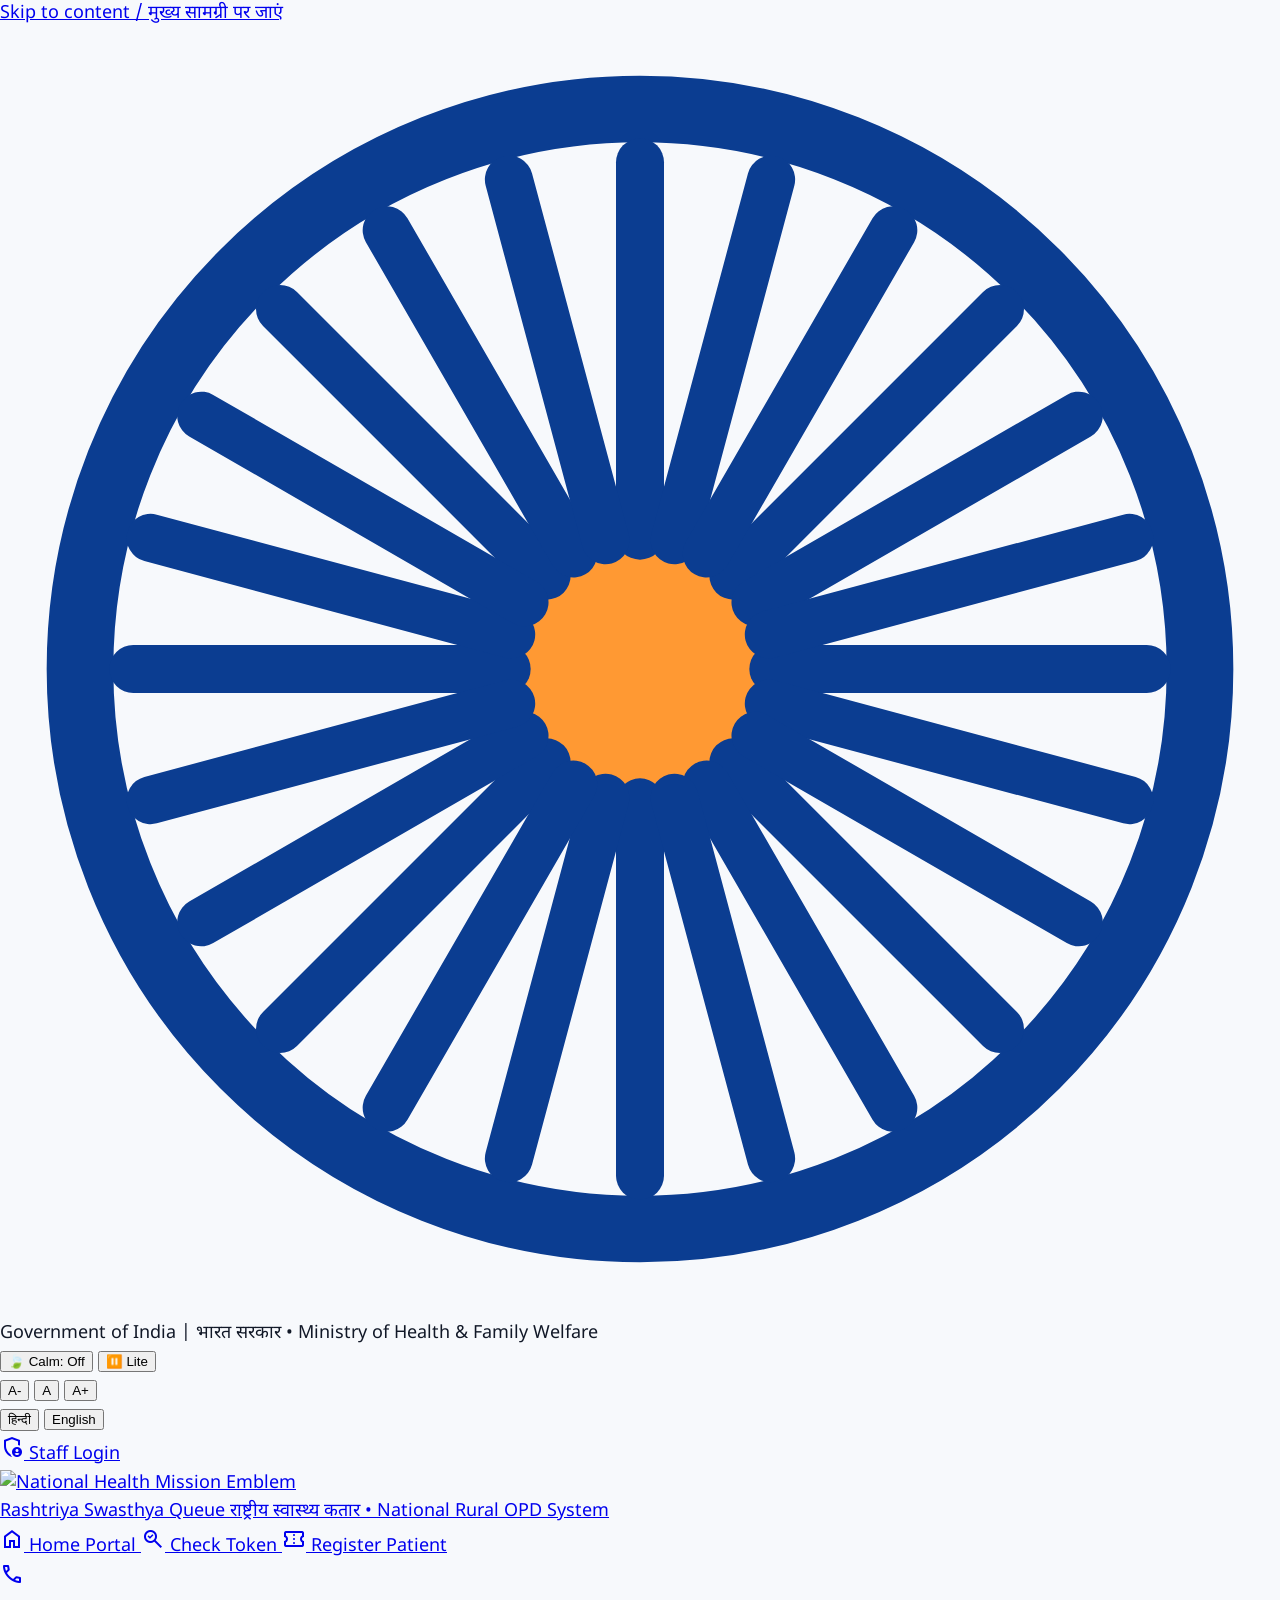
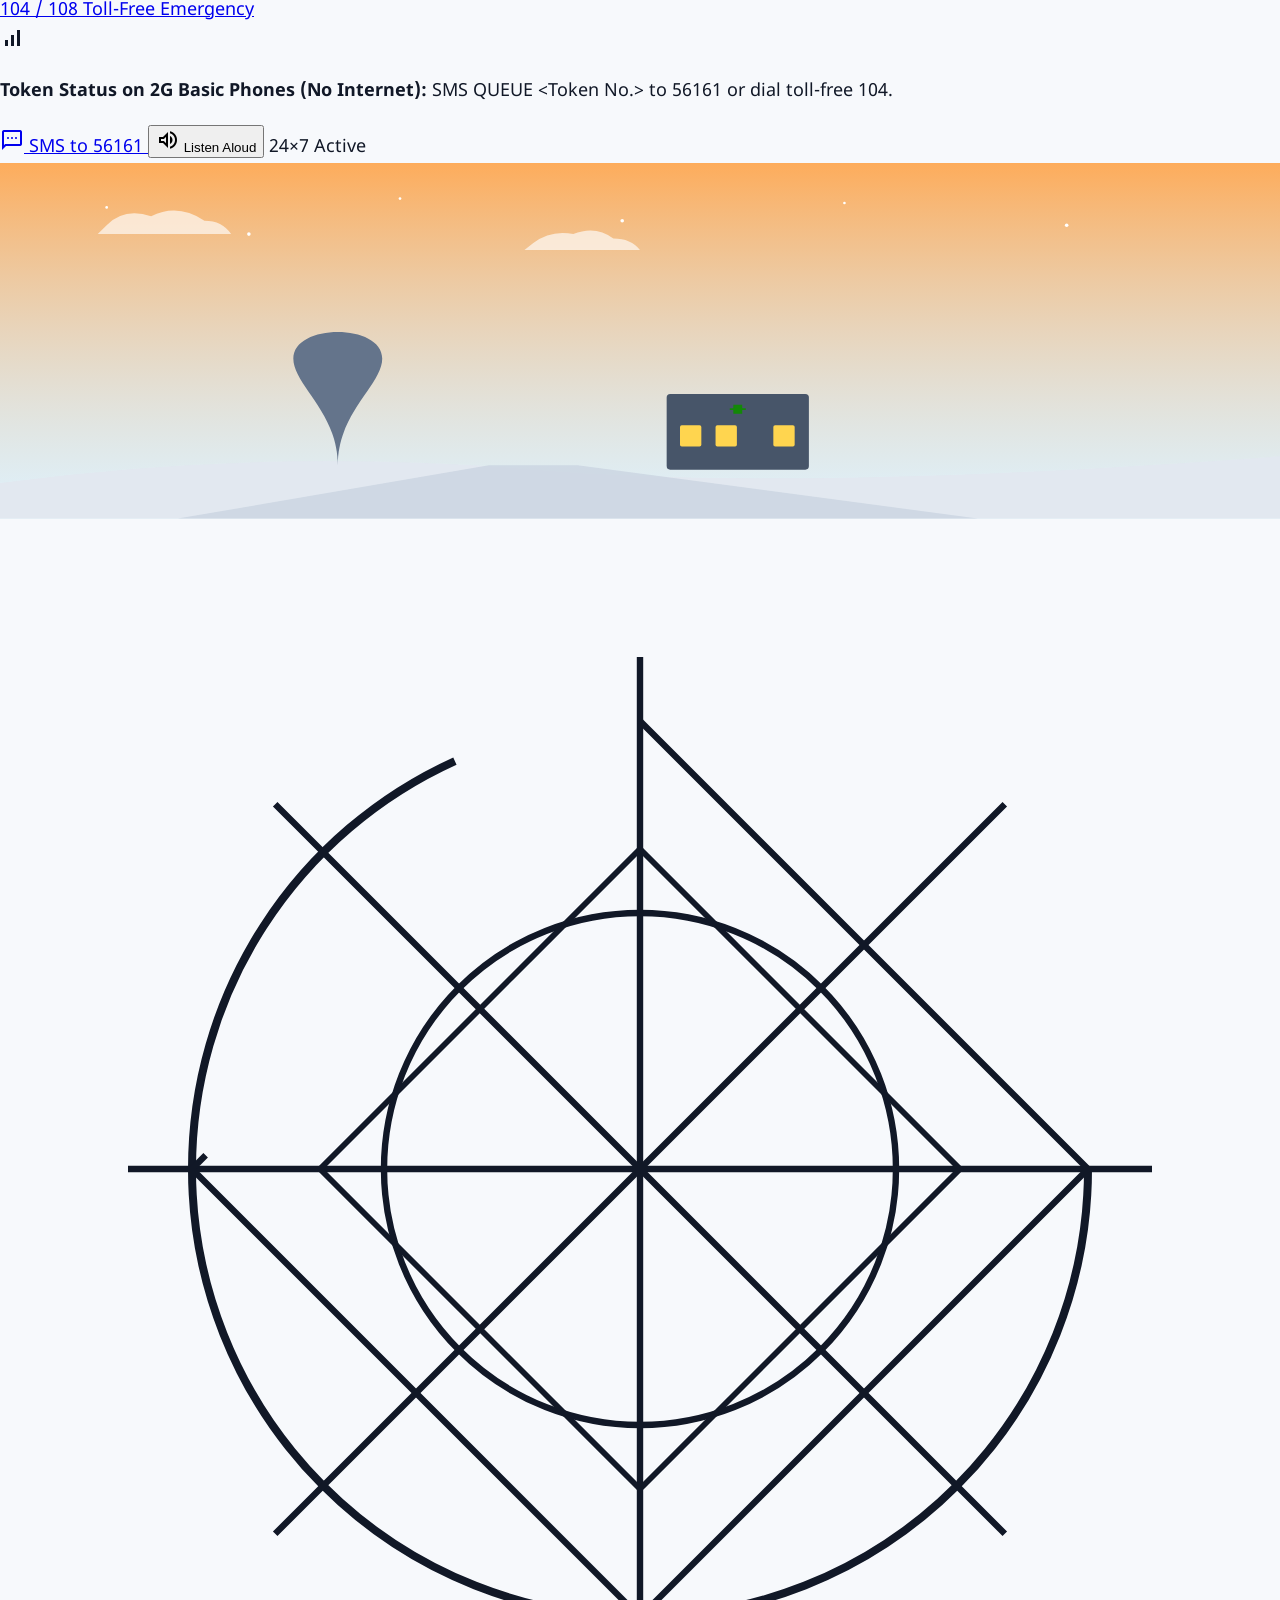
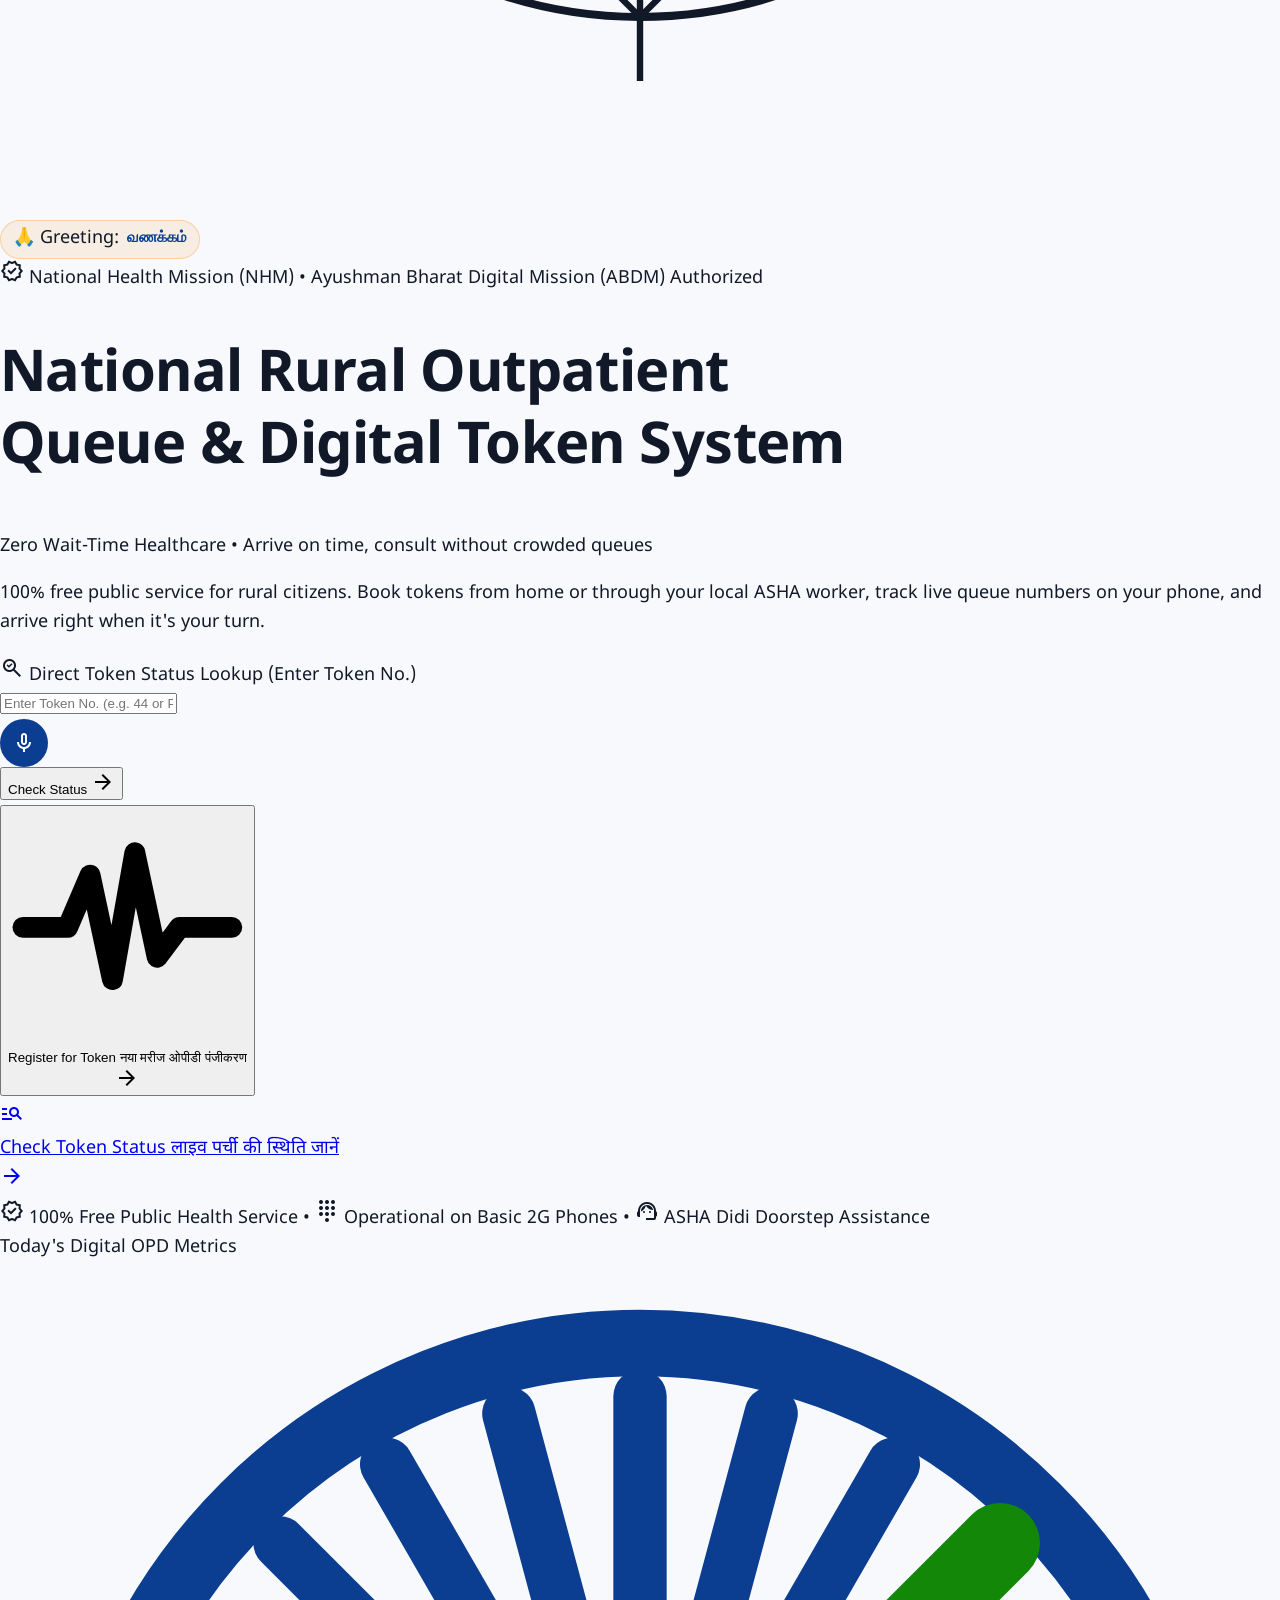
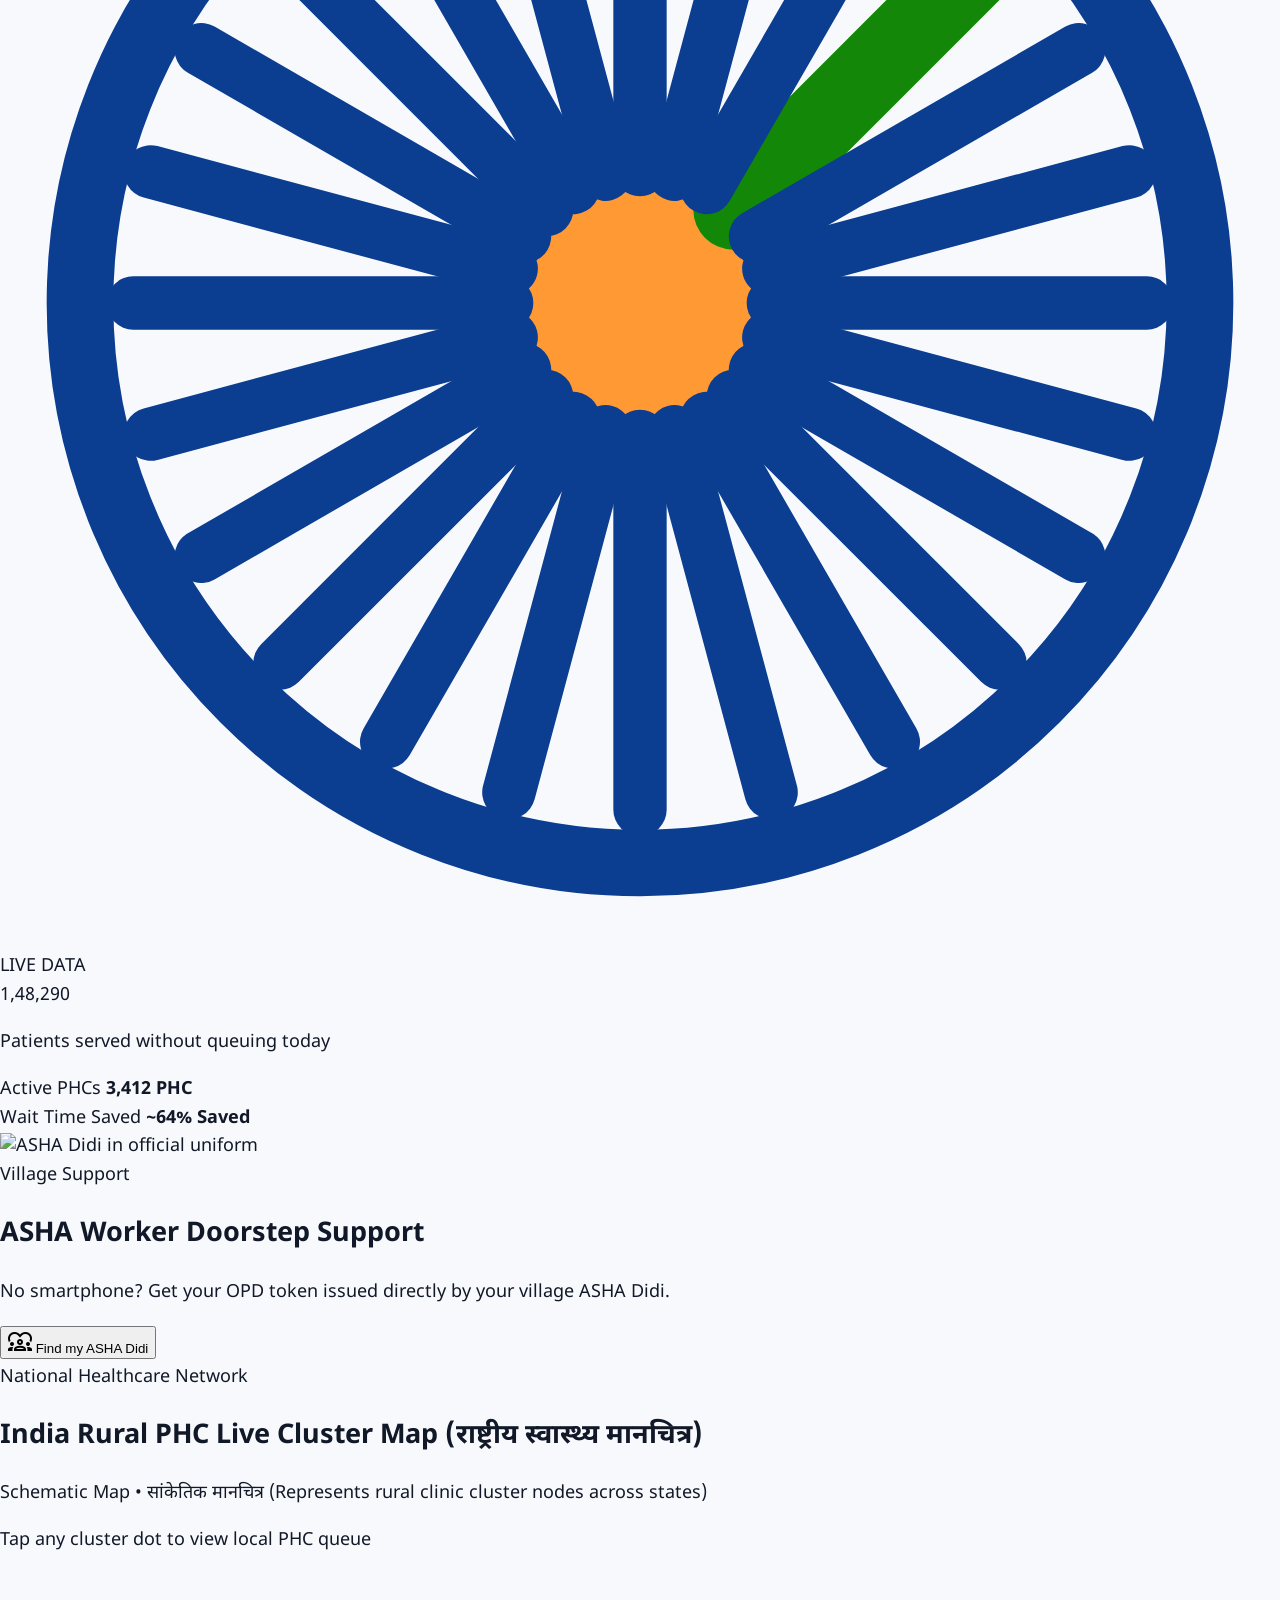
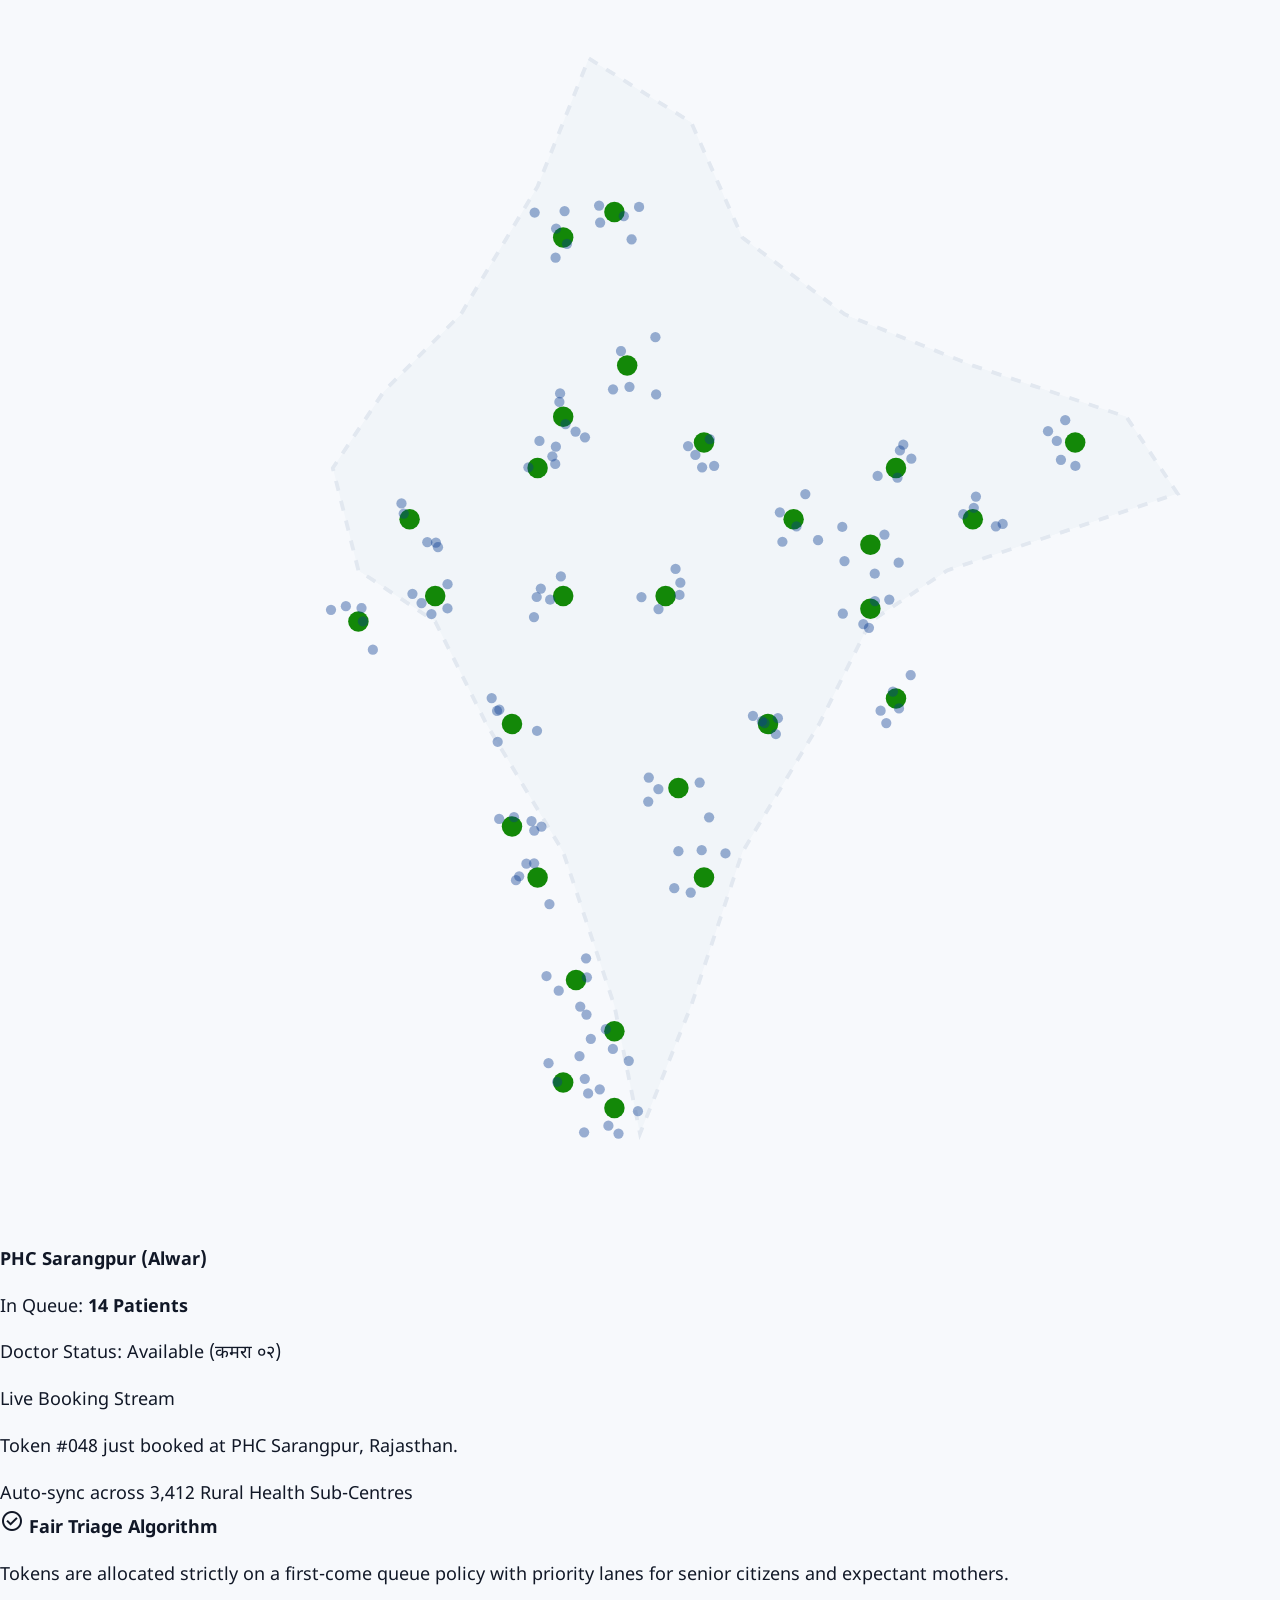
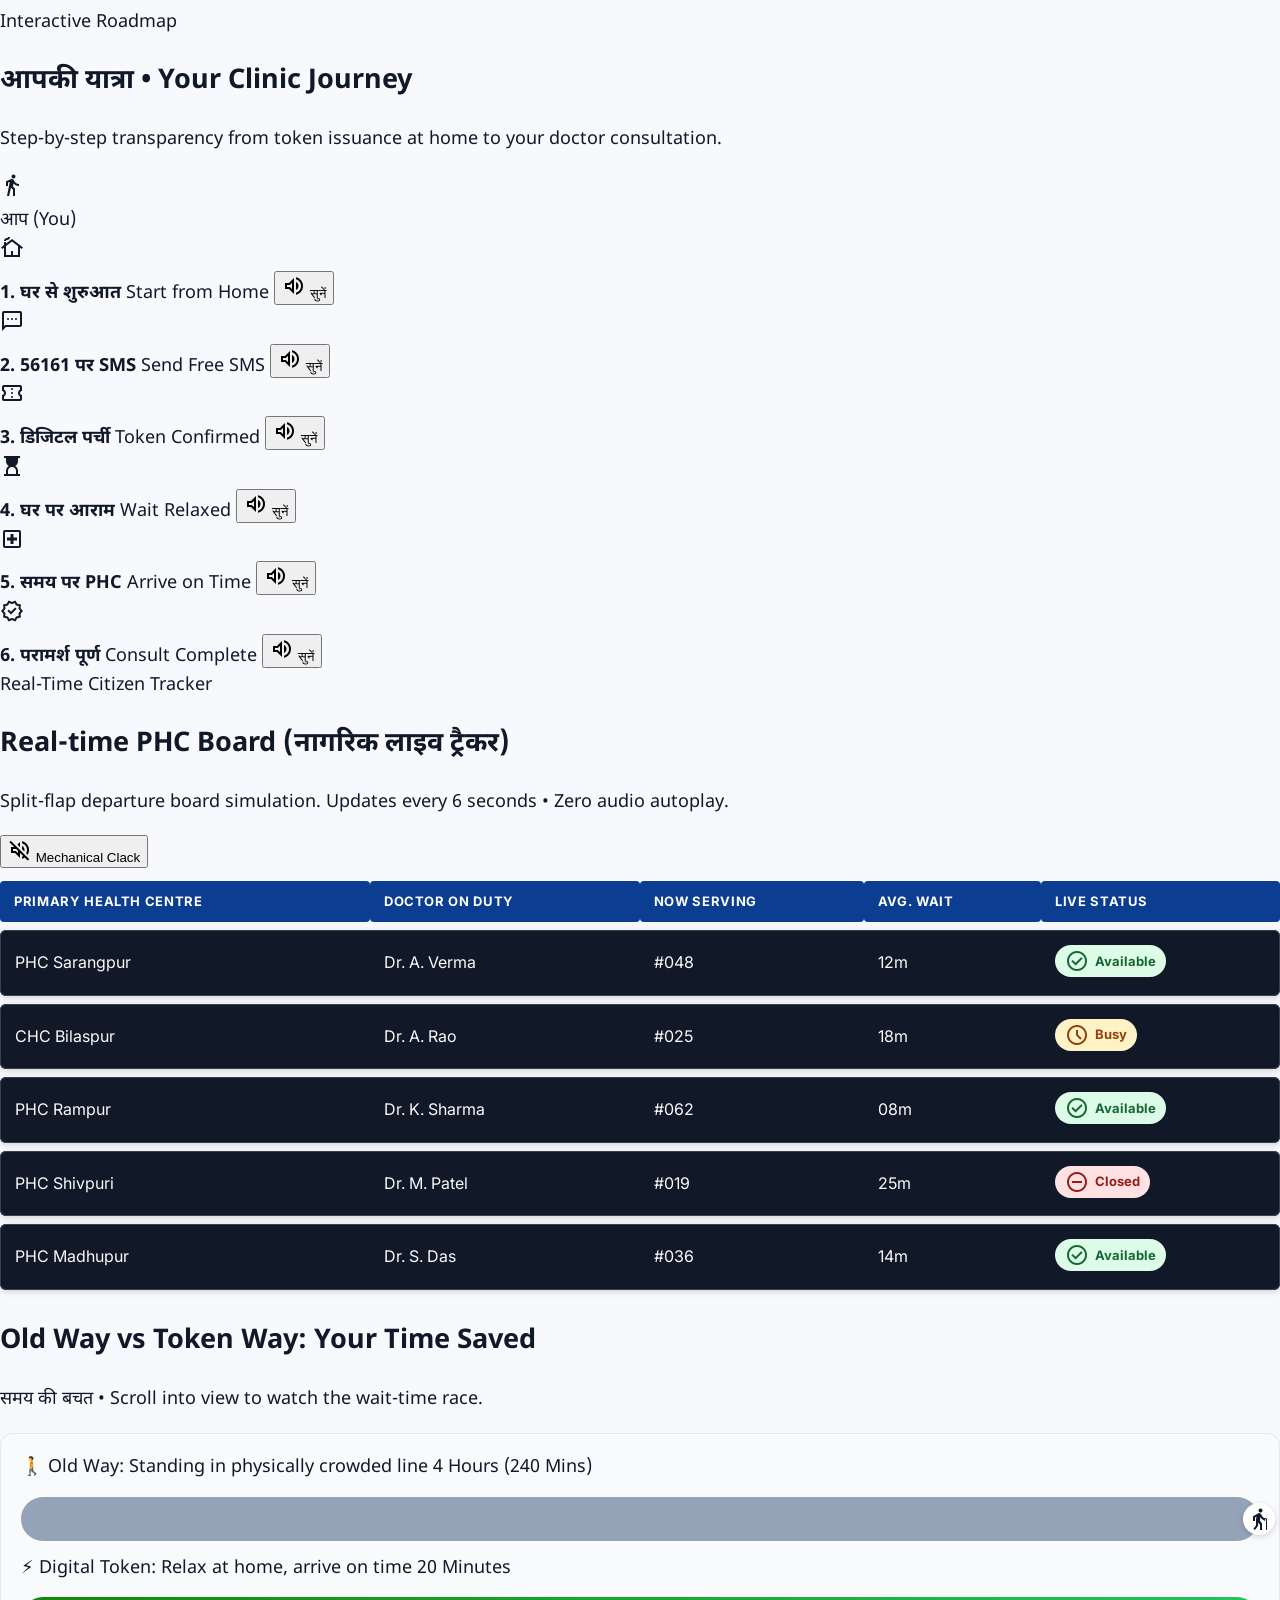
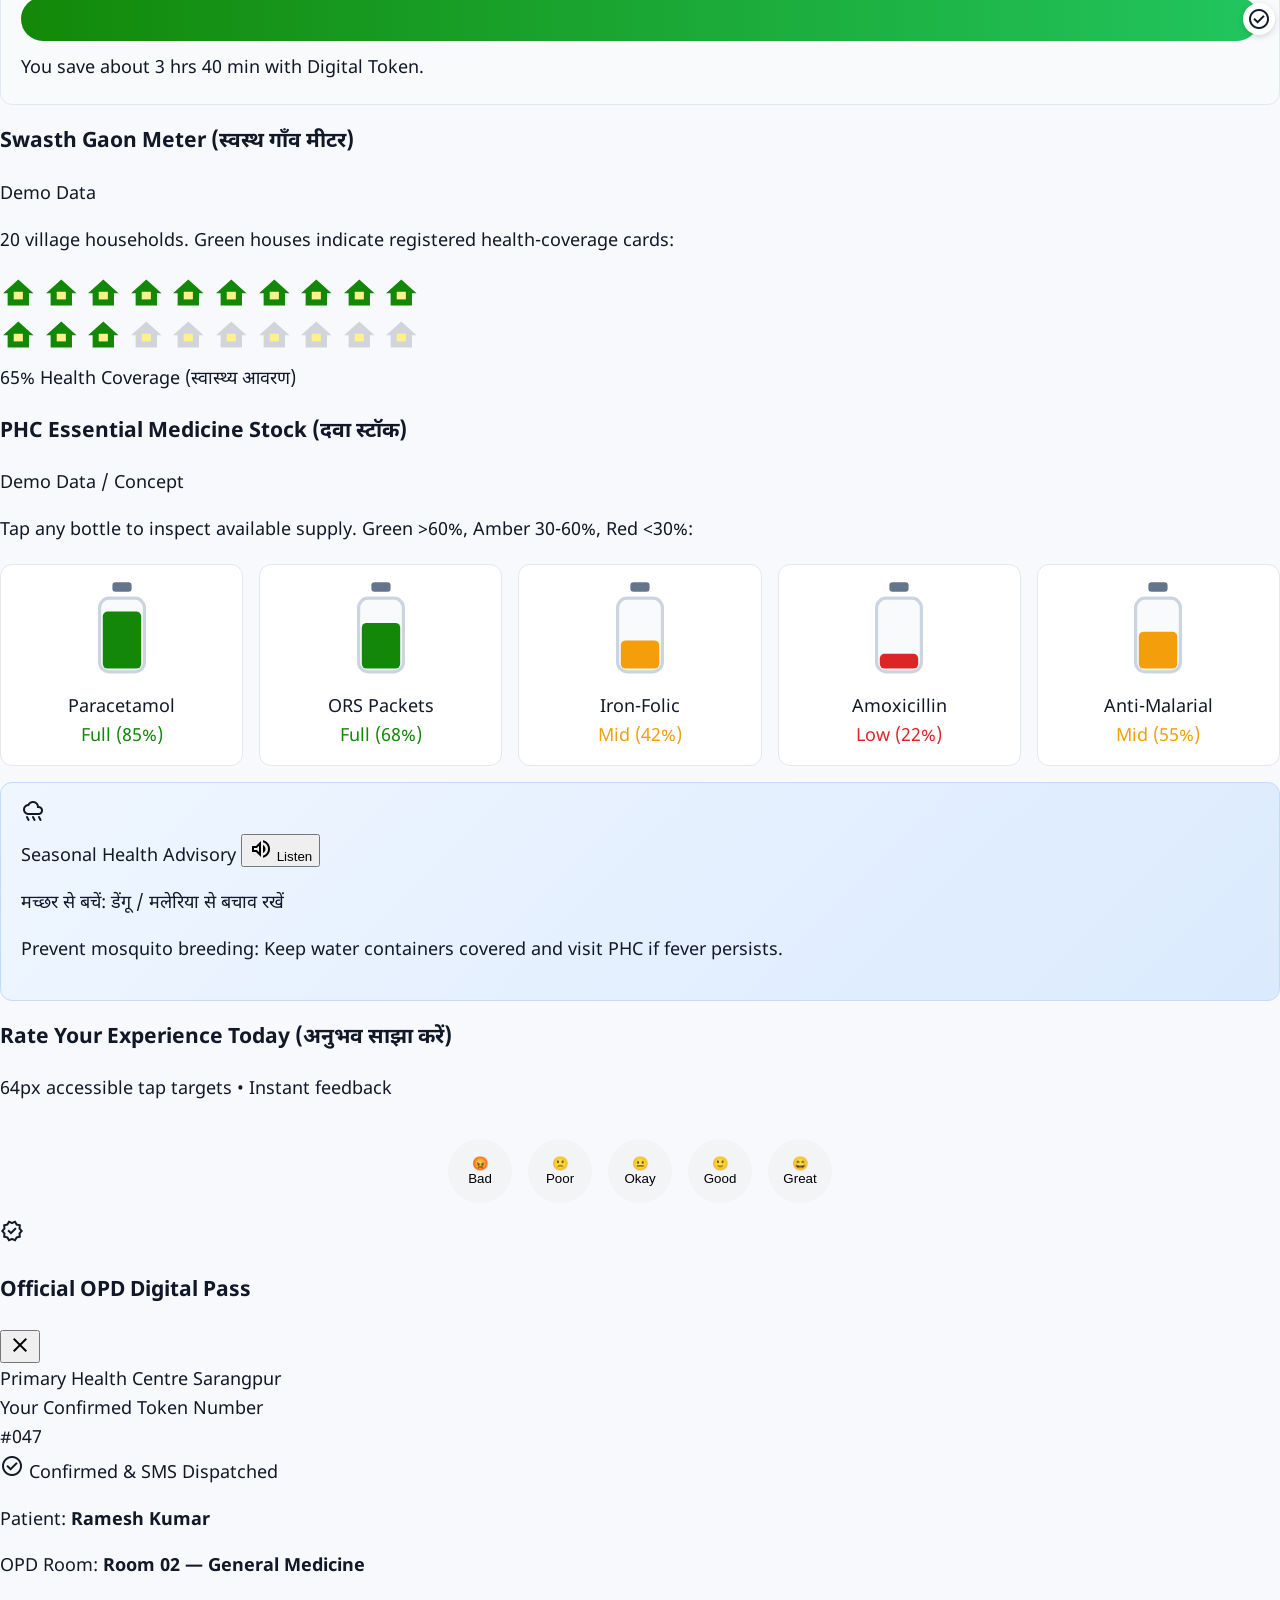
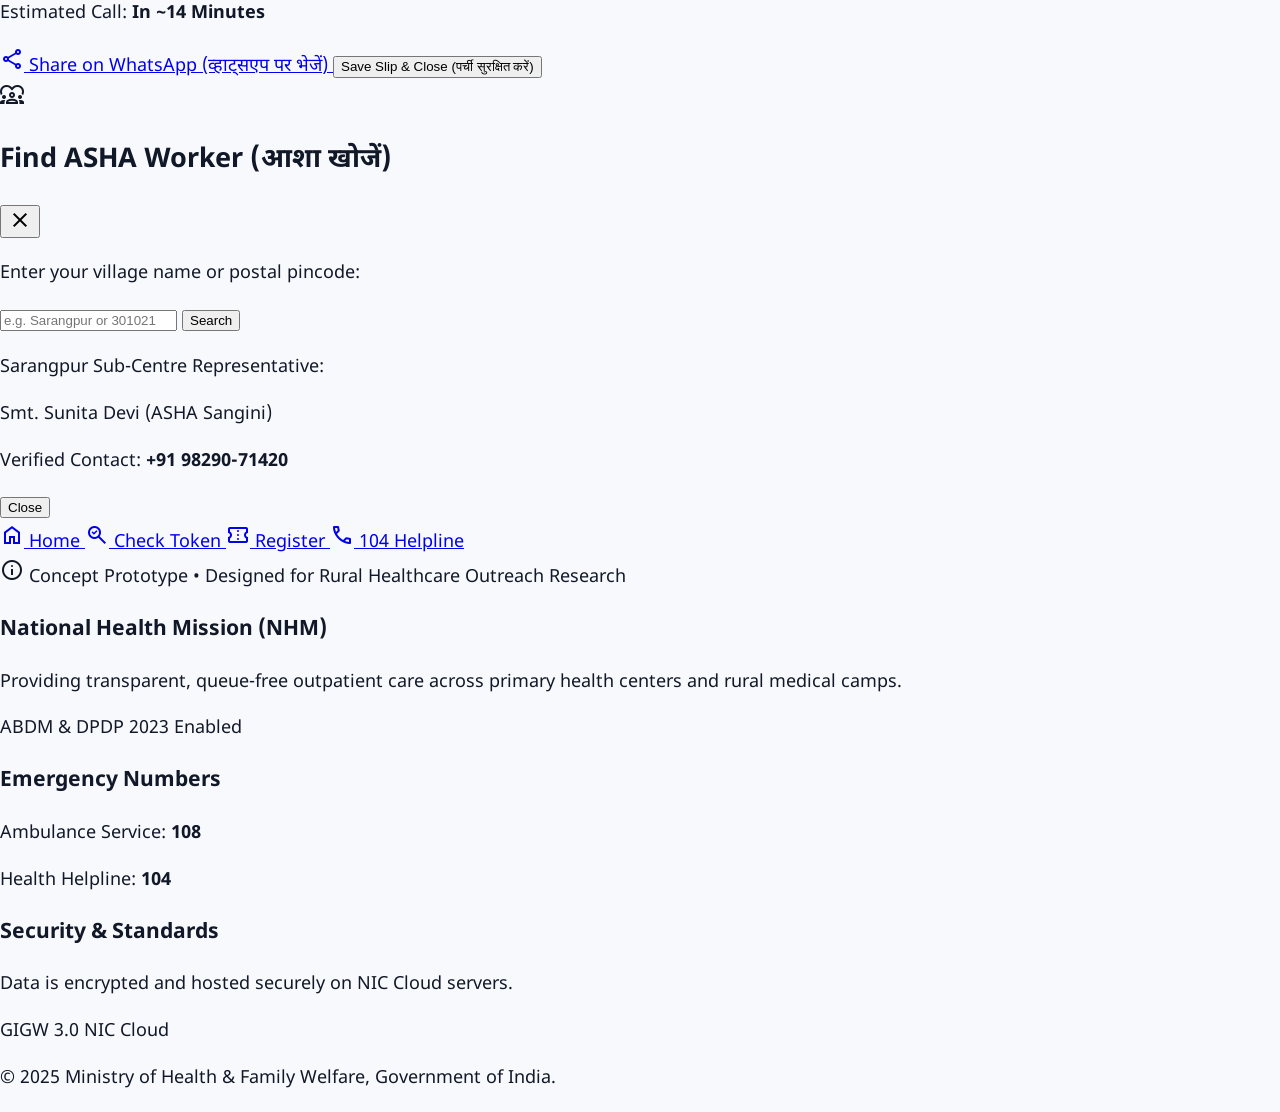
==== commit 35e50dad: "Add signature animations: Split-flap PHC board, Multilingual Namaste, Tulsi progress, Swasth Gaon me" ====
--- a/idea/index.html
+++ b/idea/index.html
@@ -35,6 +35,10 @@
 
   <!-- Tailwind CSS CDN -->
   <script src="https://cdn.tailwindcss.com"></script>
+
+  <!-- Shared Motion & Signature Extras Frameworks -->
+  <link rel="stylesheet" href="motion.css">
+  <link rel="stylesheet" href="extras.css">
 
   <style>
     /* CSS Variables Design Tokens */
@@ -507,6 +511,12 @@
         <!-- Left Column: Copy & Interactive 5. ECG-to-Tick Morph CTA -->
         <div class="lg:col-span-8 flex flex-col justify-center">
           
+          <!-- 2. MULTILINGUAL NAMASTE (cycles 10 Indic scripts every 3s) -->
+          <div class="namaste-ticker-wrap mb-3 w-fit" id="namaste-wrap" role="button" tabindex="0" title="Click to switch language">
+            <span class="text-xs font-bold text-gray-500">🙏 Greeting:</span> 
+            <span class="namaste-text font-bold text-[#0B3D91]" id="namaste-text">नमस्ते</span>
+          </div>
+
           <div class="inline-flex items-center gap-2 px-3 py-1 bg-blue-50 border border-blue-200 rounded-full text-[#0B3D91] font-bold text-xs sm:text-sm mb-4 w-fit">
             <span class="material-symbols-outlined text-[18px] text-[#138808]">verified</span>
             <span>National Health Mission (NHM) • Ayushman Bharat Digital Mission (ABDM) Authorized</span>
@@ -516,27 +526,38 @@
             National Rural Outpatient Queue &amp; Digital Token System
           </h1>
 
+          <!-- 11. HAND-DRAWN HEADLINE UNDERLINE -->
           <p class="text-xl sm:text-2xl font-bold text-gray-700 mb-4" data-i18n="hero_sub">
-            Zero Wait-Time Healthcare • Arrive on time, consult without crowded queues
+            <span class="draw-underline-target inline-block">Zero Wait-Time</span> Healthcare • Arrive on time, consult without crowded queues
           </p>
 
           <p class="text-base sm:text-lg text-gray-600 max-w-2xl leading-relaxed mb-6" data-i18n="hero_desc">
             100% free public service for rural citizens. Book tokens from home or through your local ASHA worker, track live queue numbers on your phone, and arrive right when it's your turn.
           </p>
 
-          <!-- INLINE TOKEN CHECKER IN HERO -->
+          <!-- INLINE TOKEN CHECKER IN HERO WITH 7. BOLIYE VOICE INPUT -->
           <div class="bg-gradient-to-r from-blue-50 to-indigo-50 border-2 border-[#0B3D91] rounded-2xl p-4 sm:p-5 shadow-sm max-w-2xl mb-8">
             <label for="quick-token-input" class="block font-extrabold text-[#0B3D91] text-base sm:text-lg mb-2 flex items-center gap-2">
               <span class="material-symbols-outlined text-[24px]">search_check</span>
               <span data-i18n="inline_search_label">Direct Token Status Lookup (Enter Token No.)</span>
             </label>
-            <form onsubmit="handleQuickTokenCheck(event)" class="flex flex-col sm:flex-row gap-2.5">
-              <input type="text" 
-                     id="quick-token-input" 
-                     placeholder="Enter Token No. (e.g. 44 or PHC-44)" 
-                     class="flex-1 min-h-[52px] px-4 rounded-xl border-2 border-gray-300 font-bold text-lg focus:border-[#0B3D91] focus:ring-2 focus:ring-[#FF9933] focus:outline-none bg-white text-gray-900" 
-                     required>
-              <button type="submit" class="ripple-target btn-press min-h-[52px] px-6 bg-[#0B3D91] hover:bg-[#082d6c] text-white font-bold text-lg rounded-xl flex items-center justify-center gap-2 shadow-md transition-all shrink-0">
+            <form onsubmit="handleQuickTokenCheck(event)" class="flex flex-col sm:flex-row items-center gap-2.5">
+              <div class="relative flex-1 w-full flex items-center">
+                <input type="text" 
+                       id="quick-token-input" 
+                       placeholder="Enter Token No. (e.g. 44 or PHC-44)" 
+                       class="w-full min-h-[52px] pl-4 pr-12 rounded-xl border-2 border-gray-300 font-bold text-lg focus:border-[#0B3D91] focus:ring-2 focus:ring-[#FF9933] focus:outline-none bg-white text-gray-900" 
+                       required>
+                <!-- 7. BOLIYE (VOICE INPUT) BUTTON -->
+                <button type="button" 
+                        id="voice-boliye-btn" 
+                        class="mic-btn-round absolute right-1.5" 
+                        title="Speak token number in Hindi / Regional language (बोलें)"
+                        aria-label="Speak token number">
+                  <span class="material-symbols-outlined text-[22px]">mic</span>
+                </button>
+              </div>
+              <button type="submit" class="ripple-target btn-press min-h-[52px] px-6 bg-[#0B3D91] hover:bg-[#082d6c] text-white font-bold text-lg rounded-xl flex items-center justify-center gap-2 shadow-md transition-all shrink-0 w-full sm:w-auto">
                 <span data-i18n="inline_search_btn">Check Status</span>
                 <span class="material-symbols-outlined text-[20px]">arrow_forward</span>
               </button>
@@ -895,6 +916,216 @@
 
           </div>
 
+        </div>
+
+      </div>
+    </section>
+
+    <!-- =======================================================================
+         1. SPLIT-FLAP PHC BOARD (Live Departure-Board Simulation)
+         ======================================================================= -->
+    <section class="w-full bg-[#0F172A] text-white py-12 px-3 sm:px-6 relative overflow-hidden" id="live-board-section">
+      <div class="max-w-7xl mx-auto space-y-6">
+        <div class="flex flex-col sm:flex-row sm:items-center justify-between gap-4 border-b border-gray-800 pb-4">
+          <div>
+            <div class="inline-flex items-center gap-2 px-3 py-0.5 rounded-full bg-blue-900/60 border border-blue-400 text-blue-300 text-xs font-bold uppercase tracking-wider mb-1">
+              <span class="w-2 h-2 rounded-full bg-emerald-400 animate-ping"></span>
+              <span>Real-Time Citizen Tracker</span>
+            </div>
+            <h2 class="text-2xl sm:text-3xl font-extrabold text-white tracking-tight">
+              Real-time PHC Board (नागरिक लाइव ट्रैकर)
+            </h2>
+            <p class="text-sm text-gray-400">
+              Split-flap departure board simulation. Updates every 6 seconds • Zero audio autoplay.
+            </p>
+          </div>
+          <!-- Clack sound toggle (OFF by default) -->
+          <div class="flex items-center gap-3">
+            <button type="button" 
+                    id="board-clack-toggle" 
+                    class="px-3.5 py-1.5 rounded-lg bg-gray-800 hover:bg-gray-700 border border-gray-700 text-xs font-bold text-gray-200 flex items-center gap-1.5 transition-colors cursor-pointer"
+                    title="Enable mechanical flap sound (AudioContext)">
+              <span class="material-symbols-outlined text-[18px]">volume_off</span>
+              <span>Mechanical Clack</span>
+            </button>
+          </div>
+        </div>
+
+        <div class="overflow-x-auto rounded-xl border border-gray-800 bg-[#0B1120] p-4 shadow-xl">
+          <table class="split-flap-table" aria-label="PHC Real-time Status Table">
+            <thead>
+              <tr>
+                <th>Primary Health Centre</th>
+                <th>Doctor on Duty</th>
+                <th>Now Serving</th>
+                <th>Avg. Wait</th>
+                <th>Live Status</th>
+              </tr>
+            </thead>
+            <tbody id="split-flap-tbody">
+              <!-- Rendered & flipped by board.js -->
+            </tbody>
+          </table>
+        </div>
+      </div>
+    </section>
+
+    <!-- =======================================================================
+         6. OLD WAY vs TOKEN WAY (RACE BARS)
+         ======================================================================= -->
+    <section class="w-full bg-white py-12 px-3 sm:px-6 border-b border-gray-200" id="time-savings-race">
+      <div class="max-w-7xl mx-auto space-y-6">
+        <div class="text-center max-w-2xl mx-auto space-y-2">
+          <h2 class="text-2xl sm:text-3xl font-extrabold text-[#0B3D91] tracking-tight">
+            Old Way vs Token Way: Your Time Saved
+          </h2>
+          <p class="text-base text-gray-600">
+            समय की बचत • Scroll into view to watch the wait-time race.
+          </p>
+        </div>
+
+        <div class="race-container max-w-3xl mx-auto space-y-6" id="race-container-box">
+          <!-- Track 1: Old Way (4 hrs) -->
+          <div>
+            <div class="flex justify-between text-sm font-bold text-gray-700 mb-1">
+              <span>🚶 Old Way: Standing in physically crowded line</span>
+              <span class="text-gray-500">4 Hours (240 Mins)</span>
+            </div>
+            <div class="race-track">
+              <div class="race-bar race-bar-old" id="bar-old">
+                <div class="runner-icon text-gray-700">
+                  <span class="material-symbols-outlined text-[18px]">elderly</span>
+                </div>
+              </div>
+            </div>
+          </div>
+
+          <!-- Track 2: Digital Token Way (20 min) -->
+          <div>
+            <div class="flex justify-between text-sm font-bold text-[#138808] mb-1">
+              <span>⚡ Digital Token: Relax at home, arrive on time</span>
+              <span class="font-extrabold">20 Minutes</span>
+            </div>
+            <div class="race-track">
+              <div class="race-bar race-bar-new" id="bar-new">
+                <div class="runner-icon text-[#138808]">
+                  <span class="material-symbols-outlined text-[18px]">check_circle</span>
+                </div>
+              </div>
+            </div>
+          </div>
+
+          <!-- Announcement -->
+          <div class="p-3 bg-emerald-50 border border-emerald-300 rounded-xl text-center font-extrabold text-sm text-[#138808]" id="race-announcement" role="status" aria-live="polite">
+            You save about 3 hrs 40 min with Digital Token.
+          </div>
+        </div>
+      </div>
+    </section>
+
+    <!-- =======================================================================
+         4. SWASTH GAON VILLAGE METER & 5. MEDICINE STOCK BOTTLES
+         ======================================================================= -->
+    <section class="w-full bg-[#F7F9FC] py-12 px-3 sm:px-6 border-b border-gray-200">
+      <div class="max-w-7xl mx-auto grid grid-cols-1 lg:grid-cols-12 gap-8">
+        
+        <!-- 4. Swasth Gaon Village Meter -->
+        <div class="lg:col-span-5 bg-white p-6 rounded-2xl border-2 border-gray-200 shadow-sm space-y-4">
+          <div class="flex items-center justify-between">
+            <h3 class="font-extrabold text-lg text-[#0B3D91]">
+              Swasth Gaon Meter (स्वस्थ गाँव मीटर)
+            </h3>
+            <span class="text-[11px] font-bold text-gray-400 bg-gray-100 px-2 py-0.5 rounded">Demo Data</span>
+          </div>
+          <p class="text-xs text-gray-600">
+            20 village households. Green houses indicate registered health-coverage cards:
+          </p>
+          <div class="village-meter-grid" id="swasth-gaon-grid">
+            <!-- 20 houses generated by extras.js -->
+          </div>
+          <div class="p-2.5 bg-blue-50 rounded-lg text-xs font-bold text-[#0B3D91]" id="swasth-gaon-pct">
+            65% Health Coverage (स्वास्थ्य आवरण)
+          </div>
+        </div>
+
+        <!-- 5. Essential Medicine Stock Bottles -->
+        <div class="lg:col-span-7 bg-white p-6 rounded-2xl border-2 border-gray-200 shadow-sm space-y-4">
+          <div class="flex items-center justify-between">
+            <h3 class="font-extrabold text-lg text-[#0B3D91]">
+              PHC Essential Medicine Stock (दवा स्टॉक)
+            </h3>
+            <span class="text-[11px] font-bold text-gray-400 bg-gray-100 px-2 py-0.5 rounded">Demo Data / Concept</span>
+          </div>
+          <p class="text-xs text-gray-600">
+            Tap any bottle to inspect available supply. Green &gt;60%, Amber 30-60%, Red &lt;30%:
+          </p>
+          <div class="med-bottles-grid" id="med-bottles-list">
+            <!-- Medicine bottles generated by extras.js -->
+          </div>
+        </div>
+
+      </div>
+    </section>
+
+    <!-- =======================================================================
+         9. WEATHER HEALTH ALERT CARD & 8. EMOJI FEEDBACK
+         ======================================================================= -->
+    <section class="w-full bg-white py-12 px-3 sm:px-6 border-b border-gray-200">
+      <div class="max-w-7xl mx-auto grid grid-cols-1 md:grid-cols-2 gap-8 items-center">
+        
+        <!-- 9. Weather Health Alert Card -->
+        <div class="weather-card flex items-start gap-4">
+          <div class="w-14 h-14 rounded-2xl bg-blue-200/80 flex items-center justify-center shrink-0 text-blue-700">
+            <span class="material-symbols-outlined text-[36px]">rainy</span>
+          </div>
+          <div class="flex-1 space-y-1">
+            <div class="flex items-center justify-between">
+              <span class="text-xs font-extrabold uppercase tracking-wider text-blue-800">Seasonal Health Advisory</span>
+              <button type="button" 
+                      id="weather-speak-btn" 
+                      class="px-2 py-1 rounded bg-white text-blue-900 font-bold text-xs flex items-center gap-1 shadow-xs hover:bg-blue-50"
+                      data-speak="Machhar se bachein: dengue aur malaria alert. Prevent mosquito breeding.">
+                <span class="material-symbols-outlined text-[16px]">volume_up</span>
+                <span>Listen</span>
+              </button>
+            </div>
+            <p class="font-bold text-base text-blue-950 leading-tight">
+              मच्छर से बचें: डेंगू / मलेरिया से बचाव रखें
+            </p>
+            <p class="text-xs text-blue-800">
+              Prevent mosquito breeding: Keep water containers covered and visit PHC if fever persists.
+            </p>
+          </div>
+        </div>
+
+        <!-- 8. Emoji Experience Feedback -->
+        <div class="bg-[#F8FAFC] p-6 rounded-2xl border border-gray-200 text-center space-y-3">
+          <h3 class="font-extrabold text-base text-gray-900">
+            Rate Your Experience Today (अनुभव साझा करें)
+          </h3>
+          <p class="text-xs text-gray-500">64px accessible tap targets • Instant feedback</p>
+          <div class="emoji-rating-wrap">
+            <button type="button" class="emoji-btn" data-rating="Very Dissatisfied" aria-label="Very Dissatisfied (बहुत असंतुष्ट)" title="Very Dissatisfied">
+              <span class="text-2xl">😡</span>
+              <span class="text-[10px] font-bold text-gray-600 mt-0.5">Bad</span>
+            </button>
+            <button type="button" class="emoji-btn" data-rating="Dissatisfied" aria-label="Dissatisfied (असंतुष्ट)" title="Dissatisfied">
+              <span class="text-2xl">🙁</span>
+              <span class="text-[10px] font-bold text-gray-600 mt-0.5">Poor</span>
+            </button>
+            <button type="button" class="emoji-btn" data-rating="Neutral" aria-label="Neutral (ठीक)" title="Neutral">
+              <span class="text-2xl">😐</span>
+              <span class="text-[10px] font-bold text-gray-600 mt-0.5">Okay</span>
+            </button>
+            <button type="button" class="emoji-btn" data-rating="Satisfied" aria-label="Satisfied (संतुष्ट)" title="Satisfied">
+              <span class="text-2xl">🙂</span>
+              <span class="text-[10px] font-bold text-gray-600 mt-0.5">Good</span>
+            </button>
+            <button type="button" class="emoji-btn" data-rating="Very Satisfied" aria-label="Very Satisfied (बहुत संतुष्ट)" title="Very Satisfied">
+              <span class="text-2xl">😄</span>
+              <span class="text-[10px] font-bold text-gray-600 mt-0.5">Great</span>
+            </button>
+          </div>
         </div>
 
       </div>
@@ -1682,9 +1913,13 @@
       checkRangoliLoad();
 
       // 5. Start FPS Monitor
-      requestAnimationFrame(monitorFPS);
     });
   </script>
 
+  <!-- Shared Modular Scripts (Features 1 to 11) -->
+  <script src="motion.js"></script>
+  <script src="extras.js"></script>
+  <script src="board.js"></script>
+
 </body>
 </html>
--- a/idea/motion.css
+++ b/idea/motion.css
@@ -0,0 +1,127 @@
+/* ==========================================================================
+   RASHTRIYA SWASTHYA QUEUE - MOTION FRAMEWORK (motion.css)
+   Gated by <html data-motion="full|lite|off">
+   WCAG 2.2.2 & 2.3.1 compliant. Zero flashes > 3/sec. GPU transforms only.
+   ========================================================================== */
+
+/* Base Page Transition (250ms fade + slide up 12px) */
+body {
+  opacity: 1;
+  transform: translateY(0);
+  transition: opacity 250ms cubic-bezier(0.16, 1, 0.3, 1), transform 250ms cubic-bezier(0.16, 1, 0.3, 1);
+}
+body.page-enter {
+  opacity: 0;
+  transform: translateY(12px);
+}
+
+/* OFF TIER & PREFERS-REDUCED-MOTION (Calm Mode) */
+@media (prefers-reduced-motion: reduce) {
+  *, *::before, *::after {
+    animation-duration: 0.001ms !important;
+    animation-iteration-count: 1 !important;
+    transition-duration: 0.001ms !important;
+    scroll-behavior: auto !important;
+  }
+}
+
+html[data-motion="off"] *,
+html[data-motion="off"] *::before,
+html[data-motion="off"] *::after {
+  animation: none !important;
+  transition: none !important;
+}
+
+html[data-motion="off"] .dynamic-motion,
+html[data-motion="off"] .looping-anim {
+  animation: none !important;
+}
+
+/* LITE TIER (Strictly transform & opacity fades, no complex loops or 3D) */
+html[data-motion="lite"] .looping-anim,
+html[data-motion="lite"] .full-tier-only {
+  animation: none !important;
+  display: none !important;
+}
+
+html[data-motion="lite"] .lite-static {
+  display: block !important;
+}
+
+/* Pause All Animations Class (WCAG 2.2.2 Pause Toggle) */
+html.motion-paused *,
+html.motion-paused *::before,
+html.motion-paused *::after {
+  animation-play-state: paused !important;
+}
+
+/* Global Micro-Delight: Button Ripples & Sliding Tab Underline */
+.ripple-surface {
+  position: relative;
+  overflow: hidden;
+}
+.ripple-wave {
+  position: absolute;
+  border-radius: 50%;
+  transform: scale(0);
+  animation: rippleEffect 500ms ease-out;
+  background: rgba(255, 153, 51, 0.25);
+  pointer-events: none;
+}
+@keyframes rippleEffect {
+  to {
+    transform: scale(4);
+    opacity: 0;
+  }
+}
+
+/* Desktop Hover Card Tilt (2deg max) */
+@media (hover: hover) and (pointer: fine) {
+  html[data-motion="full"] .tilt-hover {
+    transition: transform 200ms cubic-bezier(0.2, 0, 0.2, 1);
+    will-change: transform;
+  }
+  html[data-motion="full"] .tilt-hover:hover {
+    transform: translateY(-2px) rotate(0.8deg);
+  }
+}
+
+/* Accessible Toast Notification Container */
+#global-toast-container {
+  position: fixed;
+  bottom: 24px;
+  right: 24px;
+  z-index: 9999;
+  display: flex;
+  flex-direction: column;
+  gap: 10px;
+  pointer-events: none;
+}
+.toast-msg {
+  pointer-events: auto;
+  min-width: 260px;
+  max-width: 380px;
+  padding: 12px 18px;
+  border-radius: 8px;
+  background: #0B3D91;
+  color: #FFFFFF;
+  font-family: 'Inter', system-ui, sans-serif;
+  font-size: 15px;
+  font-weight: 600;
+  box-shadow: 0 8px 24px rgba(0,0,0,0.18);
+  border-left: 5px solid #FF9933;
+  display: flex;
+  align-items: center;
+  gap: 12px;
+  animation: toastSlideUp 260ms cubic-bezier(0.16, 1, 0.3, 1) forwards;
+}
+@keyframes toastSlideUp {
+  from { opacity: 0; transform: translateY(16px); }
+  to { opacity: 1; transform: translateY(0); }
+}
+.toast-msg.toast-fadeout {
+  animation: toastFadeOut 200ms ease forwards;
+}
+@keyframes toastFadeOut {
+  to { opacity: 0; transform: translateY(-8px); }
+}
--- a/idea/extras.css
+++ b/idea/extras.css
@@ -0,0 +1,427 @@
+/* ==========================================================================
+   RASHTRIYA SWASTHYA QUEUE - SIGNATURE EXTRAS & INNOVATIONS (extras.css)
+   Features 1 to 11. Pure CSS, inline SVG friendly, zero external libraries.
+   WCAG 2.2.2 & 2.3.1 compliant.
+   ========================================================================== */
+
+/* --------------------------------------------------------------------------
+   1. SPLIT-FLAP PHC BOARD
+   -------------------------------------------------------------------------- */
+.split-flap-table {
+  width: 100%;
+  border-collapse: separate;
+  border-spacing: 0 8px;
+  font-family: 'Inter', monospace, system-ui;
+}
+.split-flap-table th {
+  padding: 10px 14px;
+  background: #0B3D91;
+  color: #FFFFFF;
+  text-align: left;
+  font-size: 13px;
+  font-weight: 700;
+  text-transform: uppercase;
+  letter-spacing: 0.05em;
+  border-radius: 4px;
+}
+.flap-row {
+  background: #111827;
+  color: #F9FAFB;
+  box-shadow: 0 2px 6px rgba(0,0,0,0.15);
+  border-radius: 6px;
+  transition: background 200ms ease;
+}
+.flap-row:hover {
+  background: #1F2937;
+}
+.flap-cell {
+  padding: 14px;
+  font-size: 16px;
+  border-top: 1px solid #374151;
+  border-bottom: 1px solid #374151;
+}
+.flap-cell:first-child {
+  border-left: 1px solid #374151;
+  border-radius: 6px 0 0 6px;
+}
+.flap-cell:last-child {
+  border-right: 1px solid #374151;
+  border-radius: 0 6px 6px 0;
+}
+.split-flap-char {
+  display: inline-block;
+  perspective: 300px;
+  margin: 0 1px;
+}
+.flap-inner {
+  display: inline-block;
+  background: #1E293B;
+  color: #F8FAFC;
+  padding: 2px 6px;
+  border-radius: 3px;
+  border: 1px solid #334155;
+  font-family: monospace;
+  font-weight: 700;
+  box-shadow: inset 0 -1px 0 rgba(0,0,0,0.4);
+  transform-origin: center center;
+}
+html[data-motion="full"] .split-flap-char.is-flipping .flap-inner {
+  animation: flapFlip 300ms cubic-bezier(0.4, 0, 0.2, 1) forwards;
+}
+@keyframes flapFlip {
+  0% { transform: rotateX(0deg); }
+  50% { transform: rotateX(-90deg); background: #0F172A; }
+  100% { transform: rotateX(0deg); background: #1E293B; }
+}
+.status-chip {
+  display: inline-flex;
+  align-items: center;
+  gap: 6px;
+  padding: 4px 10px;
+  border-radius: 9999px;
+  font-size: 13px;
+  font-weight: 700;
+}
+.status-avail { background: #DCFCE7; color: #166534; }
+.status-busy { background: #FEF3C7; color: #92400E; }
+.status-closed { background: #FEE2E2; color: #991B1B; }
+
+/* --------------------------------------------------------------------------
+   2. MULTILINGUAL NAMASTE
+   -------------------------------------------------------------------------- */
+.namaste-ticker-wrap {
+  display: inline-flex;
+  align-items: center;
+  gap: 8px;
+  background: rgba(255, 153, 51, 0.12);
+  border: 1px solid rgba(255, 153, 51, 0.35);
+  padding: 4px 12px;
+  border-radius: 20px;
+  cursor: pointer;
+  user-select: none;
+  transition: background 200ms ease, transform 200ms ease;
+}
+.namaste-ticker-wrap:hover {
+  background: rgba(255, 153, 51, 0.22);
+  transform: translateY(-1px);
+}
+.namaste-text {
+  display: inline-block;
+  font-weight: 700;
+  font-size: 15px;
+  color: #0B3D91;
+  transition: opacity 250ms ease, transform 250ms ease;
+}
+.namaste-text.switching {
+  opacity: 0;
+  transform: translateY(8px);
+}
+
+/* --------------------------------------------------------------------------
+   3. TULSI GROWTH PROGRESS BAR
+   -------------------------------------------------------------------------- */
+.tulsi-growth-card {
+  background: #FFFFFF;
+  border: 1.5px solid #E5E7EB;
+  border-radius: 12px;
+  padding: 16px 20px;
+  box-shadow: 0 4px 12px rgba(0,0,0,0.05);
+}
+.tulsi-svg {
+  width: 56px;
+  height: 56px;
+  overflow: visible;
+}
+.tulsi-leaf {
+  transform-origin: bottom center;
+  transition: transform 600ms cubic-bezier(0.34, 1.56, 0.64, 1), opacity 400ms ease;
+}
+html[data-motion="full"] .tulsi-blooming {
+  filter: drop-shadow(0 0 8px rgba(19, 136, 8, 0.45));
+}
+.tulsi-stage-label {
+  font-size: 14px;
+  font-weight: 700;
+  color: #138808;
+}
+
+/* --------------------------------------------------------------------------
+   4. SWASTH GAON VILLAGE METER
+   -------------------------------------------------------------------------- */
+.village-meter-grid {
+  display: grid;
+  grid-template-columns: repeat(10, 1fr);
+  gap: 6px;
+  max-width: 420px;
+  margin: 12px 0;
+}
+.village-house {
+  width: 100%;
+  aspect-ratio: 1;
+  transition: fill 300ms ease, transform 300ms ease;
+}
+.village-house.active-green {
+  fill: #138808 !important;
+}
+.village-house.inactive-grey {
+  fill: #D1D5DB !important;
+}
+html[data-motion="full"] .village-house.active-green .house-window {
+  animation: houseGlow 4s infinite alternate;
+}
+@keyframes houseGlow {
+  0% { fill: #FEF08A; opacity: 0.6; }
+  100% { fill: #FDE047; opacity: 1; }
+}
+
+/* --------------------------------------------------------------------------
+   5. MEDICINE STOCK BOTTLES
+   -------------------------------------------------------------------------- */
+.med-bottles-grid {
+  display: grid;
+  grid-template-columns: repeat(auto-fit, minmax(130px, 1fr));
+  gap: 16px;
+  margin: 16px 0;
+}
+.med-bottle-card {
+  background: #FFFFFF;
+  border: 1.5px solid #E5E7EB;
+  border-radius: 12px;
+  padding: 14px;
+  text-align: center;
+  cursor: pointer;
+  transition: transform 200ms ease, box-shadow 200ms ease;
+}
+.med-bottle-card:hover {
+  transform: translateY(-2px);
+  box-shadow: 0 6px 16px rgba(0,0,0,0.08);
+}
+.bottle-svg {
+  width: 64px;
+  height: 96px;
+  margin: 0 auto 8px;
+}
+html[data-motion="full"] .wave-path {
+  animation: waveMotion 4s linear infinite;
+}
+@keyframes waveMotion {
+  0% { transform: translateX(0); }
+  100% { transform: translateX(-40px); }
+}
+
+/* --------------------------------------------------------------------------
+   6. OLD WAY vs TOKEN WAY (RACE BARS)
+   -------------------------------------------------------------------------- */
+.race-container {
+  background: #F8FAFC;
+  border: 1.5px solid #E2E8F0;
+  border-radius: 12px;
+  padding: 20px;
+  margin: 18px 0;
+}
+.race-track {
+  position: relative;
+  height: 44px;
+  background: #E2E8F0;
+  border-radius: 22px;
+  overflow: visible;
+  margin: 14px 0;
+}
+.race-bar {
+  height: 100%;
+  border-radius: 22px;
+  width: 0%;
+  transition: width 100ms linear;
+  position: relative;
+}
+.race-bar-old {
+  background: #94A3B8;
+}
+.race-bar-new {
+  background: linear-gradient(90deg, #138808, #22C55E);
+}
+.runner-icon {
+  position: absolute;
+  right: -16px;
+  top: 50%;
+  transform: translateY(-50%);
+  width: 32px;
+  height: 32px;
+  background: #FFFFFF;
+  border-radius: 50%;
+  box-shadow: 0 2px 6px rgba(0,0,0,0.15);
+  display: flex;
+  align-items: center;
+  justify-content: center;
+}
+
+/* --------------------------------------------------------------------------
+   7. BOLIYE (VOICE INPUT)
+   -------------------------------------------------------------------------- */
+.mic-btn-round {
+  width: 48px;
+  height: 48px;
+  border-radius: 50%;
+  background: #0B3D91;
+  color: #FFFFFF;
+  display: flex;
+  align-items: center;
+  justify-content: center;
+  border: none;
+  cursor: pointer;
+  position: relative;
+  transition: transform 180ms ease, background 180ms ease;
+  flex-shrink: 0;
+}
+.mic-btn-round:hover {
+  background: #082d6c;
+  transform: scale(1.05);
+}
+.mic-btn-round.recording {
+  background: #DC2626;
+  animation: micPulse 1.2s infinite;
+}
+@keyframes micPulse {
+  0% { box-shadow: 0 0 0 0 rgba(220, 38, 38, 0.6); }
+  70% { box-shadow: 0 0 0 14px rgba(220, 38, 38, 0); }
+  100% { box-shadow: 0 0 0 0 rgba(220, 38, 38, 0); }
+}
+.voice-wave-wrap {
+  display: none;
+  align-items: center;
+  gap: 3px;
+  height: 24px;
+}
+.voice-wave-wrap.active {
+  display: flex;
+}
+.wave-bar {
+  width: 3px;
+  height: 100%;
+  background: #0B3D91;
+  border-radius: 2px;
+  transform-origin: bottom;
+  transform: scaleY(0.2);
+  transition: transform 100ms ease;
+}
+
+/* --------------------------------------------------------------------------
+   8. EMOJI FEEDBACK
+   -------------------------------------------------------------------------- */
+.emoji-rating-wrap {
+  display: flex;
+  flex-wrap: wrap;
+  gap: 16px;
+  justify-content: center;
+  padding: 16px;
+}
+.emoji-btn {
+  width: 64px;
+  height: 64px;
+  min-width: 64px;
+  min-height: 64px;
+  border-radius: 50%;
+  background: #F3F4F6;
+  border: 2px solid transparent;
+  cursor: pointer;
+  display: flex;
+  flex-direction: column;
+  align-items: center;
+  justify-content: center;
+  transition: transform 200ms cubic-bezier(0.34, 1.56, 0.64, 1), background 200ms ease, border-color 200ms ease;
+}
+.emoji-btn:hover {
+  transform: scale(1.2);
+  background: #E5E7EB;
+}
+.emoji-btn.chosen {
+  border-color: #138808;
+  background: #DCFCE7;
+  animation: emojiBounce 500ms ease;
+}
+@keyframes emojiBounce {
+  0%, 100% { transform: scale(1); }
+  50% { transform: scale(1.25); }
+}
+.emoji-btn svg {
+  width: 38px;
+  height: 38px;
+}
+
+/* --------------------------------------------------------------------------
+   9. WEATHER HEALTH ALERT CARD
+   -------------------------------------------------------------------------- */
+.weather-card {
+  background: linear-gradient(135deg, #EFF6FF, #DBEAFE);
+  border: 1.5px solid #BFDBFE;
+  border-radius: 12px;
+  padding: 16px 20px;
+  position: relative;
+  overflow: hidden;
+}
+.weather-rain-drop {
+  animation: rainFall 1.2s linear infinite;
+}
+@keyframes rainFall {
+  0% { transform: translateY(-10px); opacity: 0; }
+  30% { opacity: 0.8; }
+  100% { transform: translateY(50px); opacity: 0; }
+}
+
+/* --------------------------------------------------------------------------
+   10. OFFLINE / SMS FALLBACK BANNER
+   -------------------------------------------------------------------------- */
+#offline-sms-banner {
+  position: fixed;
+  top: 0;
+  left: 0;
+  right: 0;
+  z-index: 10000;
+  background: #B91C1C;
+  color: #FFFFFF;
+  padding: 12px 20px;
+  box-shadow: 0 4px 16px rgba(0,0,0,0.3);
+  transform: translateY(-100%);
+  transition: transform 300ms cubic-bezier(0.16, 1, 0.3, 1), background 300ms ease;
+}
+#offline-sms-banner.banner-visible {
+  transform: translateY(0);
+}
+#offline-sms-banner.banner-online {
+  background: #15803D;
+}
+.slash-cloud path {
+  stroke-dasharray: 40;
+  stroke-dashoffset: 40;
+  transition: stroke-dashoffset 400ms ease;
+}
+#offline-sms-banner.banner-visible .slash-cloud path {
+  stroke-dashoffset: 0;
+}
+
+/* --------------------------------------------------------------------------
+   11. HAND-DRAWN HEADLINE UNDERLINE
+   -------------------------------------------------------------------------- */
+.hand-drawn-underline-svg {
+  position: absolute;
+  bottom: -10px;
+  left: 0;
+  width: 100%;
+  height: 14px;
+  overflow: visible;
+  pointer-events: none;
+}
+.hand-drawn-path {
+  stroke: #FF9933;
+  stroke-width: 4;
+  stroke-linecap: round;
+  fill: none;
+  stroke-dasharray: 300;
+  stroke-dashoffset: 300;
+  animation: drawUnderline 800ms cubic-bezier(0.16, 1, 0.3, 1) forwards 200ms;
+}
+@keyframes drawUnderline {
+  to {
+    stroke-dashoffset: 0;
+  }
+}
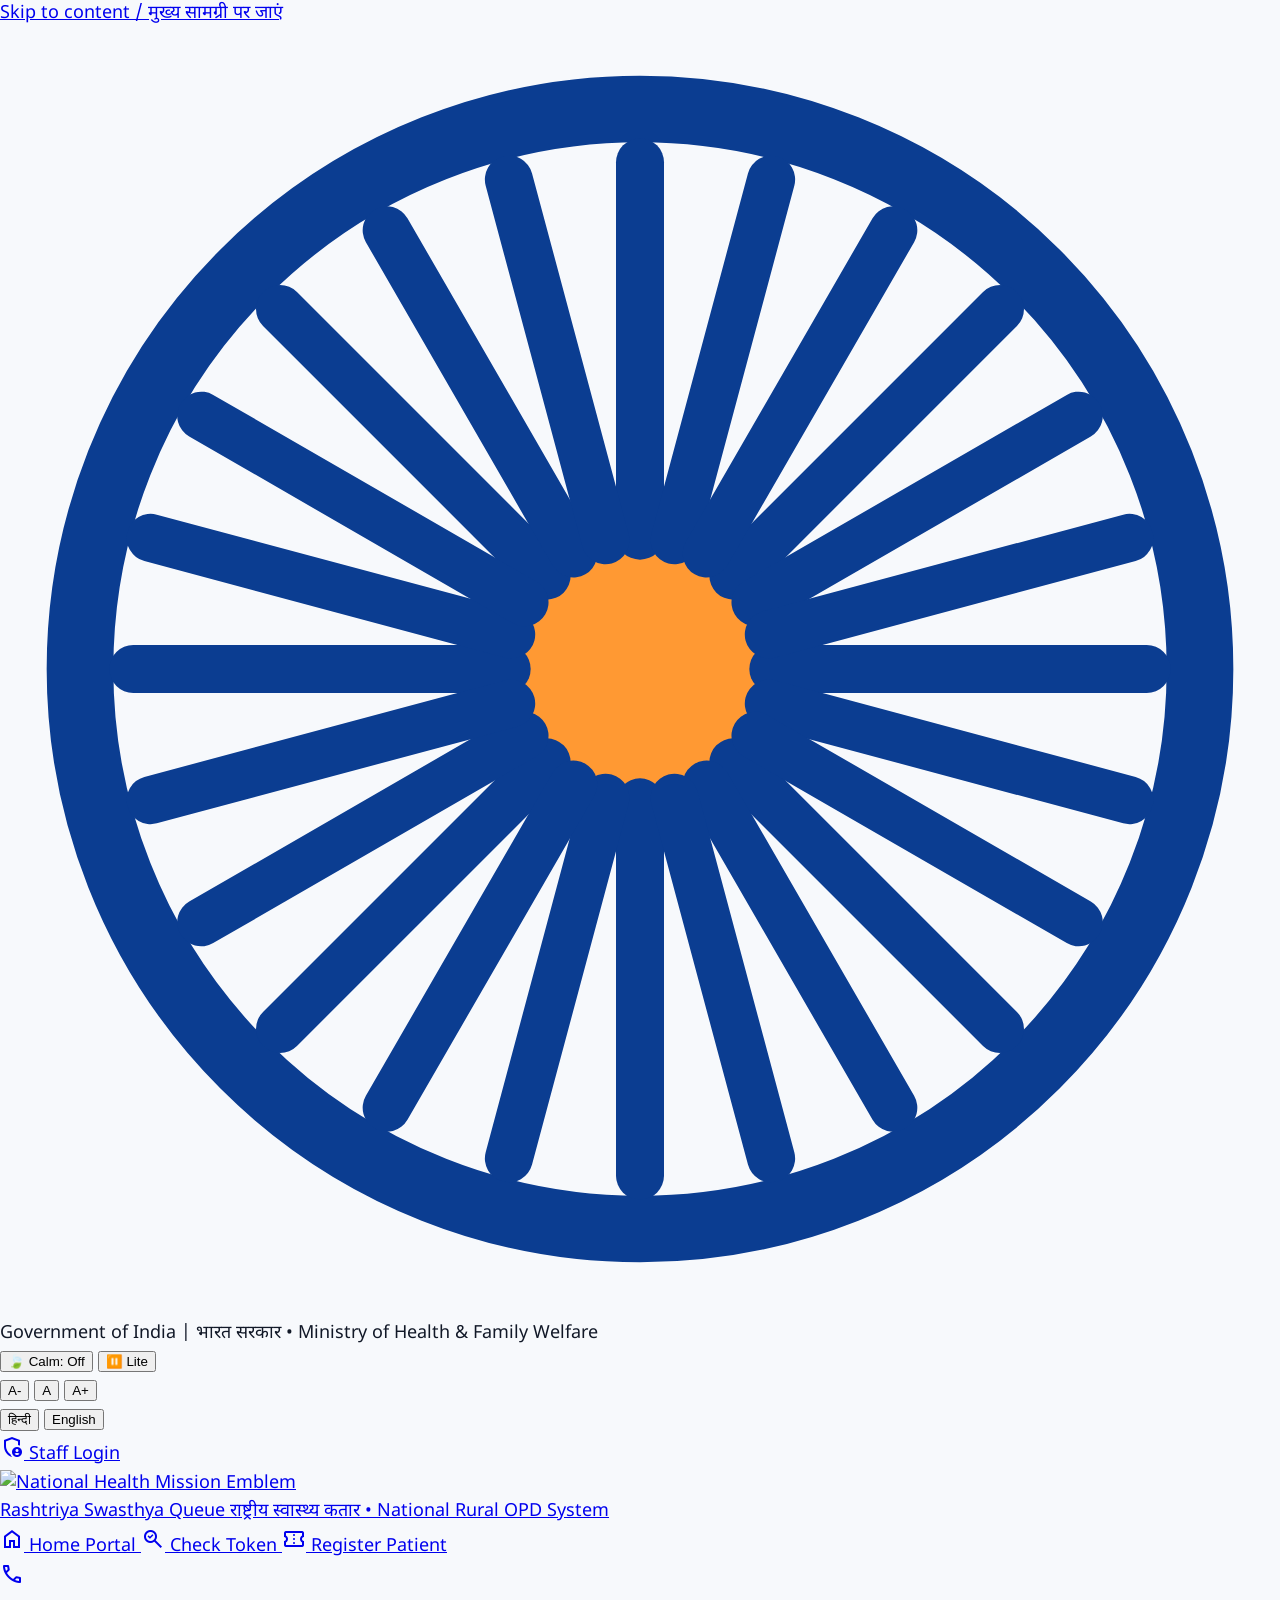
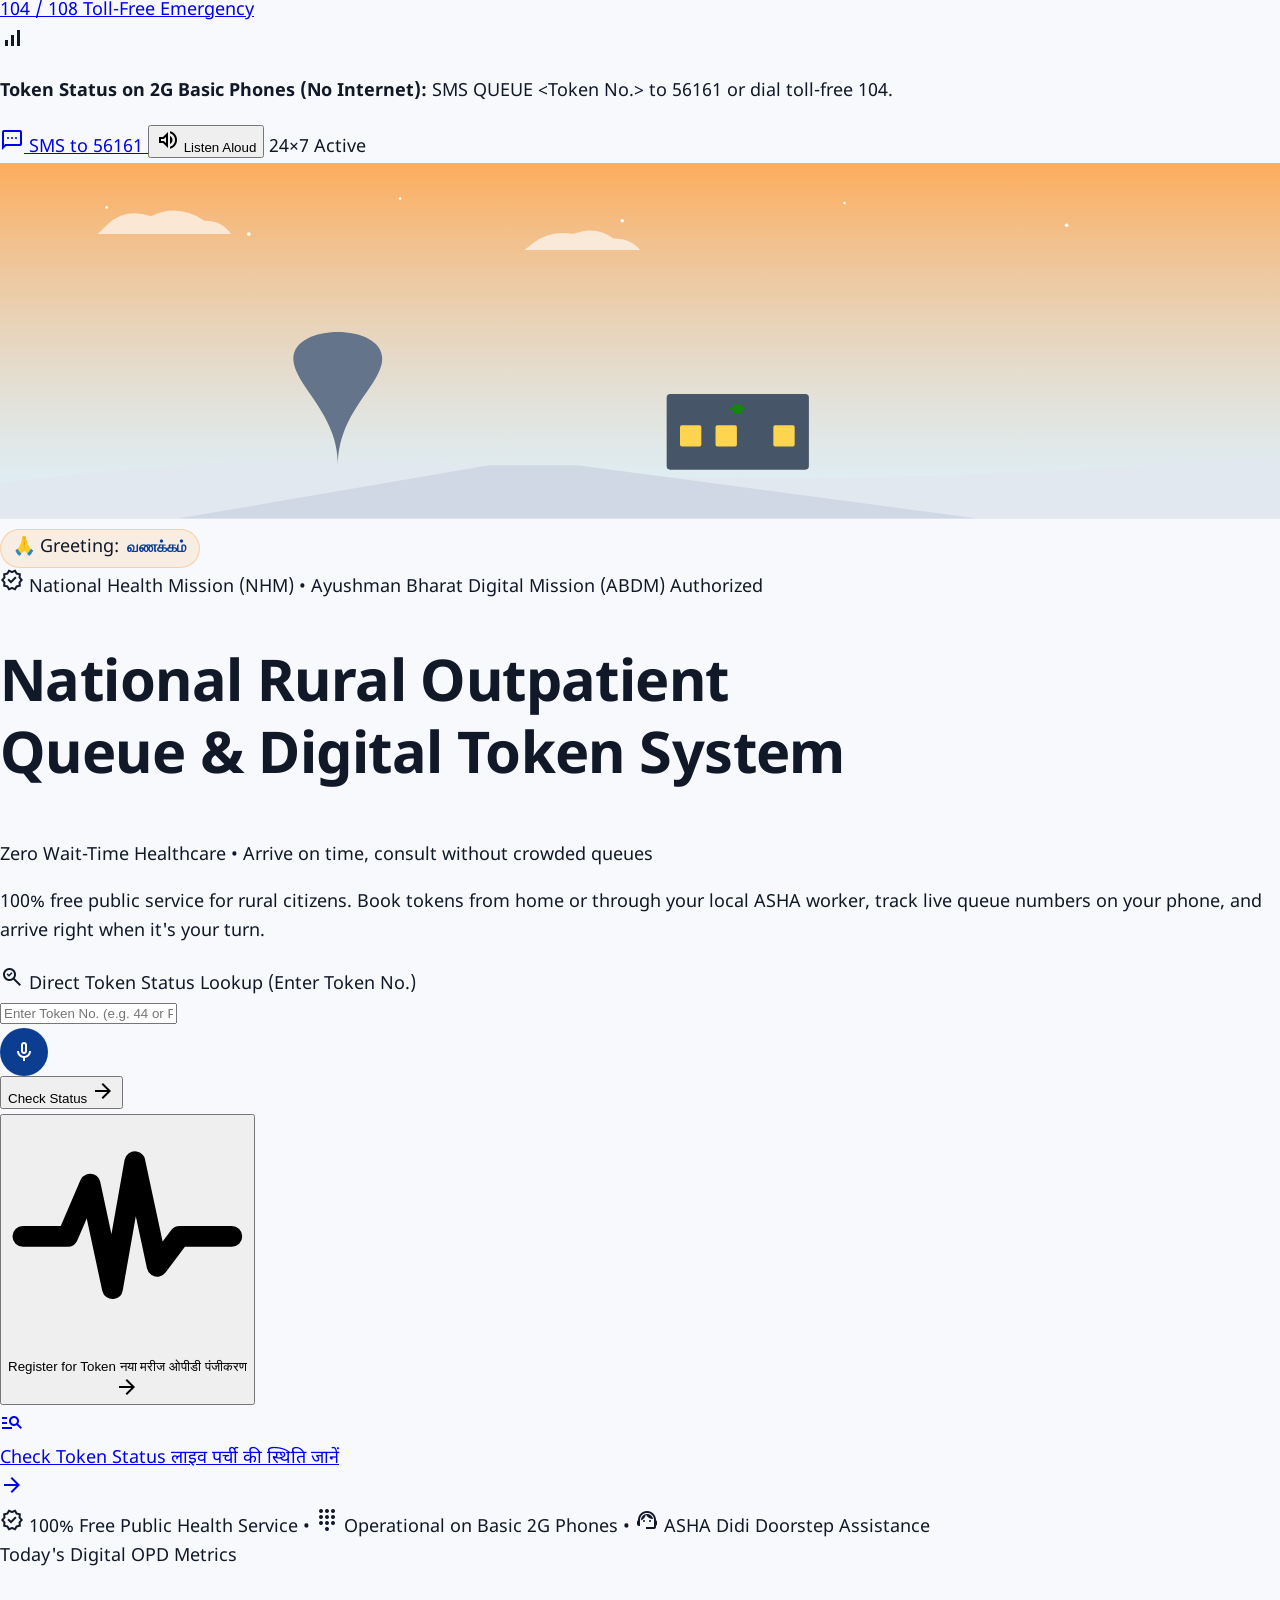
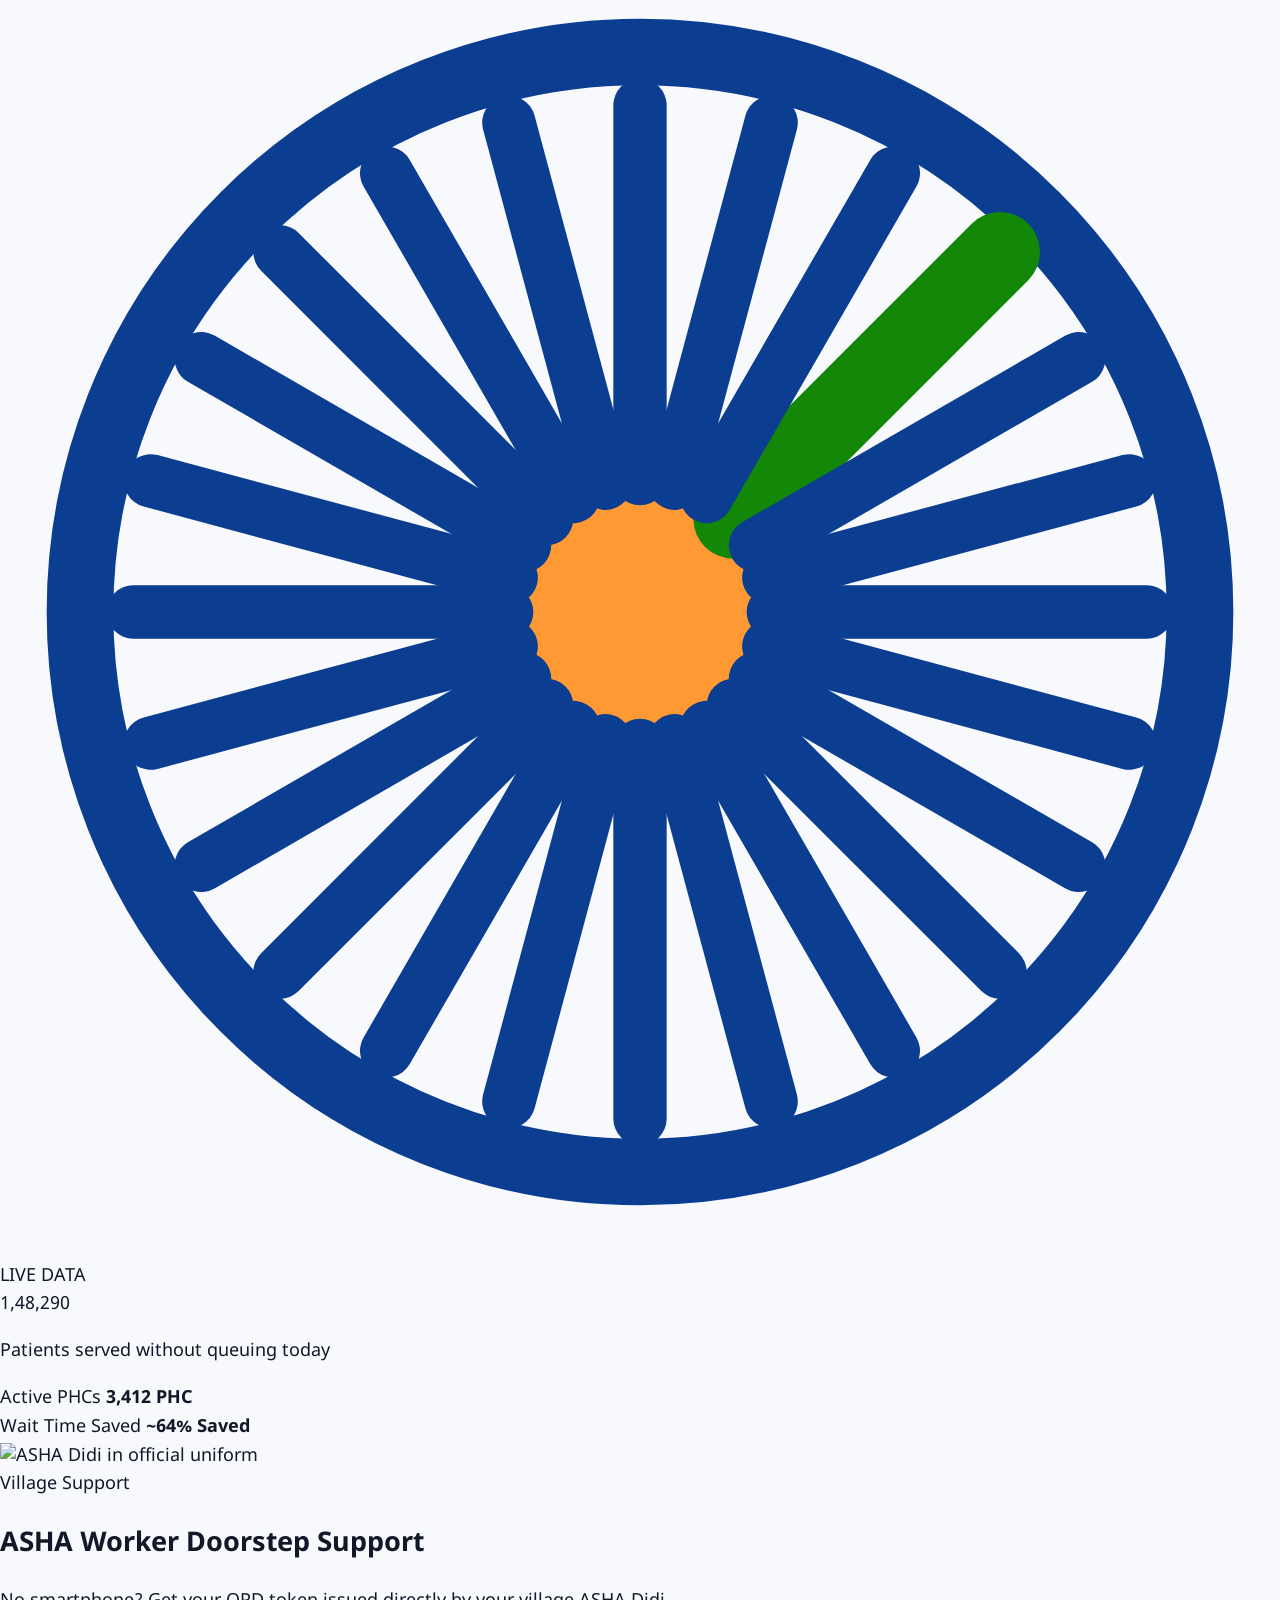
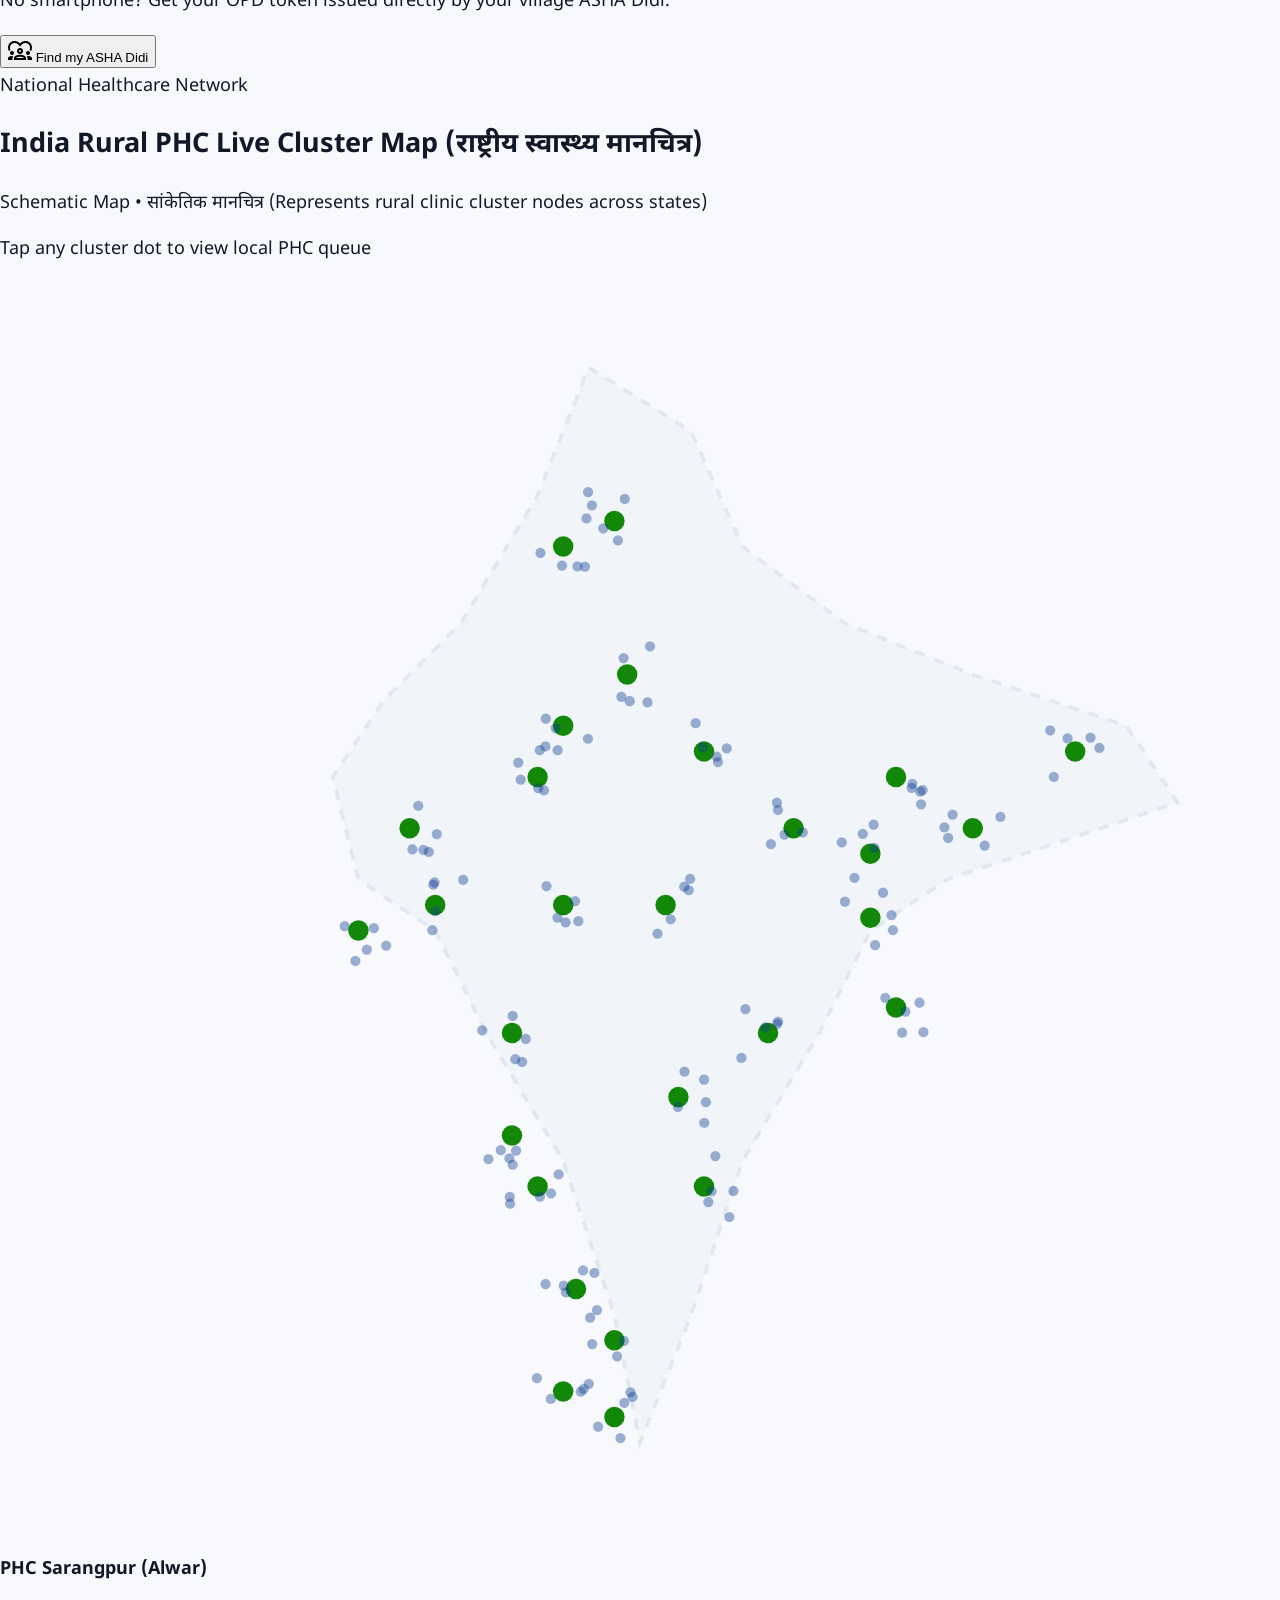
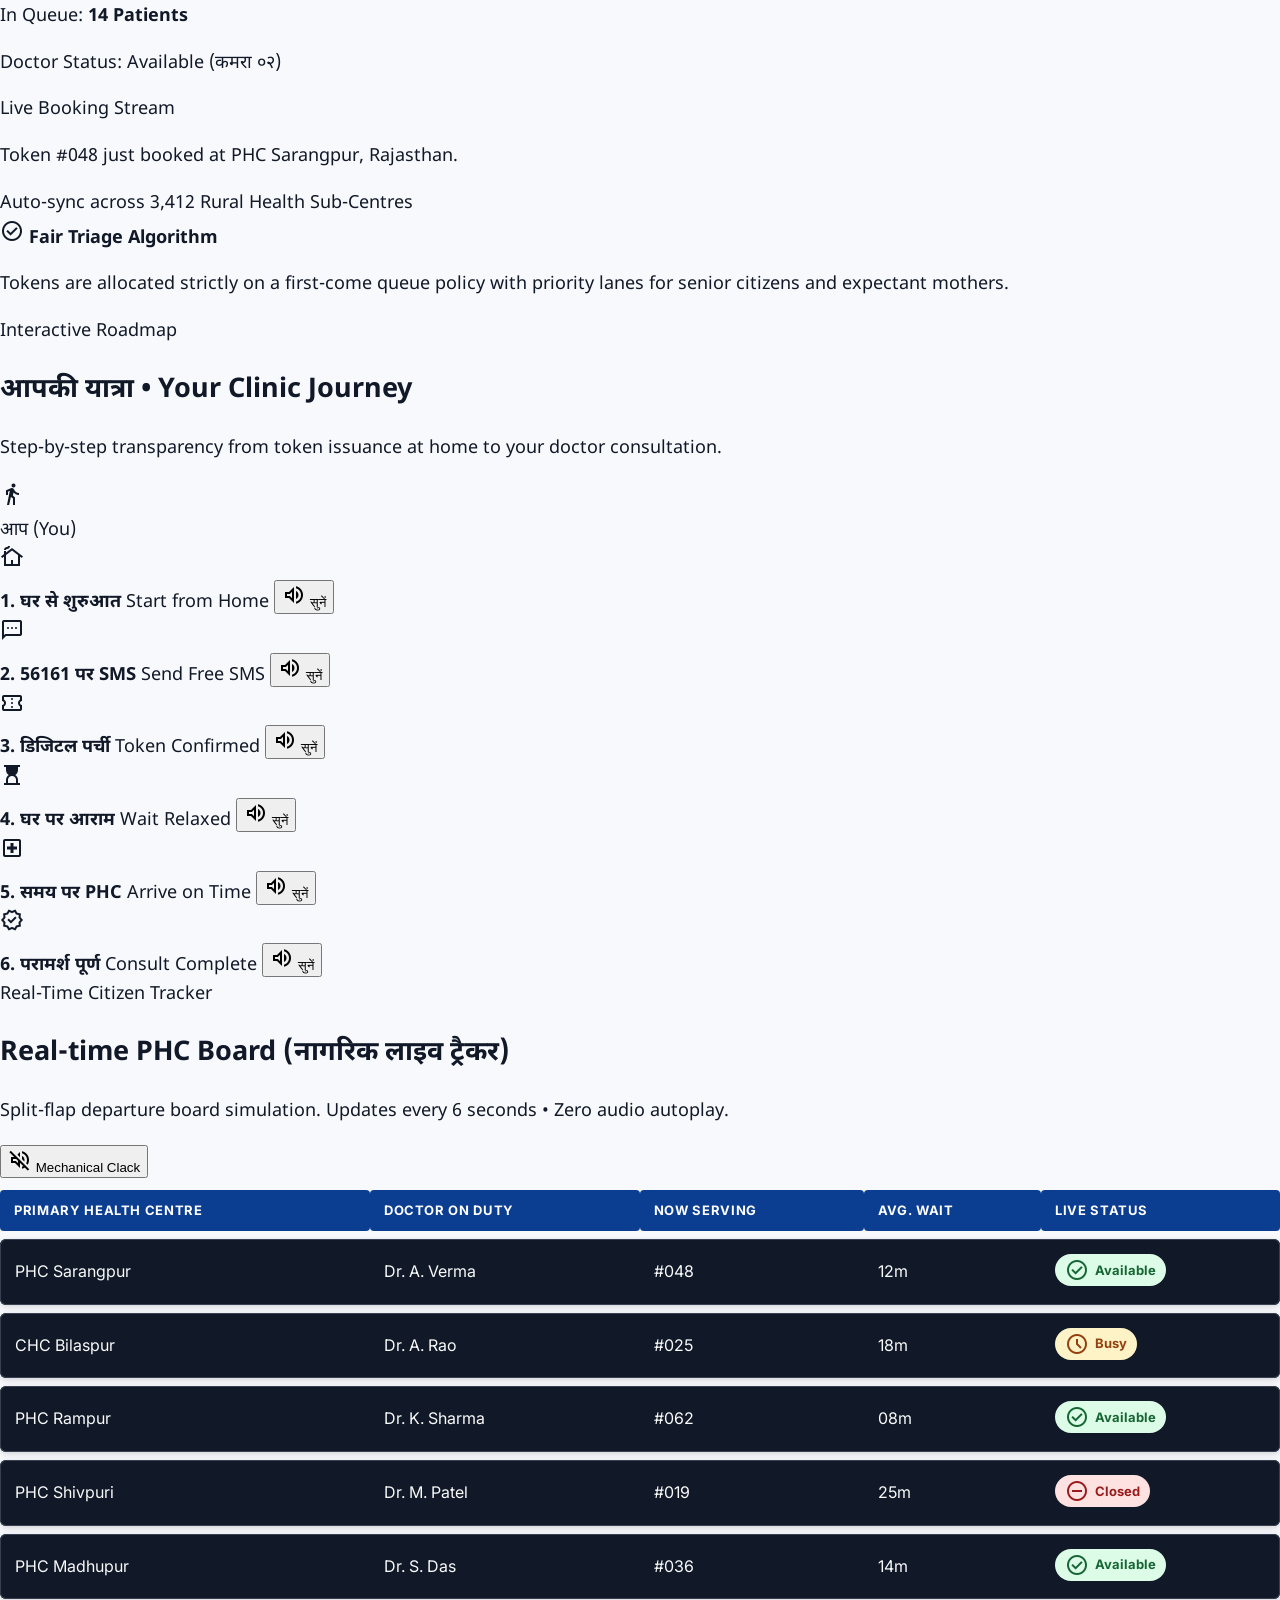
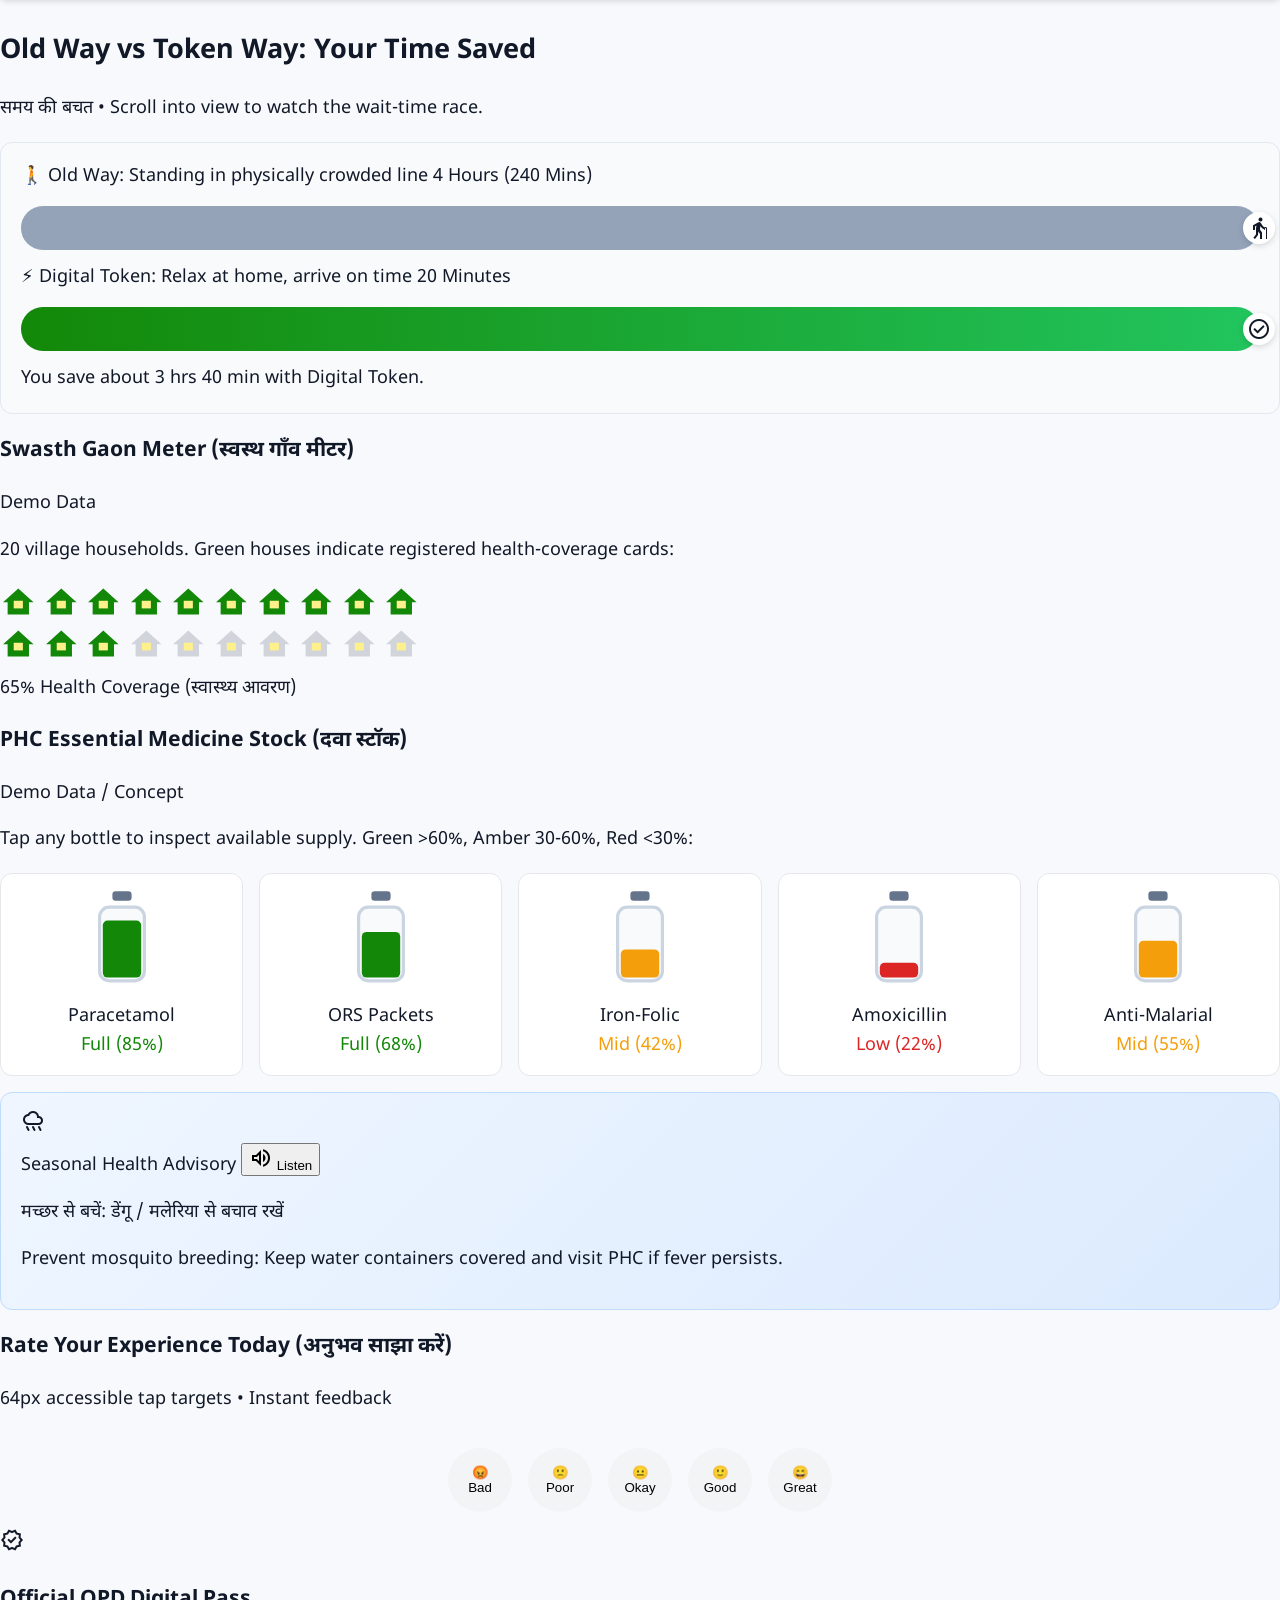
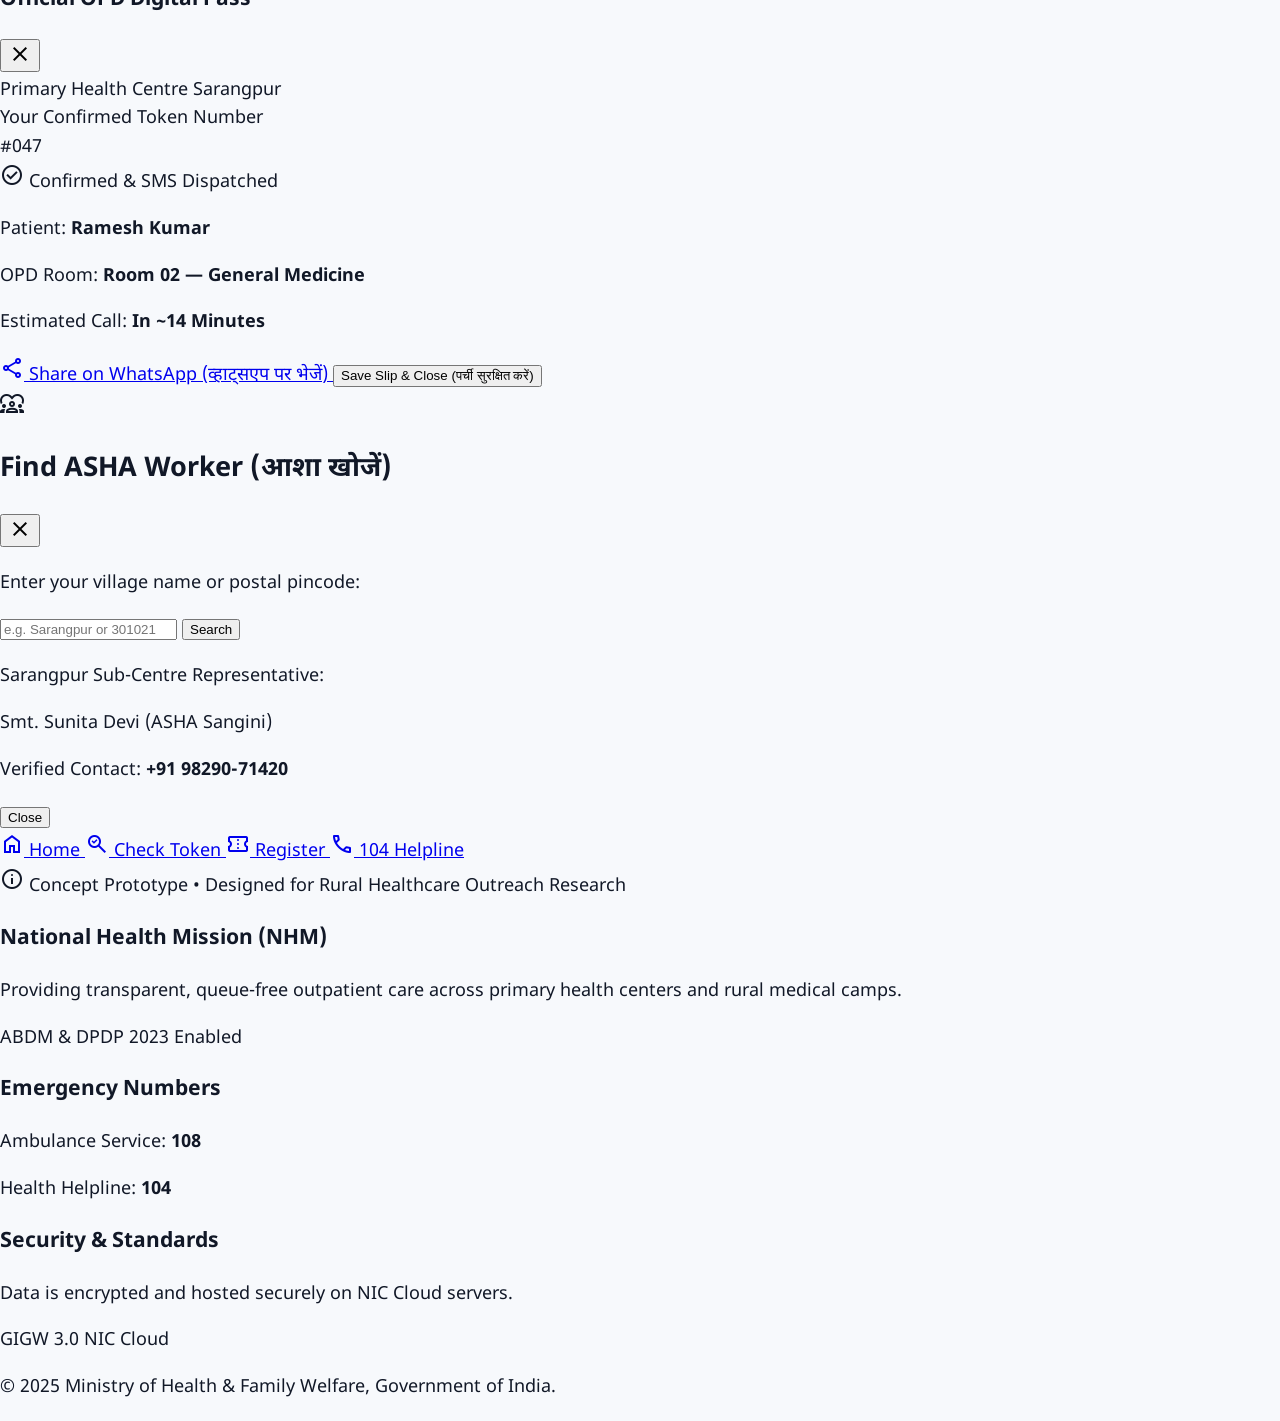
==== commit dbc07c14: "Remove rangoli geometric pattern overlay from hero section" ====
--- a/idea/index.html
+++ b/idea/index.html
@@ -130,15 +130,6 @@
       transition: transform 0.6s cubic-bezier(0.34, 1.56, 0.64, 1);
     }
 
-    /* 6. RANGOLI LOAD REVEAL (2s stroke draw) */
-    .rangoli-path {
-      stroke-dasharray: 600;
-      stroke-dashoffset: 600;
-      animation: drawRangoli 2s ease-out forwards;
-    }
-    @keyframes drawRangoli {
-      to { stroke-dashoffset: 0; }
-    }
 
     /* 7. 3D TICKET TILT */
     .ticket-3d-wrap {
@@ -492,18 +483,6 @@
         </svg>
       </div>
 
-      <!-- 6. Symmetric Rangoli / Kolam Load Reveal (First visit only, 8% permanent opacity) -->
-      <div class="absolute inset-0 pointer-events-none select-none z-0 flex items-center justify-center opacity-8 overflow-hidden" id="rangoli-container">
-        <svg class="w-[450px] h-[450px] text-[#0B3D91]" viewBox="0 0 400 400" fill="none">
-          <!-- Geometric Kolam Line Pattern with stroke-dashoffset -->
-          <circle cx="200" cy="200" r="140" stroke="currentColor" stroke-width="2.5" class="rangoli-path" />
-          <circle cx="200" cy="200" r="80" stroke="currentColor" stroke-width="2" class="rangoli-path" />
-          <path d="M200 40 L200 360 M40 200 L360 200" stroke="currentColor" stroke-width="2" class="rangoli-path" />
-          <path d="M86 86 L314 314 M86 314 L314 86" stroke="currentColor" stroke-width="2" class="rangoli-path" />
-          <polygon points="200,60 340,200 200,340 60,200" stroke="currentColor" stroke-width="2" fill="none" class="rangoli-path" />
-          <polygon points="200,100 300,200 200,300 100,200" stroke="currentColor" stroke-width="1.8" fill="none" class="rangoli-path" />
-        </svg>
-      </div>
 
       <!-- Hero Main Content Grid -->
       <div class="max-w-7xl mx-auto grid grid-cols-1 lg:grid-cols-12 gap-8 items-start relative z-10">
@@ -1644,16 +1623,6 @@
       }
     }
 
-    // -------------------------------------------------------------------------
-    // 6. RANGOLI LOAD REVEAL (First visit check)
-    // -------------------------------------------------------------------------
-    function checkRangoliLoad() {
-      const seen = localStorage.getItem('swasthya_rangoli_seen');
-      if (!seen) {
-        localStorage.setItem('swasthya_rangoli_seen', 'true');
-        // Let animation run, then it settles at 8%
-      }
-    }
 
     // -------------------------------------------------------------------------
     // 7. 3D TOKEN TICKET MODAL (Tilt on drag/device orientation)
@@ -1910,7 +1879,6 @@
       initIndiaDotMap();
       initVillageSky();
       initScrollJourney();
-      checkRangoliLoad();
 
       // 5. Start FPS Monitor
     });
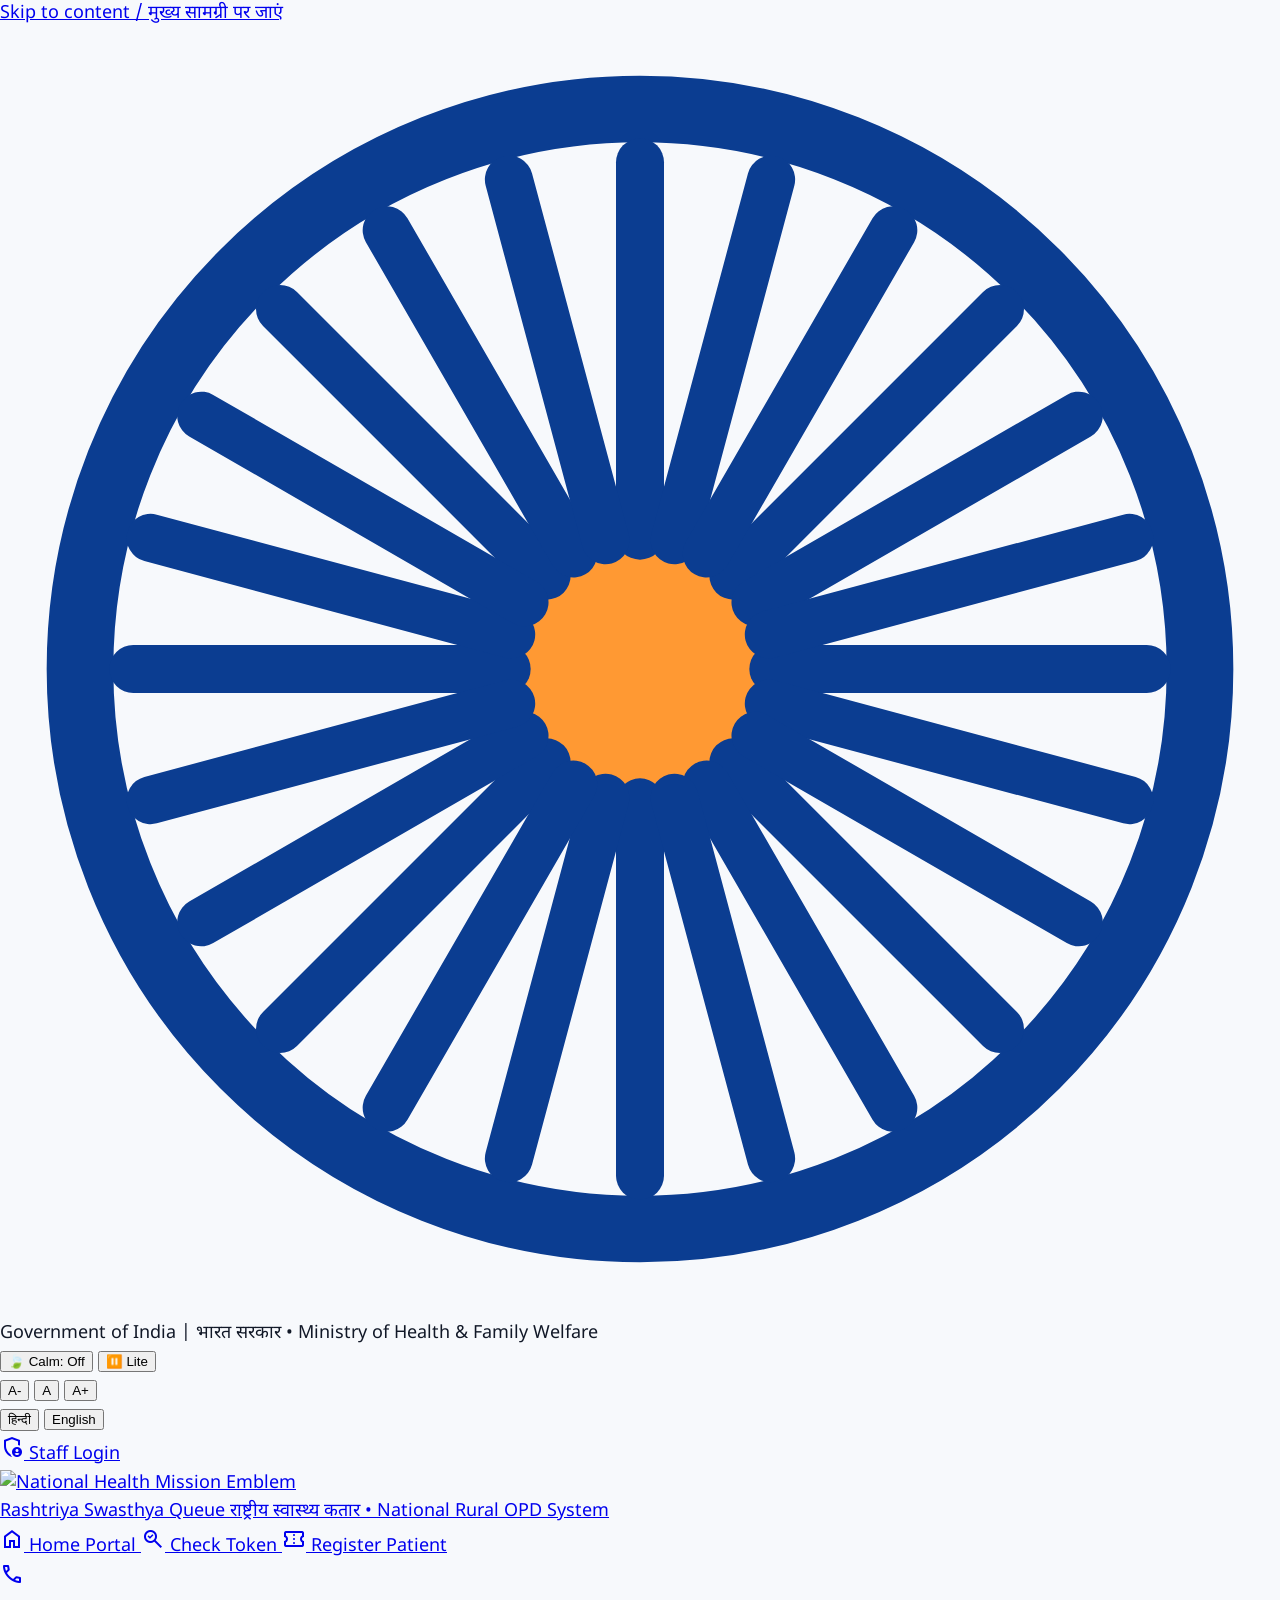
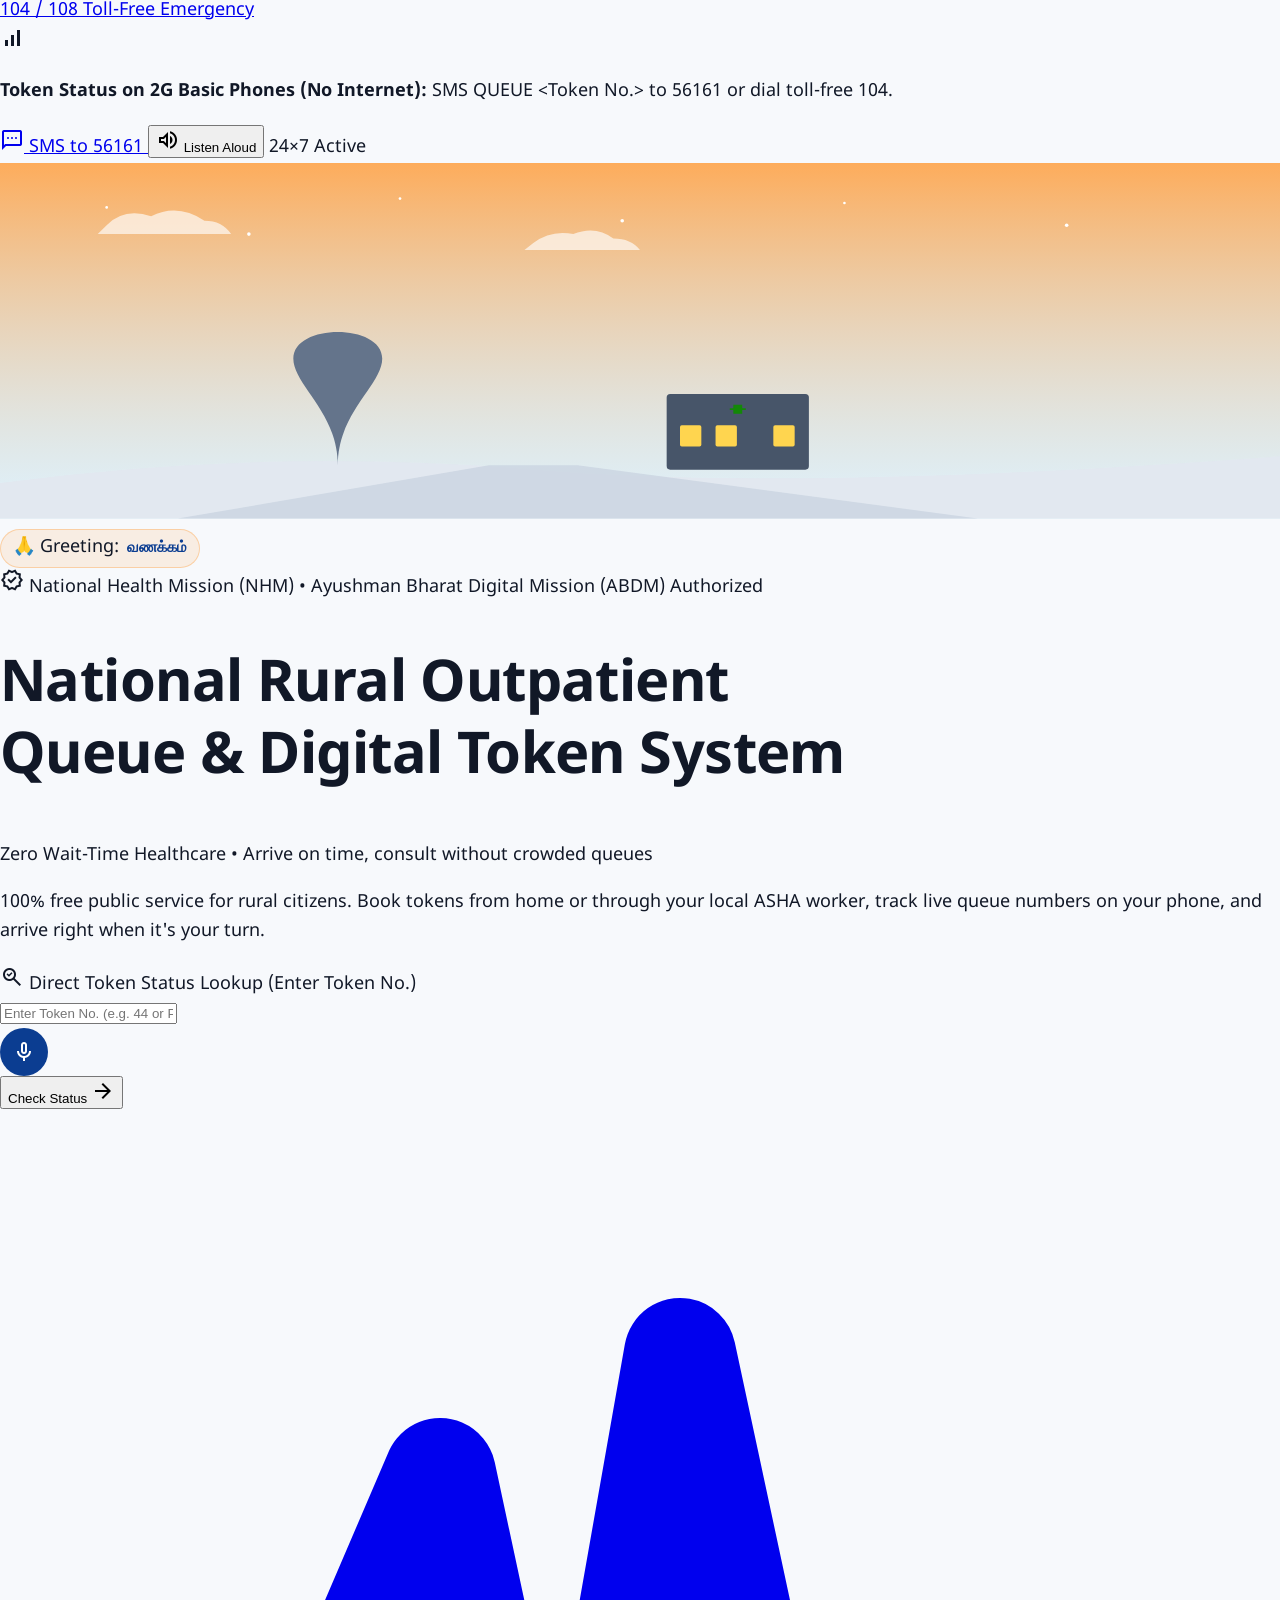
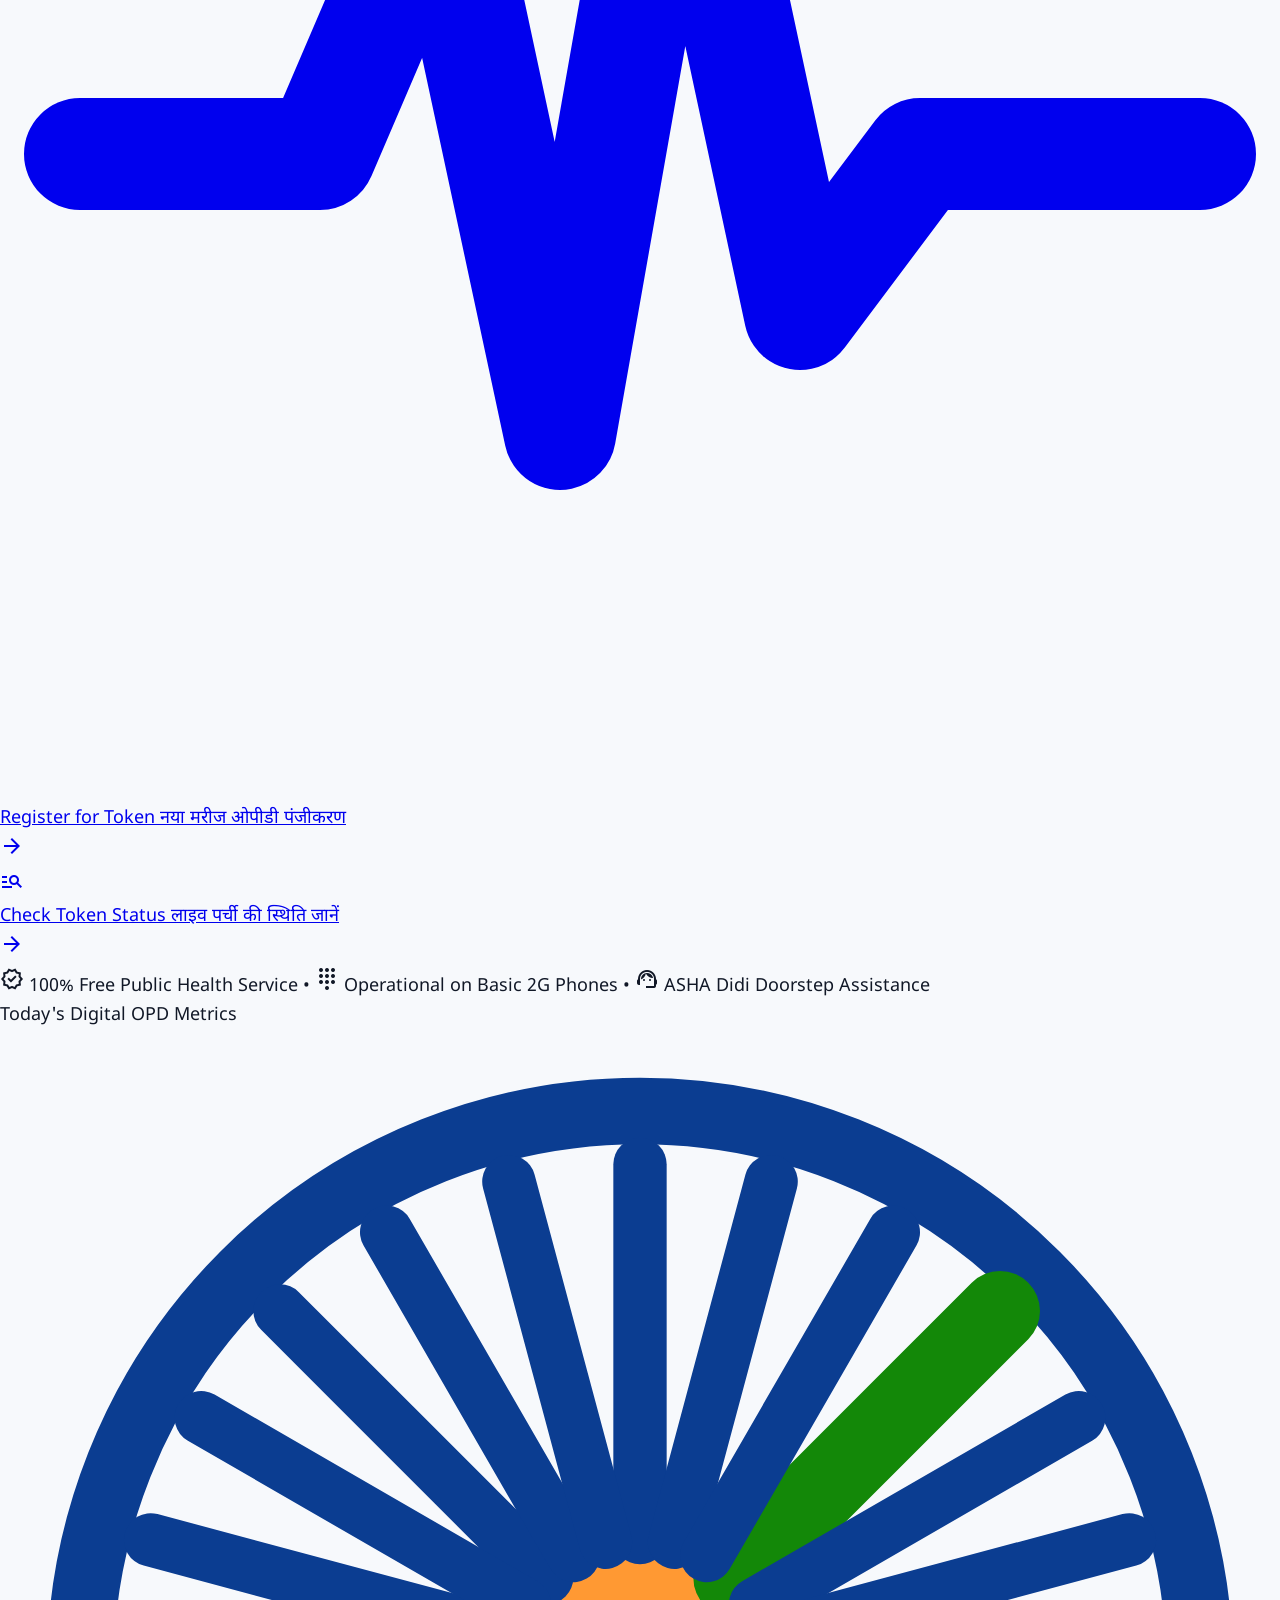
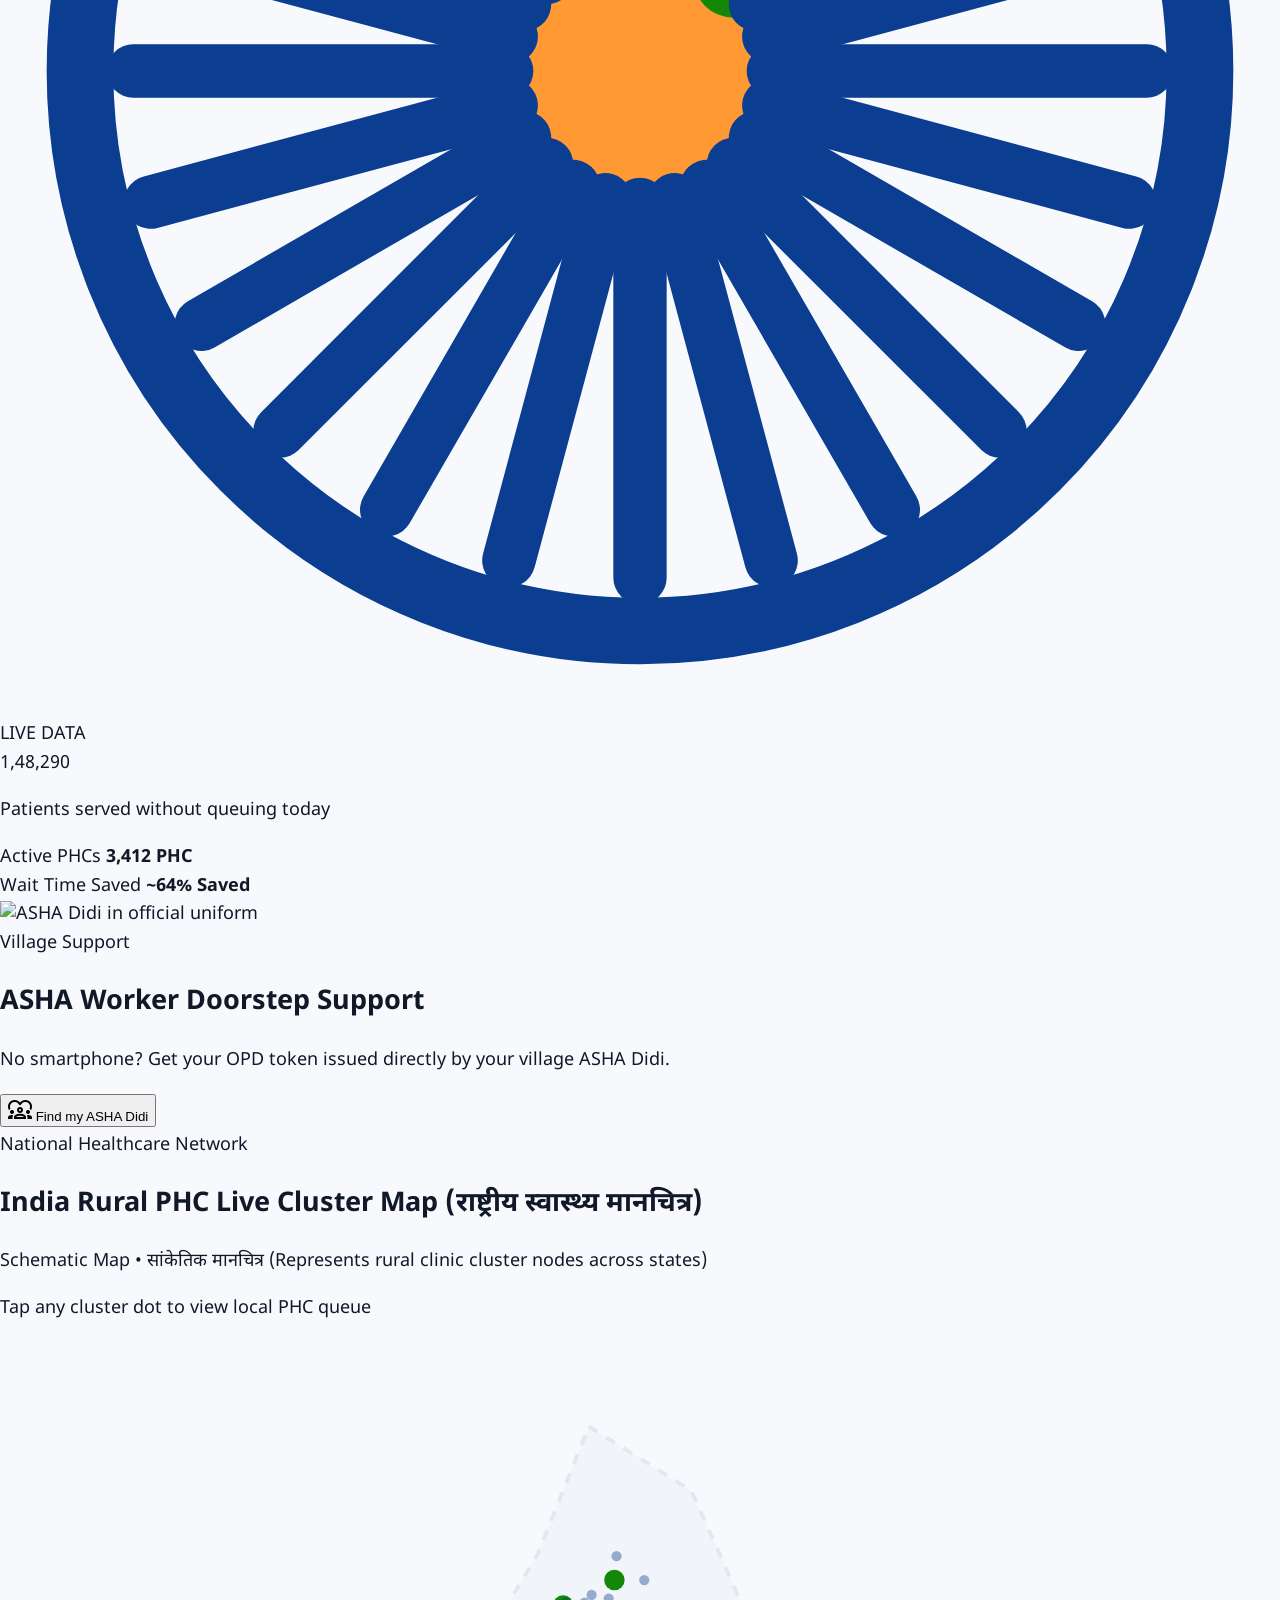
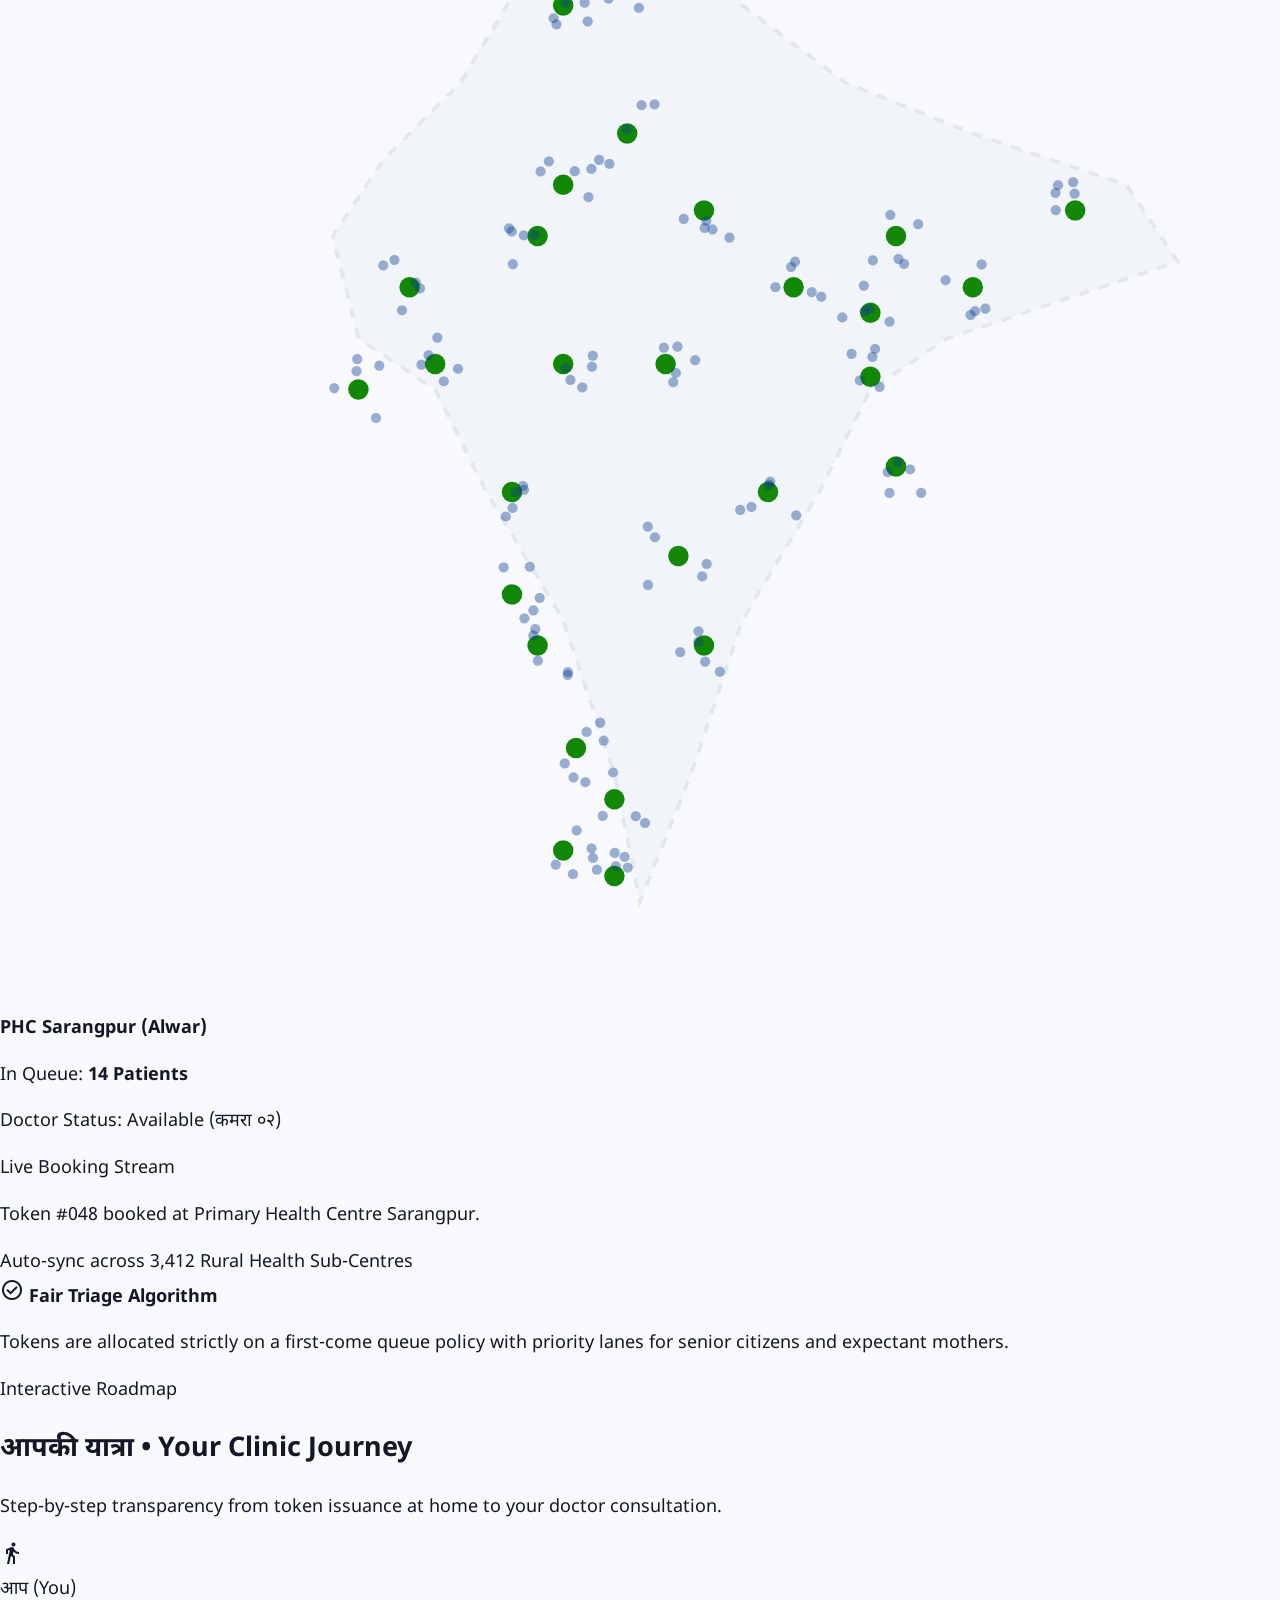
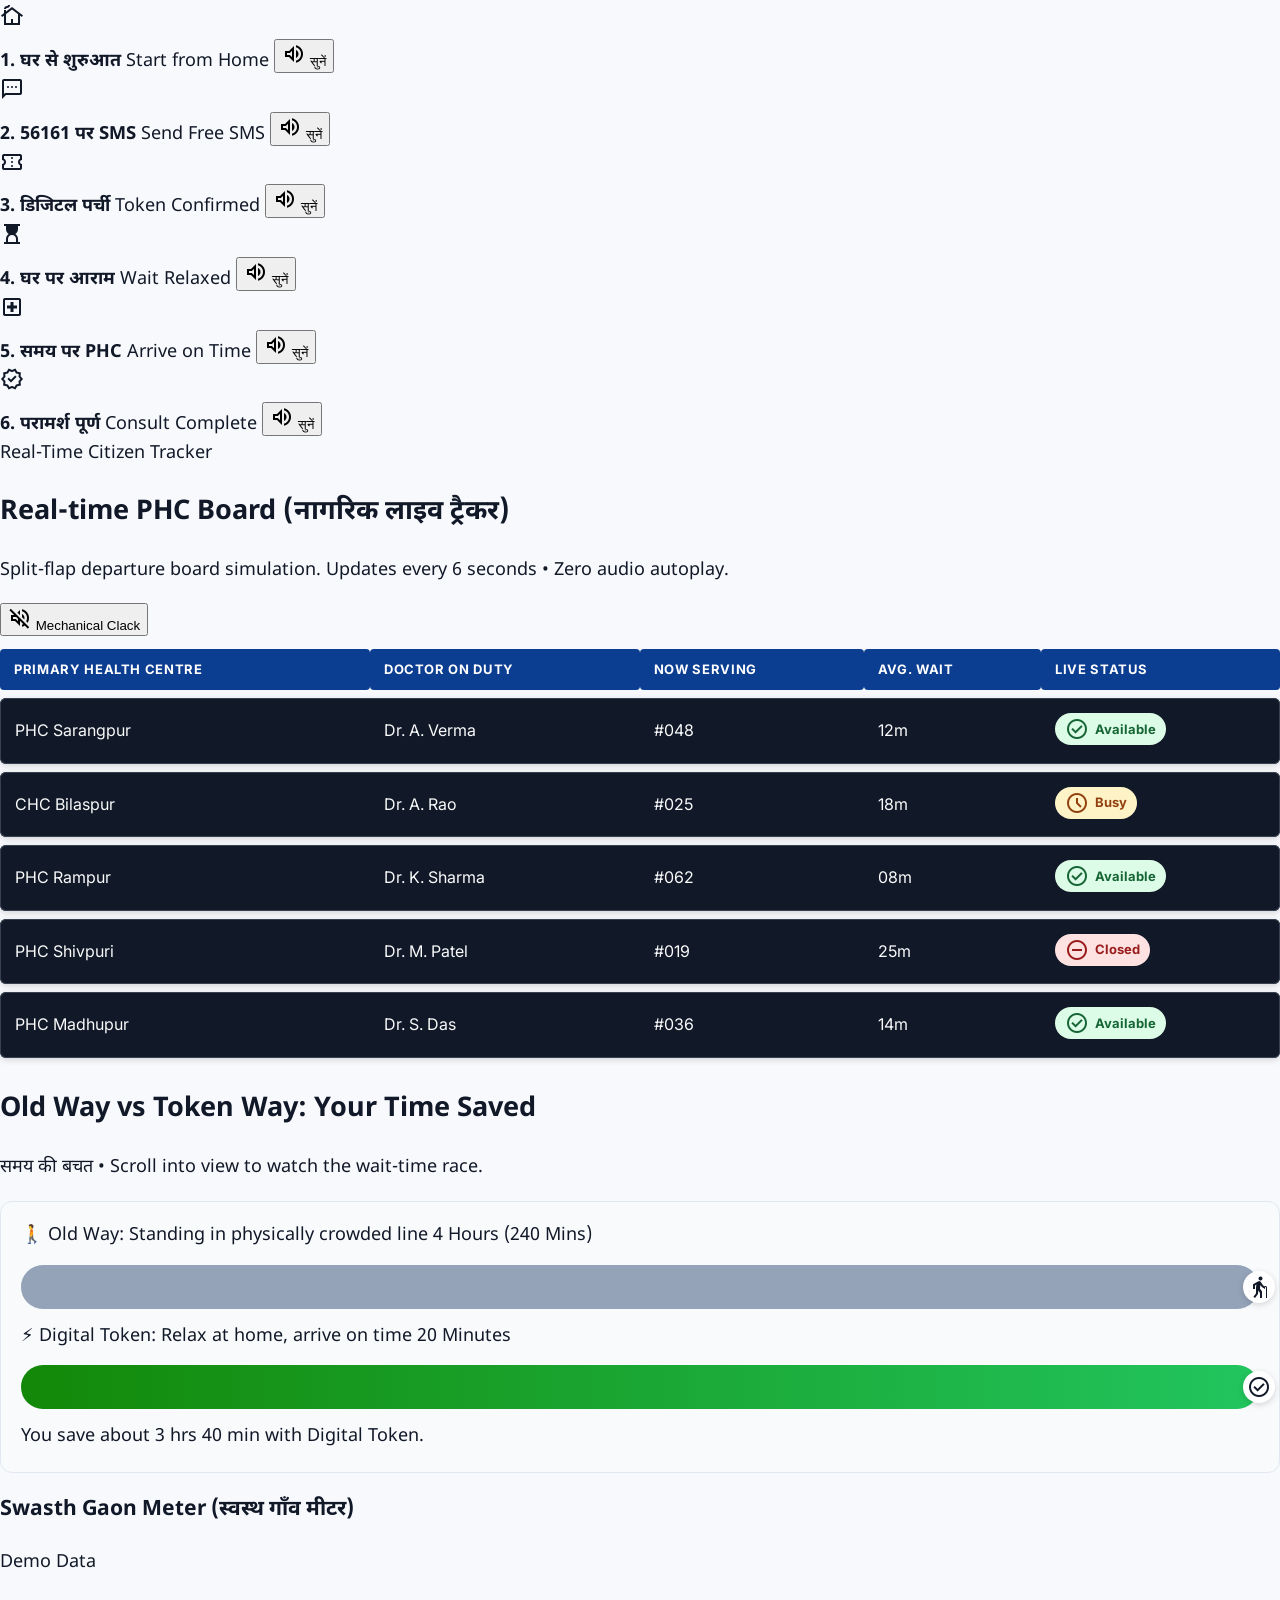
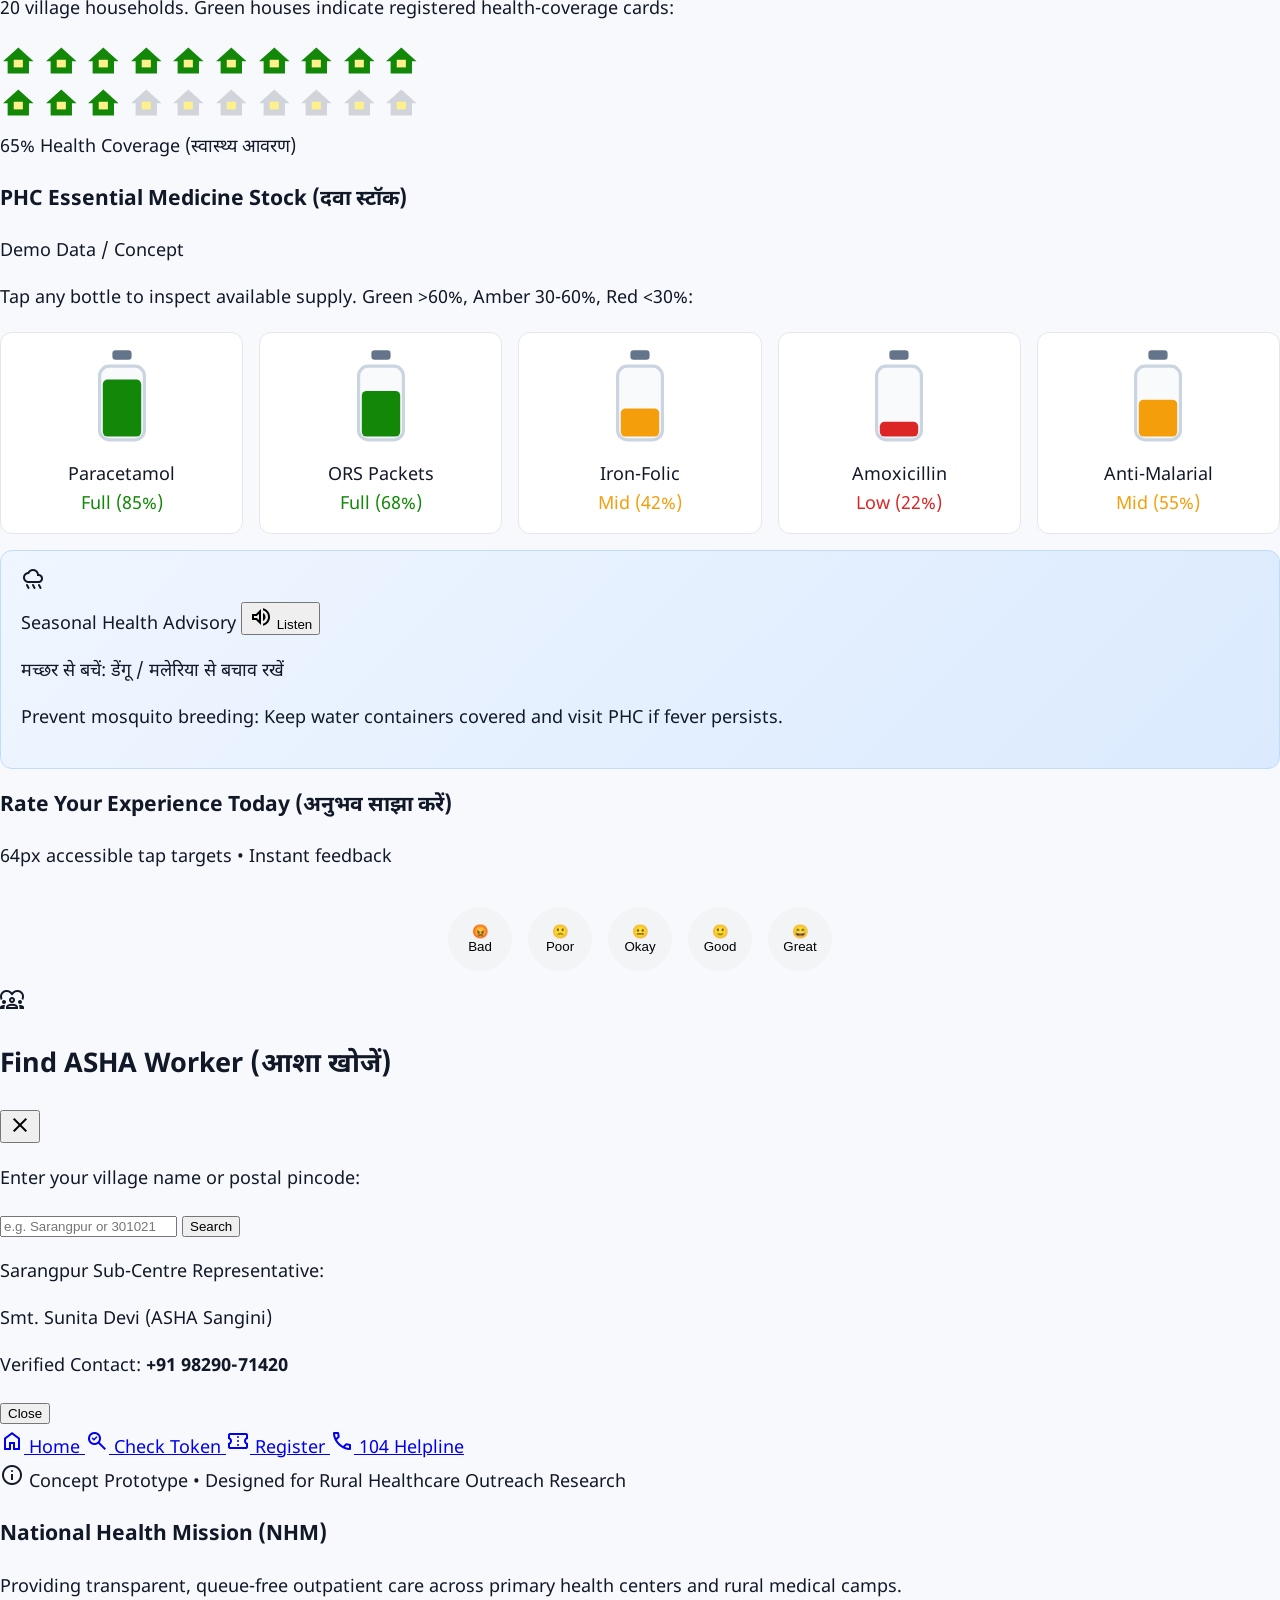
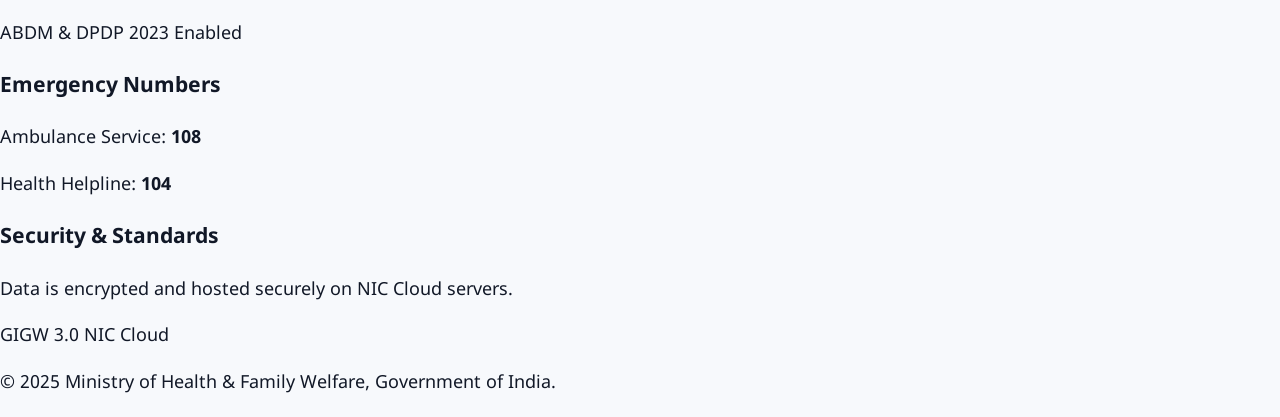
==== commit c308fa30: "feat: live motion, RSQStore integration, check-token, register, home flow fixes" ====
--- a/idea/index.html
+++ b/idea/index.html
@@ -547,14 +547,13 @@
           <!-- PRIMARY CTAS + 5. ECG-TO-TICK MORPH BUTTON -->
           <div class="grid grid-cols-1 sm:grid-cols-2 gap-4 max-w-2xl relative">
             
-            <!-- 5. REGISTER BUTTON WITH ECG-TO-TICK MORPH & 8. CELEBRATION TRIGGER -->
+            <!-- 5. REGISTER BUTTON (PLAIN NAVIGATION TO /register) -->
             <div class="relative" id="register-cta-wrap">
-              <button type="button" 
-                      id="register-morph-btn" 
-                      onclick="triggerEcgMorphAndBook()" 
-                      class="ripple-target btn-press min-h-[64px] px-5 bg-[#0B3D91] hover:bg-[#082d6c] text-white rounded-xl shadow-lg flex items-center gap-3.5 border-2 border-[#0B3D91] transition-all group w-full relative overflow-hidden">
+              <a href="register.html" 
+                 id="register-morph-btn" 
+                 class="ripple-target btn-press min-h-[64px] px-5 bg-[#0B3D91] hover:bg-[#082d6c] text-white rounded-xl shadow-lg flex items-center gap-3.5 border-2 border-[#0B3D91] transition-all group w-full relative overflow-hidden">
                 
-                <!-- 5. SVG ECG Line that Morphs into Checkmark -->
+                <!-- 5. SVG ECG Line -->
                 <div class="w-12 h-12 rounded-lg bg-white/15 flex items-center justify-center shrink-0" id="morph-icon-box">
                   <svg class="w-8 h-8 text-emerald-400" viewBox="0 0 32 32" fill="none" id="ecg-morph-svg">
                     <!-- ECG Path (8 matching points for smooth morph) -->
@@ -573,7 +572,7 @@
                 </div>
                 
                 <span class="material-symbols-outlined text-[22px] text-white group-hover:translate-x-1 transition-transform" id="cta-arrow">arrow_forward</span>
-              </button>
+              </a>
 
               <!-- 8. Floating Celebratory Plus / Diya Container -->
               <div id="celebration-particles" class="absolute inset-0 pointer-events-none overflow-visible"></div>
@@ -1110,64 +1109,6 @@
       </div>
     </section>
 
-    <!-- =======================================================================
-         7. 3D TOKEN TICKET MODAL (3D tilt on drag/device orientation & Odometer digits)
-         ======================================================================= -->
-    <div id="ticket-modal" class="fixed inset-0 z-50 bg-black/60 hidden items-center justify-center p-4" role="dialog" aria-modal="true" aria-labelledby="ticket-title">
-      <div class="ticket-3d-wrap max-w-md w-full">
-        <div class="ticket-3d-card bg-white rounded-2xl shadow-2xl p-6 space-y-4 border-2 border-gray-300 relative overflow-hidden" id="interactive-ticket-element">
-          
-          <div class="flex items-center justify-between border-b border-gray-200 pb-3">
-            <div class="flex items-center gap-2 text-[#0B3D91]">
-              <span class="material-symbols-outlined text-[24px] text-[#138808]">verified</span>
-              <h3 id="ticket-title" class="font-black text-lg">Official OPD Digital Pass</h3>
-            </div>
-            <button type="button" onclick="closeTicketModal()" class="w-8 h-8 rounded-full hover:bg-gray-100 flex items-center justify-center text-gray-500">
-              <span class="material-symbols-outlined">close</span>
-            </button>
-          </div>
-
-          <!-- Ticket Pass Body with Shine Sweep & Odometer Digits -->
-          <div class="ticket-shine-sweep bg-gradient-to-b from-blue-50 to-white border-2 border-dashed border-[#0B3D91] rounded-2xl p-5 text-center space-y-3 relative overflow-hidden shadow-inner">
-            <span class="text-xs font-extrabold text-gray-500 uppercase tracking-widest block">Primary Health Centre Sarangpur</span>
-            
-            <div class="py-2 border-y border-dashed border-gray-300">
-              <span class="text-xs font-bold text-gray-600 block">Your Confirmed Token Number</span>
-              <div class="text-5xl font-black text-[#0B3D91] tracking-tight my-1" id="ticket-token-display">
-                #047
-              </div>
-              <div class="inline-flex items-center gap-1 text-xs font-bold text-[#138808] bg-green-100 px-3 py-0.5 rounded-full">
-                <span class="material-symbols-outlined text-[16px]">check_circle</span>
-                <span>Confirmed &amp; SMS Dispatched</span>
-              </div>
-            </div>
-
-            <div class="text-left text-xs font-semibold text-gray-700 space-y-1">
-              <p>Patient: <strong class="text-gray-900" id="ticket-patient-name">Ramesh Kumar</strong></p>
-              <p>OPD Room: <strong>Room 02 — General Medicine</strong></p>
-              <p>Estimated Call: <strong>In ~14 Minutes</strong></p>
-            </div>
-          </div>
-
-          <!-- Share on WhatsApp & Save Slip Buttons -->
-          <div class="space-y-2 pt-1">
-            <a href="https://api.whatsapp.com/send?text=Rashtriya%20Swasthya%20Queue%20Token%20%23047%20confirmed%20at%20PHC%20Sarangpur." 
-               target="_blank" 
-               rel="noopener"
-               class="ripple-target btn-press w-full min-h-[48px] bg-[#25D366] hover:bg-[#1EBE5D] text-white font-extrabold text-sm rounded-xl flex items-center justify-center gap-2 shadow-md transition-all">
-              <span class="material-symbols-outlined text-[20px]">share</span>
-              <span>Share on WhatsApp (व्हाट्सएप पर भेजें)</span>
-            </a>
-
-            <button type="button" onclick="closeTicketModal()" class="w-full min-h-[44px] bg-gray-100 hover:bg-gray-200 text-gray-800 font-bold text-xs rounded-xl">
-              Save Slip &amp; Close (पर्ची सुरक्षित करें)
-            </button>
-          </div>
-
-        </div>
-      </div>
-    </div>
-
     <!-- ASHA SEARCH MODAL -->
     <div id="asha-modal" role="dialog" aria-modal="true" aria-labelledby="asha-modal-title" class="fixed inset-0 z-50 bg-black/60 hidden items-center justify-center p-4">
       <div class="bg-white max-w-lg w-full p-6 rounded-2xl shadow-2xl space-y-4 border-2 border-gray-300">
@@ -1472,7 +1413,10 @@
       // Update message & increment counter
       const stream = document.getElementById('live-map-booking-msg');
       if (stream) {
-        stream.textContent = `Token #${Math.floor(Math.random()*40)+30} booked at ${target.name}.`;
+        const latest = window.RSQStore ? window.RSQStore.getLatestToken() : null;
+        if (!latest) {
+          stream.textContent = `Token #${Math.floor(Math.random()*40)+30} booked at ${target.name}.`;
+        }
       }
       incrementOdometerCounter(1);
     }
@@ -1562,120 +1506,6 @@
         const utt = new SpeechSynthesisUtterance(msgs[num]);
         utt.lang = 'hi-IN';
         window.speechSynthesis.speak(utt);
-      }
-    }
-
-    // -------------------------------------------------------------------------
-    // 5. ECG-TO-TICK MORPH & 8. SUCCESS CELEBRATION
-    // -------------------------------------------------------------------------
-    let isEcgMorphed = false;
-    function triggerEcgMorphAndBook() {
-      const path = document.getElementById('morph-path');
-      const title = document.getElementById('cta-reg-title');
-      const sub = document.getElementById('cta-reg-sub');
-      const btn = document.getElementById('register-morph-btn');
-      if (!path) return;
-
-      if (!isEcgMorphed) {
-        // Morph SVG Path into Checkmark: M 4 16 L 8 16 L 12 21 L 22 9 L 26 9 L 26 9 L 28 9 L 30 9
-        path.setAttribute('d', 'M 4 16 L 8 16 L 12 21 L 22 9 L 24 9 L 26 9 L 28 9 L 30 9');
-        path.setAttribute('stroke', '#10B981');
-        isEcgMorphed = true;
-        if (title) title.textContent = "Token #048 Generated!";
-        if (sub) sub.textContent = "पर्ची सफलतापूर्वक जारी (SMS Sent)";
-        if (btn) btn.classList.add('border-emerald-500', 'bg-emerald-900');
-
-        // 8. Launch floating plus & diya particles
-        launchSuccessParticles();
-
-        // 7. Show 3D ticket modal
-        setTimeout(() => {
-          show3DTicketModal('048', 'Ramesh Kumar');
-        }, 700);
-      } else {
-        // Reset
-        path.setAttribute('d', 'M 2 16 L 8 16 L 11 9 L 14 23 L 17 6 L 20 20 L 23 16 L 30 16');
-        path.setAttribute('stroke', 'currentColor');
-        isEcgMorphed = false;
-        if (title) title.textContent = translations[currentLang].cta_register_title;
-        if (sub) sub.textContent = translations[currentLang].cta_register_sub;
-        if (btn) btn.classList.remove('border-emerald-500', 'bg-emerald-900');
-      }
-    }
-
-    // 8. SUCCESS CELEBRATION (14 floating green pluses & diyas)
-    function launchSuccessParticles() {
-      if (currentMotionTier !== 'full') return;
-      const container = document.getElementById('celebration-particles');
-      if (!container) return;
-
-      for (let i = 0; i < 14; i++) {
-        const p = document.createElement('div');
-        p.className = 'celebration-item font-black text-emerald-400 select-none';
-        p.textContent = i % 2 === 0 ? '✚' : '🪔';
-        p.style.left = `${10 + Math.random() * 80}%`;
-        p.style.top = `${20 + Math.random() * 40}%`;
-        p.style.fontSize = `${16 + Math.random() * 12}px`;
-        p.style.animationDelay = `${Math.random() * 0.4}s`;
-        container.appendChild(p);
-
-        setTimeout(() => p.remove(), 1600);
-      }
-    }
-
-
-    // -------------------------------------------------------------------------
-    // 7. 3D TOKEN TICKET MODAL (Tilt on drag/device orientation)
-    // -------------------------------------------------------------------------
-    function show3DTicketModal(tokenNum, patientName) {
-      const modal = document.getElementById('ticket-modal');
-      const disp = document.getElementById('ticket-token-display');
-      const nameEl = document.getElementById('ticket-patient-name');
-      if (disp) disp.textContent = '#' + tokenNum;
-      if (nameEl) nameEl.textContent = patientName;
-      if (modal) {
-        modal.classList.remove('hidden');
-        modal.classList.add('flex');
-      }
-
-      // Initialize 3D tilt tracking
-      init3DTilt();
-    }
-
-    function closeTicketModal() {
-      const modal = document.getElementById('ticket-modal');
-      if (modal) {
-        modal.classList.remove('flex');
-        modal.classList.add('hidden');
-      }
-    }
-
-    function init3DTilt() {
-      const card = document.getElementById('interactive-ticket-element');
-      if (!card || currentMotionTier !== 'full') return;
-
-      // Mouse drag / hover 3D tilt (max +-8deg)
-      card.addEventListener('mousemove', (e) => {
-        const rect = card.getBoundingClientRect();
-        const x = e.clientX - rect.left - rect.width / 2;
-        const y = e.clientY - rect.top - rect.height / 2;
-        const rotX = Math.max(-8, Math.min(8, (-y / rect.height) * 16));
-        const rotY = Math.max(-8, Math.min(8, (x / rect.width) * 16));
-        card.style.transform = `rotateX(${rotX}deg) rotateY(${rotY}deg)`;
-      });
-
-      card.addEventListener('mouseleave', () => {
-        card.style.transform = 'rotateX(0deg) rotateY(0deg)';
-      });
-
-      // DeviceOrientation fallback if supported
-      if (window.DeviceOrientationEvent && typeof DeviceOrientationEvent.requestPermission !== 'function') {
-        window.addEventListener('deviceorientation', (e) => {
-          if (!e.gamma || !e.beta) return;
-          const tiltX = Math.max(-8, Math.min(8, e.beta / 5));
-          const tiltY = Math.max(-8, Math.min(8, e.gamma / 5));
-          card.style.transform = `rotateX(${tiltX}deg) rotateY(${tiltY}deg)`;
-        }, { passive: true });
       }
     }
 
@@ -1817,7 +1647,100 @@
       const input = document.getElementById('quick-token-input');
       const token = input ? input.value.trim() : '';
       if (!token) return;
-      window.location.href = `check-token.html?token=${encodeURIComponent(token)}`;
+
+      const alertBox = document.getElementById('quick-check-alert');
+      const found = window.RSQStore ? window.RSQStore.findToken(token) : null;
+
+      if (found) {
+        if (alertBox) {
+          alertBox.classList.remove('hidden');
+          alertBox.className = "mt-3 p-4 bg-emerald-50 border-l-4 border-[#138808] rounded-xl shadow-sm text-sm font-bold text-gray-800";
+          alertBox.innerHTML = `
+            <div class="flex flex-col sm:flex-row sm:items-center justify-between gap-3">
+              <div>
+                <div class="flex items-center gap-1.5 text-[#138808]">
+                  <span class="material-symbols-outlined text-[20px]">verified</span>
+                  <span class="font-extrabold text-base">Token #${found.token} Confirmed</span>
+                </div>
+                <p class="text-xs text-gray-800 font-semibold mt-1">
+                  Patient: <strong class="text-gray-900">${found.name}</strong> • ${found.department}
+                </p>
+                <p class="text-xs text-[#0B3D91] font-bold mt-0.5">
+                  ${found.room} • Attending: ${found.doctor} • Est. Wait: ~${found.waitMins} Mins
+                </p>
+              </div>
+              <a href="check-token.html?token=${encodeURIComponent(found.token)}" class="ripple-target btn-press px-4 py-2 bg-[#0B3D91] hover:bg-[#082d6c] text-white text-xs font-bold rounded-lg text-center shrink-0">
+                View Live Tracker &rarr;
+              </a>
+            </div>
+          `;
+          alertBox.scrollIntoView({ behavior: 'smooth', block: 'nearest' });
+        } else {
+          window.location.href = `check-token.html?token=${encodeURIComponent(found.token)}`;
+        }
+      } else {
+        if (alertBox) {
+          alertBox.classList.remove('hidden');
+          alertBox.className = "mt-3 p-3 bg-blue-50 border-l-4 border-[#0B3D91] rounded-xl shadow-sm text-sm font-bold text-gray-800";
+          alertBox.innerHTML = `
+            <div class="flex flex-col sm:flex-row sm:items-center justify-between gap-3">
+              <div>
+                <div class="flex items-center gap-1.5 text-[#0B3D91]">
+                  <span class="material-symbols-outlined text-[18px]">info</span>
+                  <span class="font-bold text-sm">Searching central records for "${token}"...</span>
+                </div>
+                <p class="text-xs text-gray-600 mt-0.5">Token not found in local kiosk cache. Opening full registry tracker.</p>
+              </div>
+              <a href="check-token.html?token=${encodeURIComponent(token)}" class="ripple-target btn-press px-3.5 py-1.5 bg-[#0B3D91] hover:bg-[#082d6c] text-white text-xs font-bold rounded-lg text-center shrink-0">
+                Search Registry &rarr;
+              </a>
+            </div>
+          `;
+        } else {
+          window.location.href = `check-token.html?token=${encodeURIComponent(token)}`;
+        }
+      }
+    }
+
+    // -------------------------------------------------------------------------
+    // LIVE BOOKING STREAM STORE SYNC (BroadcastChannel & Storage Event)
+    // -------------------------------------------------------------------------
+    function updateLiveBookingStreamFromStore(animate = true) {
+      const stream = document.getElementById('live-map-booking-msg');
+      if (!stream || !window.RSQStore) return;
+      const latest = window.RSQStore.getLatestToken();
+      if (latest) {
+        const animClass = animate ? 'pass-token-single' : '';
+        stream.innerHTML = `Token <span class="${animClass} text-[#0B3D91] font-black" style="display:inline-block;">#${latest.token}</span> booked at ${latest.phc || 'PHC Sarangpur, Rajasthan'}.`;
+      }
+    }
+
+    function initLiveBookingStreamSync() {
+      updateLiveBookingStreamFromStore(false);
+
+      // Listen for localStorage changes from other tabs/windows
+      window.addEventListener('storage', (e) => {
+        if (e.key === 'rsq_tokens') {
+          updateLiveBookingStreamFromStore(true);
+        }
+      });
+
+      // Listen for BroadcastChannel updates
+      try {
+        if (window.BroadcastChannel) {
+          const bc = new BroadcastChannel('rsq_tokens_channel');
+          bc.onmessage = (ev) => {
+            if (ev.data && ev.data.token) {
+              updateLiveBookingStreamFromStore(true);
+            }
+          };
+        }
+      } catch (err) {}
+
+      // Listen for in-window custom events
+      window.addEventListener('rsq_token_added', () => {
+        updateLiveBookingStreamFromStore(true);
+      });
     }
 
     function openAshaSearchModal() {
@@ -1879,6 +1802,7 @@
       initIndiaDotMap();
       initVillageSky();
       initScrollJourney();
+      initLiveBookingStreamSync();
 
       // 5. Start FPS Monitor
     });
--- a/idea/motion.css
+++ b/idea/motion.css
@@ -125,3 +125,210 @@
 @keyframes toastFadeOut {
   to { opacity: 0; transform: translateY(-8px); }
 }
+
+/* ==========================================================================
+   OFFICIAL OPD DIGITAL PASS MODAL & TOKEN ANIMATIONS
+   ========================================================================== */
+
+@keyframes modalBackdropFadeIn {
+  from { opacity: 0; }
+  to { opacity: 1; }
+}
+
+@keyframes modalScaleIn {
+  from {
+    opacity: 0;
+    transform: scale(0.95);
+  }
+  to {
+    opacity: 1;
+    transform: scale(1);
+  }
+}
+
+@keyframes badgePopIn {
+  0% {
+    opacity: 0;
+    transform: scale(0.7);
+  }
+  70% {
+    opacity: 1;
+    transform: scale(1.1);
+  }
+  100% {
+    opacity: 1;
+    transform: scale(1);
+  }
+}
+
+@keyframes lineSlideUp {
+  from {
+    opacity: 0;
+    transform: translateY(10px);
+  }
+  to {
+    opacity: 1;
+    transform: translateY(0);
+  }
+}
+
+@keyframes heartbeat {
+  0%,100% { transform: scale(1); }
+  14%     { transform: scale(1.14); }
+  28%     { transform: scale(1); }
+  42%     { transform: scale(1.08); }
+  70%     { transform: scale(1); }
+}
+
+@keyframes passRipple {
+  0%   { box-shadow: 0 0 0 0 rgba(22,163,74,.45); }
+  100% { box-shadow: 0 0 0 22px rgba(22,163,74,0); }
+}
+
+@media (prefers-reduced-motion: no-preference) {
+  .modal-backdrop-animate {
+    animation: modalBackdropFadeIn 250ms ease-out forwards;
+  }
+  .modal-dialog-animate {
+    animation: modalScaleIn 250ms cubic-bezier(0.16, 1, 0.3, 1) forwards;
+  }
+  .pass-token {
+    animation: heartbeat 1.1s ease-in-out 300ms 3;
+    display: inline-block;
+  }
+  .pass-token-single {
+    animation: heartbeat 1.1s ease-in-out 1;
+    display: inline-block;
+  }
+  .pass-ticket {
+    animation: passRipple 1.2s ease-out 300ms 2;
+  }
+  .pass-badge-pop {
+    opacity: 0;
+    animation: badgePopIn 400ms cubic-bezier(0.175, 0.885, 0.32, 1.275) 1.2s forwards;
+  }
+  .pass-line-1 {
+    opacity: 0;
+    animation: lineSlideUp 300ms ease-out 1.2s forwards;
+  }
+  .pass-line-2 {
+    opacity: 0;
+    animation: lineSlideUp 300ms ease-out 1.28s forwards;
+  }
+  .pass-line-3 {
+    opacity: 0;
+    animation: lineSlideUp 300ms ease-out 1.36s forwards;
+  }
+}
+
+/* ==========================================================================
+   CHECK TOKEN STATUS - LIVE MOTION (Transform & Opacity & Box-Shadow only)
+   ========================================================================== */
+@keyframes statusDotBlink {
+  0%, 100% { opacity: 1; }
+  50% { opacity: 0.3; }
+}
+
+@keyframes inputShake {
+  0%, 100% { transform: translateX(0); }
+  20%, 60% { transform: translateX(-6px); }
+  40%, 80% { transform: translateX(6px); }
+}
+
+@keyframes cardFlashGreen {
+  0% { box-shadow: 0 0 0 0 rgba(34, 107, 66, 0); }
+  30% { box-shadow: 0 0 0 4px rgba(34, 107, 66, 0.4); }
+  100% { box-shadow: 0 0 0 0 rgba(34, 107, 66, 0); }
+}
+
+@keyframes activeStepPulse {
+  0%, 100% { box-shadow: 0 0 0 0 rgba(0, 39, 71, 0.35); }
+  50% { box-shadow: 0 0 0 6px rgba(0, 39, 71, 0); }
+}
+
+@keyframes numberRollOut {
+  from { opacity: 1; transform: translateY(0); }
+  to { opacity: 0; transform: translateY(-8px); }
+}
+
+@keyframes numberRollIn {
+  from { opacity: 0; transform: translateY(8px); }
+  to { opacity: 1; transform: translateY(0); }
+}
+
+@keyframes eqBar {
+  0%, 100% { transform: scaleY(0.3); }
+  50% { transform: scaleY(1); }
+}
+
+@keyframes faceBounce {
+  0%, 100% { transform: scale(1); }
+  50% { transform: scale(1.25); }
+}
+
+@keyframes drawCheck {
+  from { stroke-dashoffset: 24; }
+  to { stroke-dashoffset: 0; }
+}
+
+@keyframes skeletonShimmer {
+  0% { background-position: -200% 0; }
+  100% { background-position: 200% 0; }
+}
+
+@media (prefers-reduced-motion: no-preference) {
+  .status-dot-blink {
+    animation: statusDotBlink 1.6s infinite ease-in-out;
+  }
+  .input-shake {
+    animation: inputShake 300ms ease-in-out;
+  }
+  .card-flash {
+    animation: cardFlashGreen 600ms ease-out;
+  }
+  .active-step-pulse {
+    animation: activeStepPulse 2s infinite ease-in-out;
+  }
+  .roll-out {
+    animation: numberRollOut 125ms ease-in forwards;
+  }
+  .roll-in {
+    animation: numberRollIn 125ms ease-out forwards;
+  }
+  .token-pill {
+    transition: transform 150ms ease, box-shadow 150ms ease;
+  }
+  .token-pill:hover {
+    transform: translateY(-2px);
+  }
+  .token-pill:active {
+    transform: scale(0.97);
+  }
+  .equalizer-bar-1 { animation: eqBar 0.8s infinite 0.1s; transform-origin: bottom; }
+  .equalizer-bar-2 { animation: eqBar 0.8s infinite 0.3s; transform-origin: bottom; }
+  .equalizer-bar-3 { animation: eqBar 0.8s infinite 0.5s; transform-origin: bottom; }
+  .equalizer-bar-4 { animation: eqBar 0.8s infinite 0.2s; transform-origin: bottom; }
+  .face-btn {
+    transition: transform 150ms ease, opacity 200ms ease;
+  }
+  .face-btn:hover {
+    transform: translateY(-2px) scale(1.08);
+  }
+  .face-btn:active {
+    transform: scale(0.95);
+  }
+  .face-btn.face-bounced {
+    animation: faceBounce 400ms ease;
+  }
+  .svg-check-draw {
+    stroke-dasharray: 24;
+    stroke-dashoffset: 24;
+    animation: drawCheck 400ms ease forwards;
+  }
+  .skeleton-shimmer {
+    background: linear-gradient(90deg, #eaedff 25%, #dae2fd 50%, #eaedff 75%);
+    background-size: 200% 100%;
+    animation: skeletonShimmer 1.5s infinite;
+  }
+}
+
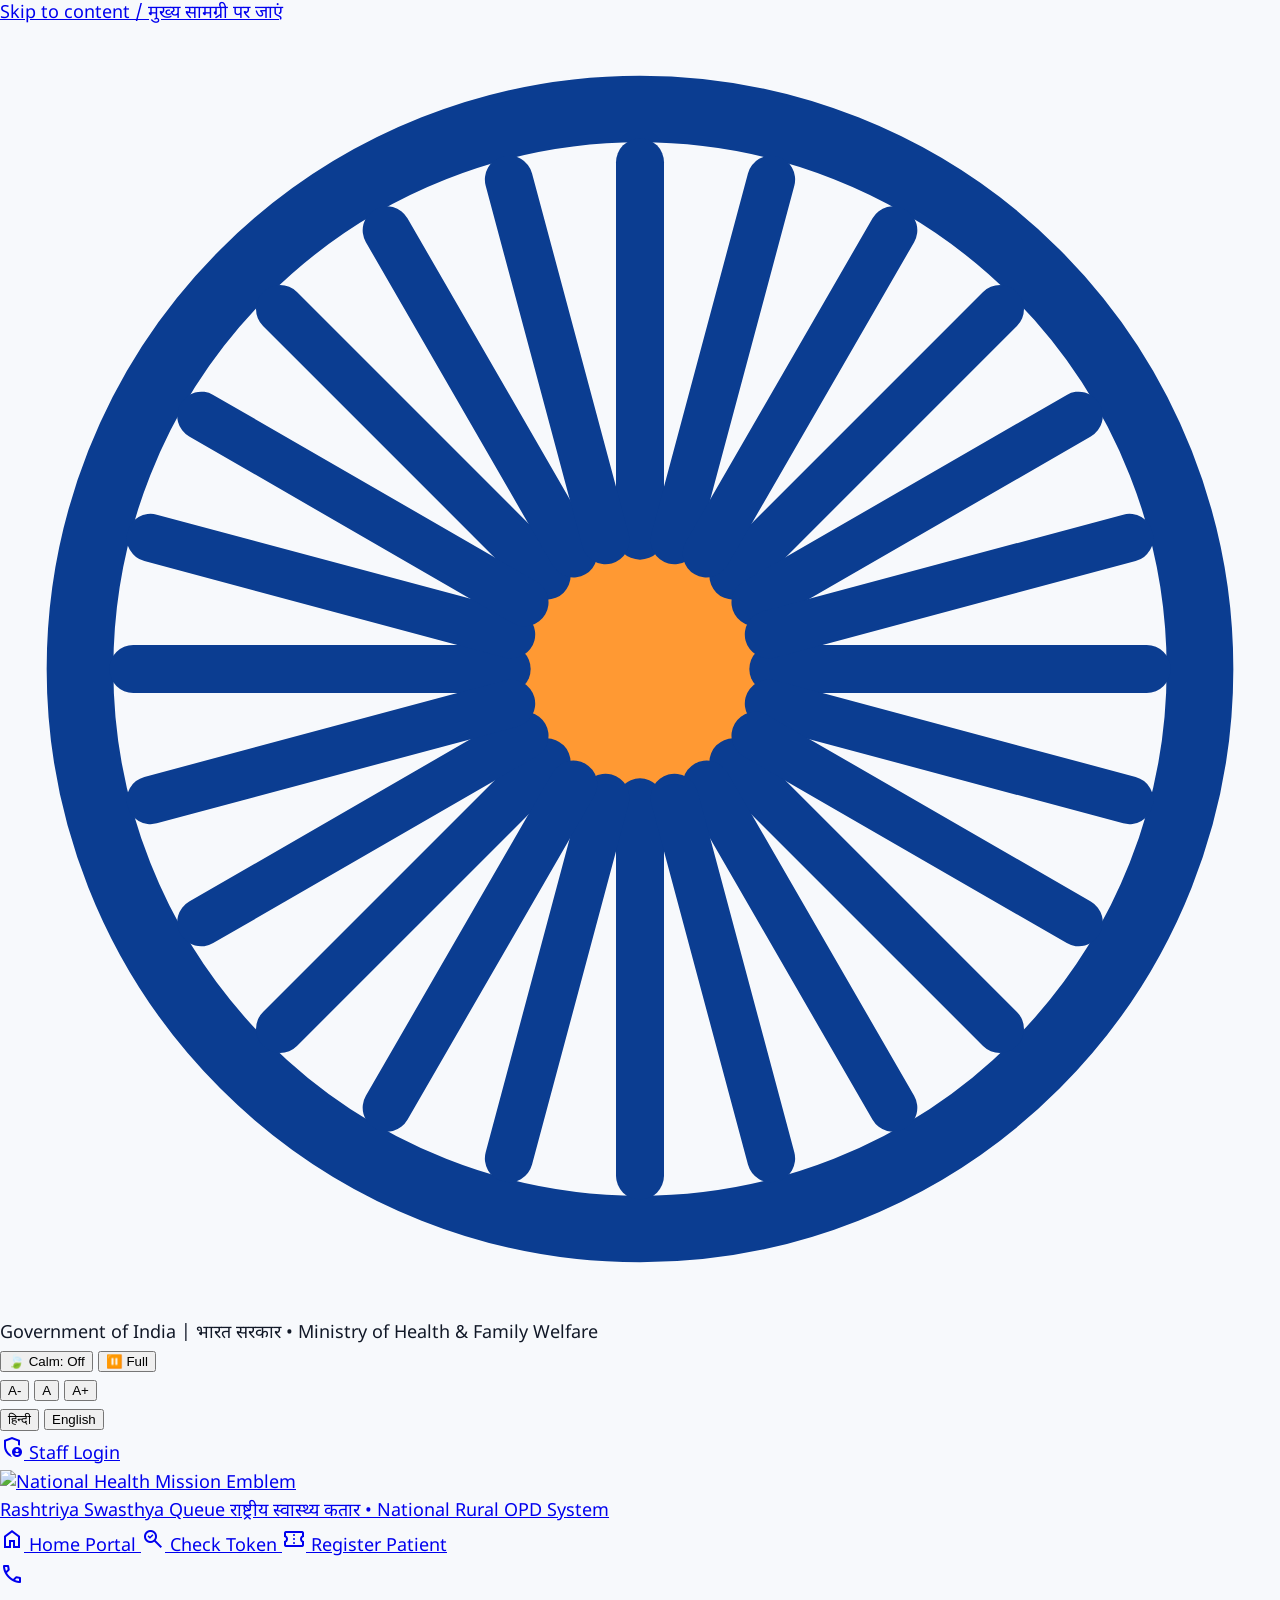
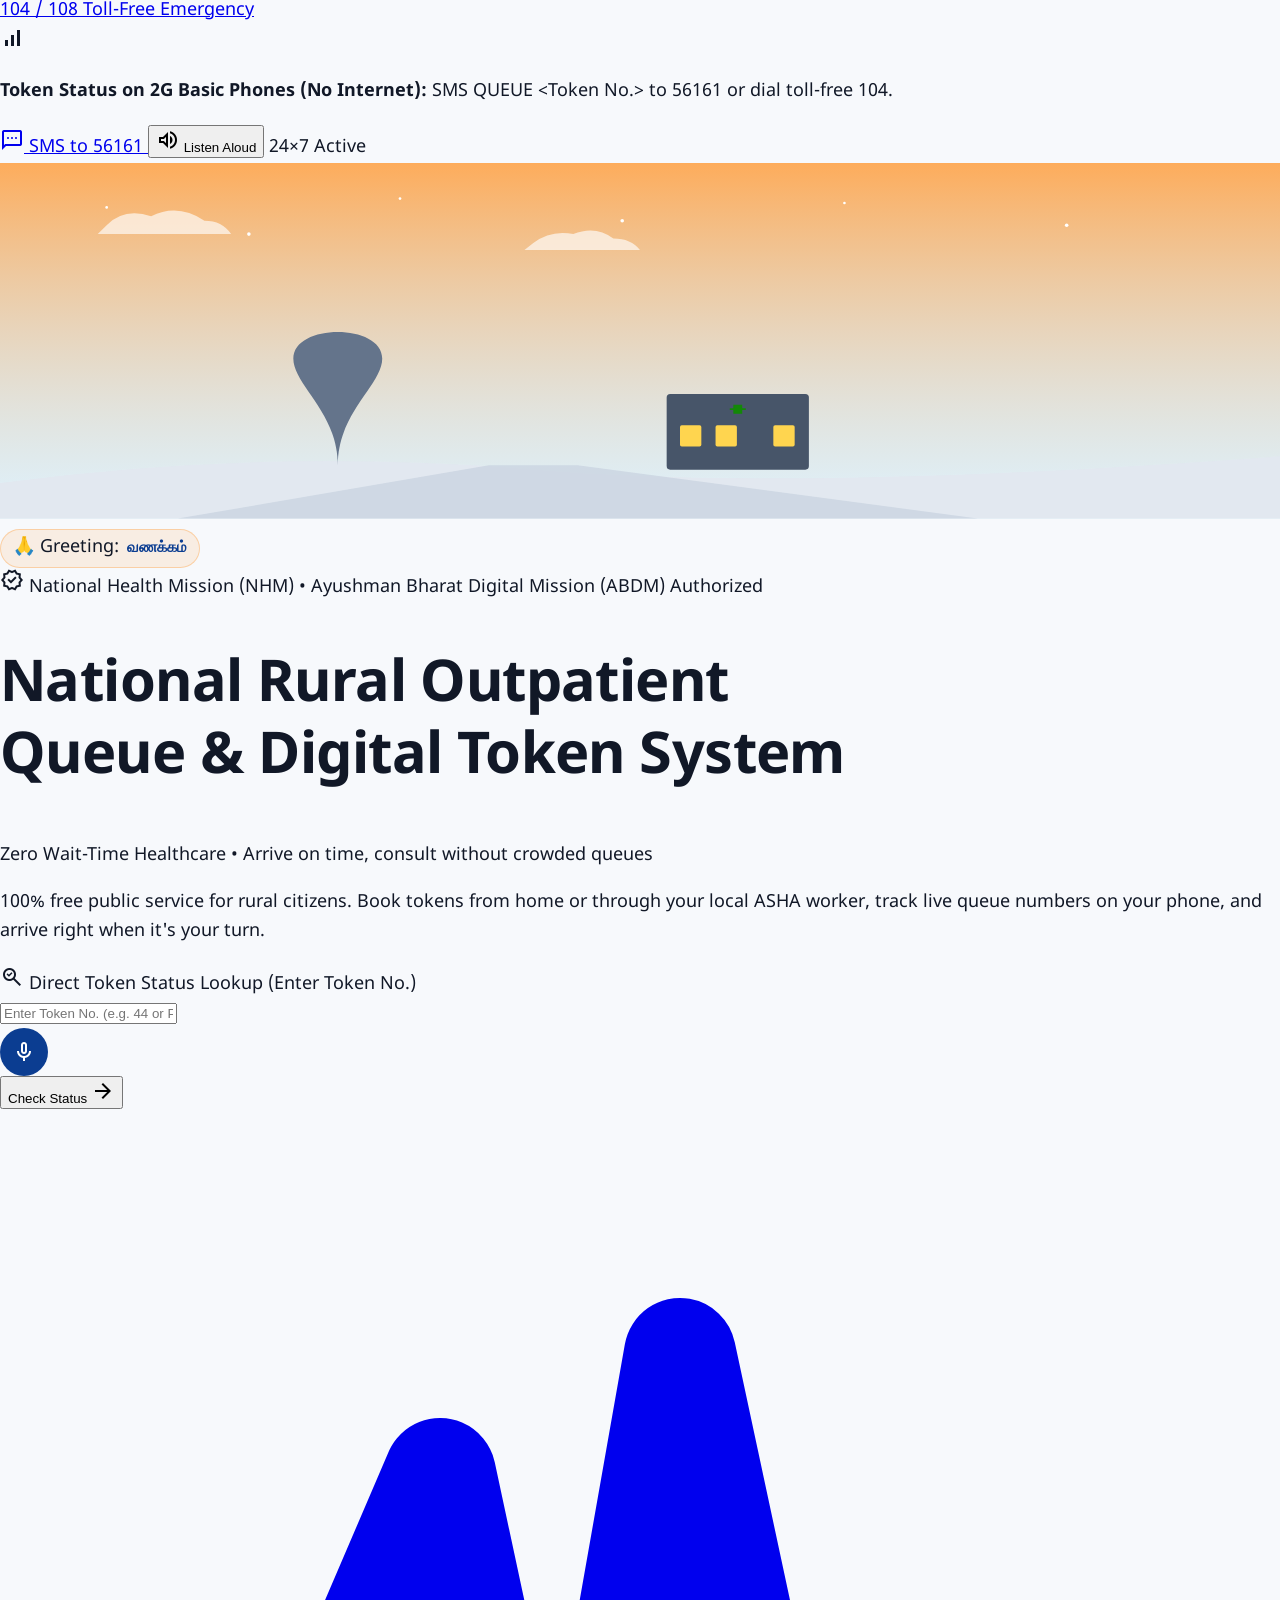
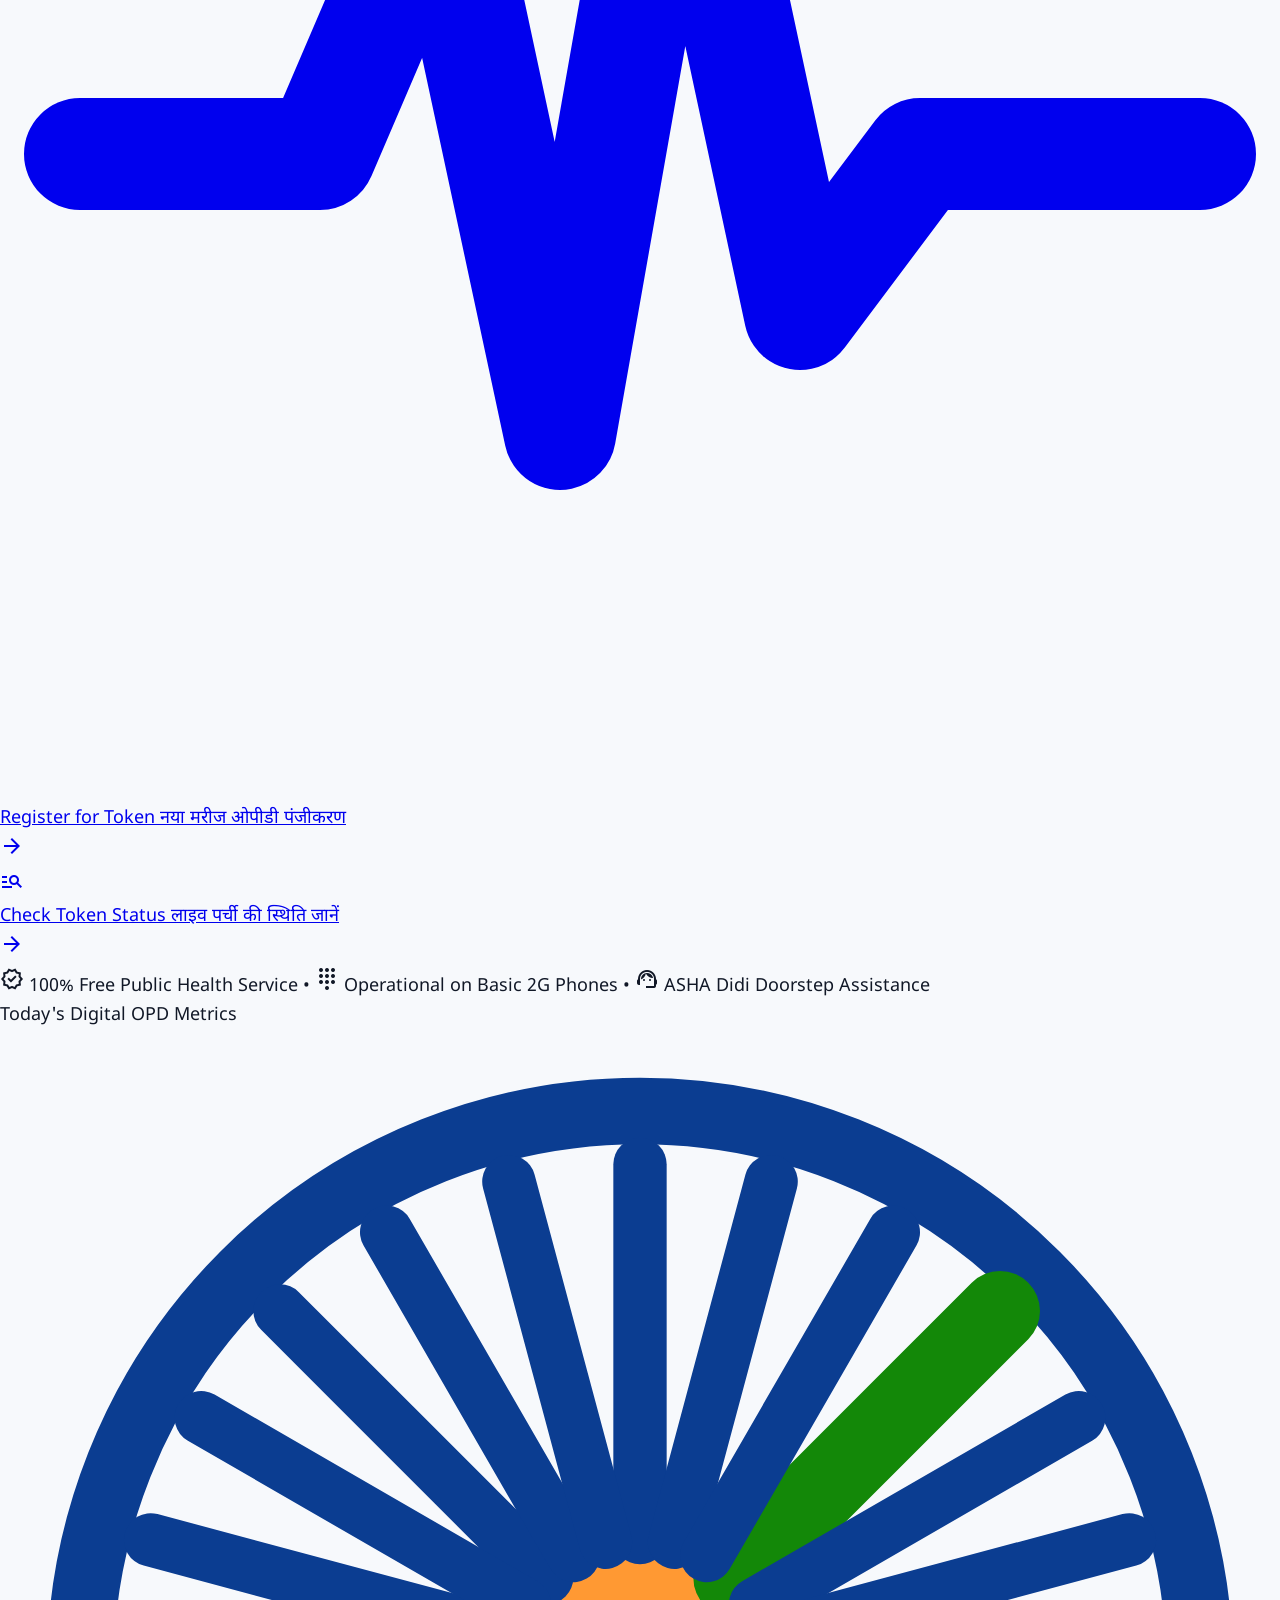
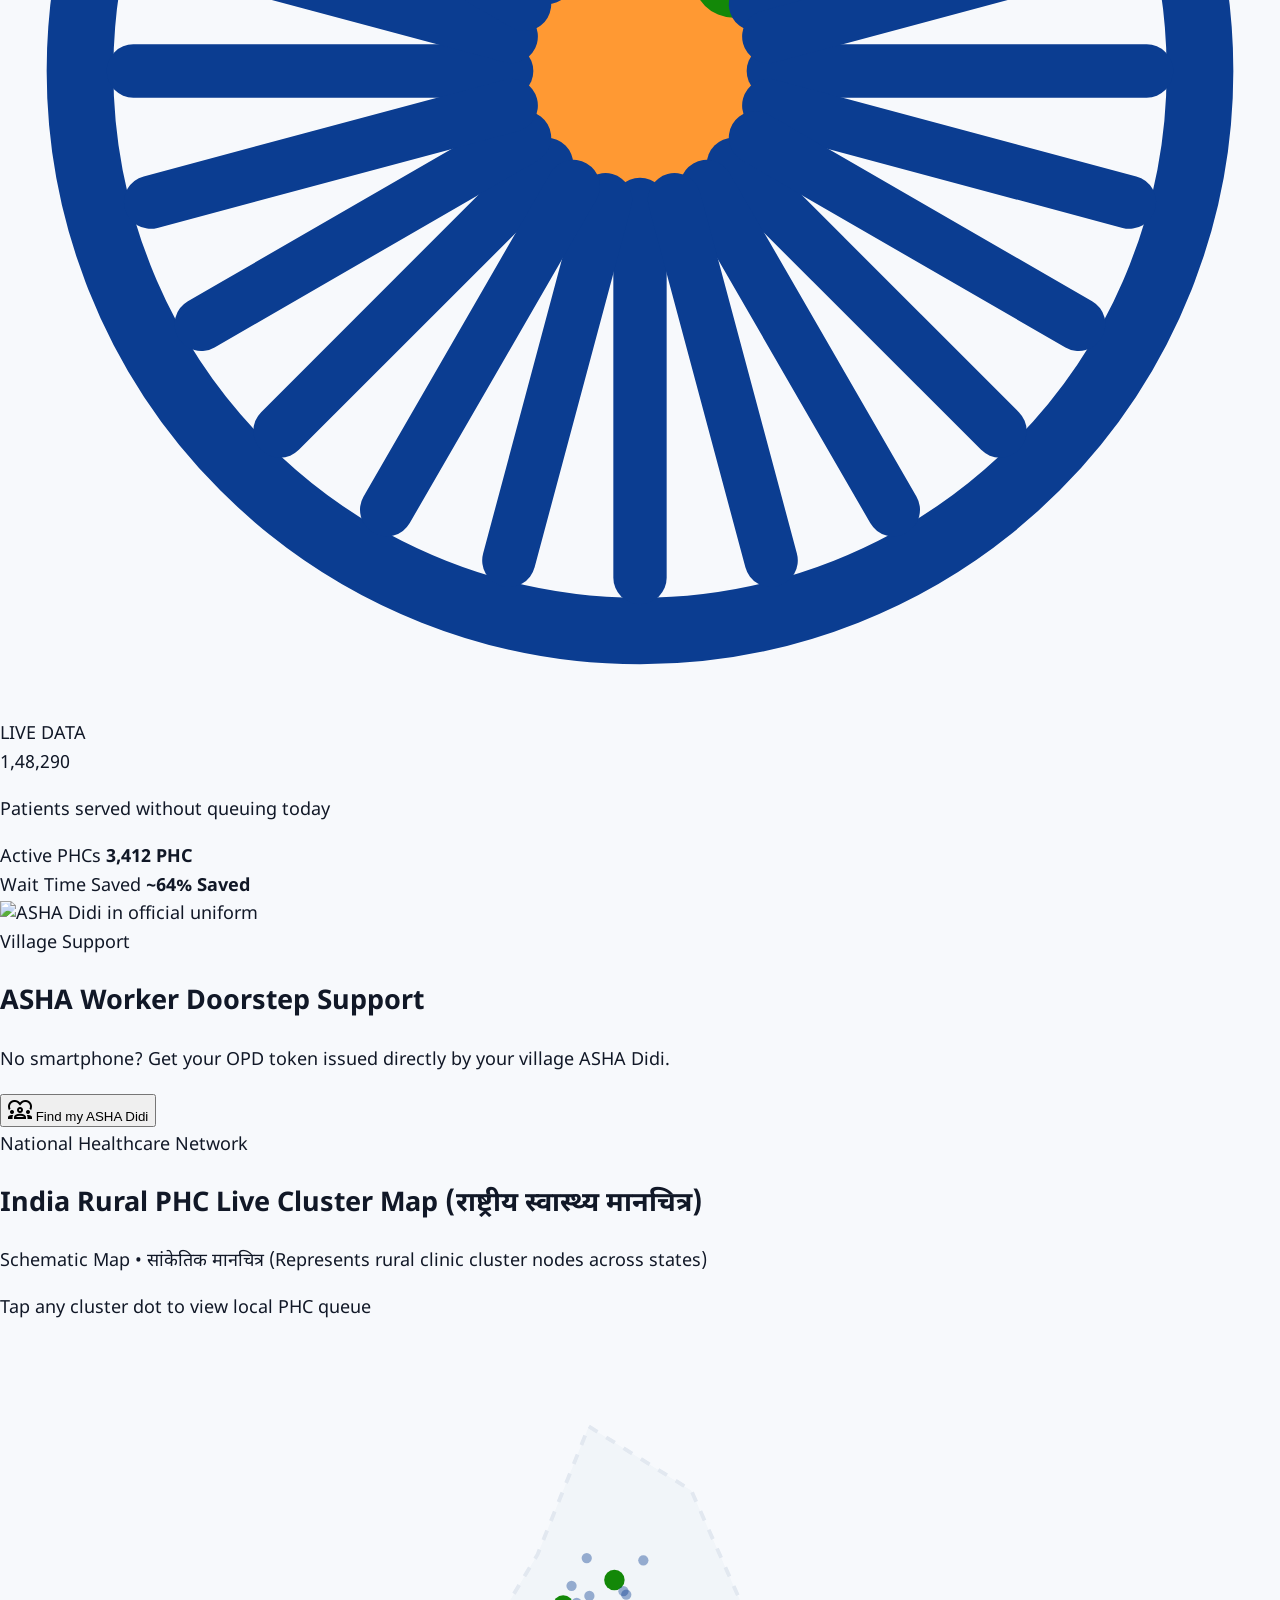
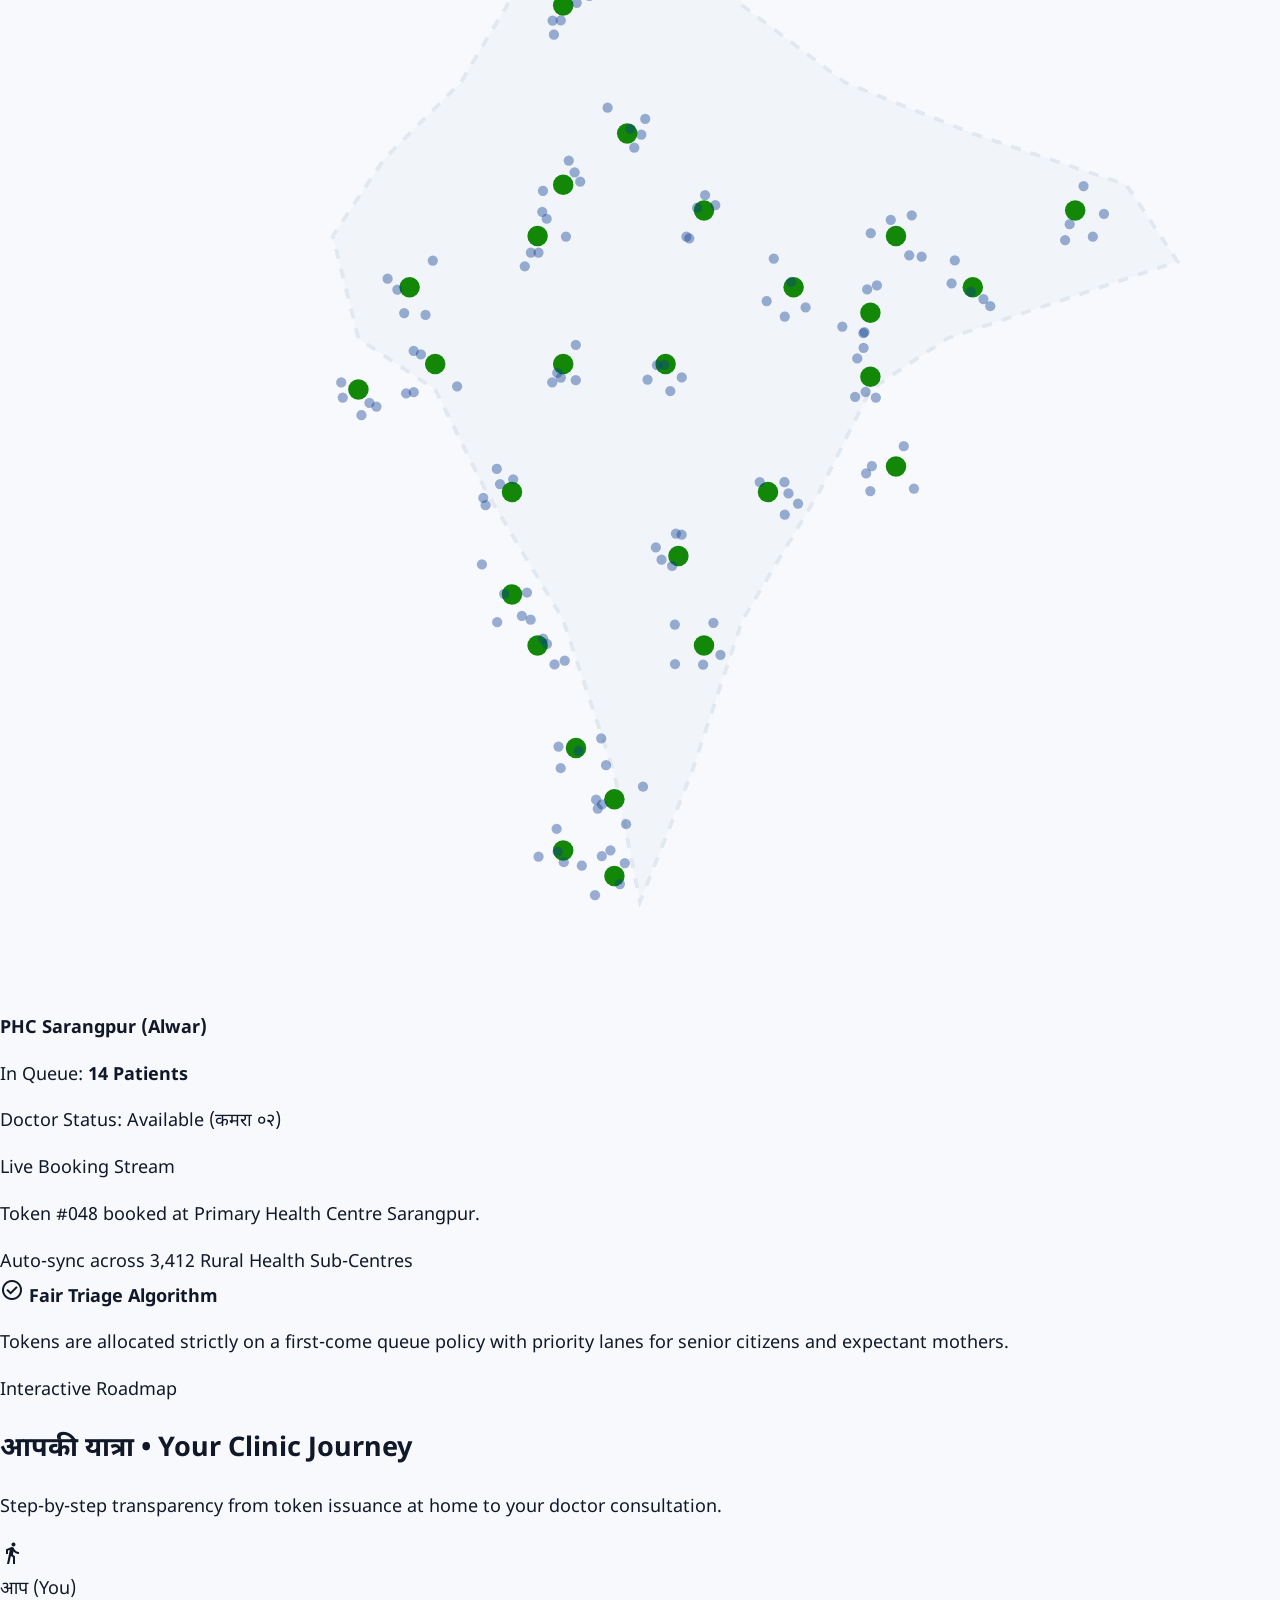
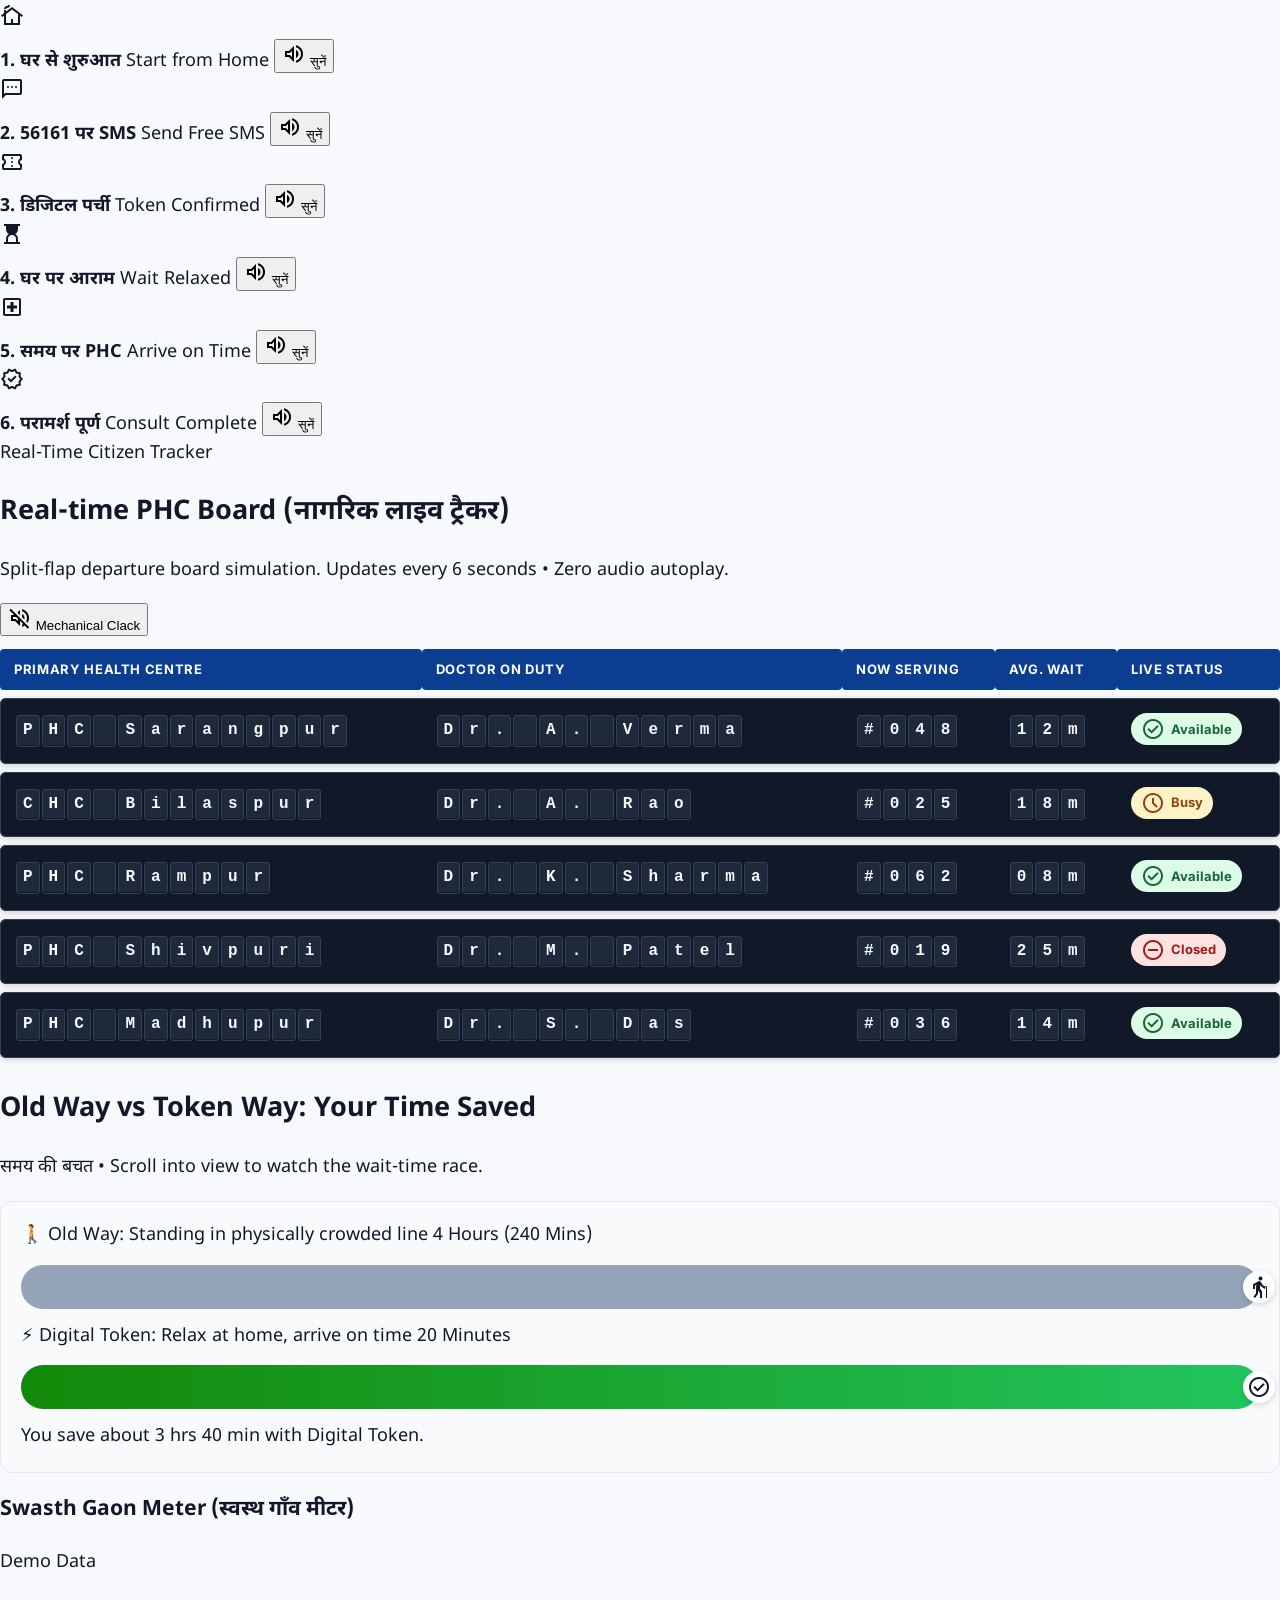
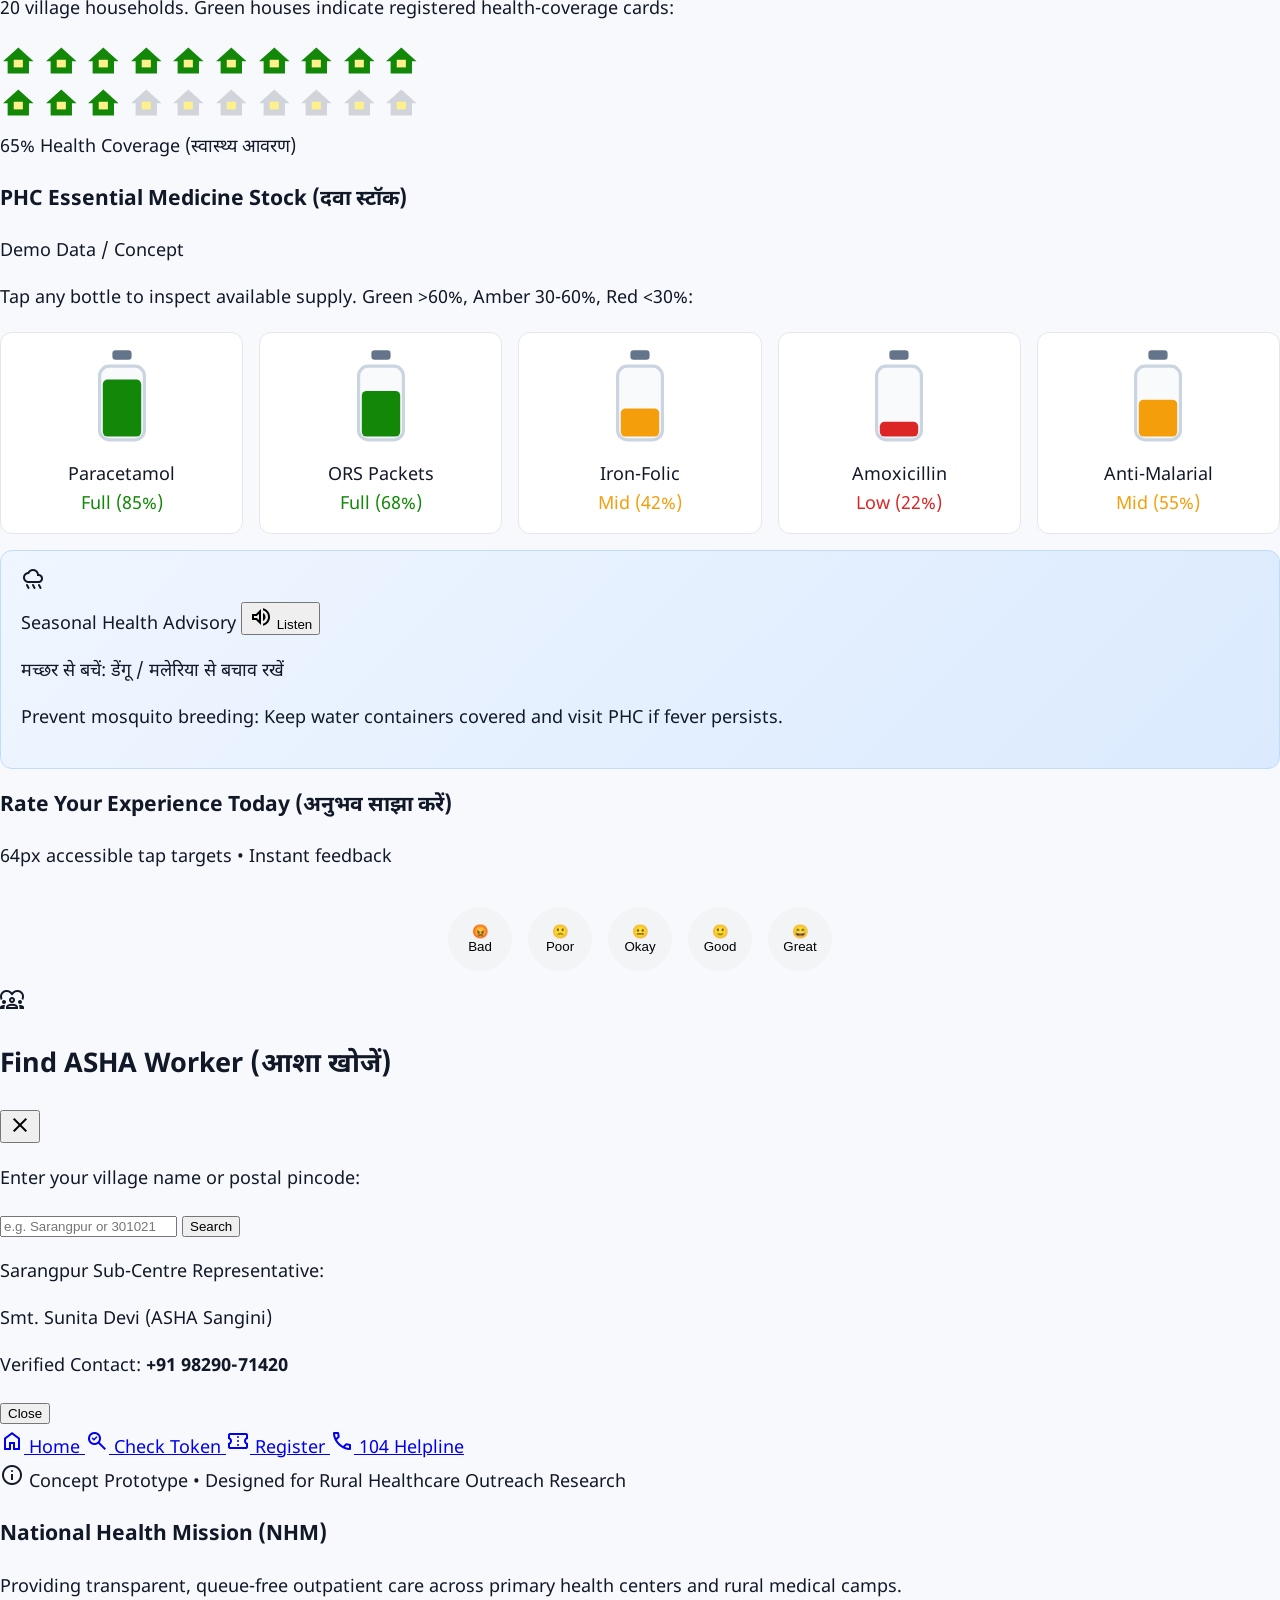
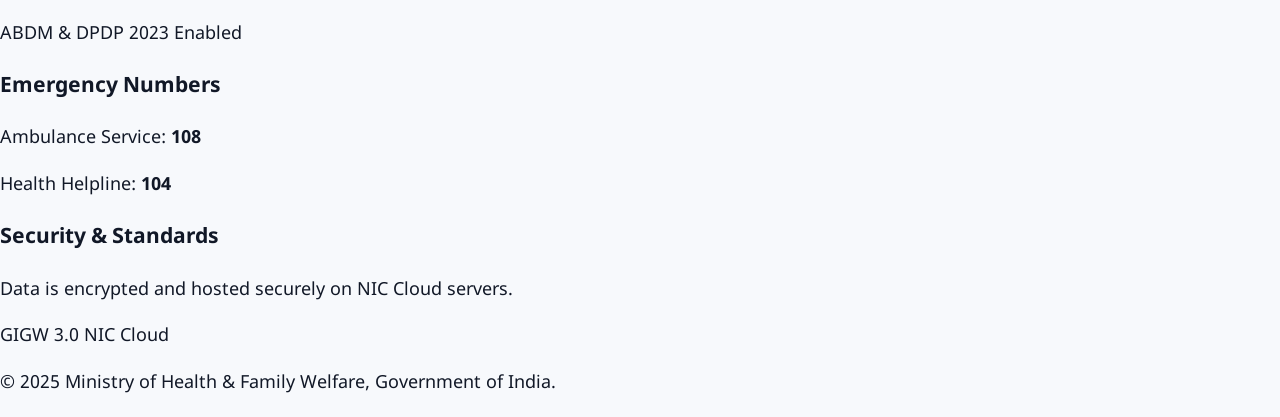
==== commit 73229463: "fix: embed motion assets in standalone html and fix animation suppression on shared devices" ====
--- a/idea/index.html
+++ b/idea/index.html
@@ -1211,23 +1211,11 @@
     function detectPerformanceTier() {
       // Check user preferences first
       const savedCalm = localStorage.getItem('swasthya_calm_mode');
-      if (savedCalm === 'true') return 'off';
-
-      const prefersReduced = window.matchMedia('(prefers-reduced-motion: reduce)').matches;
-      if (prefersReduced) return 'off';
+      if (savedCalm === 'true' || savedCalm === 'on') return 'off';
 
       const savedTier = localStorage.getItem('swasthya_motion_tier');
       if (savedTier) return savedTier;
 
-      // Hardware and connection checks
-      const hasSaveData = navigator.connection && navigator.connection.saveData;
-      const isSlowNet = navigator.connection && ['slow-2g', '2g', '3g'].includes(navigator.connection.effectiveType);
-      const isLowMemory = navigator.deviceMemory && navigator.deviceMemory < 4;
-      const isLowCores = navigator.hardwareConcurrency && navigator.hardwareConcurrency < 4;
-
-      if (hasSaveData || isSlowNet || isLowMemory || isLowCores) {
-        return 'lite';
-      }
       return 'full';
     }
 
@@ -1242,10 +1230,11 @@
       if (pauseIcon) pauseIcon.textContent = tier === 'off' ? '▶️' : '⏸️';
     }
 
-    // FPS Watchdog: Auto-downgrade if < 40fps for 2 seconds
+    // FPS Watchdog: Auto-downgrade only on sustained low FPS after boot grace period
     let frameTimes = [];
     let lastFrameTime = performance.now();
     let lowFpsCount = 0;
+    const pageStartTime = performance.now();
 
     function monitorFPS(now) {
       const delta = now - lastFrameTime;
@@ -1256,9 +1245,9 @@
         if (frameTimes.length > 60) frameTimes.shift();
 
         const avgFps = frameTimes.reduce((a, b) => a + b, 0) / frameTimes.length;
-        if (avgFps < 40) {
+        if (now - pageStartTime > 8000 && avgFps < 20) {
           lowFpsCount++;
-          if (lowFpsCount > 120 && currentMotionTier === 'full') {
+          if (lowFpsCount > 300 && currentMotionTier === 'full') {
             setMotionTier('lite');
             console.warn("Performance: Auto-downgraded to 'lite' tier due to frame drops.");
           }
@@ -1272,7 +1261,7 @@
     }
 
     function toggleCalmMode() {
-      const isCalm = localStorage.getItem('swasthya_calm_mode') === 'true';
+      const isCalm = localStorage.getItem('swasthya_calm_mode') === 'true' || localStorage.getItem('swasthya_calm_mode') === 'on';
       const newCalm = !isCalm;
       localStorage.setItem('swasthya_calm_mode', newCalm ? 'true' : 'false');
       
@@ -1280,22 +1269,23 @@
       if (calmText) calmText.textContent = newCalm ? "Calm: On" : "Calm: Off";
 
       setMotionTier(newCalm ? 'off' : 'full');
+      if (window.showToast) window.showToast(newCalm ? 'Calm Mode ON (शांत मोड)' : 'Motion Active (एनीमेशन सक्रिय)', 'info');
     }
 
     function toggleMotionPause() {
-      if (currentMotionTier === 'off') {
-        localStorage.setItem('swasthya_calm_mode', 'false');
-        setMotionTier('full');
-      } else {
-        setMotionTier('off');
-      }
+      const isPaused = localStorage.getItem('swasthya_motion_paused') === 'true';
+      const newPaused = !isPaused;
+      localStorage.setItem('swasthya_motion_paused', newPaused ? 'true' : 'false');
+      document.documentElement.classList.toggle('motion-paused', newPaused);
+      const pauseIcon = document.getElementById('motion-pause-icon');
+      if (pauseIcon) pauseIcon.textContent = newPaused ? '▶️' : '⏸️';
+      if (window.showToast) window.showToast(newPaused ? 'Animations Paused (रोका गया)' : 'Animations Resumed (सक्रिय)', 'info');
     }
 
     // Battery Saving: pause on tab hidden
     document.addEventListener('visibilitychange', () => {
-      if (document.hidden) {
-        document.documentElement.setAttribute('data-motion', 'off');
-      } else {
+      document.documentElement.classList.toggle('tab-hidden-paused', document.hidden);
+      if (!document.hidden) {
         document.documentElement.setAttribute('data-motion', currentMotionTier);
       }
     });
@@ -1394,7 +1384,7 @@
 
       // Random ripple trigger every 3-5 seconds
       setInterval(() => {
-        if (currentMotionTier !== 'full' || document.hidden) return;
+        if (currentMotionTier === 'off' || document.hidden) return;
         const randIndex = Math.floor(Math.random() * clusters.length);
         const target = clusters[randIndex];
         triggerDotMapRipple(target);
--- a/idea/motion.css
+++ b/idea/motion.css
@@ -15,16 +15,7 @@
   transform: translateY(12px);
 }
 
-/* OFF TIER & PREFERS-REDUCED-MOTION (Calm Mode) */
-@media (prefers-reduced-motion: reduce) {
-  *, *::before, *::after {
-    animation-duration: 0.001ms !important;
-    animation-iteration-count: 1 !important;
-    transition-duration: 0.001ms !important;
-    scroll-behavior: auto !important;
-  }
-}
-
+/* OFF TIER (Calm Mode - activated when user clicks calm mode) */
 html[data-motion="off"] *,
 html[data-motion="off"] *::before,
 html[data-motion="off"] *::after {
@@ -37,15 +28,9 @@
   animation: none !important;
 }
 
-/* LITE TIER (Strictly transform & opacity fades, no complex loops or 3D) */
-html[data-motion="lite"] .looping-anim,
-html[data-motion="lite"] .full-tier-only {
-  animation: none !important;
-  display: none !important;
-}
-
-html[data-motion="lite"] .lite-static {
-  display: block !important;
+/* LITE TIER (Soft motion, prevents heavy GPU strain) */
+html[data-motion="lite"] .looping-anim {
+  animation-duration: 1.5x !important;
 }
 
 /* Pause All Animations Class (WCAG 2.2.2 Pause Toggle) */
@@ -185,40 +170,38 @@
   100% { box-shadow: 0 0 0 22px rgba(22,163,74,0); }
 }
 
-@media (prefers-reduced-motion: no-preference) {
-  .modal-backdrop-animate {
-    animation: modalBackdropFadeIn 250ms ease-out forwards;
-  }
-  .modal-dialog-animate {
-    animation: modalScaleIn 250ms cubic-bezier(0.16, 1, 0.3, 1) forwards;
-  }
-  .pass-token {
-    animation: heartbeat 1.1s ease-in-out 300ms 3;
-    display: inline-block;
-  }
-  .pass-token-single {
-    animation: heartbeat 1.1s ease-in-out 1;
-    display: inline-block;
-  }
-  .pass-ticket {
-    animation: passRipple 1.2s ease-out 300ms 2;
-  }
-  .pass-badge-pop {
-    opacity: 0;
-    animation: badgePopIn 400ms cubic-bezier(0.175, 0.885, 0.32, 1.275) 1.2s forwards;
-  }
-  .pass-line-1 {
-    opacity: 0;
-    animation: lineSlideUp 300ms ease-out 1.2s forwards;
-  }
-  .pass-line-2 {
-    opacity: 0;
-    animation: lineSlideUp 300ms ease-out 1.28s forwards;
-  }
-  .pass-line-3 {
-    opacity: 0;
-    animation: lineSlideUp 300ms ease-out 1.36s forwards;
-  }
+.modal-backdrop-animate {
+  animation: modalBackdropFadeIn 250ms ease-out forwards;
+}
+.modal-dialog-animate {
+  animation: modalScaleIn 250ms cubic-bezier(0.16, 1, 0.3, 1) forwards;
+}
+.pass-token {
+  animation: heartbeat 1.1s ease-in-out 300ms 3;
+  display: inline-block;
+}
+.pass-token-single {
+  animation: heartbeat 1.1s ease-in-out 1;
+  display: inline-block;
+}
+.pass-ticket {
+  animation: passRipple 1.2s ease-out 300ms 2;
+}
+.pass-badge-pop {
+  opacity: 0;
+  animation: badgePopIn 400ms cubic-bezier(0.175, 0.885, 0.32, 1.275) 1.2s forwards;
+}
+.pass-line-1 {
+  opacity: 0;
+  animation: lineSlideUp 300ms ease-out 1.2s forwards;
+}
+.pass-line-2 {
+  opacity: 0;
+  animation: lineSlideUp 300ms ease-out 1.28s forwards;
+}
+.pass-line-3 {
+  opacity: 0;
+  animation: lineSlideUp 300ms ease-out 1.36s forwards;
 }
 
 /* ==========================================================================
@@ -276,59 +259,57 @@
   100% { background-position: 200% 0; }
 }
 
-@media (prefers-reduced-motion: no-preference) {
-  .status-dot-blink {
-    animation: statusDotBlink 1.6s infinite ease-in-out;
-  }
-  .input-shake {
-    animation: inputShake 300ms ease-in-out;
-  }
-  .card-flash {
-    animation: cardFlashGreen 600ms ease-out;
-  }
-  .active-step-pulse {
-    animation: activeStepPulse 2s infinite ease-in-out;
-  }
-  .roll-out {
-    animation: numberRollOut 125ms ease-in forwards;
-  }
-  .roll-in {
-    animation: numberRollIn 125ms ease-out forwards;
-  }
-  .token-pill {
-    transition: transform 150ms ease, box-shadow 150ms ease;
-  }
-  .token-pill:hover {
-    transform: translateY(-2px);
-  }
-  .token-pill:active {
-    transform: scale(0.97);
-  }
-  .equalizer-bar-1 { animation: eqBar 0.8s infinite 0.1s; transform-origin: bottom; }
-  .equalizer-bar-2 { animation: eqBar 0.8s infinite 0.3s; transform-origin: bottom; }
-  .equalizer-bar-3 { animation: eqBar 0.8s infinite 0.5s; transform-origin: bottom; }
-  .equalizer-bar-4 { animation: eqBar 0.8s infinite 0.2s; transform-origin: bottom; }
-  .face-btn {
-    transition: transform 150ms ease, opacity 200ms ease;
-  }
-  .face-btn:hover {
-    transform: translateY(-2px) scale(1.08);
-  }
-  .face-btn:active {
-    transform: scale(0.95);
-  }
-  .face-btn.face-bounced {
-    animation: faceBounce 400ms ease;
-  }
-  .svg-check-draw {
-    stroke-dasharray: 24;
-    stroke-dashoffset: 24;
-    animation: drawCheck 400ms ease forwards;
-  }
-  .skeleton-shimmer {
-    background: linear-gradient(90deg, #eaedff 25%, #dae2fd 50%, #eaedff 75%);
-    background-size: 200% 100%;
-    animation: skeletonShimmer 1.5s infinite;
-  }
-}
-
+.status-dot-blink {
+  animation: statusDotBlink 1.6s infinite ease-in-out;
+}
+.input-shake {
+  animation: inputShake 300ms ease-in-out;
+}
+.card-flash {
+  animation: cardFlashGreen 600ms ease-out;
+}
+.active-step-pulse {
+  animation: activeStepPulse 2s infinite ease-in-out;
+}
+.roll-out {
+  animation: numberRollOut 125ms ease-in forwards;
+}
+.roll-in {
+  animation: numberRollIn 125ms ease-out forwards;
+}
+.token-pill {
+  transition: transform 150ms ease, box-shadow 150ms ease;
+}
+.token-pill:hover {
+  transform: translateY(-2px);
+}
+.token-pill:active {
+  transform: scale(0.97);
+}
+.equalizer-bar-1 { animation: eqBar 0.8s infinite 0.1s; transform-origin: bottom; }
+.equalizer-bar-2 { animation: eqBar 0.8s infinite 0.3s; transform-origin: bottom; }
+.equalizer-bar-3 { animation: eqBar 0.8s infinite 0.5s; transform-origin: bottom; }
+.equalizer-bar-4 { animation: eqBar 0.8s infinite 0.2s; transform-origin: bottom; }
+.face-btn {
+  transition: transform 150ms ease, opacity 200ms ease;
+}
+.face-btn:hover {
+  transform: translateY(-2px) scale(1.08);
+}
+.face-btn:active {
+  transform: scale(0.95);
+}
+.face-btn.face-bounced {
+  animation: faceBounce 400ms ease;
+}
+.svg-check-draw {
+  stroke-dasharray: 24;
+  stroke-dashoffset: 24;
+  animation: drawCheck 400ms ease forwards;
+}
+.skeleton-shimmer {
+  background: linear-gradient(90deg, #eaedff 25%, #dae2fd 50%, #eaedff 75%);
+  background-size: 200% 100%;
+  animation: skeletonShimmer 1.5s infinite;
+}
+
--- a/idea/extras.css
+++ b/idea/extras.css
@@ -65,8 +65,11 @@
   box-shadow: inset 0 -1px 0 rgba(0,0,0,0.4);
   transform-origin: center center;
 }
-html[data-motion="full"] .split-flap-char.is-flipping .flap-inner {
+.split-flap-char.is-flipping .flap-inner {
   animation: flapFlip 300ms cubic-bezier(0.4, 0, 0.2, 1) forwards;
+}
+html[data-motion="off"] .split-flap-char.is-flipping .flap-inner {
+  animation: none !important;
 }
 @keyframes flapFlip {
   0% { transform: rotateX(0deg); }
@@ -136,7 +139,7 @@
   transform-origin: bottom center;
   transition: transform 600ms cubic-bezier(0.34, 1.56, 0.64, 1), opacity 400ms ease;
 }
-html[data-motion="full"] .tulsi-blooming {
+.tulsi-blooming {
   filter: drop-shadow(0 0 8px rgba(19, 136, 8, 0.45));
 }
 .tulsi-stage-label {
@@ -166,8 +169,11 @@
 .village-house.inactive-grey {
   fill: #D1D5DB !important;
 }
-html[data-motion="full"] .village-house.active-green .house-window {
+.village-house.active-green .house-window {
   animation: houseGlow 4s infinite alternate;
+}
+html[data-motion="off"] .village-house.active-green .house-window {
+  animation: none !important;
 }
 @keyframes houseGlow {
   0% { fill: #FEF08A; opacity: 0.6; }
@@ -201,8 +207,11 @@
   height: 96px;
   margin: 0 auto 8px;
 }
-html[data-motion="full"] .wave-path {
+.wave-path {
   animation: waveMotion 4s linear infinite;
+}
+html[data-motion="off"] .wave-path {
+  animation: none !important;
 }
 @keyframes waveMotion {
   0% { transform: translateX(0); }
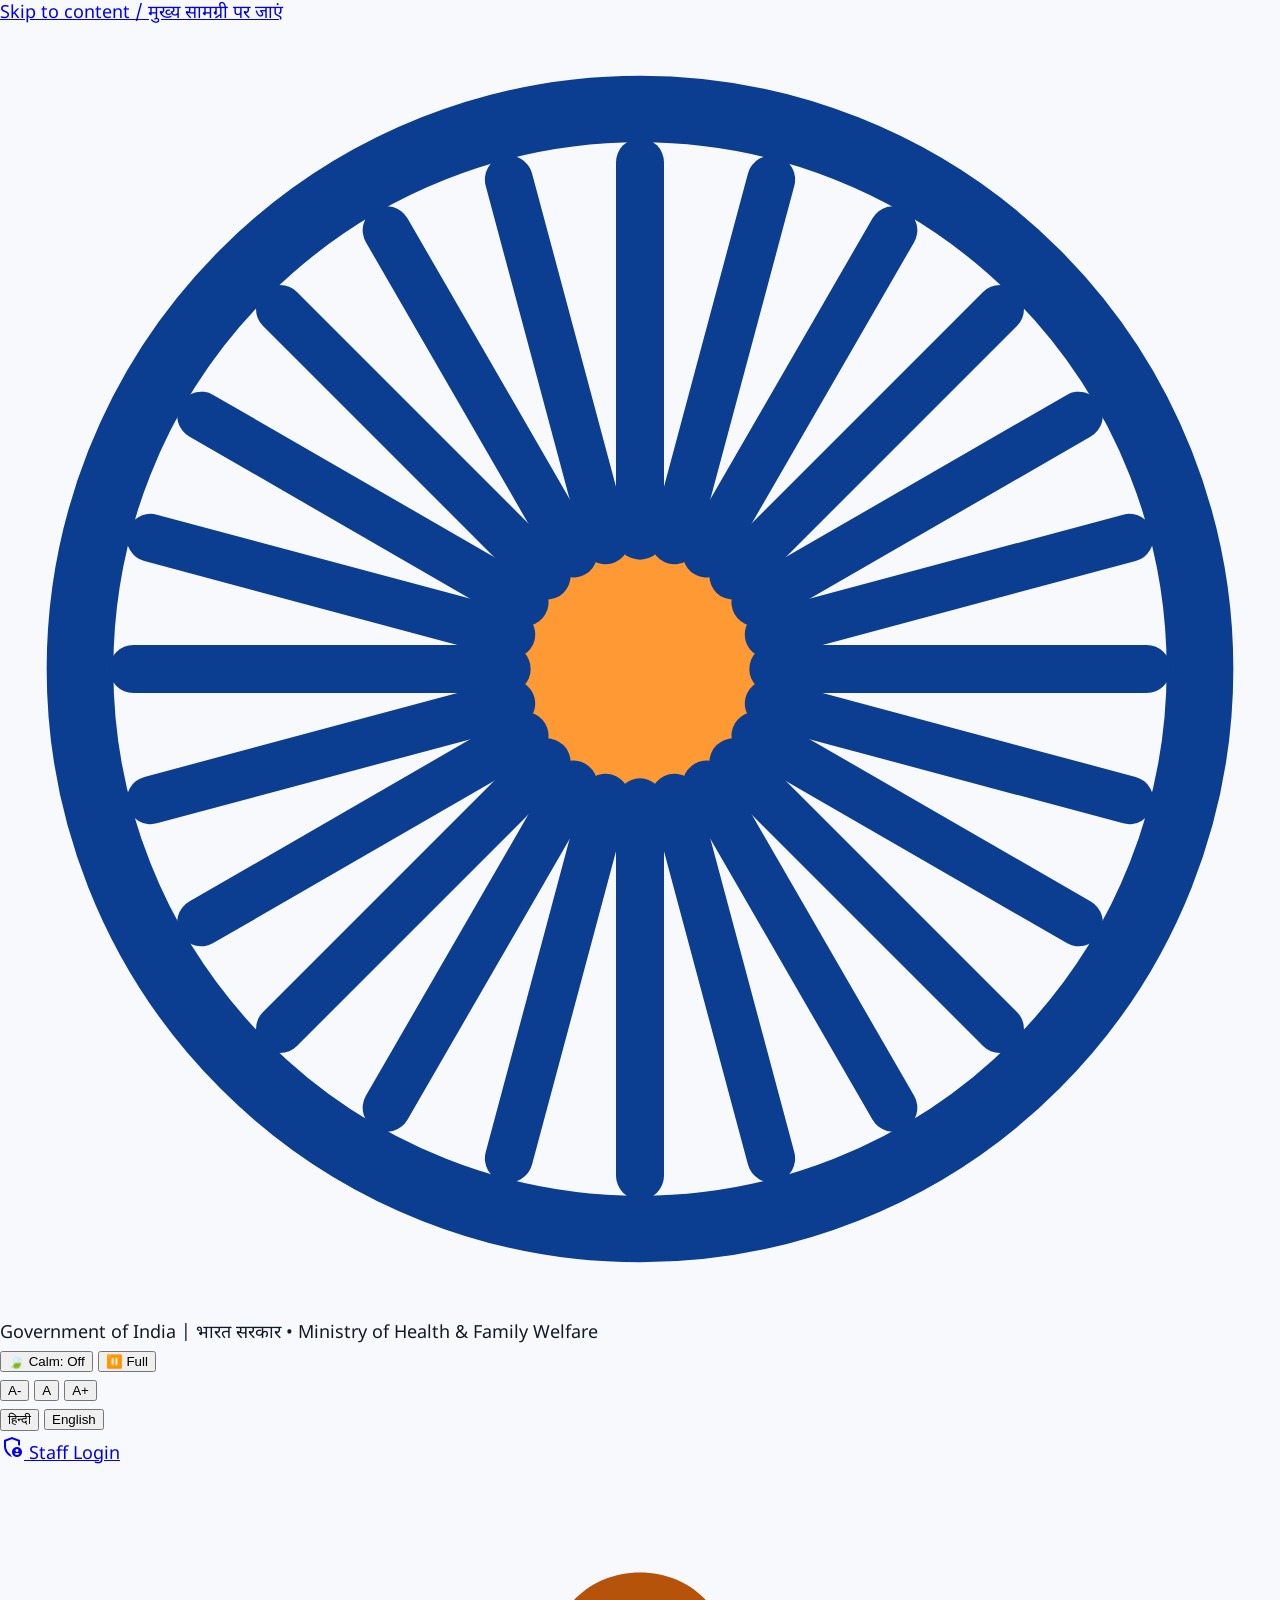
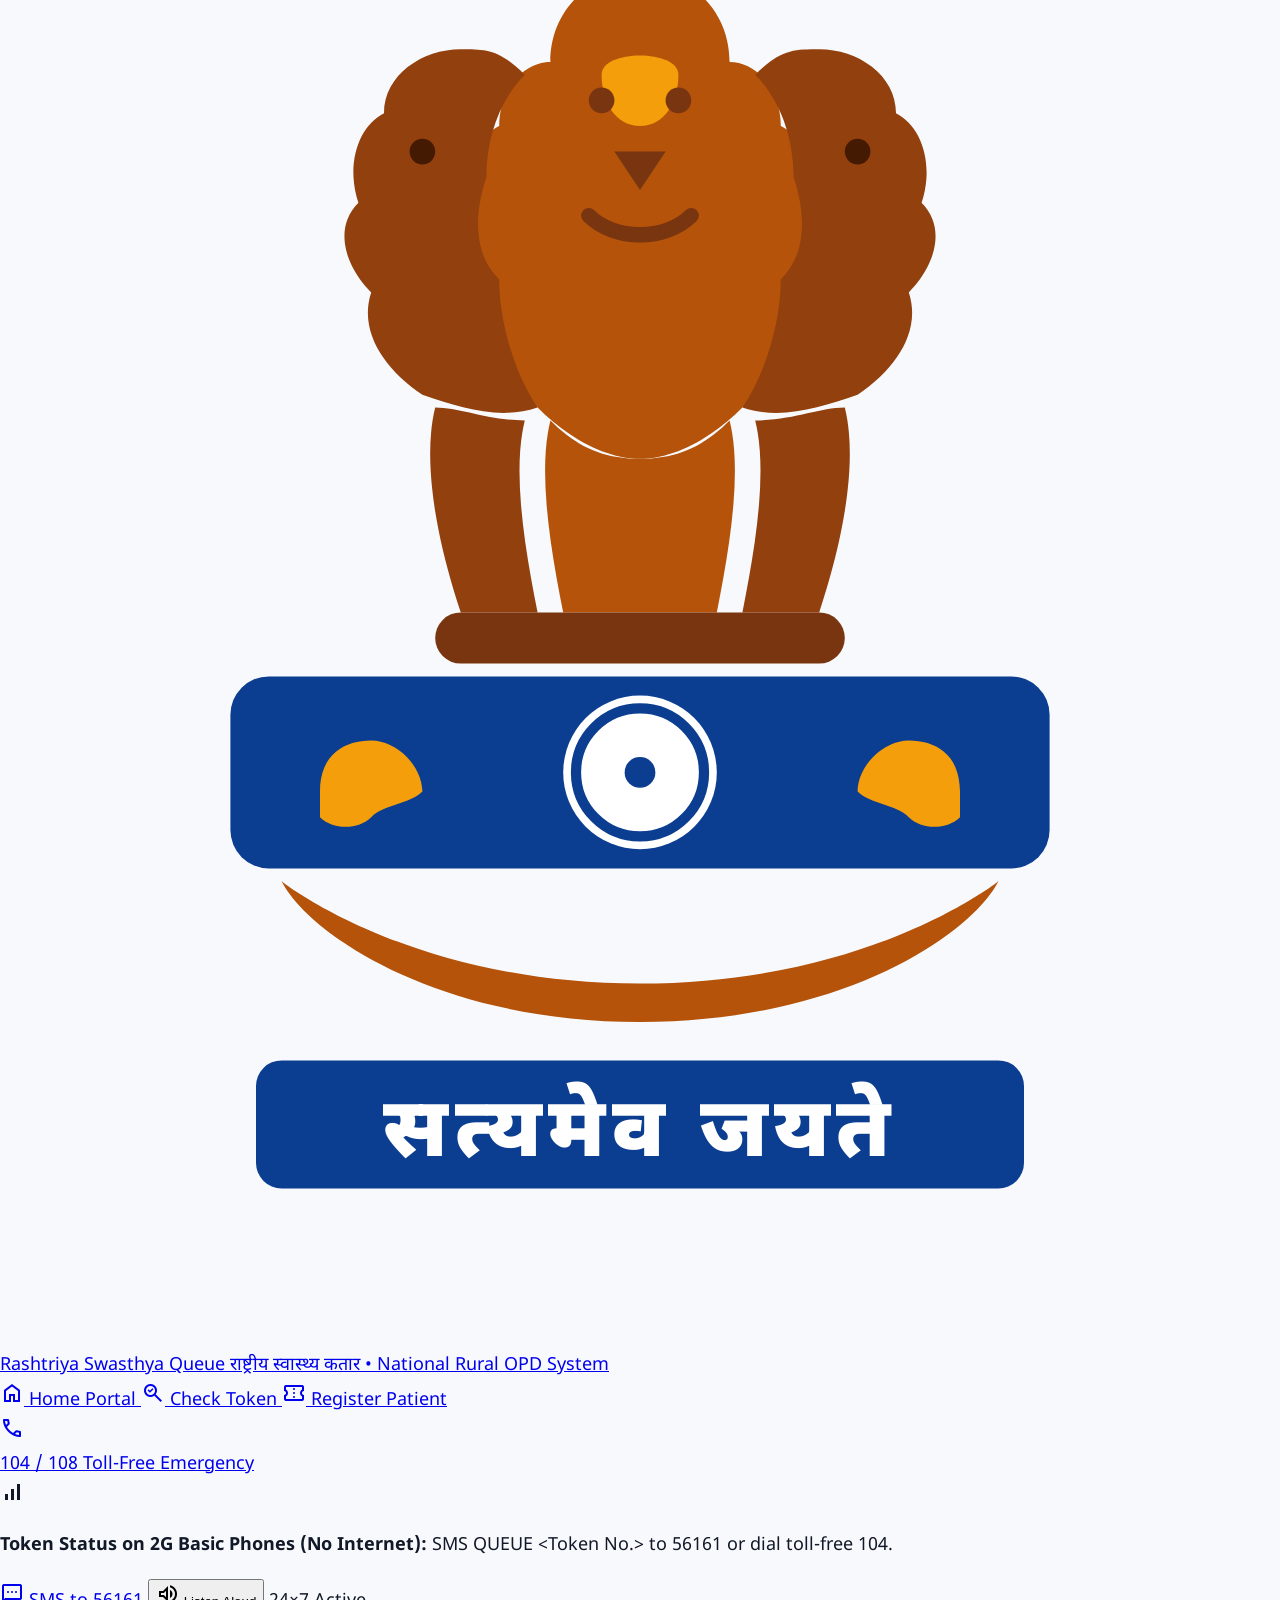
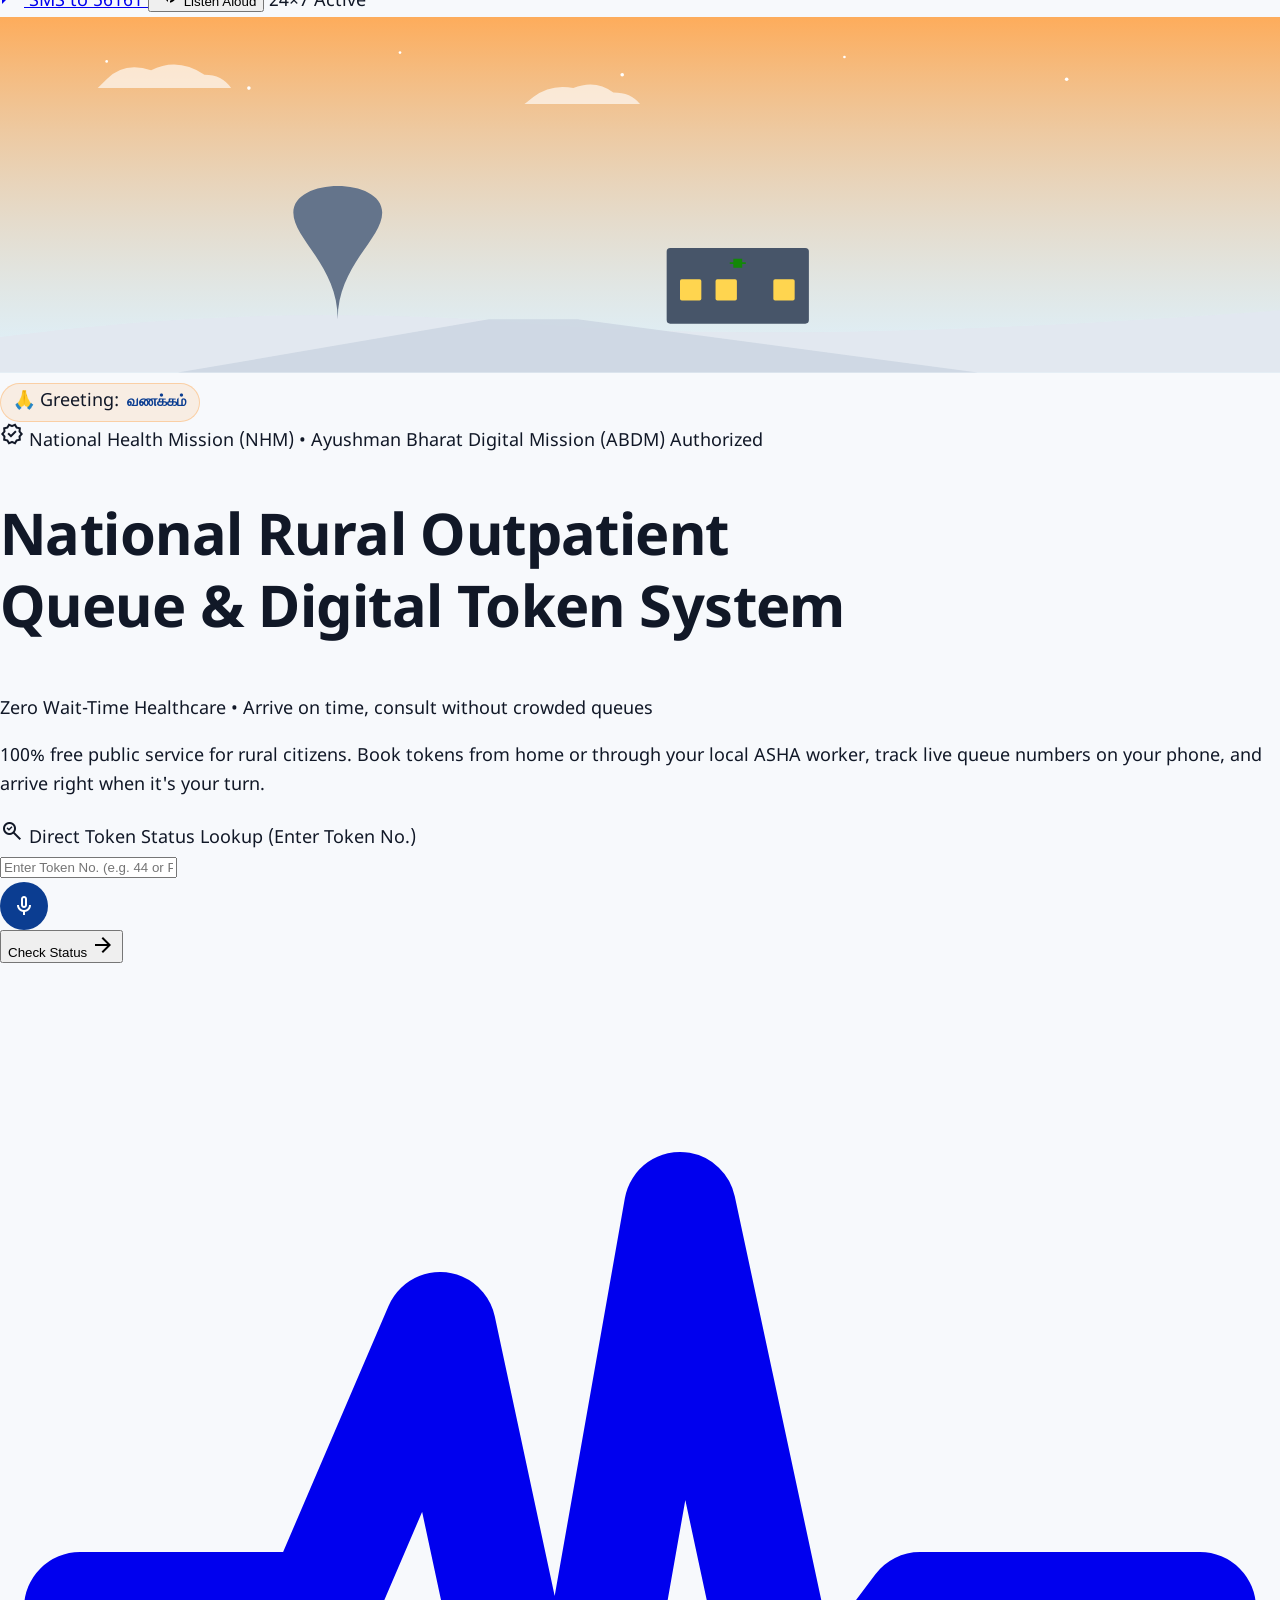
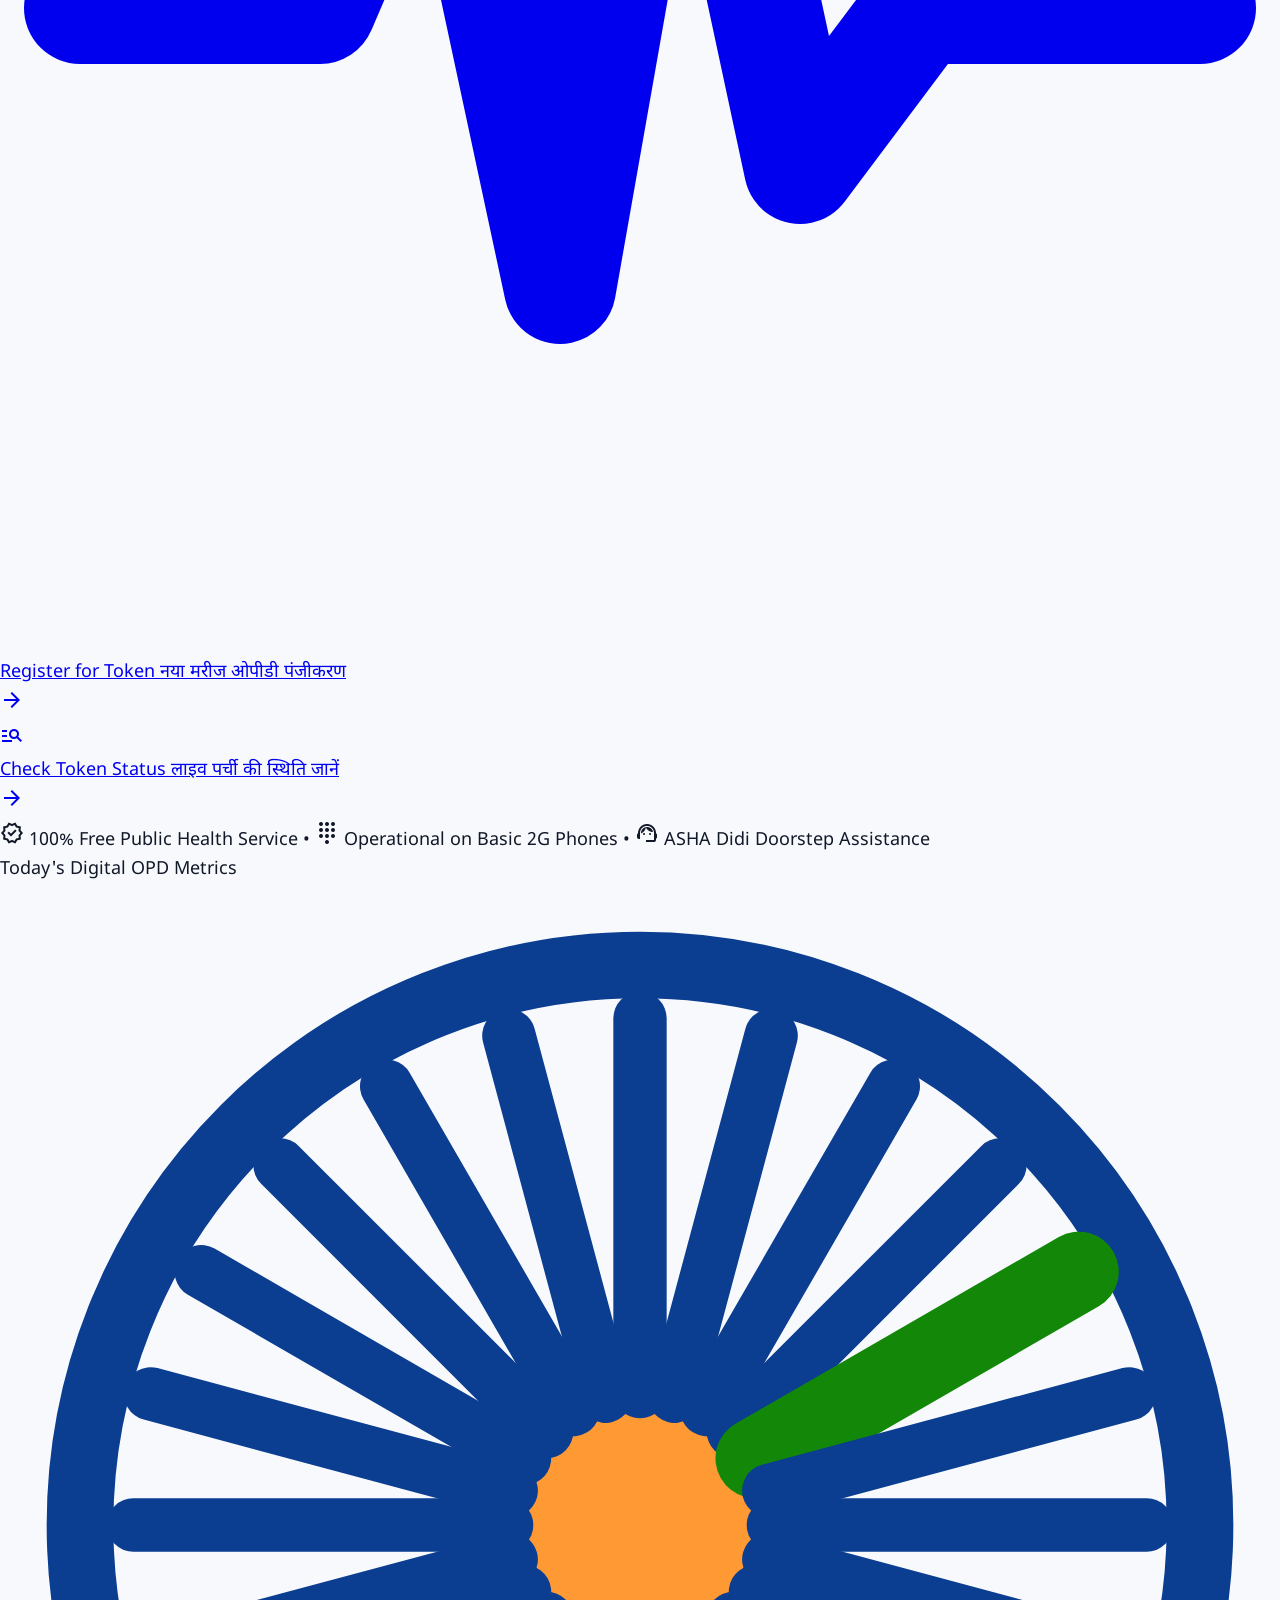
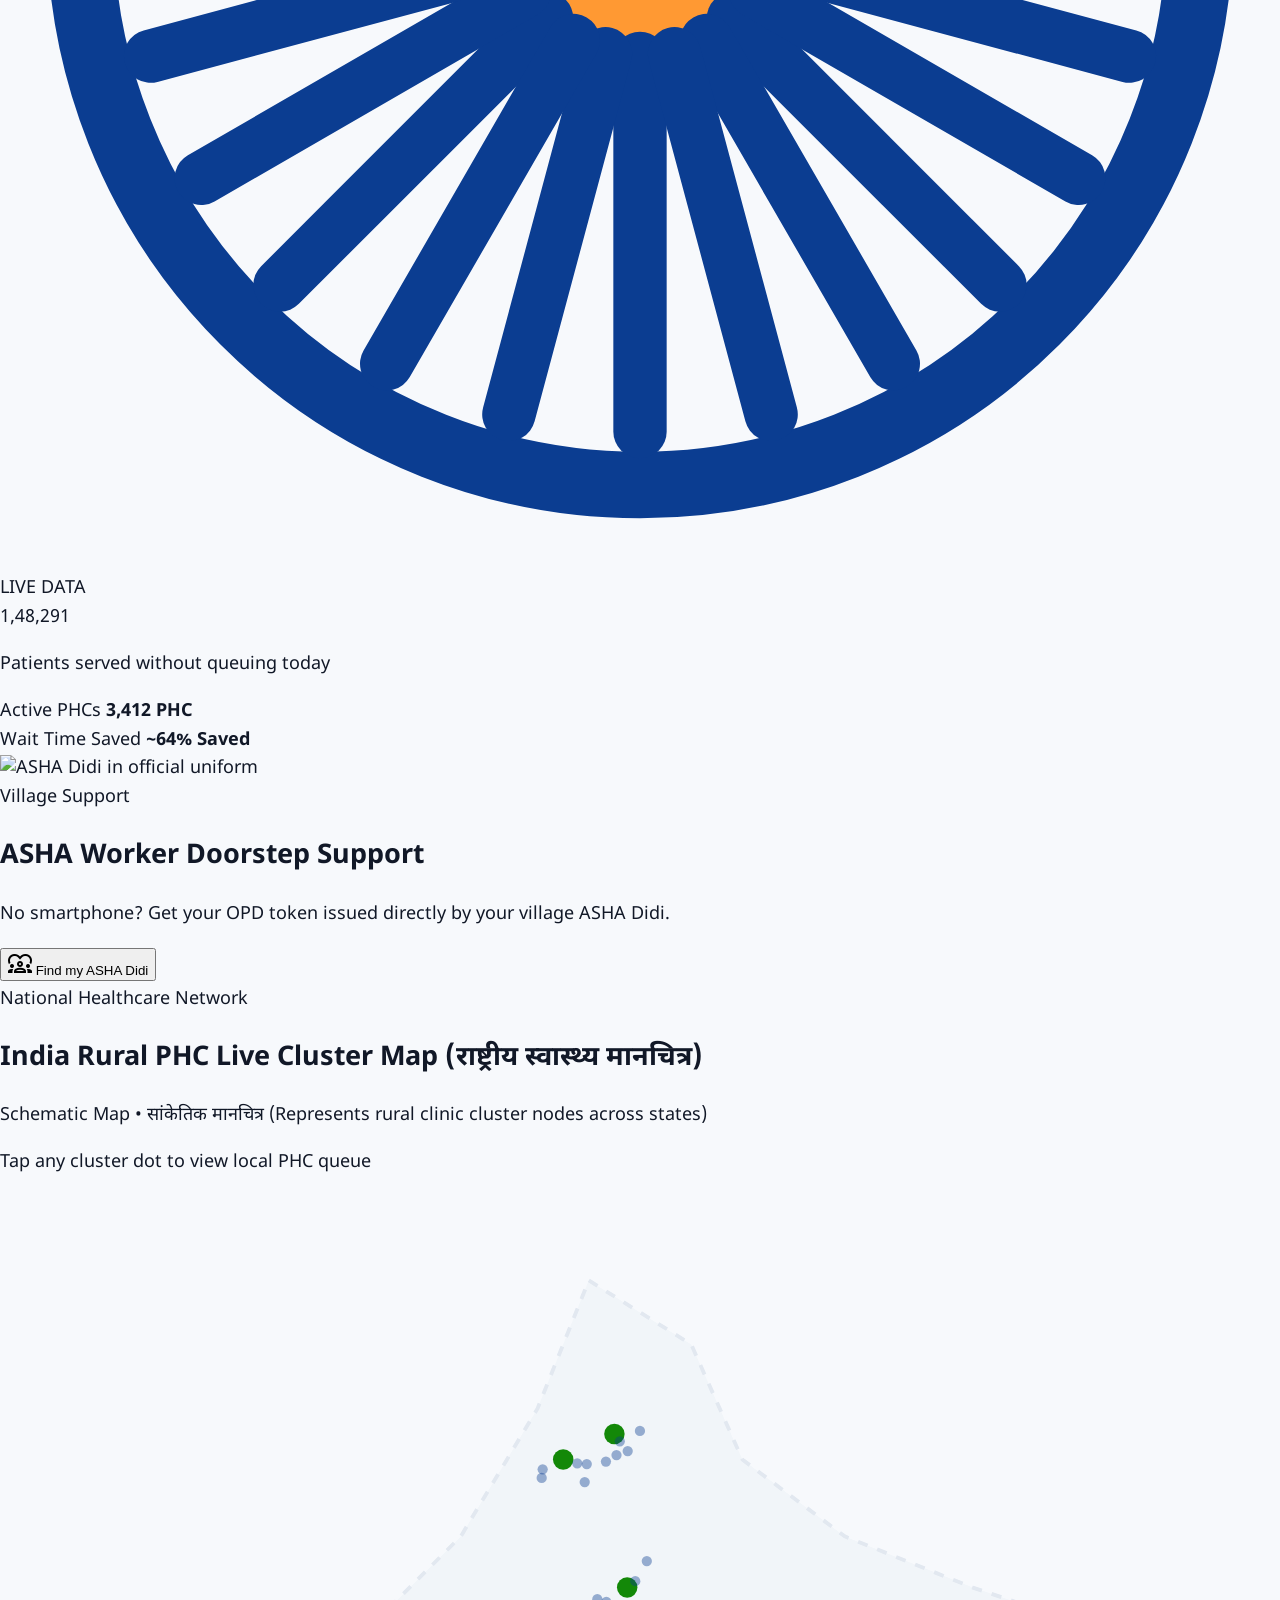
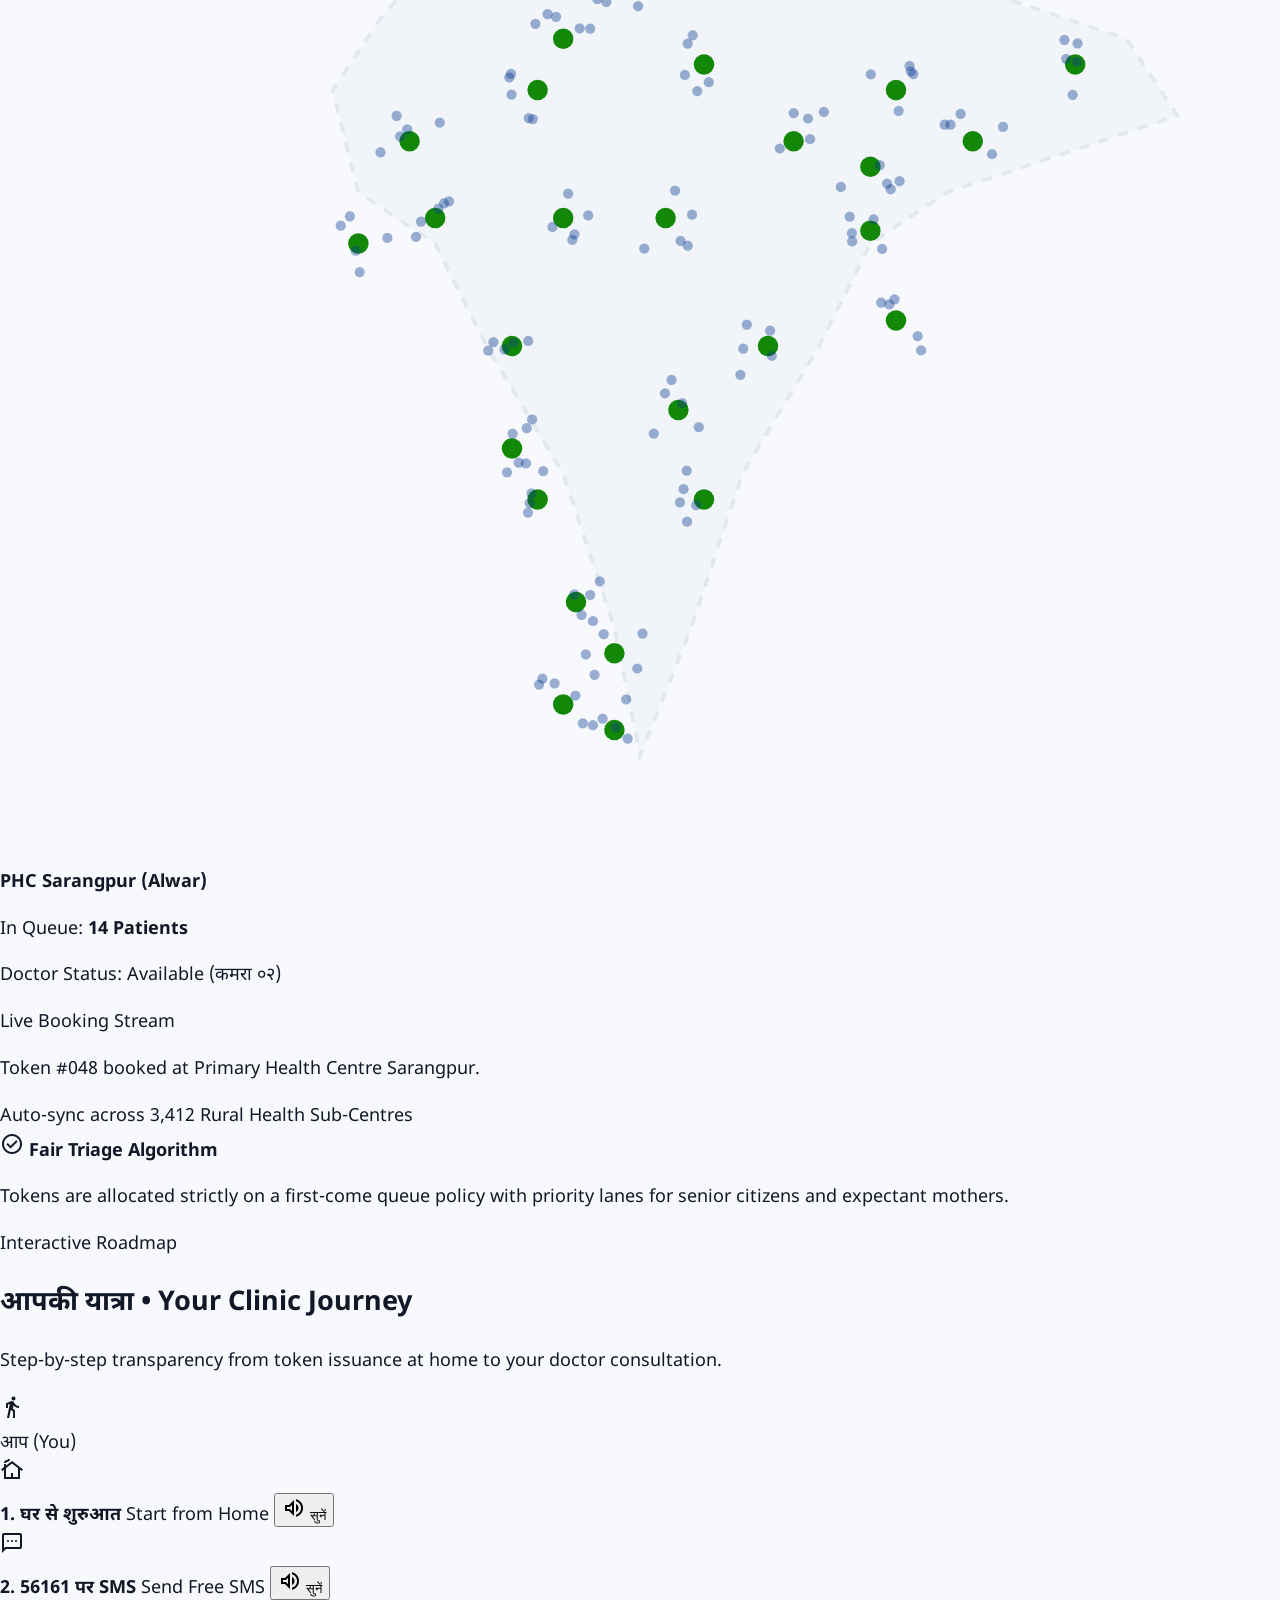
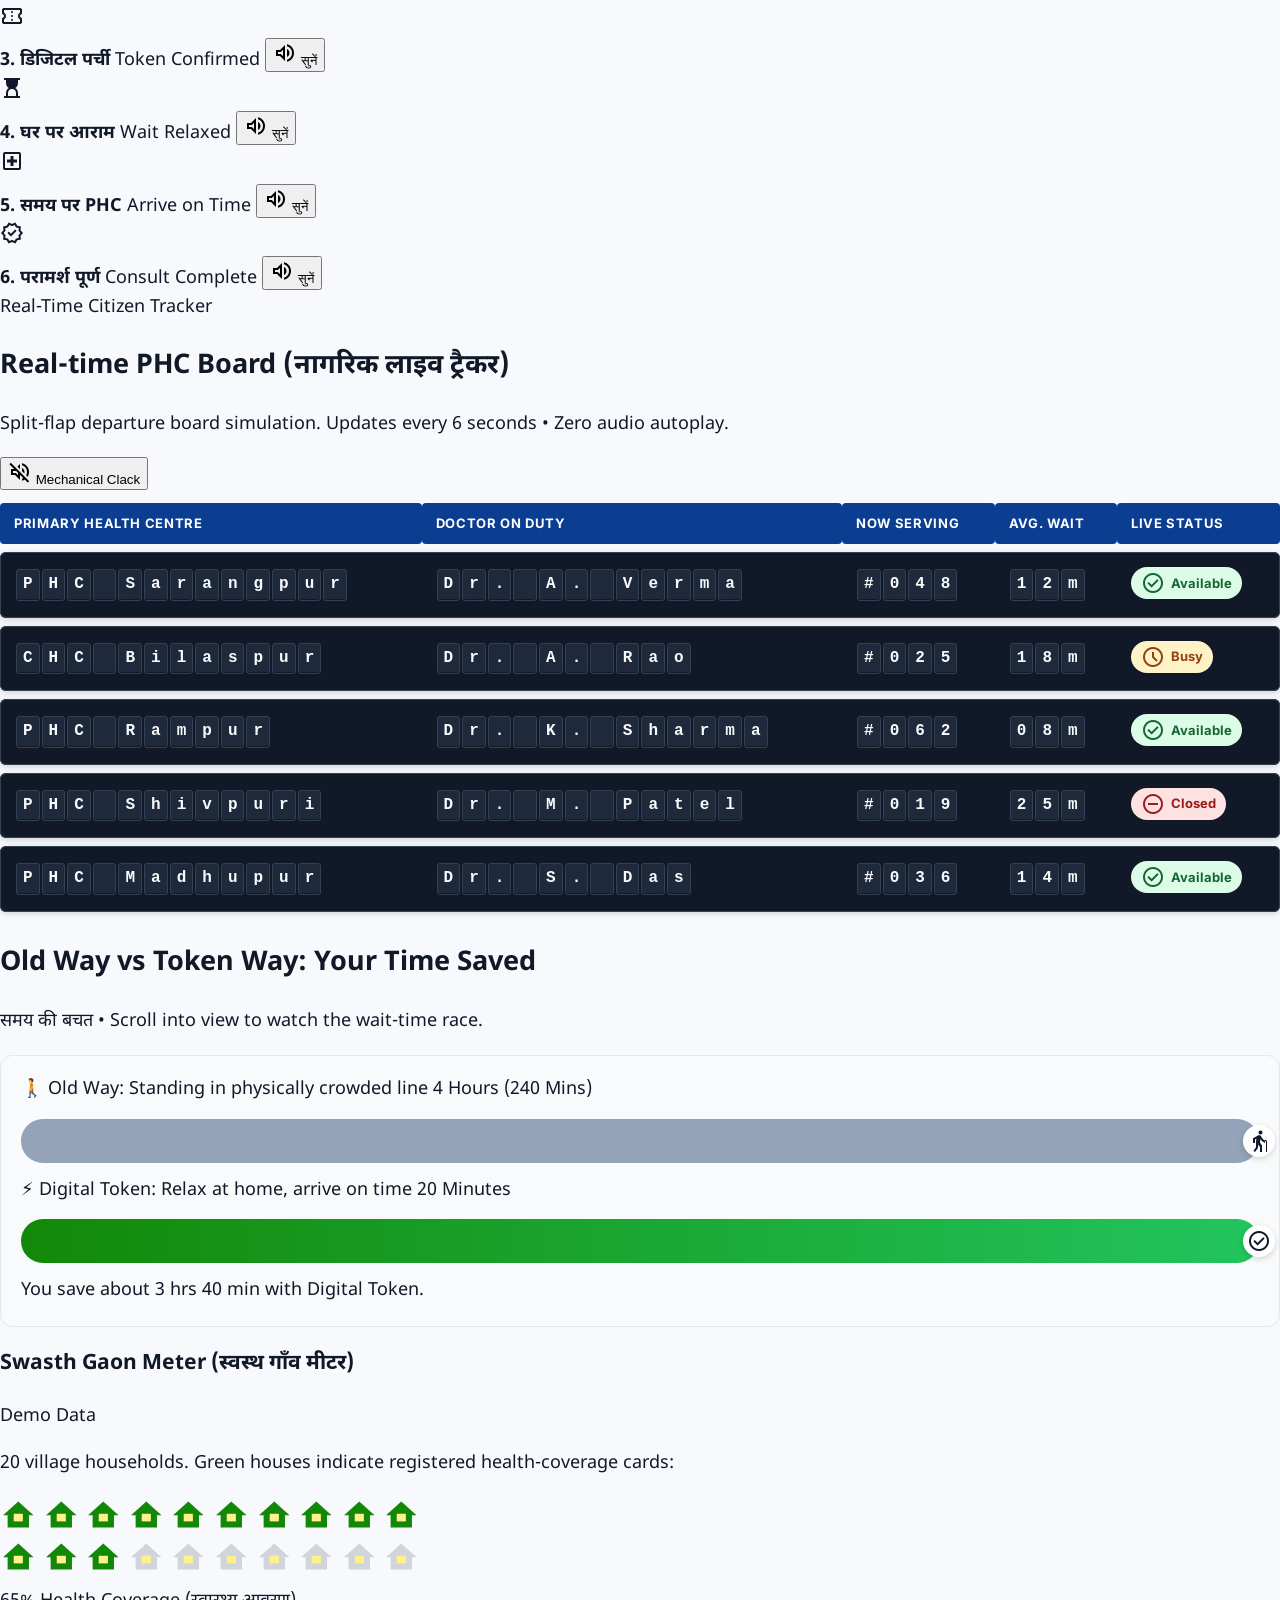
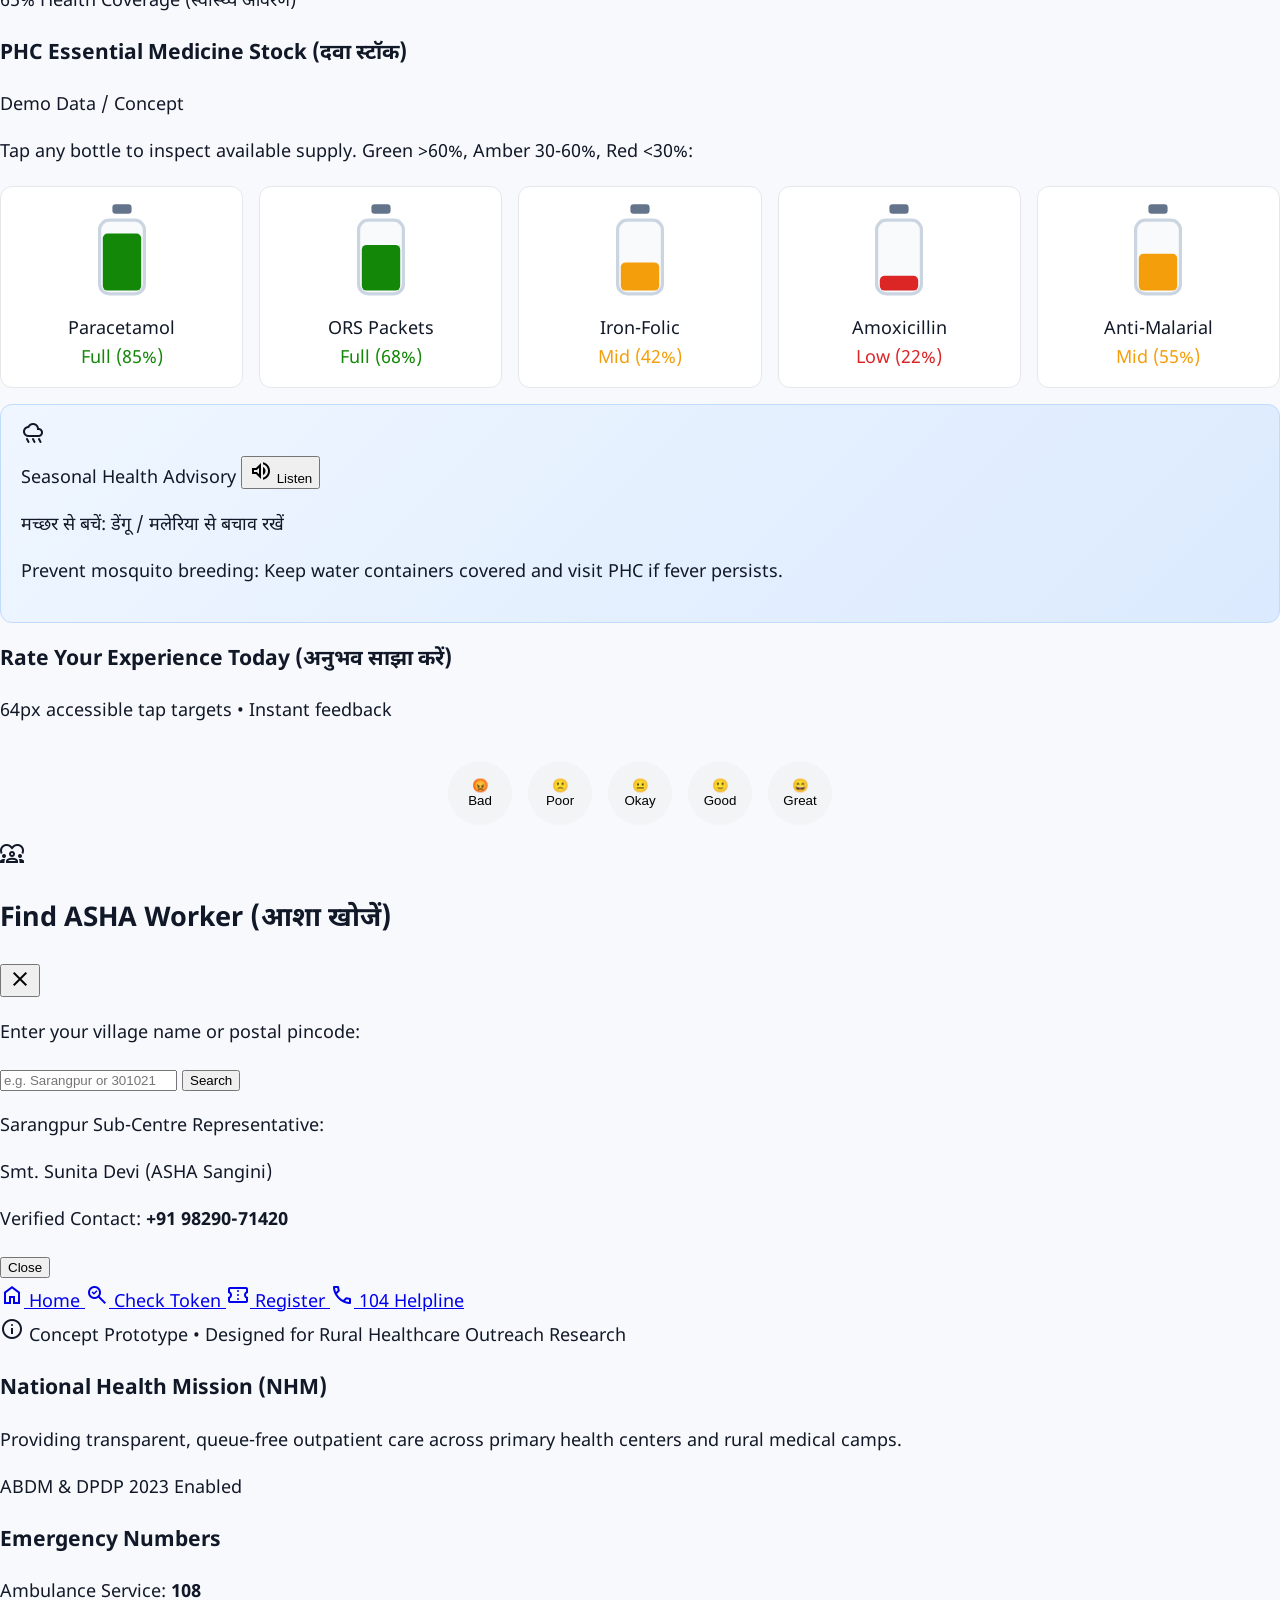
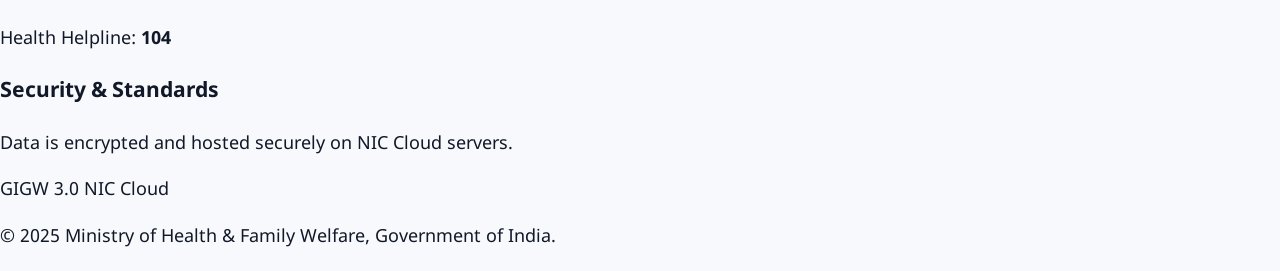
==== commit bbacd3d7: "fix: header emblem glitch, empty form defaults, reactive token generation motion, and standalone bui" ====
--- a/idea/index.html
+++ b/idea/index.html
@@ -337,15 +337,37 @@
     <div class="max-w-7xl mx-auto w-full px-3 sm:px-6 flex items-center justify-between gap-4">
       
       <!-- Brand & Emblem -->
-      <a href="index.html" class="flex items-center gap-2.5 sm:gap-3 group focus:outline-none">
-        <img src="https://lh3.googleusercontent.com/aida/[base64]" 
-             alt="National Health Mission Emblem" 
-             class="h-11 sm:h-12 w-auto object-contain">
-        <div class="flex flex-col">
-          <span class="text-xl sm:text-2xl font-extrabold text-[#0B3D91] tracking-tight group-hover:underline leading-tight" data-i18n="portal_title">
+      <a href="index.html" class="flex items-center gap-2.5 sm:gap-3 group focus:outline-none shrink-0">
+        <div class="h-11 w-11 sm:h-12 sm:w-12 shrink-0 flex items-center justify-center bg-white rounded-lg shadow-xs p-0.5 border border-gray-100" aria-label="National Emblem of India">
+          <svg viewBox="0 0 100 115" class="w-full h-full object-contain" fill="#0B3D91">
+            <path d="M50 8 C46 8 43 11 43 15 C41 15 39 17 39 20 C37 21 36 24 37 27 C36 29 37 32 39 34 C38 37 40 40 42 42 C44 44 47 46 50 46 C53 46 56 44 58 42 C60 40 62 37 61 34 C63 32 64 29 63 27 C64 24 63 21 61 20 C61 17 59 15 57 15 C57 11 54 8 50 8 Z" fill="#B45309"/>
+            <path d="M47 16 C47 14 53 14 53 16 C53 18 52 20 50 20 C48 20 47 18 47 16 Z" fill="#F59E0B"/>
+            <circle cx="47" cy="18" r="1" fill="#78350F"/><circle cx="53" cy="18" r="1" fill="#78350F"/><path d="M48 22 L52 22 L50 25 Z" fill="#78350F"/>
+            <path d="M46 27 C48 29 52 29 54 27" stroke="#78350F" stroke-width="1.2" fill="none" stroke-linecap="round"/>
+            <path d="M36 14 C33 14 30 16 30 19 C28 20 27 23 28 26 C26 28 27 31 29 33 C28 36 30 39 33 41 C36 42 39 43 42 42 C40 39 39 35 39 32 C37 30 37 27 38 24 C38 21 39 18 41 16 C39 14 38 14 36 14 Z" fill="#92400E"/>
+            <circle cx="33" cy="22" r="1" fill="#451A03"/>
+            <path d="M64 14 C67 14 70 16 70 19 C72 20 73 23 72 26 C74 28 73 31 71 33 C72 36 70 39 67 41 C64 42 61 43 58 42 C60 39 61 35 61 32 C63 30 63 27 62 24 C62 21 61 18 59 16 C61 14 62 14 64 14 Z" fill="#92400E"/>
+            <circle cx="67" cy="22" r="1" fill="#451A03"/>
+            <path d="M43 43 C42 47 43 53 44 58 L56 58 C57 53 58 47 57 43 C55 45 53 46 50 46 C47 46 45 45 43 43 Z" fill="#B45309"/>
+            <path d="M34 42 C33 46 34 52 36 58 L42 58 C41 53 40 47 41 43 C38 43 36 42 34 42 Z" fill="#92400E"/>
+            <path d="M66 42 C67 46 66 52 64 58 L58 58 C59 53 60 47 59 43 C62 43 64 42 66 42 Z" fill="#92400E"/>
+            <rect x="34" y="58" width="32" height="4" rx="2" fill="#78350F"/>
+            <rect x="18" y="63" width="64" height="15" rx="3" fill="#0B3D91"/>
+            <circle cx="50" cy="70.5" r="6" fill="#FFFFFF"/>
+            <circle cx="50" cy="70.5" r="5" fill="none" stroke="#0B3D91" stroke-width="0.8"/>
+            <circle cx="50" cy="70.5" r="1.2" fill="#0B3D91"/>
+            <path d="M25 72 C25 69 27 68 29 68 C31 68 33 70 33 72 C32 73 30 73 29 74 C28 75 26 75 25 74 Z" fill="#F59E0B"/>
+            <path d="M75 72 C75 69 73 68 71 68 C69 68 67 70 67 72 C68 73 70 73 71 74 C72 75 74 75 75 74 Z" fill="#F59E0B"/>
+            <path d="M22 79 C22 79 32 87 50 87 C68 87 78 79 78 79 C76 83 66 90 50 90 C34 90 24 83 22 79 Z" fill="#B45309"/>
+            <rect x="20" y="93" width="60" height="10" rx="2" fill="#0B3D91"/>
+            <text x="50" y="100.5" font-family="'Noto Sans Devanagari', 'Inter', system-ui, sans-serif" font-size="6.5" font-weight="900" fill="#FFFFFF" text-anchor="middle" letter-spacing="0.5">सत्यमेव जयते</text>
+          </svg>
+        </div>
+        <div class="flex flex-col min-w-0">
+          <span class="text-xl sm:text-2xl font-extrabold text-[#0B3D91] tracking-tight group-hover:underline leading-tight whitespace-nowrap" data-i18n="portal_title">
             Rashtriya Swasthya Queue
           </span>
-          <span class="text-xs sm:text-sm font-semibold text-gray-600 hidden sm:block leading-none mt-0.5">
+          <span class="text-xs sm:text-sm font-semibold text-gray-600 hidden sm:block leading-none mt-0.5 whitespace-nowrap">
             राष्ट्रीय स्वास्थ्य कतार • National Rural OPD System
           </span>
         </div>
--- a/idea/motion.css
+++ b/idea/motion.css
@@ -111,6 +111,20 @@
   to { opacity: 0; transform: translateY(-8px); }
 }
 
+/* Floating Celebration Particles (Pluses & Diyas) */
+.celebration-item {
+  position: absolute;
+  pointer-events: none;
+  animation: floatCelebration 1.6s cubic-bezier(0.16, 1, 0.3, 1) forwards;
+  z-index: 50;
+}
+@keyframes floatCelebration {
+  0% { opacity: 0; transform: translateY(0) scale(0.6) rotate(0deg); }
+  20% { opacity: 1; transform: translateY(-24px) scale(1.3) rotate(12deg); }
+  80% { opacity: 0.9; transform: translateY(-75px) scale(1.1) rotate(-12deg); }
+  100% { opacity: 0; transform: translateY(-115px) scale(0.8) rotate(20deg); }
+}
+
 /* ==========================================================================
    OFFICIAL OPD DIGITAL PASS MODAL & TOKEN ANIMATIONS
    ========================================================================== */
